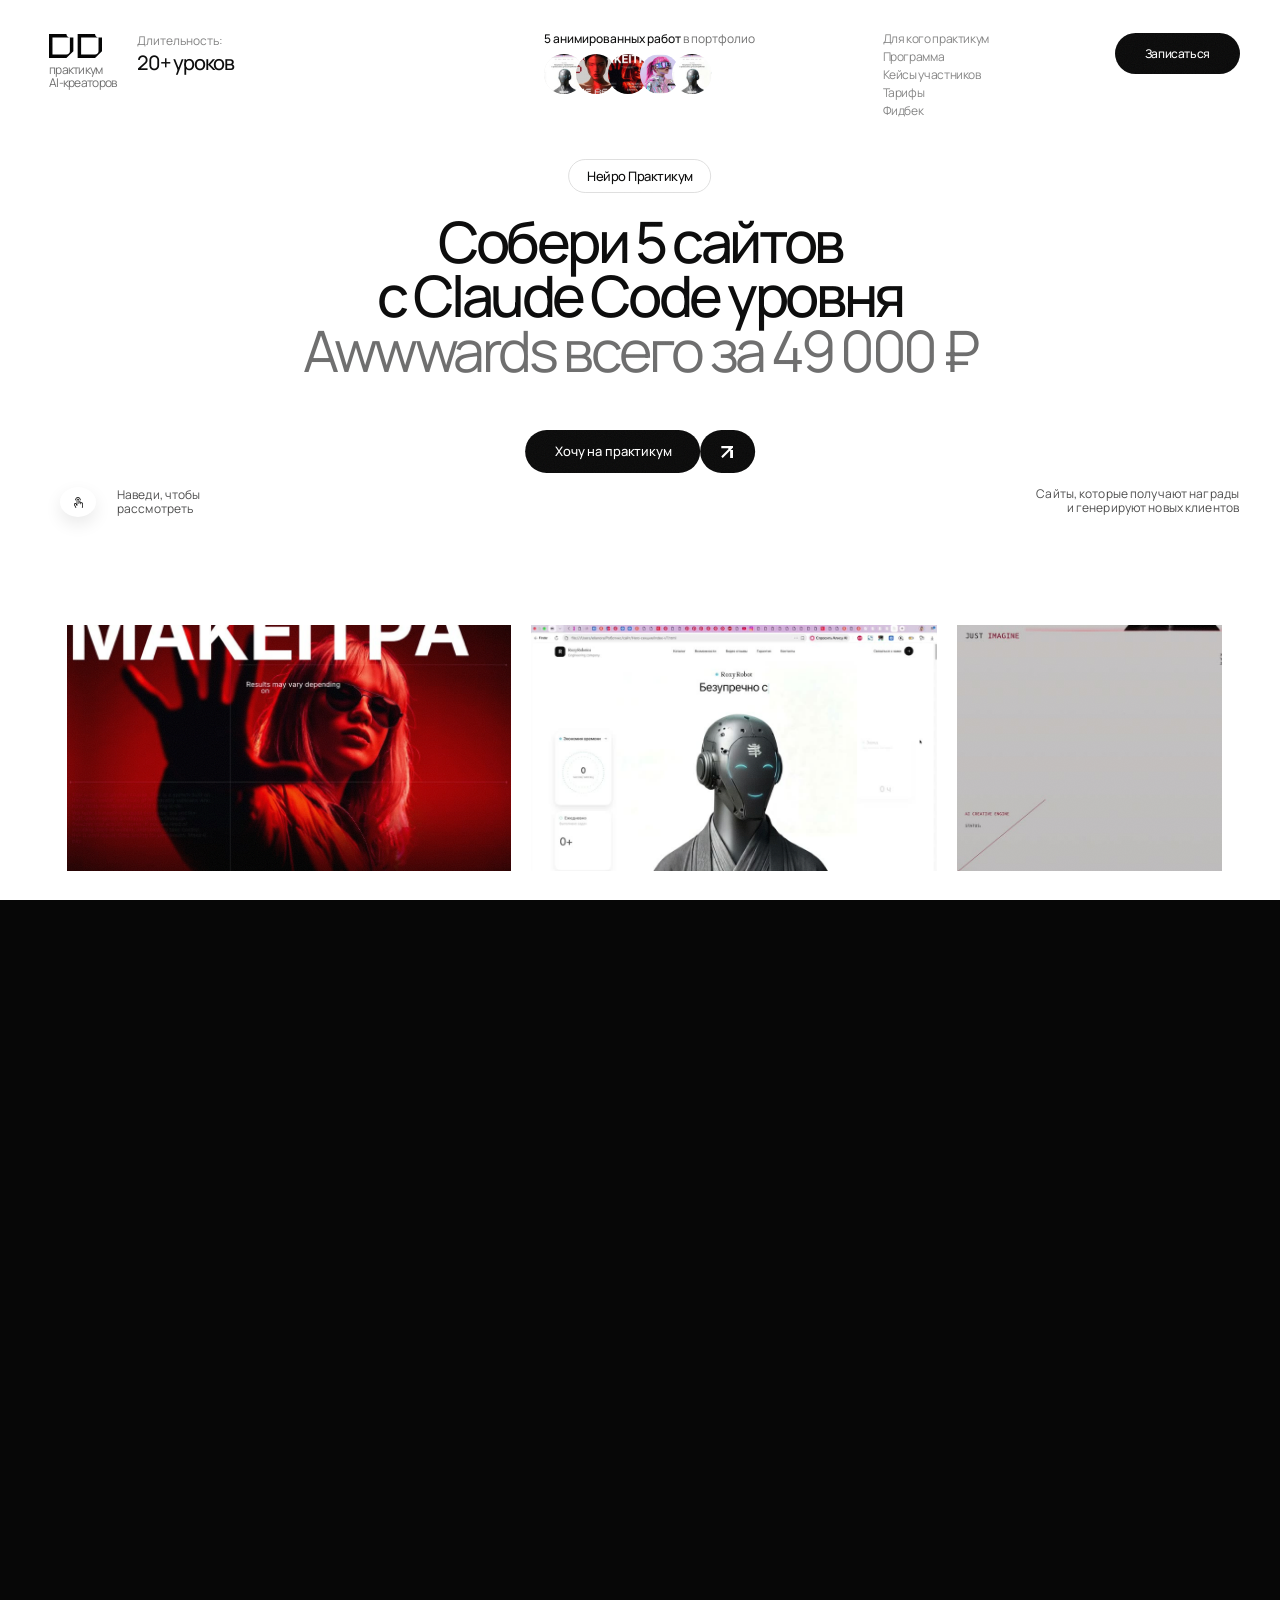
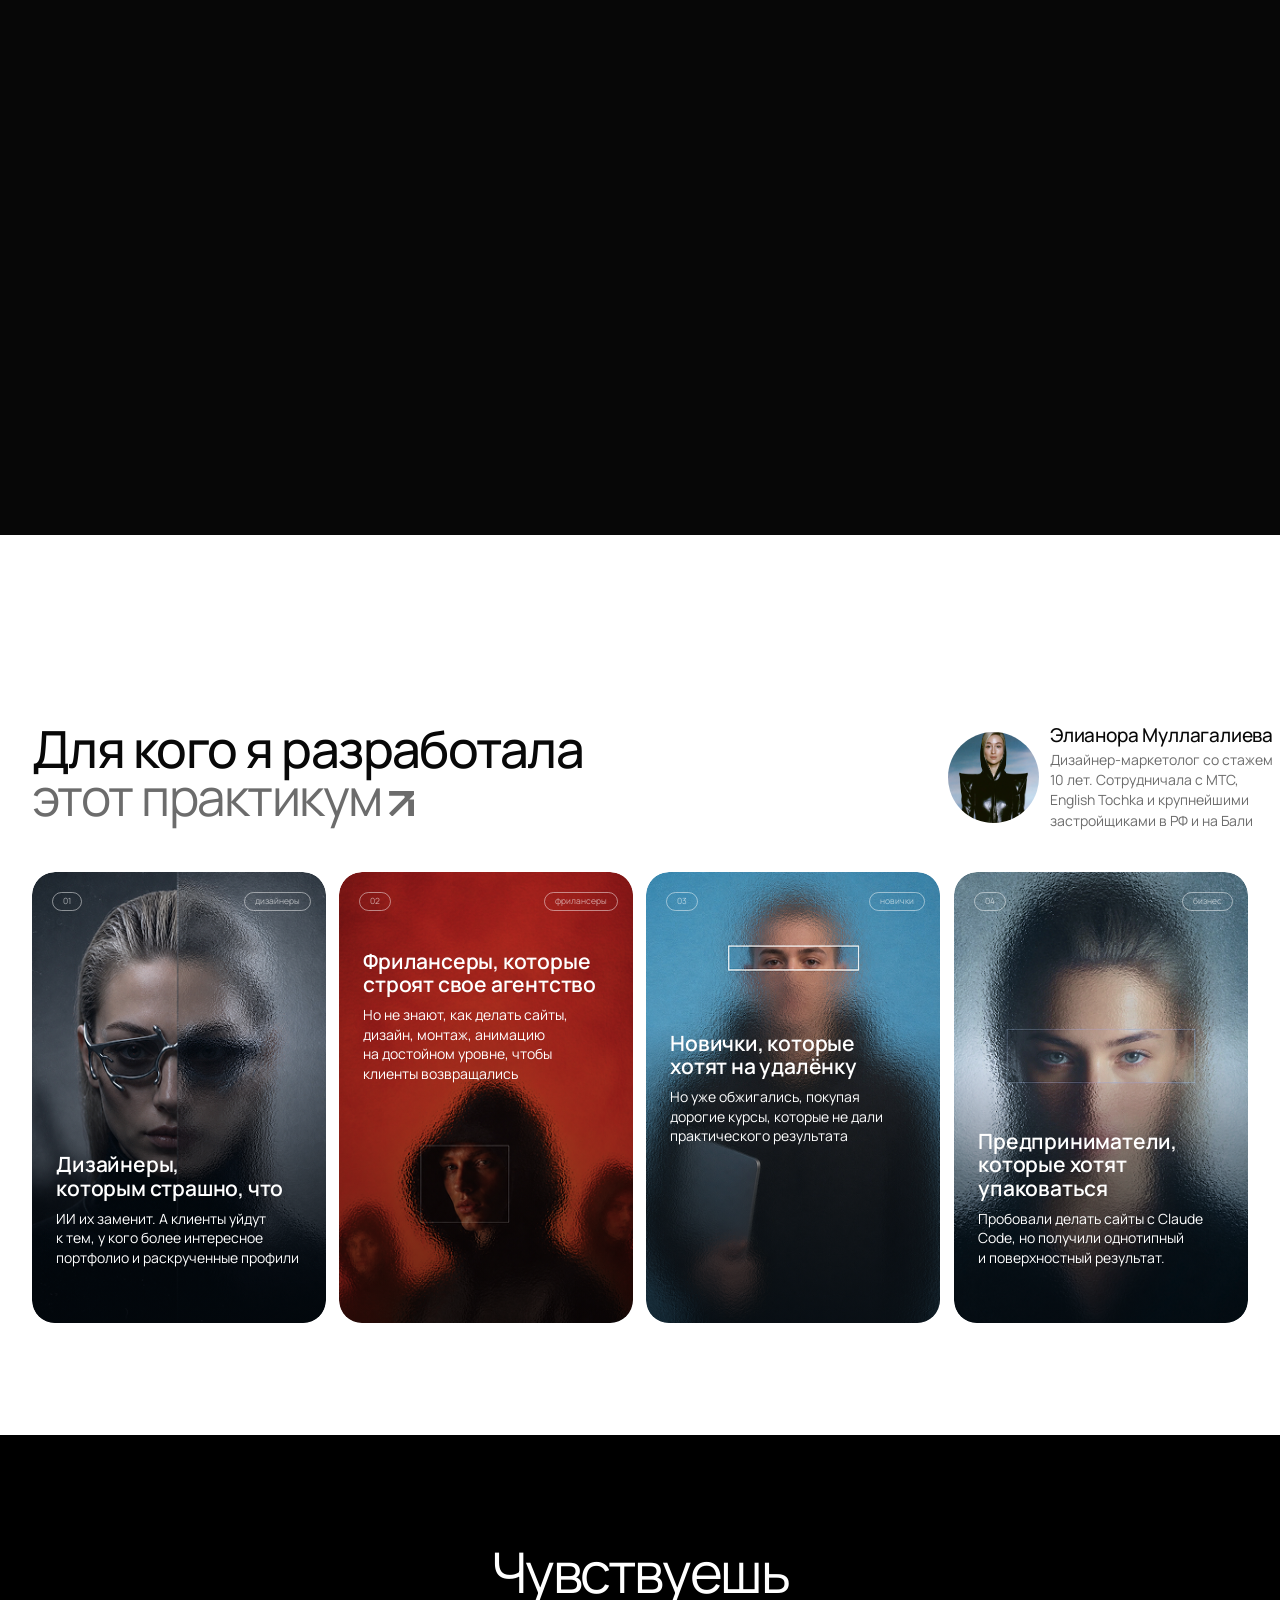
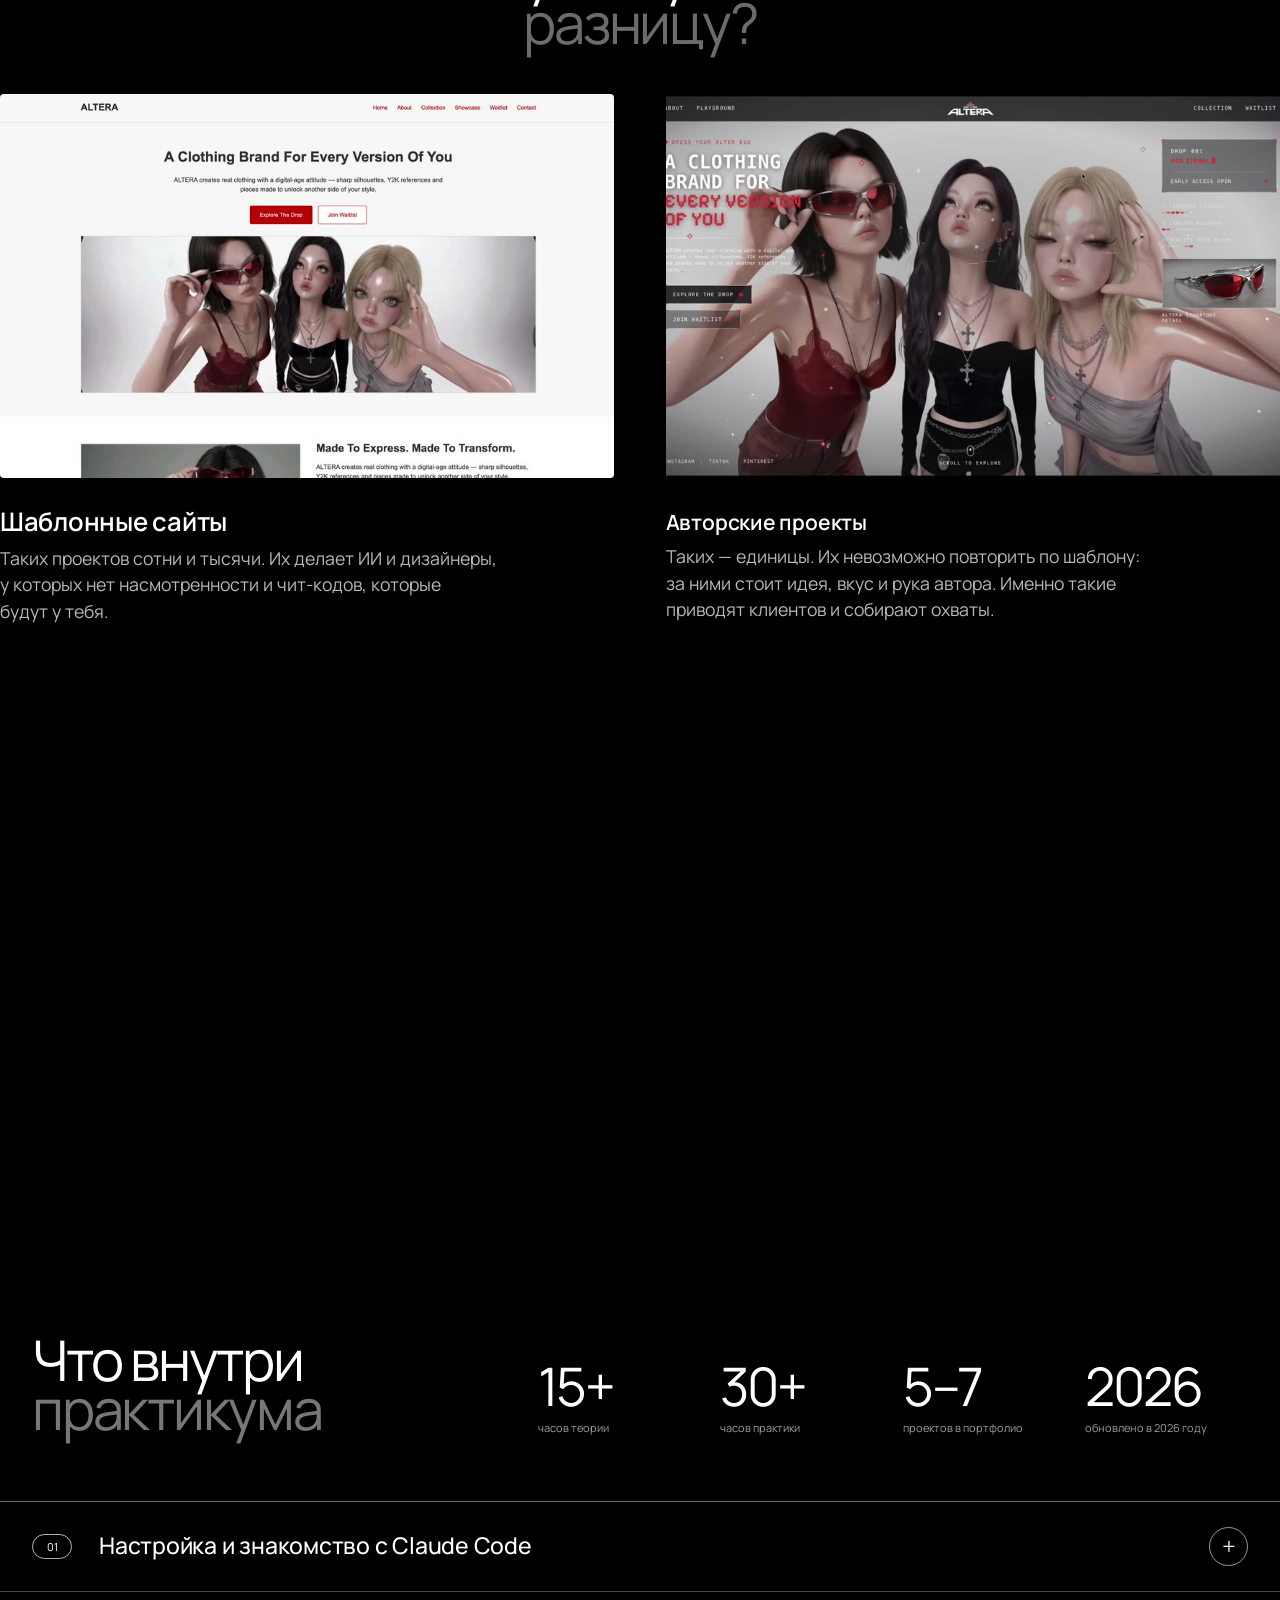
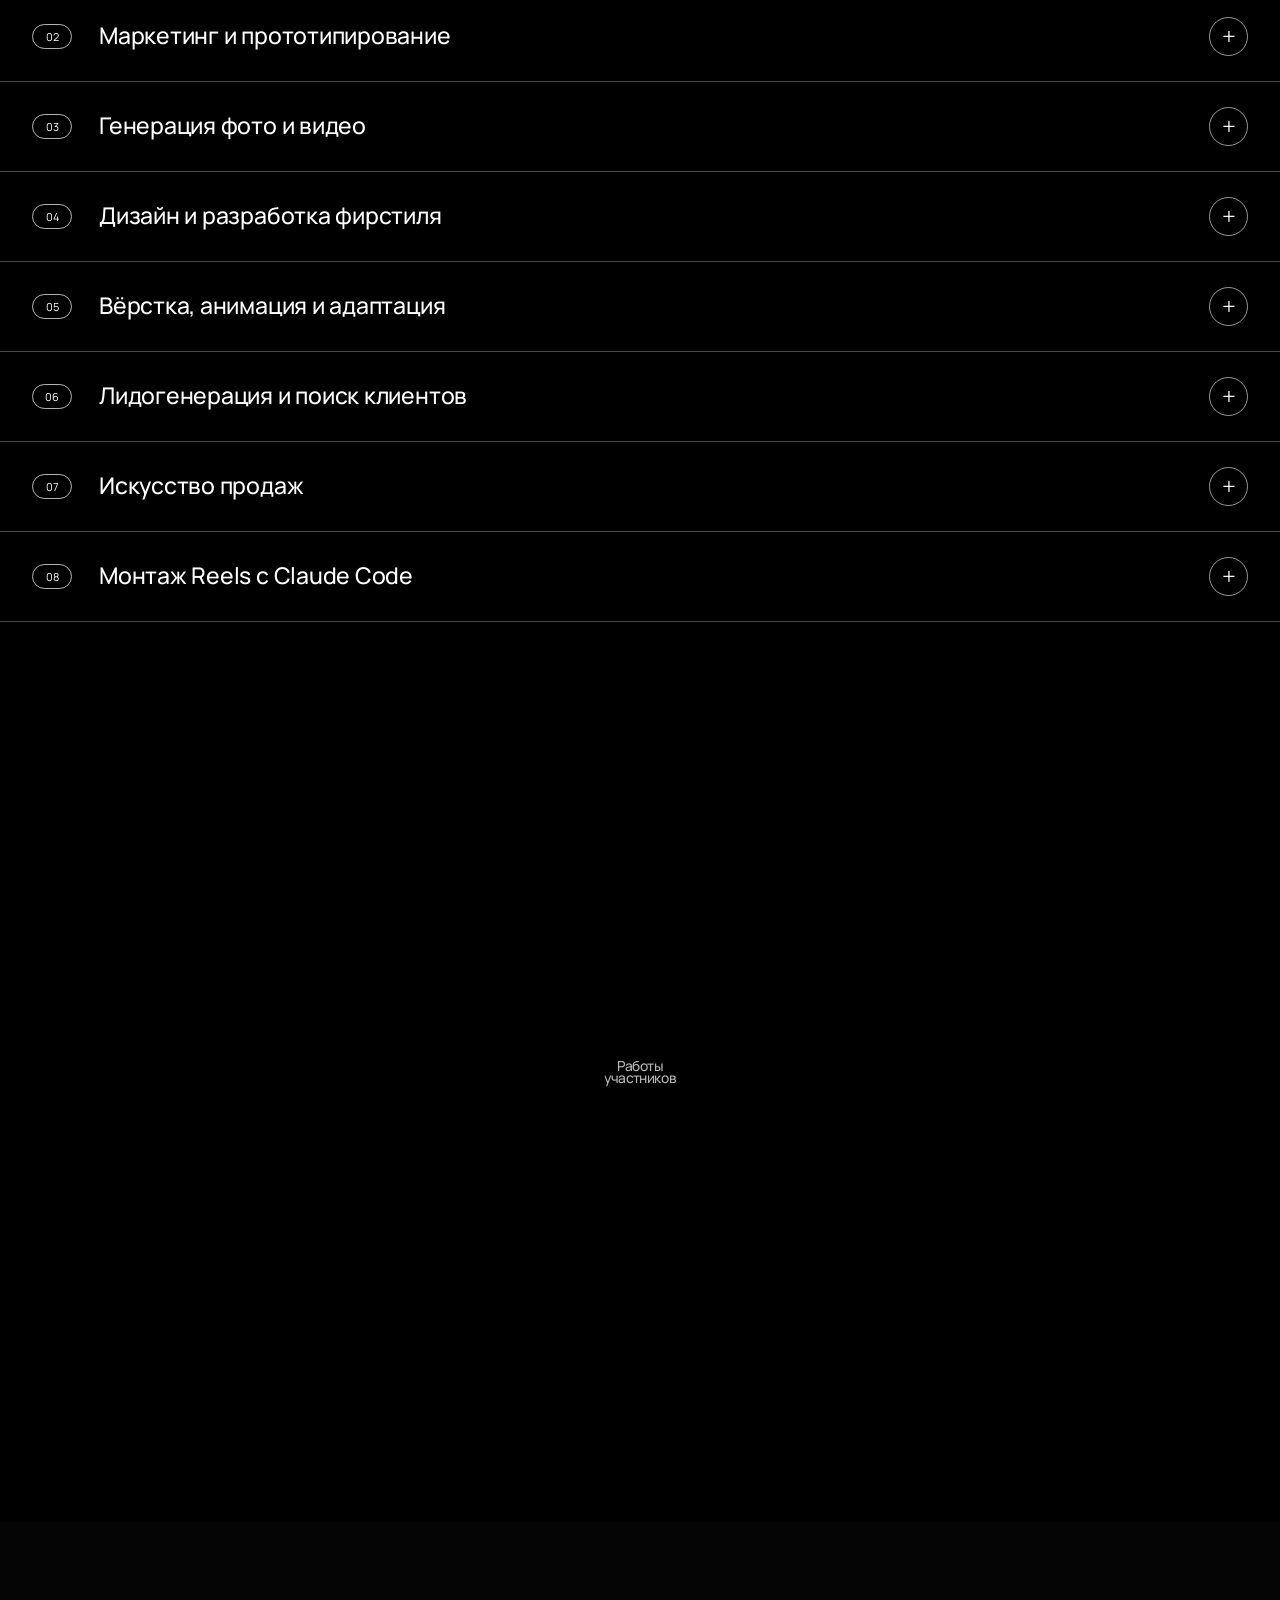
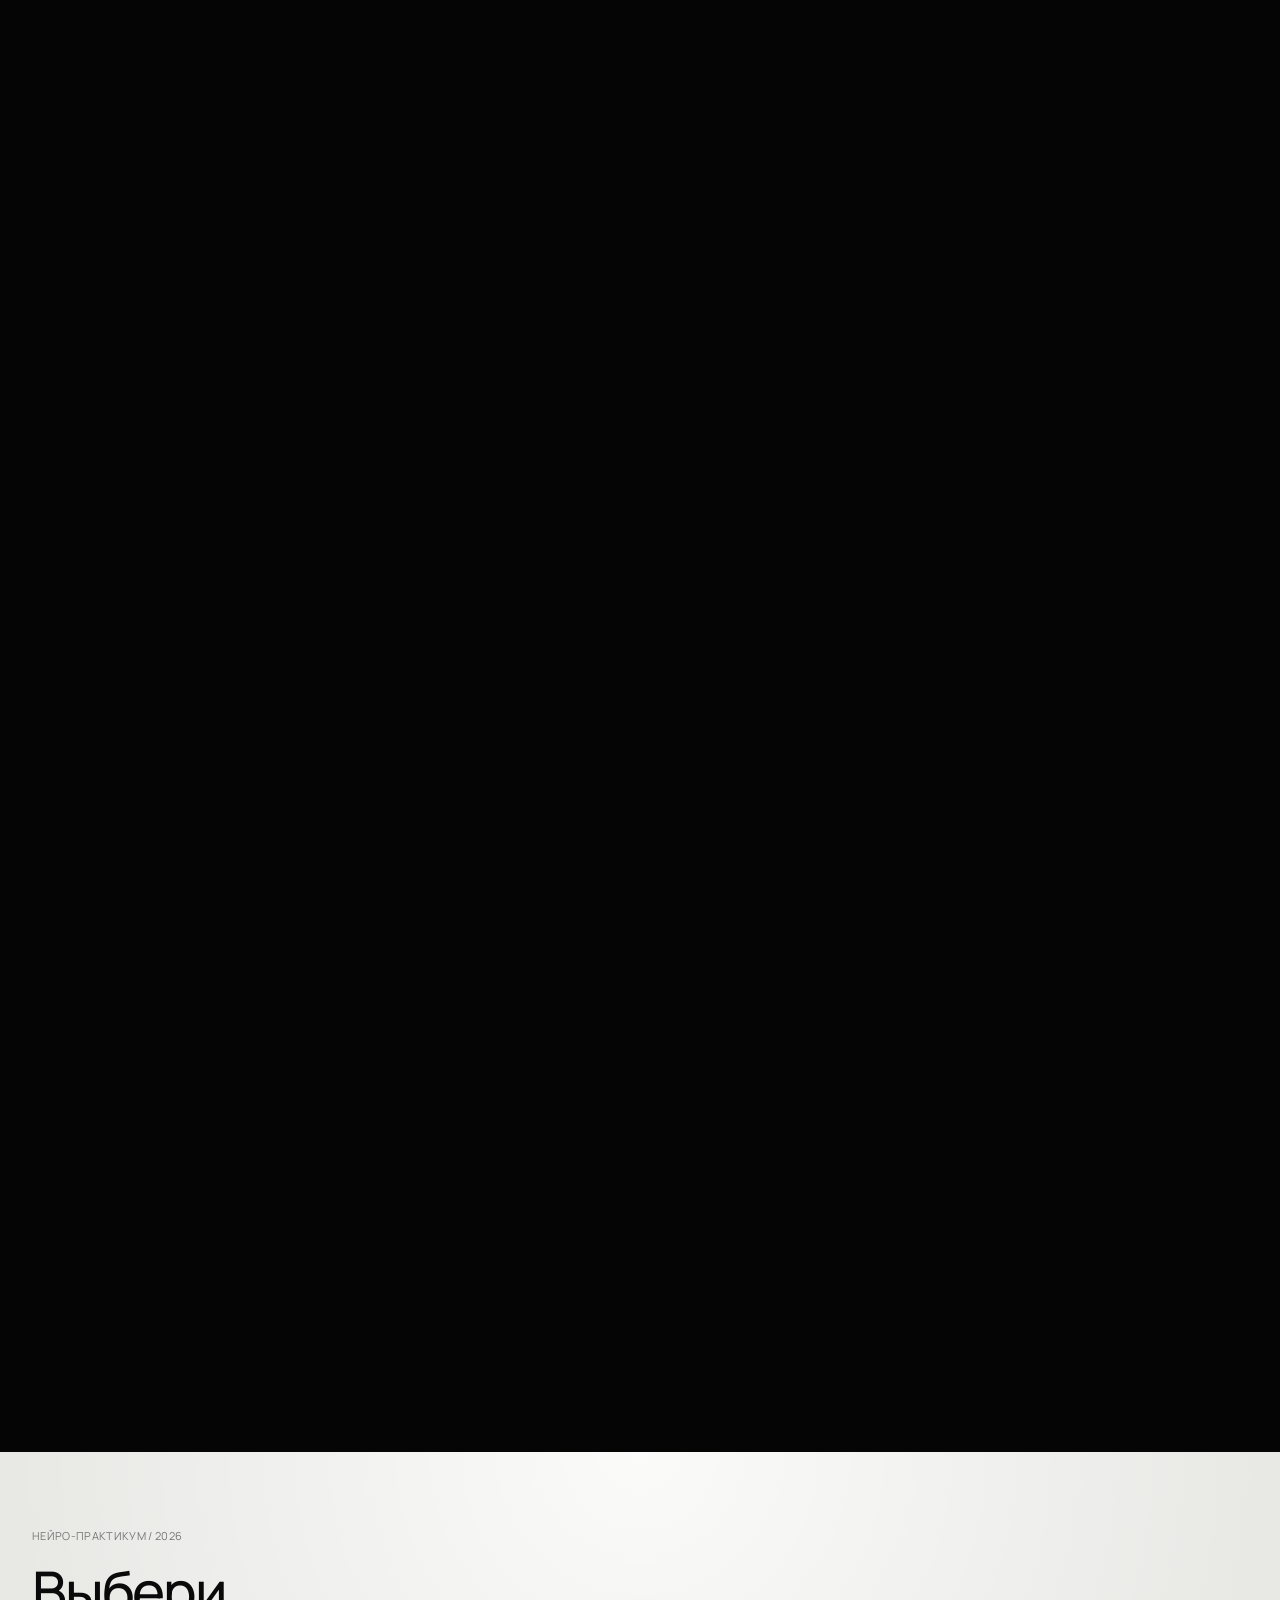
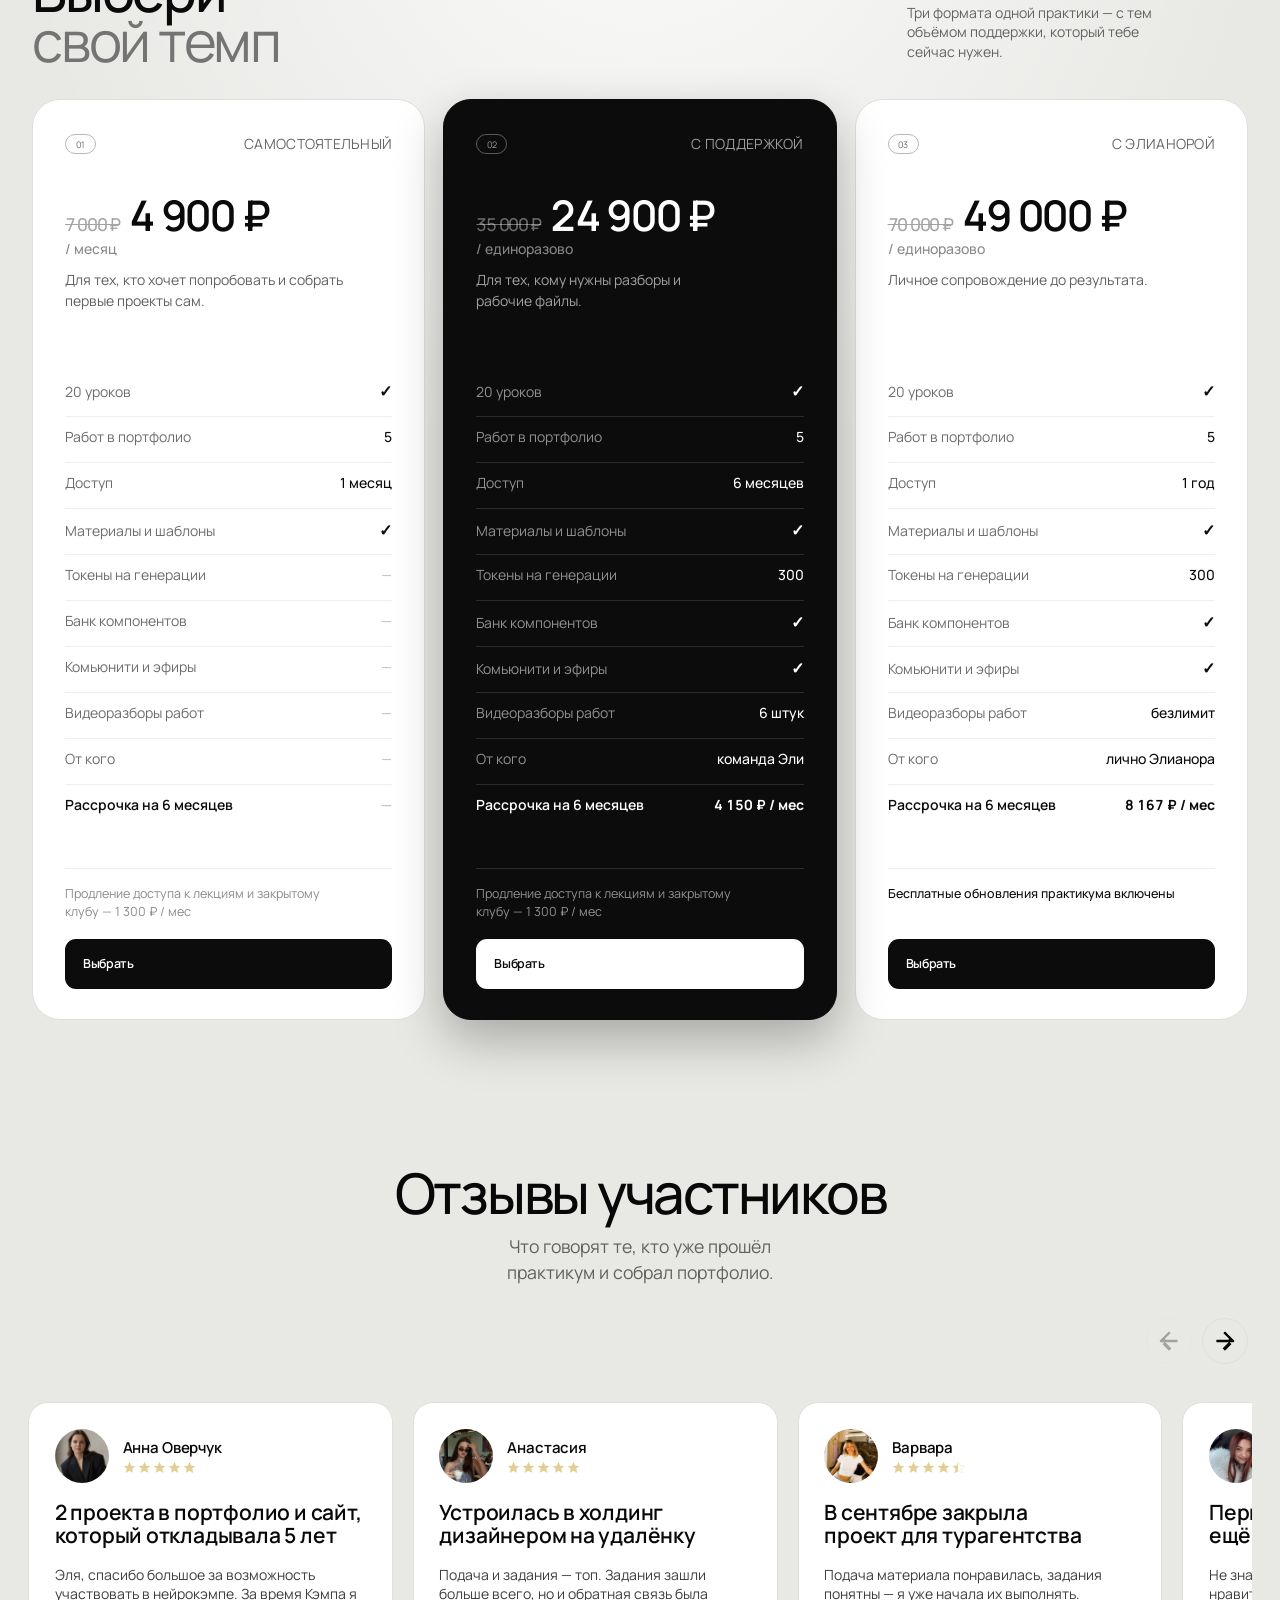
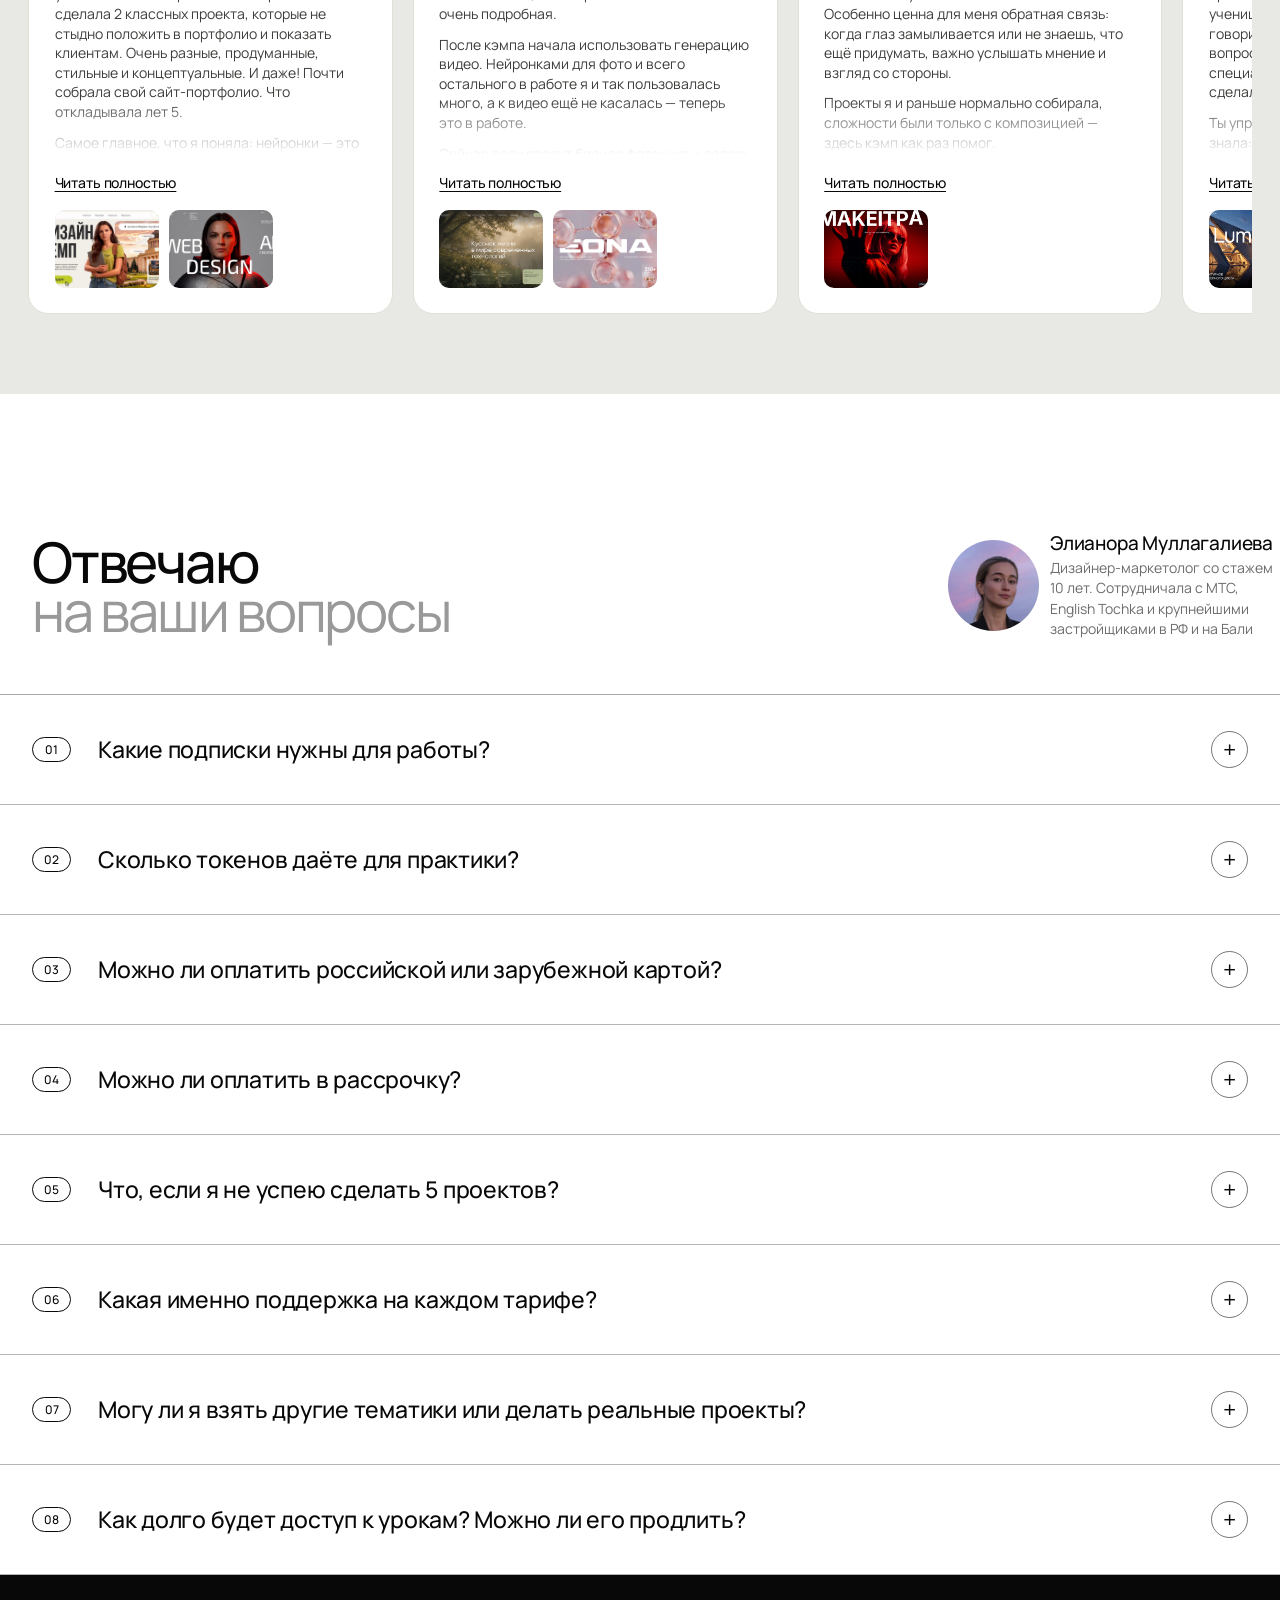
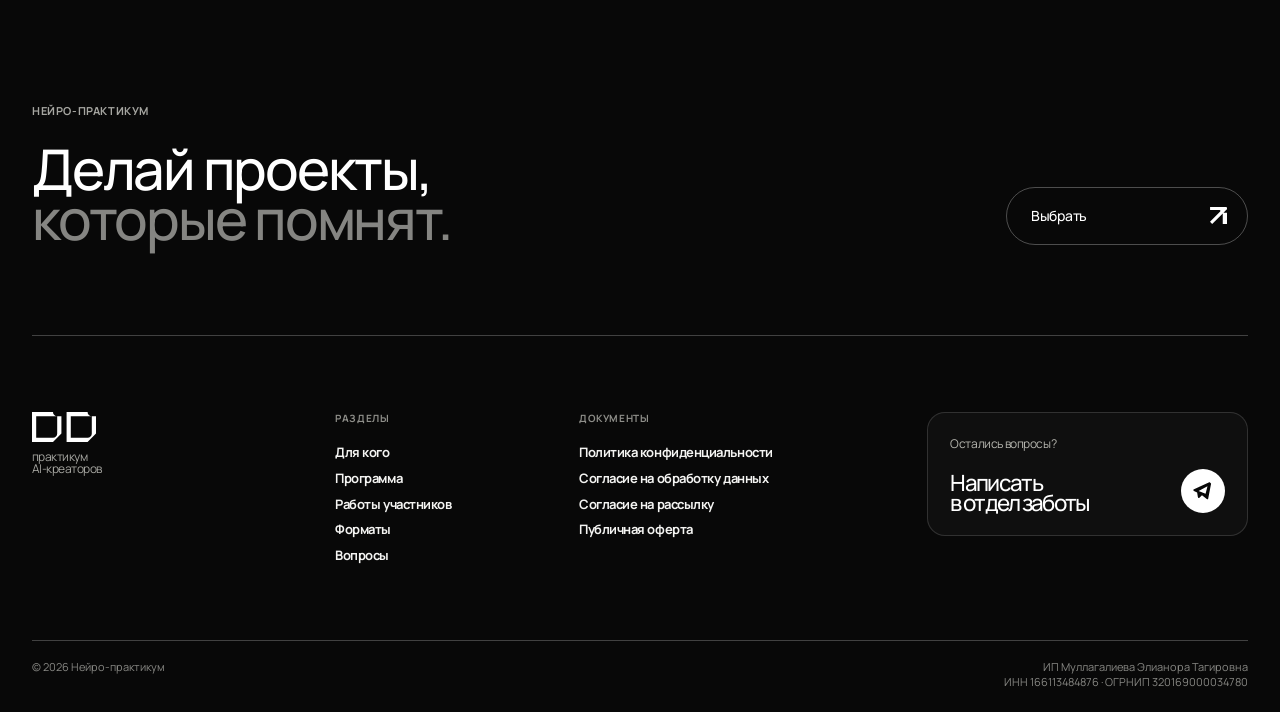
==== index.html @ 3f289370 "Тарифы: единый блок карточка-таблица + правки состава - Карточки и таблица объединены в одну констру" ====
<!doctype html>
<html lang="ru">
  <head>
    <meta charset="UTF-8" />
    <meta name="viewport" content="width=device-width, initial-scale=1.0" />
    <meta name="description" content="Нейро-практикум — маршрут от исследования ниши до готового сайта." />
    <title>Нейро-практикум — от исследования до сайта</title>
    <link rel="icon" href="data:," />
    <link rel="preconnect" href="https://fonts.googleapis.com" />
    <link rel="preconnect" href="https://fonts.gstatic.com" crossorigin />
    <!-- Шрифты грузятся НЕ блокируя отрисовку: раньше браузер ждал их
         1.2 с и всё это время держал пустой экран. Теперь текст появляется
         сразу системным шрифтом и мгновенно подменяется на Manrope. -->
    <link rel="preload" as="style" href="https://fonts.googleapis.com/css2?family=Anton&family=Manrope:wght@400;500;600;700;800&display=swap" />
    <link rel="stylesheet" href="https://fonts.googleapis.com/css2?family=Anton&family=Manrope:wght@400;500;600;700;800&display=swap" media="print" onload="this.media='all'" />
    <noscript><link rel="stylesheet" href="https://fonts.googleapis.com/css2?family=Anton&family=Manrope:wght@400;500;600;700;800&display=swap" /></noscript>
    <script>
      /* Страховка: если JS упал или anime.js не загрузился, маскировка
         первого экрана всё равно снимется и контент будет виден. */
      setTimeout(function () {
        var s = document.querySelector('.intro-stage');
        if (s) s.classList.add('is-ready');
      }, 1200);
    </script>
    <link rel="stylesheet" href="styles.css" />
    <link rel="stylesheet" href="cold.css" />
  </head>
  <body>
    <div class="cursor-dot" aria-hidden="true"></div>
    <header class="persistent-chrome" aria-label="Навигация по практикуму">
      <a class="persistent-brand" href="#top" aria-label="Дерзай в дизайн, наверх"><img src="assets/hero/dd-logo.svg" alt="" /><span>практикум<br />AI-креаторов</span></a>
      <p class="persistent-duration"><span>Длительность:</span><b>20+ уроков</b></p>
      <a class="persistent-cta" href="#programme">Записаться</a>
    </header>
    <main id="top">
      <div class="intro-shell">
        <div class="intro-stage">
        <header class="site-header container">
          <a class="brand" href="#top" aria-label="Дерзай в дизайн, наверх">
            <img src="assets/hero/dd-logo.svg" alt="Дерзай в дизайн" />
            <span>практикум<br />AI-креаторов</span>
          </a>
          <div class="header-duration"><span>Длительность:</span><strong>20+ уроков</strong></div>
          <nav id="primary-nav" aria-label="Главная навигация">
            <a href="#audience">Для кого практикум</a>
            <a href="#programme">Программа</a>
            <a href="#student-works">Кейсы участников</a>
            <a href="#pricing">Тарифы</a>
            <a href="#reviews">Фидбек</a>
          </nav>
          <div class="header-side">
            <a class="header-cta" href="#motion">Записаться <svg class="icon icon-arrow" viewBox="0 0 24 24" aria-hidden="true"><path d="M6.5 17.5 17.5 6.5M9 6.5h8.5V15" /></svg></a>
            <button class="menu-toggle" type="button" aria-label="Открыть навигацию" aria-expanded="false" aria-controls="primary-nav"><svg class="icon icon-menu" viewBox="0 0 24 24" aria-hidden="true"><path class="menu-line menu-line-one" d="M5 9h14" /><path class="menu-line menu-line-two" d="M5 15h14" /></svg></button>
          </div>
        </header>

        <aside class="mobile-hero-proof" aria-label="Результаты участников">
          <p class="mobile-duration"><span>Длительность:</span><strong>20+ уроков</strong></p>
          <div class="mobile-works-proof">
            <div class="mobile-proof-avatars" aria-hidden="true">
              <img src="assets/hero/av/figma-work-01-overlay.jpg" alt="" />
              <img src="assets/hero/av/figma-work-03.jpg" alt="" />
              <img src="assets/hero/av/figma-work-02.jpg" alt="" />
            </div>
            <p><strong>5 анимированных работ</strong><span>в портфолио</span></p>
          </div>
        </aside>

        <section class="hero container" aria-labelledby="hero-title">
          <div class="hero-copy reveal">
            <p class="hero-kicker">Нейро Практикум</p>
            <h1 id="hero-title">Собери 5 сайтов<br />с Claude Code уровня<br /><span>Awwwards всего <b><br class="mobile-only" />за 49 000 ₽</b></span></h1>
            <a class="hero-cta action-pair" href="#pricing"><span class="hero-cta-label action-pair__label">Хочу на практикум</span><span class="hero-cta-icon action-pair__icon" aria-hidden="true"><img class="action-pair__icon-image" src="assets/icons/arrow.svg" alt="" /></span></a>
          </div>

          <aside class="hero-proof" aria-label="Результаты участников">
            <p><strong>5 анимированных работ</strong><span>в портфолио</span></p>
            <div class="proof-avatars" aria-hidden="true">
              <img src="assets/hero/av/figma-work-01-overlay.jpg" alt="" />
              <img src="assets/hero/av/figma-work-03.jpg" alt="" />
              <img src="assets/hero/av/figma-work-02.jpg" alt="" />
              <img src="assets/hero/av/figma-work-01.jpg" alt="" />
              <img src="assets/hero/av/figma-work-01-overlay.jpg" alt="" />
            </div>
          </aside>

          <div class="hero-hint caption" aria-hidden="true"><span class="hero-hint-icon"><img src="assets/icons/finger.svg" alt="" /></span><span class="hero-hint-copy"><b>Наведи, чтобы</b><br />рассмотреть</span></div>
          <p class="hero-gallery-note caption">Сайты, которые получают награды<br />и генерируют новых клиентов</p>
        </section>

        <section class="showcase-marquee" aria-label="Примеры сайтов, созданных в рамках практикума">
          <div class="marquee-rail">
            <div class="marquee-group"><figure class="work-card work-card-robot"><video class="work-video" autoplay muted loop playsinline preload="metadata" poster="assets/video/varya.jpg" aria-label="Кейс участницы Вари"><source src="assets/video/varya@sm.mp4" media="(max-width:640px)" type="video/mp4" /><source src="assets/video/varya@2x.mp4" media="(min-width:1200px)" type="video/mp4" /><source src="assets/video/varya.mp4" type="video/mp4" /></video></figure><figure class="work-card work-card-makeitpay"><video class="work-video" autoplay muted loop playsinline preload="metadata" poster="assets/video/works.jpg" aria-label="Работы участников"><source src="assets/video/works@sm.mp4" media="(max-width:640px)" type="video/mp4" /><source src="assets/video/works@2x.mp4" media="(min-width:1200px)" type="video/mp4" /><source src="assets/video/works.mp4" type="video/mp4" /></video></figure><figure class="work-card work-card-oasis"><video class="work-video" autoplay muted loop playsinline preload="metadata" poster="assets/video/cleanshot-a.jpg" aria-label="Проект участника"><source src="assets/video/cleanshot-a@sm.mp4" media="(max-width:640px)" type="video/mp4" /><source src="assets/video/cleanshot-a@2x.mp4" media="(min-width:1200px)" type="video/mp4" /><source src="assets/video/cleanshot-a.mp4" type="video/mp4" /></video></figure></div>
            <div class="marquee-group" aria-hidden="true"><figure class="work-card work-card-robot" aria-hidden="true"><video class="work-video" autoplay muted loop playsinline preload="metadata" poster="assets/video/varya.jpg" aria-label=""><source src="assets/video/varya@sm.mp4" media="(max-width:640px)" type="video/mp4" /><source src="assets/video/varya@2x.mp4" media="(min-width:1200px)" type="video/mp4" /><source src="assets/video/varya.mp4" type="video/mp4" /></video></figure><figure class="work-card work-card-makeitpay" aria-hidden="true"><video class="work-video" autoplay muted loop playsinline preload="metadata" poster="assets/video/works.jpg" aria-label=""><source src="assets/video/works@sm.mp4" media="(max-width:640px)" type="video/mp4" /><source src="assets/video/works@2x.mp4" media="(min-width:1200px)" type="video/mp4" /><source src="assets/video/works.mp4" type="video/mp4" /></video></figure><figure class="work-card work-card-oasis" aria-hidden="true"><video class="work-video" autoplay muted loop playsinline preload="metadata" poster="assets/video/cleanshot-a.jpg" aria-label=""><source src="assets/video/cleanshot-a@sm.mp4" media="(max-width:640px)" type="video/mp4" /><source src="assets/video/cleanshot-a@2x.mp4" media="(min-width:1200px)" type="video/mp4" /><source src="assets/video/cleanshot-a.mp4" type="video/mp4" /></video></figure></div>
          </div>
        </section>
        <div class="mobile-project-meta" aria-hidden="true">
          <p><span class="mobile-project-icon"><img src="assets/icons/finger.svg" alt="" /></span><span>Проекты<br />участников</span></p>
          <p>70% участников<br />новички</p>
        </div>
        </div>
      </div>

      <section class="motion-sequence" id="motion" data-chrome="none" aria-labelledby="motion-title">
        <div class="motion-stage">
          <div class="motion-curtain" aria-hidden="true"></div>
          <div class="motion-chrome" aria-hidden="true">
            <div class="motion-brand"><img src="assets/hero/dd-logo.svg" alt="" /><span>практикум<br />AI-креаторов</span></div>
            <div class="motion-duration"><span>Длительность:</span><b>20+ уроков</b></div>
            <a href="#top"><span>Записаться</span><svg class="icon icon-arrow" viewBox="0 0 24 24" aria-hidden="true"><path d="M6.5 17.5 17.5 6.5M9 6.5h8.5V15" /></svg></a>
          </div>

          <h2 class="visually-hidden" id="motion-title">Нейропрактикум</h2>
          <svg class="motion-tunnel" viewBox="0 0 1400 814" preserveAspectRatio="xMidYMid meet" aria-hidden="true">
            <text class="motion-tunnel-text" x="700" y="442" text-anchor="middle">НейроПрактикум</text>
          </svg>

          <div class="motion-posters" aria-hidden="true">
            <figure class="motion-poster motion-poster-blue"><img src="assets/motion/poster-strategy.jpg" alt="" /></figure>
            <figure class="motion-poster motion-poster-red"><img src="assets/motion/poster-design.jpg" alt="" /></figure>
          </div>

          <div class="motion-words" aria-label="Ключевые навыки практикума">
            <span data-skill="strategy">Стратегия</span>
            <span data-skill="research">Исследование</span>
            <span data-skill="marketing">Маркетинг</span>
            <span data-skill="design">Дизайн</span>
            <span data-skill="content">Контент</span>
            <span data-skill="layout">Вёрстка</span>
            <span data-skill="animation">Анимация</span>
            <span data-skill="editing">Монтаж</span>
          </div>

          <div class="motion-destinations" aria-hidden="true">
            <span data-skill="research">Исследование</span>
            <span data-skill="strategy">Стратегия</span>
            <span data-skill="marketing">Маркетинг</span>
            <span data-skill="design">Дизайн</span>
            <span data-skill="content">Контент</span>
            <span data-skill="layout">Вёрстка</span>
            <span data-skill="animation">Анимация</span>
            <span data-skill="editing">Монтаж</span>
          </div>
          <div class="motion-flash" aria-hidden="true"><span></span></div>
          <p class="motion-result" aria-label="Твои навыки после практикума">
            <span><i>Твои навыки</i></span>
            <span><i>после практикума</i></span>
          </p>
          <div class="motion-system-targets" aria-hidden="true">
            <span data-skill="research">Исследование</span>
            <span data-skill="strategy">Стратегия</span>
            <span data-skill="marketing">Маркетинг</span>
            <span data-skill="design">Дизайн</span>
            <span data-skill="content">Контент</span>
            <span data-skill="layout">Вёрстка</span>
            <span data-skill="animation">Анимация</span>
            <span data-skill="editing">Монтаж</span>
          </div>
          <div class="motion-system" aria-hidden="true">
            <img class="motion-system-brace" src="assets/motion/skills-brace.svg" alt="" />
            <p class="motion-system-title">Твои навыки после<br />практикума</p>
          </div>
          <p class="motion-scroll-hint" aria-hidden="true">Листай — и путь собирается</p>
        </div>
      </section>

      <section class="audience-section" id="audience" data-chrome="light" aria-labelledby="audience-title">
        <div class="audience-stage">
        <div class="audience-content container">
          <div class="audience-intro">
            <h2 id="audience-title"><span class="audience-title-line"><span class="audience-title-effect">Для кого я разработала</span></span><span class="audience-title-line audience-title-replace"><span class="audience-title-effect">этот практикум</span><svg class="audience-title-arrow" viewBox="0 0 20 20" fill="none" aria-hidden="true"><path d="M18.9629 0C19.5354 0.000248588 19.9998 0.465312 20 1.03906V2.54004L18.7461 3.7959C18.7173 3.81763 18.6898 3.84138 18.6641 3.86719L15.8711 6.66602H19.998V20H14.998V7.54102L2.56641 20L0 17.4277L11.9893 5.41211C12.6421 4.75734 12.1795 3.63797 11.2559 3.6377H0.0859375V0H18.9629Z" fill="currentColor"/></svg></span></h2>
            <div class="audience-author">
              <img src="assets/audience/elianora.png" alt="Элианора Муллагалиева" />
              <p><b>Элианора Муллагалиева</b><span>Дизайнер-маркетолог со стажем 10 лет. Сотрудничала с МТС, English Tochka и крупнейшими застройщиками в РФ и на Бали</span></p>
            </div>
          </div>

          <div class="audience-grid">
            <article class="audience-card audience-card--designers">
              <div class="audience-card-inner">
                <div class="audience-card-face audience-card-front"><img src="assets/audience/audience-designer.jpg" alt="Портрет дизайнера за стеклом" /><div class="audience-card-tags"><span>01</span><span>дизайнеры</span></div><div class="audience-card-copy"><h3>Дизайнеры,<br />которым страшно, что</h3><p>ИИ их заменит. А клиенты уйдут к тем, у кого более интересное портфолио и раскрученные профили</p></div></div>
                <div class="audience-card-face audience-card-back"><img src="assets/audience/audience-designer.jpg" alt="" aria-hidden="true" /><div class="audience-card-tags"><span>01</span><span>дизайнеры</span></div><div class="audience-card-copy"><h3>Соберёте 5–7 проектов нового поколения</h3><p>Не картинки, а сайты с идеей, визуалом, кодом и motion — проекты, которые приводят клиентов и собирают охваты.</p></div></div>
              </div>
            </article>
            <article class="audience-card audience-card--freelancers">
              <div class="audience-card-inner">
                <div class="audience-card-face audience-card-front"><img src="assets/audience/audience-freelancer.jpg" alt="Фрилансер на красном фоне за стеклом" /><div class="audience-card-tags"><span>02</span><span>фрилансеры</span></div><div class="audience-card-copy"><h3>Фрилансеры, которые<br />строят свое агентство</h3><p>Но не знают, как делать сайты, дизайн, монтаж, анимацию на достойном уровне, чтобы клиенты возвращались</p></div></div>
                <div class="audience-card-face audience-card-back"><img src="assets/audience/audience-freelancer.jpg" alt="" aria-hidden="true" /><div class="audience-card-tags"><span>02</span><span>фрилансеры</span></div><div class="audience-card-copy"><h3>Сможете брать проекты уровня крутых агентств</h3><p>Научитесь собирать сайт под ключ: от стратегии до дизайна и motion. Сможете повышать чек и расширять команду.</p></div></div>
              </div>
            </article>
            <article class="audience-card audience-card--newcomers">
              <div class="audience-card-inner">
                <div class="audience-card-face audience-card-front"><img src="assets/audience/audience-newcomer.jpg" alt="Новичок с ноутбуком за стеклом" /><div class="audience-card-tags"><span>03</span><span>новички</span></div><div class="audience-card-copy"><h3>Новички, которые хотят на удалёнку</h3><p>Но уже обжигались, покупая дорогие курсы, которые не дали практического результата</p></div></div>
                <div class="audience-card-face audience-card-back"><img src="assets/audience/audience-newcomer.jpg" alt="" aria-hidden="true" /><div class="audience-card-tags"><span>03</span><span>новички</span></div><div class="audience-card-copy"><h3>На вопрос «а кейсы есть?» будет чем ответить</h3><p>Не один тренировочный экран, а 5–7 полноценных проектов с логикой, визуалом и живой реализацией.</p></div></div>
              </div>
            </article>
            <article class="audience-card audience-card--business">
              <div class="audience-card-inner">
                <div class="audience-card-face audience-card-front"><img src="assets/audience/audience-business.jpg" alt="Предпринимательница за стеклом" /><div class="audience-card-tags"><span>04</span><span>бизнес</span></div><div class="audience-card-copy"><h3>Предприниматели,<br />которые хотят упаковаться</h3><p>Пробовали делать сайты с Claude Code, но получили однотипный и поверхностный результат.</p></div></div>
                <div class="audience-card-face audience-card-back"><img src="assets/audience/audience-business.jpg" alt="" aria-hidden="true" /><div class="audience-card-tags"><span>04</span><span>бизнес</span></div><div class="audience-card-copy"><h3>Станете креативным директором своего бренда</h3><p>Вместо однотипного сайта — узнаваемая система, которую можно развивать вместе с командой.</p></div></div>
              </div>
            </article>
          </div>
        </div>
        </div>
      </section>

      <section class="difference-section" id="difference" data-difference-scene data-chrome="dark" aria-labelledby="difference-title">
        <div class="difference-sticky">
          <div class="difference-content container">
            <h2 class="difference-title" id="difference-title"><span>Чувствуешь</span><i>разницу?</i></h2>
            <div class="difference-grid">
              <article class="difference-card">
                <figure><video class="difference-video" autoplay muted loop playsinline preload="metadata" poster="assets/video/template-site.jpg" aria-label="Пример шаблонного сайта"><source src="assets/video/template-site@sm.mp4" media="(max-width:640px)" type="video/mp4" /><source src="assets/video/template-site@2x.mp4" media="(min-width:1200px)" type="video/mp4" /><source src="assets/video/template-site.mp4" type="video/mp4" /></video></figure>
                <div class="difference-copy">
                  <h3>Шаблонные сайты</h3>
                  <p>Таких проектов сотни и тысячи. Их делает ИИ и дизайнеры, у которых нет насмотренности и чит-кодов, которые будут у тебя.</p>
                </div>
              </article>
              <article class="difference-card">
                <figure><video class="difference-video" autoplay muted loop playsinline preload="metadata" poster="assets/video/alexandra.jpg" aria-label="Авторский проект — кейс Александры"><source src="assets/video/alexandra@sm.mp4" media="(max-width:640px)" type="video/mp4" /><source src="assets/video/alexandra@2x.mp4" media="(min-width:1200px)" type="video/mp4" /><source src="assets/video/alexandra.mp4" type="video/mp4" /></video></figure>
                <div class="difference-copy">
                  <h3>Авторские проекты</h3>
                  <p>Таких — единицы. Их невозможно повторить по шаблону: за ними стоит идея, вкус и рука автора. Именно такие приводят клиентов и собирают охваты.</p>
                </div>
              </article>
            </div>
          </div>
        </div>
      </section>

      <section class="programme-section" id="programme" data-chrome="dark" aria-labelledby="programme-title">
        <div class="programme-head container">
          <h2 id="programme-title">Что внутри<br /><span>практикума</span></h2>
          <dl class="programme-stats"><div><dt data-count="15" data-suffix="+">15+</dt><dd>часов теории</dd></div><div><dt data-count="30" data-suffix="+">30+</dt><dd>часов практики</dd></div><div><dt data-count="5" data-suffix="–7">5–7</dt><dd>проектов в портфолио</dd></div><div><dt data-count="2026">2026</dt><dd>обновлено в 2026 году</dd></div></dl>
        </div>

        <div class="programme-list" aria-label="Модули программы">
          <article class="programme-module">
            <button class="programme-trigger" type="button" aria-expanded="false"><span class="programme-number">01</span><span class="programme-name">Настройка и знакомство с Claude Code</span><span class="programme-plus" aria-hidden="true">+</span></button>
            <div class="programme-panel"><div class="programme-lessons">
              <div class="programme-lesson"><p class="programme-lesson-title"><span class="programme-lesson-num">Урок 1</span>Рабочая среда: установка Claude Code и первый проект</p><p class="programme-lesson-desc">Установка, базовая настройка, структура папок, как открыть и запустить первый проект без страха перед терминалом.</p></div>
              <div class="programme-lesson"><p class="programme-lesson-title"><span class="programme-lesson-num">Урок 2</span>Скиллы: как расширять возможности Claude Code</p><p class="programme-lesson-desc">Где брать скиллы, как их устанавливать, вызывать и адаптировать под себя. Собираем свою рабочую библиотеку для сайтов, визуала, анимации и контента.</p></div>
              <div class="programme-lesson"><p class="programme-lesson-title"><span class="programme-lesson-num">Урок 3</span>Как правильно ставить задачи AI</p><p class="programme-lesson-desc">Как давать контекст, работать с файлами, проверять результат, не терять версии и не получать от AI хаос вместо проекта.</p></div>
            </div></div>
          </article>
          <article class="programme-module">
            <button class="programme-trigger" type="button" aria-expanded="false"><span class="programme-number">02</span><span class="programme-name">Маркетинг и прототипирование</span><span class="programme-plus" aria-hidden="true">+</span></button>
            <div class="programme-panel"><div class="programme-lessons">
              <div class="programme-lesson"><p class="programme-lesson-title"><span class="programme-lesson-num">Урок 4</span>Каким должен быть продающий сайт</p><p class="programme-lesson-desc">Триггеры, логика принятия решения, пустые и убедительные формулировки, первостепенные и второстепенные критерии выбора.</p></div>
              <div class="programme-lesson"><p class="programme-lesson-title"><span class="programme-lesson-num">Урок 5</span>Добываем информацию о бизнесе</p><p class="programme-lesson-desc">Интервью с собственником, отделом продаж и клиентами. Бриф бизнеса, реальные материалы, карта критериев выбора, работа с AI без галлюцинаций.</p></div>
              <div class="programme-lesson"><p class="programme-lesson-title"><span class="programme-lesson-num">Урок 6</span>Анализируем нишу и конкурентов</p><p class="programme-lesson-desc">Каким обещаниям и условиям рынка привык клиент, что конкуренты уже сделали нормой, где рынок пустует и где бизнес может быть полезнее.</p></div>
              <div class="programme-lesson"><p class="programme-lesson-title"><span class="programme-lesson-num">Урок 7</span>Из исследований в продающий прототип</p><p class="programme-lesson-desc">Соединяем карту бизнеса и карту рынка. Выстраиваем порядок блоков, формулируем ответы на вопросы клиента, доказательства и CTA.</p></div>
            </div></div>
          </article>
          <article class="programme-module">
            <button class="programme-trigger" type="button" aria-expanded="false"><span class="programme-number">03</span><span class="programme-name">Генерация фото и видео</span><span class="programme-plus" aria-hidden="true">+</span></button>
            <div class="programme-panel"><div class="programme-lessons">
              <div class="programme-lesson"><p class="programme-lesson-title"><span class="programme-lesson-num">Урок 8</span>Генерация изображений: модели, задачи и промты</p><p class="programme-lesson-desc">GPT Image, Nano Banana, Seedream и другие модели: что для чего использовать, как генерировать концепты, сцены, предметку, интерьеры и рекламные визуалы.</p></div>
              <div class="programme-lesson"><p class="programme-lesson-title"><span class="programme-lesson-num">Урок 9</span>Реализм, контроль и единый визуальный мир</p><p class="programme-lesson-desc">Как получать изображения без ощущения «нейросеточности»: свет, материалы, ракурс, люди, архитектура, детали, референсы, консистентность серии.</p></div>
              <div class="programme-lesson"><p class="programme-lesson-title"><span class="programme-lesson-num">Урок 10</span>Генерация видео</p><p class="programme-lesson-desc">Kling, Seedance и другие инструменты: как выбрать модель, придумать сцену, задать камеру, движение, атмосферу и собрать видеоматериал для сайта или Reels.</p></div>
            </div></div>
          </article>
          <article class="programme-module">
            <button class="programme-trigger" type="button" aria-expanded="false"><span class="programme-number">04</span><span class="programme-name">Дизайн и разработка фирстиля</span><span class="programme-plus" aria-hidden="true">+</span></button>
            <div class="programme-panel"><div class="programme-lessons">
              <div class="programme-lesson"><p class="programme-lesson-title"><span class="programme-lesson-num">Урок 11</span>Арт-дирекшн и фирстиль для частной клиники</p><p class="programme-lesson-desc">Как собрать визуальный язык медицинского проекта: доверие, ясность, человечность, доказательность, работа с врачами, интерьером и медицинской темой без клише.</p></div>
              <div class="programme-lesson"><p class="programme-lesson-title"><span class="programme-lesson-num">Урок 12</span>Арт-дирекшн и фирстиль для ЖК</p><p class="programme-lesson-desc">Как строить мир девелоперского проекта: архитектура, среда, статус, сценарии жизни, рендеры, атмосфера и конкретика условий.</p></div>
            </div></div>
          </article>
          <article class="programme-module">
            <button class="programme-trigger" type="button" aria-expanded="false"><span class="programme-number">05</span><span class="programme-name">Вёрстка, анимация и адаптация</span><span class="programme-plus" aria-hidden="true">+</span></button>
            <div class="programme-panel"><div class="programme-lessons">
              <div class="programme-lesson"><p class="programme-lesson-title"><span class="programme-lesson-num">Урок 13</span>Сайт частной клиники: вёрстка, адаптация и движение</p><p class="programme-lesson-desc">Собираем сайт из прототипа: компоненты, страницы услуг, врачи, запись, доказательства, мобильная версия и аккуратная анимация.</p></div>
              <div class="programme-lesson"><p class="programme-lesson-title"><span class="programme-lesson-num">Урок 14</span>Сайт ЖК: вёрстка, адаптация и движение</p><p class="programme-lesson-desc">Собираем сложный продающий сайт недвижимости: первый экран, планировки, карта, инфраструктура, условия, атмосфера, мобильная версия и анимация.</p></div>
            </div></div>
          </article>
          <article class="programme-module">
            <button class="programme-trigger" type="button" aria-expanded="false"><span class="programme-number">06</span><span class="programme-name">Лидогенерация и поиск клиентов</span><span class="programme-plus" aria-hidden="true">+</span></button>
            <div class="programme-panel"><div class="programme-lessons">
              <div class="programme-lesson"><p class="programme-lesson-title"><span class="programme-lesson-num">Урок 15</span>Как находить клиентов на сайты</p><p class="programme-lesson-desc">Как выбирать ниши, искать бизнесы с плохой упаковкой, находить точки входа, предлагать мини-аудит и писать сообщения, на которые хочется ответить.</p></div>
            </div></div>
          </article>
          <article class="programme-module">
            <button class="programme-trigger" type="button" aria-expanded="false"><span class="programme-number">07</span><span class="programme-name">Искусство продаж</span><span class="programme-plus" aria-hidden="true">+</span></button>
            <div class="programme-panel"><div class="programme-lessons">
              <div class="programme-lesson"><p class="programme-lesson-title"><span class="programme-lesson-num">Урок 16</span>Подготовка к продажам</p><p class="programme-lesson-desc">Позиционирование, стоимость, пакеты услуг, портфолио, подготовка к возражениям и понимание, кому мы вообще нужны.</p></div>
              <div class="programme-lesson"><p class="programme-lesson-title"><span class="programme-lesson-num">Урок 17</span>Сильное КП, которое помогает купить</p><p class="programme-lesson-desc">Как собрать коммерческое предложение не в стиле «вот цена», а как понятный путь: задача, решение, объём, процесс, доказательства, сроки и следующий шаг.</p></div>
              <div class="programme-lesson"><p class="programme-lesson-title"><span class="programme-lesson-num">Урок 18</span>Продающие созвоны</p><p class="programme-lesson-desc">Как проводить созвон: выявлять задачу, не превращаться в бесплатного консультанта, объяснять ценность, говорить о деньгах и уверенно закрывать на следующий шаг.</p></div>
            </div></div>
          </article>
          <article class="programme-module">
            <button class="programme-trigger" type="button" aria-expanded="false"><span class="programme-number">08</span><span class="programme-name">Монтаж Reels с Claude Code</span><span class="programme-plus" aria-hidden="true">+</span></button>
            <div class="programme-panel"><div class="programme-lessons">
              <div class="programme-lesson"><p class="programme-lesson-title"><span class="programme-lesson-num">Урок 19</span>Reels, которые помогают продавать экспертность</p><p class="programme-lesson-desc">Как собирать ролики с помощью Claude Code: сценарий, визуальная подача, генеративная графика, монтаж, субтитры и упаковка экспертных мыслей.</p></div>
            </div></div>
          </article>
        </div>
      </section>

      <!-- Единая sticky-сцена: влетаем в туннель к слову «работы участников»,
           слово остаётся заголовком, под ним бесшовно раскрываются работы. -->
      <section class="works-scene" id="student-works" data-works-scene data-chrome="dark" aria-labelledby="works-scene-title">
        <div class="works-sticky">
          <div class="work-tunnel" data-work-tunnel aria-hidden="true">
            <canvas class="work-tunnel-canvas"></canvas>
            <div class="work-tunnel-fallback" aria-hidden="true"></div>
          </div>

          <div class="works-content">
            <div class="works-head">
              
              <h2 class="works-title" id="works-scene-title" data-works-title>Работы<br />участников</h2>
              <span class="participant-gallery-count" data-gallery-count aria-live="polite">01 / 10</span>
            </div>

            <div class="participant-gallery-stage" data-participant-gallery tabindex="0" role="region" aria-label="Слайдер работ участников">
              <div class="participant-gallery-track" data-gallery-track></div>
              <div class="participant-gallery-controls" aria-label="Управление слайдером">
                <button type="button" data-gallery-prev aria-label="Предыдущая работа"><svg class="brand-arrow" viewBox="0 0 20 20" fill="none" aria-hidden="true"><path d="M18.9629 0C19.5354 0.000248588 19.9998 0.465312 20 1.03906V2.54004L18.7461 3.7959C18.7173 3.81763 18.6898 3.84138 18.6641 3.86719L15.8711 6.66602H19.998V20H14.998V7.54102L2.56641 20L0 17.4277L11.9893 5.41211C12.6421 4.75734 12.1795 3.63797 11.2559 3.6377H0.0859375V0H18.9629Z" fill="currentColor"/></svg></button>
                <button type="button" data-gallery-next aria-label="Следующая работа"><svg class="brand-arrow" viewBox="0 0 20 20" fill="none" aria-hidden="true"><path d="M18.9629 0C19.5354 0.000248588 19.9998 0.465312 20 1.03906V2.54004L18.7461 3.7959C18.7173 3.81763 18.6898 3.84138 18.6641 3.86719L15.8711 6.66602H19.998V20H14.998V7.54102L2.56641 20L0 17.4277L11.9893 5.41211C12.6421 4.75734 12.1795 3.63797 11.2559 3.6377H0.0859375V0H18.9629Z" fill="currentColor"/></svg></button>
              </div>
            </div>
          </div>
        </div>
      </section>

      <section class="pricing-section" id="pricing" data-chrome="none" aria-labelledby="pricing-title">
        <div class="pricing-head container">
          <p class="pricing-kicker">Нейро-практикум / 2026</p>
          <h2 id="pricing-title">Выбери<br /><span>свой темп</span></h2>
          <p class="pricing-note">Три формата одной практики — с тем объёмом поддержки, который тебе сейчас нужен.</p>
        </div>
        <div class="plans container">
          <article class="plan" data-tariff="start">
            <div class="plan-head">
              <div class="pricing-card-top"><span>01</span><p>Самостоятельный</p></div>
              <p class="plan-price"><s class="plan-old">7 000 ₽</s>4 900 ₽<span class="pricing-per">/ месяц</span></p>
              <p class="plan-lead">Для тех, кто хочет попробовать и собрать первые проекты сам.</p>
            </div>
            <div class="plan-rows">
              <div class="plan-row"><span>20 уроков</span><b><span class="yes" aria-label="да">✓</span></b></div>
              <div class="plan-row"><span>Работ в портфолио</span><b>5</b></div>
              <div class="plan-row"><span>Доступ</span><b>1 месяц</b></div>
              <div class="plan-row"><span>Материалы и шаблоны</span><b><span class="yes" aria-label="да">✓</span></b></div>
              <div class="plan-row"><span>Токены на генерации</span><b><span class="no" aria-label="нет">—</span></b></div>
              <div class="plan-row"><span>Банк компонентов</span><b><span class="no" aria-label="нет">—</span></b></div>
              <div class="plan-row"><span>Комьюнити и эфиры</span><b><span class="no" aria-label="нет">—</span></b></div>
              <div class="plan-row"><span>Видеоразборы работ</span><b><span class="no" aria-label="нет">—</span></b></div>
              <div class="plan-row"><span>От кого</span><b><span class="no" aria-label="нет">—</span></b></div>
              <div class="plan-row plan-instal"><span>Рассрочка на 6 месяцев</span><b><span class="no" aria-label="нет">—</span></b></div>
            </div>
            <p class="plan-note">Продление доступа к лекциям и закрытому клубу — <span style="white-space:nowrap">1 300 ₽ / мес</span></p>
            <a class="pricing-button" href="https://payform.ru/37ct2e6/" target="_blank" rel="noopener noreferrer" data-choice="Старт">Выбрать</a>
          </article>
          <article class="plan plan--focus" data-tariff="practice-plus">
            <div class="plan-head">
              <div class="pricing-card-top"><span>02</span><p>С поддержкой</p></div>
              <p class="plan-price"><s class="plan-old">35 000 ₽</s>24 900 ₽<span class="pricing-per">/ единоразово</span></p>
              <p class="plan-lead">Для тех, кому нужны разборы и рабочие файлы.</p>
            </div>
            <div class="plan-rows">
              <div class="plan-row"><span>20 уроков</span><b><span class="yes" aria-label="да">✓</span></b></div>
              <div class="plan-row"><span>Работ в портфолио</span><b>5</b></div>
              <div class="plan-row"><span>Доступ</span><b>6 месяцев</b></div>
              <div class="plan-row"><span>Материалы и шаблоны</span><b><span class="yes" aria-label="да">✓</span></b></div>
              <div class="plan-row"><span>Токены на генерации</span><b>300</b></div>
              <div class="plan-row"><span>Банк компонентов</span><b><span class="yes" aria-label="да">✓</span></b></div>
              <div class="plan-row"><span>Комьюнити и эфиры</span><b><span class="yes" aria-label="да">✓</span></b></div>
              <div class="plan-row"><span>Видеоразборы работ</span><b>6 штук</b></div>
              <div class="plan-row"><span>От кого</span><b>команда Эли</b></div>
              <div class="plan-row plan-instal"><span>Рассрочка на 6 месяцев</span><b>4 150 ₽ / мес</b></div>
            </div>
            <p class="plan-note">Продление доступа к лекциям и закрытому клубу — <span style="white-space:nowrap">1 300 ₽ / мес</span></p>
            <a class="pricing-button" href="https://payform.ru/5jct2cD/" target="_blank" rel="noopener noreferrer" data-choice="Практика+">Выбрать</a>
          </article>
          <article class="plan" data-tariff="support">
            <div class="plan-head">
              <div class="pricing-card-top"><span>03</span><p>С Элианорой</p></div>
              <p class="plan-price"><s class="plan-old">70 000 ₽</s>49 000 ₽<span class="pricing-per">/ единоразово</span></p>
              <p class="plan-lead">Личное сопровождение до результата.</p>
            </div>
            <div class="plan-rows">
              <div class="plan-row"><span>20 уроков</span><b><span class="yes" aria-label="да">✓</span></b></div>
              <div class="plan-row"><span>Работ в портфолио</span><b>5</b></div>
              <div class="plan-row"><span>Доступ</span><b>1 год</b></div>
              <div class="plan-row"><span>Материалы и шаблоны</span><b><span class="yes" aria-label="да">✓</span></b></div>
              <div class="plan-row"><span>Токены на генерации</span><b>300</b></div>
              <div class="plan-row"><span>Банк компонентов</span><b><span class="yes" aria-label="да">✓</span></b></div>
              <div class="plan-row"><span>Комьюнити и эфиры</span><b><span class="yes" aria-label="да">✓</span></b></div>
              <div class="plan-row"><span>Видеоразборы работ</span><b>безлимит</b></div>
              <div class="plan-row"><span>От кого</span><b>лично Элианора</b></div>
              <div class="plan-row plan-instal"><span>Рассрочка на 6 месяцев</span><b>8 167 ₽ / мес</b></div>
            </div>
            <p class="plan-note plan-note--incl">Бесплатные обновления практикума включены</p>
            <a class="pricing-button" href="https://payform.ru/5vct2fy/" target="_blank" rel="noopener noreferrer" data-choice="С Элианорой">Выбрать</a>
          </article>
        </div>
      </section>


      <section class="reviews-section" id="reviews" data-chrome="light" aria-labelledby="reviews-title">
        <div class="reviews-content container">
          <header class="reviews-head">
            <h2 id="reviews-title">Отзывы участников</h2>
            <p class="reviews-note">Что говорят те, кто уже прошёл<br />практикум и собрал портфолио.</p>
            <p class="reviews-swipe" aria-hidden="true"><span class="reviews-swipe-icon"><img src="assets/icons/finger.svg" alt="" /></span><span>Листай вправо</span></p>
                      <div class="reviews-controls">
              <button type="button" data-reviews-prev aria-label="Предыдущий отзыв"><svg class="brand-arrow" viewBox="0 0 20 20" fill="none" aria-hidden="true"><path d="M18.9629 0C19.5354 0.000248588 19.9998 0.465312 20 1.03906V2.54004L18.7461 3.7959C18.7173 3.81763 18.6898 3.84138 18.6641 3.86719L15.8711 6.66602H19.998V20H14.998V7.54102L2.56641 20L0 17.4277L11.9893 5.41211C12.6421 4.75734 12.1795 3.63797 11.2559 3.6377H0.0859375V0H18.9629Z" fill="currentColor"/></svg></button>
              <button type="button" data-reviews-next aria-label="Следующий отзыв"><svg class="brand-arrow" viewBox="0 0 20 20" fill="none" aria-hidden="true"><path d="M18.9629 0C19.5354 0.000248588 19.9998 0.465312 20 1.03906V2.54004L18.7461 3.7959C18.7173 3.81763 18.6898 3.84138 18.6641 3.86719L15.8711 6.66602H19.998V20H14.998V7.54102L2.56641 20L0 17.4277L11.9893 5.41211C12.6421 4.75734 12.1795 3.63797 11.2559 3.6377H0.0859375V0H18.9629Z" fill="currentColor"/></svg></button>
            </div>
            </header>

          <div class="reviews-grid" tabindex="0" role="region" aria-label="Отзывы участников">
            <article class="review-card">
              <div class="review-top">
                <img class="review-avatar" src="assets/reviews/anna.jpg" alt="Анна Оверчук" loading="lazy" decoding="async" />
                <div class="review-who">
                  <b>Анна Оверчук</b>
                  <span class="review-stars" aria-label="Оценка 5 из 5"><svg viewBox="0 0 24 24" aria-hidden="true"><path d="M12 1.6l3.2 7.1 7.7.7-5.8 5.1 1.7 7.6-6.8-4-6.8 4 1.7-7.6-5.8-5.1 7.7-.7z"/></svg><svg viewBox="0 0 24 24" aria-hidden="true"><path d="M12 1.6l3.2 7.1 7.7.7-5.8 5.1 1.7 7.6-6.8-4-6.8 4 1.7-7.6-5.8-5.1 7.7-.7z"/></svg><svg viewBox="0 0 24 24" aria-hidden="true"><path d="M12 1.6l3.2 7.1 7.7.7-5.8 5.1 1.7 7.6-6.8-4-6.8 4 1.7-7.6-5.8-5.1 7.7-.7z"/></svg><svg viewBox="0 0 24 24" aria-hidden="true"><path d="M12 1.6l3.2 7.1 7.7.7-5.8 5.1 1.7 7.6-6.8-4-6.8 4 1.7-7.6-5.8-5.1 7.7-.7z"/></svg><svg viewBox="0 0 24 24" aria-hidden="true"><path d="M12 1.6l3.2 7.1 7.7.7-5.8 5.1 1.7 7.6-6.8-4-6.8 4 1.7-7.6-5.8-5.1 7.7-.7z"/></svg></span>
                </div>
              </div>
              <p class="review-quote">2 проекта в портфолио и сайт, который откладывала 5 лет</p>
              <div class="review-body" data-review-body>
                <p>Эля, спасибо большое за возможность участвовать в нейрокэмпе. За время Кэмпа я сделала 2 классных проекта, которые не стыдно положить в портфолио и показать клиентам. Очень разные, продуманные, стильные и концептуальные. И даже! Почти собрала свой сайт-портфолио. Что откладывала лет 5.</p>
                <p>Самое главное, что я поняла: нейронки — это не страшно))</p>
                <p>Все лекции понятны, плюс текстовые шпаргалки и подборки ресурсов — мне всегда текст проще воспринимать, за это отдельный жирный плюс. Круто, что видео от первого лица и в моменте: видно, что все иногда тупят, тормозят, не могут правильно сформулировать. И что даже при большом опыте ИИ не выдаёт классный результат с одного промта за 5 минут — как это сейчас выгодно преподносят.</p>
                <p>Обратная связь была полная, понятная и лично от тебя даже на минимальном тарифе. Это было выше ожиданий))</p>
                <p>Намного быстрее пошла работа с изображениями и фото — не нужно часами искать или просить фотосессию в определённом стиле. Но главное другое: раньше я даже не откликалась на задачи, где нужны нейронки. Сейчас пишу всем, что сделаю — без внутреннего конфликта. Даже если что-то не получится, в чате всегда найдётся, кто подскажет и поможет.</p>
                <p>С кодом пока сложно, дожимаю вёрстку. А вот для дизайна я теперь 100% буду использовать нейросети.</p>
              </div>
              <button type="button" class="review-more" data-review-more aria-expanded="false">Читать полностью</button>
              <div class="review-works">
                <button type="button" class="review-work" data-lightbox="assets/reviews/anna-work-1.jpg" aria-label="Открыть работу Анны — сайт Дизайн Кемп">
                  <img src="assets/reviews/anna-work-1.jpg" alt="Работа Анны Оверчук — сайт Дизайн Кемп" loading="lazy" decoding="async" />
                </button>
                <button type="button" class="review-work" data-lightbox="assets/reviews/anna-work-2.jpg" aria-label="Открыть работу Анны — сайт-портфолио">
                  <img src="assets/reviews/anna-work-2.jpg" alt="Работа Анны Оверчук — сайт-портфолио" loading="lazy" decoding="async" />
                </button>
              </div>
            </article>

            <article class="review-card">
              <div class="review-top">
                <img class="review-avatar" src="assets/reviews/anastasia.jpg" alt="Анастасия" loading="lazy" decoding="async" />
                <div class="review-who">
                  <b>Анастасия</b>
                  <span class="review-stars" aria-label="Оценка 5 из 5"><svg viewBox="0 0 24 24" aria-hidden="true"><path d="M12 1.6l3.2 7.1 7.7.7-5.8 5.1 1.7 7.6-6.8-4-6.8 4 1.7-7.6-5.8-5.1 7.7-.7z"/></svg><svg viewBox="0 0 24 24" aria-hidden="true"><path d="M12 1.6l3.2 7.1 7.7.7-5.8 5.1 1.7 7.6-6.8-4-6.8 4 1.7-7.6-5.8-5.1 7.7-.7z"/></svg><svg viewBox="0 0 24 24" aria-hidden="true"><path d="M12 1.6l3.2 7.1 7.7.7-5.8 5.1 1.7 7.6-6.8-4-6.8 4 1.7-7.6-5.8-5.1 7.7-.7z"/></svg><svg viewBox="0 0 24 24" aria-hidden="true"><path d="M12 1.6l3.2 7.1 7.7.7-5.8 5.1 1.7 7.6-6.8-4-6.8 4 1.7-7.6-5.8-5.1 7.7-.7z"/></svg><svg viewBox="0 0 24 24" aria-hidden="true"><path d="M12 1.6l3.2 7.1 7.7.7-5.8 5.1 1.7 7.6-6.8-4-6.8 4 1.7-7.6-5.8-5.1 7.7-.7z"/></svg></span>
                </div>
              </div>
              <p class="review-quote">Устроилась в холдинг дизайнером на удалёнку</p>
              <div class="review-body" data-review-body>
                <p>Подача и задания — топ. Задания зашли больше всего, но и обратная связь была очень подробная.</p>
                <p>После кэмпа начала использовать генерацию видео. Нейронками для фото и всего остального в работе я и так пользовалась много, а к видео ещё не касалась — теперь это в работе.</p>
                <p>Сейчас веду проект бренда фотокниг и делаю лендинг для салона керамогранита — посадочную под Яндекс.Рекламу.</p>
                <p>А ещё буквально неделю назад устроилась в холдинг дизайнером на удалёнку. Совершенно случайно 😁 но очень этому рада.</p>
              </div>
              <button type="button" class="review-more" data-review-more aria-expanded="false">Читать полностью</button>
              <div class="review-works">
                <button type="button" class="review-work" data-lightbox="assets/reviews/anastasia-work-1.jpg" aria-label="Открыть работу Анастасии — Ботанический сад">
                  <img src="assets/reviews/anastasia-work-1.jpg" alt="Работа Анастасии — Ботанический сад Петра Великого" loading="lazy" decoding="async" />
                </button>
                <button type="button" class="review-work" data-lightbox="assets/reviews/anastasia-work-2.jpg" aria-label="Открыть работу Анастасии — EONA">
                  <img src="assets/reviews/anastasia-work-2.jpg" alt="Работа Анастасии — косметика EONA" loading="lazy" decoding="async" />
                </button>
              </div>
            </article>

            <article class="review-card">
              <div class="review-top">
                <img class="review-avatar" src="assets/reviews/varvara.jpg" alt="Варвара" loading="lazy" decoding="async" />
                <div class="review-who">
                  <b>Варвара</b>
                  <span class="review-stars" aria-label="Оценка 4,5 из 5"><svg viewBox="0 0 24 24" aria-hidden="true"><path d="M12 1.6l3.2 7.1 7.7.7-5.8 5.1 1.7 7.6-6.8-4-6.8 4 1.7-7.6-5.8-5.1 7.7-.7z"/></svg><svg viewBox="0 0 24 24" aria-hidden="true"><path d="M12 1.6l3.2 7.1 7.7.7-5.8 5.1 1.7 7.6-6.8-4-6.8 4 1.7-7.6-5.8-5.1 7.7-.7z"/></svg><svg viewBox="0 0 24 24" aria-hidden="true"><path d="M12 1.6l3.2 7.1 7.7.7-5.8 5.1 1.7 7.6-6.8-4-6.8 4 1.7-7.6-5.8-5.1 7.7-.7z"/></svg><svg viewBox="0 0 24 24" aria-hidden="true"><path d="M12 1.6l3.2 7.1 7.7.7-5.8 5.1 1.7 7.6-6.8-4-6.8 4 1.7-7.6-5.8-5.1 7.7-.7z"/></svg><svg viewBox="0 0 24 24" aria-hidden="true" class="star-half"><defs><linearGradient id="halfStar"><stop offset="50%" stop-color="currentColor"/><stop offset="50%" stop-color="transparent"/></linearGradient></defs><path d="M12 1.6l3.2 7.1 7.7.7-5.8 5.1 1.7 7.6-6.8-4-6.8 4 1.7-7.6-5.8-5.1 7.7-.7z" fill="url(#halfStar)"/><path d="M12 1.6l3.2 7.1 7.7.7-5.8 5.1 1.7 7.6-6.8-4-6.8 4 1.7-7.6-5.8-5.1 7.7-.7z" fill="none" stroke="currentColor" stroke-width="1.4" opacity=".45"/></svg></span>
                </div>
              </div>
              <p class="review-quote">В сентябре закрыла проект для турагентства</p>
              <div class="review-body" data-review-body>
                <p>Подача материала понравилась, задания понятны — я уже начала их выполнять. Особенно ценна для меня обратная связь: когда глаз замыливается или не знаешь, что ещё придумать, важно услышать мнение и взгляд со стороны.</p>
                <p>Проекты я и раньше нормально собирала, сложности были только с композицией — здесь кэмп как раз помог.</p>
                <p>С клиентами пока не так хорошо, как хотелось бы, но в сентябре я закрыла проект для турагентства. Заказ пришёл через знакомую: её молодому человеку нужен был дизайнер, и я взяла проект. За работу — 10 000 рублей.</p>
              </div>
              <button type="button" class="review-more" data-review-more aria-expanded="false">Читать полностью</button>
              <div class="review-works">
                <button type="button" class="review-work" data-lightbox="assets/video/varya@2x.mp4" aria-label="Открыть работу Варвары">
                  <img src="assets/video/varya.jpg" alt="Работа Варвары" loading="lazy" decoding="async" />
                </button>
              </div>
            </article>

            <article class="review-card">
              <div class="review-top">
                <img class="review-avatar" src="assets/reviews/sofya.jpg" alt="Софья" loading="lazy" decoding="async" />
                <div class="review-who">
                  <b>Софья</b>
                  <span class="review-stars" aria-label="Оценка 5 из 5"><svg viewBox="0 0 24 24" aria-hidden="true"><path d="M12 1.6l3.2 7.1 7.7.7-5.8 5.1 1.7 7.6-6.8-4-6.8 4 1.7-7.6-5.8-5.1 7.7-.7z"/></svg><svg viewBox="0 0 24 24" aria-hidden="true"><path d="M12 1.6l3.2 7.1 7.7.7-5.8 5.1 1.7 7.6-6.8-4-6.8 4 1.7-7.6-5.8-5.1 7.7-.7z"/></svg><svg viewBox="0 0 24 24" aria-hidden="true"><path d="M12 1.6l3.2 7.1 7.7.7-5.8 5.1 1.7 7.6-6.8-4-6.8 4 1.7-7.6-5.8-5.1 7.7-.7z"/></svg><svg viewBox="0 0 24 24" aria-hidden="true"><path d="M12 1.6l3.2 7.1 7.7.7-5.8 5.1 1.7 7.6-6.8-4-6.8 4 1.7-7.6-5.8-5.1 7.7-.7z"/></svg><svg viewBox="0 0 24 24" aria-hidden="true"><path d="M12 1.6l3.2 7.1 7.7.7-5.8 5.1 1.7 7.6-6.8-4-6.8 4 1.7-7.6-5.8-5.1 7.7-.7z"/></svg></span>
                </div>
              </div>
              <p class="review-quote">Первый платный заказ — ещё во время практикума</p>
              <div class="review-body" data-review-body>
                <p>Не знаю, как общаются другие, но мне нравится наш формат: это не «педагог — ученица», а с дружеским уклоном. Можно говорить что хочешь, задавать любые вопросы — где-то ты помогаешь, где-то специально скидываешь, чтобы я сама сделала. Мне такое очень подходит.</p>
                <p>Ты упрощала мне работу там, где я просто не знала: где искать, где брать вдохновение, в какую сторону двигаться. И плавно направляла. Это было супер.</p>
                <p>Стала ли работа быстрее — однозначно, прям максимально. Раньше я писала тебе «я не понимаю, как начать». Сейчас у меня уже в голове есть структура: я понимаю, как двигаться, куда я хочу, как это будет примерно выглядеть. Раньше этого не было совершенно — я шла вслепую, максимально опираясь на референсы. Сейчас я смотрю на референс и думаю: «так, а я бы вот так сделала». И сами референсы стала находить гораздо быстрее.</p>
                <p>Отдельное — про нейронки. Раньше я вообще думала, что это что-то из другой вселенной и мне не подвластно. Сейчас с ними гораздо легче, работа движется быстрее. Плюс моменты в Фигме: там же есть нейронка, которая пишет текст — не приходится вручную набивать. Или автолэйаут — для меня это до сих пор тёмный лес, но я хотя бы понимаю, как с ним работать. Даже те же кнопки делать — вообще супер.</p>
                <p>И самое неожиданное: мне стало нравиться то, что я делаю. Это меня даже друзья не сразу поймут — мне не нравятся мои работы. Абсолютно всегда. И чужие тоже. Чтобы мне что-то понравилось — это прям редкость. А сейчас есть работы, которые мне нравятся. И референсы я выбираю те, которые действительно нравятся. Раньше такого не было совсем.</p>
                <p>И первый платный заказ пришёл ко мне ещё во время практикума — я даже не успела доделать портфолио. Раньше я шла вслепую, а теперь в голове есть структура: понимаю, как двигаться и что для этого нужно.</p>
              </div>
              <button type="button" class="review-more" data-review-more aria-expanded="false">Читать полностью</button>
              <div class="review-works">
                <button type="button" class="review-work" data-lightbox="assets/reviews/sofya-work-1.jpg" aria-label="Открыть работу Софьи — Lumen Arch">
                  <img src="assets/reviews/sofya-work-1.jpg" alt="Работа Софьи — архитектурное бюро Lumen Arch" loading="lazy" decoding="async" />
                </button>
              </div>
            </article>

            <article class="review-card">
              <div class="review-top">
                <span class="review-avatar review-avatar--empty" aria-hidden="true">Л</span>
                <div class="review-who">
                  <b>Людмила, 62&nbsp;года</b>
                  <span class="review-stars" aria-label="Оценка 5 из 5"><svg viewBox="0 0 24 24" aria-hidden="true"><path d="M12 1.6l3.2 7.1 7.7.7-5.8 5.1 1.7 7.6-6.8-4-6.8 4 1.7-7.6-5.8-5.1 7.7-.7z"/></svg><svg viewBox="0 0 24 24" aria-hidden="true"><path d="M12 1.6l3.2 7.1 7.7.7-5.8 5.1 1.7 7.6-6.8-4-6.8 4 1.7-7.6-5.8-5.1 7.7-.7z"/></svg><svg viewBox="0 0 24 24" aria-hidden="true"><path d="M12 1.6l3.2 7.1 7.7.7-5.8 5.1 1.7 7.6-6.8-4-6.8 4 1.7-7.6-5.8-5.1 7.7-.7z"/></svg><svg viewBox="0 0 24 24" aria-hidden="true"><path d="M12 1.6l3.2 7.1 7.7.7-5.8 5.1 1.7 7.6-6.8-4-6.8 4 1.7-7.6-5.8-5.1 7.7-.7z"/></svg><svg viewBox="0 0 24 24" aria-hidden="true"><path d="M12 1.6l3.2 7.1 7.7.7-5.8 5.1 1.7 7.6-6.8-4-6.8 4 1.7-7.6-5.8-5.1 7.7-.7z"/></svg></span>
                </div>
              </div>
              <p class="review-quote">«Бабушка, ты&nbsp;у&nbsp;меня крутая!»&nbsp;— и&nbsp;это дороже денег</p>
              <div class="review-body" data-review-body>
                <p>Кэмп оказался очень интересным и&nbsp;познавательным&nbsp;— столько новых открытий я&nbsp;сделала для себя. Сначала ощущала себя вообще ничего не&nbsp;понимающей, но&nbsp;с&nbsp;каждым новым шагом понимала: всё не&nbsp;так страшно.</p>
                <p>Самым сложным оказалось подключить программы и&nbsp;разобраться с&nbsp;оплатами&nbsp;— спасибо внуку. Со&nbsp;всеми лекциями и&nbsp;фидбеками вроде разобралась: не&nbsp;всё получалось и&nbsp;понималось с&nbsp;первого раза, но&nbsp;большое спасибо тебе, Эля, за&nbsp;терпение и&nbsp;объяснения.</p>
                <p>Дошла до&nbsp;конца и&nbsp;увидела результат&nbsp;— и&nbsp;даже не&nbsp;один: очень уж&nbsp;хотелось применить свои силы и&nbsp;знания самостоятельно. Осталась довольна.</p>
                <p>И&nbsp;результат не&nbsp;только в&nbsp;том, что научилась, а&nbsp;ещё и&nbsp;в&nbsp;том, что эти занятия сблизили меня с&nbsp;внуком. Я&nbsp;снова услышала от&nbsp;него: «Бабушка, ты&nbsp;у&nbsp;меня крутая!»&nbsp;— это выше всех похвал и&nbsp;дороже денег.</p>
              </div>
              <button type="button" class="review-more" data-review-more aria-expanded="false">Читать полностью</button>
            </article>
          </div>
        </div>
      </section>
      <section class="questions-section" id="questions" aria-labelledby="questions-title">
        <div class="questions-head container">
          <h2 id="questions-title">Отвечаю<br /><span>на ваши вопросы</span></h2>
          <div class="questions-author audience-author">
            <span class="questions-portrait"><img src="assets/questions/elianora.png" alt="Элианора Муллагалиева" /></span>
            <p><b>Элианора Муллагалиева</b><span>Дизайнер-маркетолог со стажем 10 лет. Сотрудничала с МТС, English Tochka и крупнейшими застройщиками в РФ и на Бали</span></p>
          </div>
        </div>

        <div class="questions-list" aria-label="Частые вопросы">
          <article class="questions-item">
            <button class="questions-trigger" type="button" aria-expanded="false"><span class="questions-number">01</span><h3>Какие подписки нужны для работы?</h3><span class="questions-plus" aria-hidden="true">+</span></button>
            <div class="questions-panel"><div class="questions-answer">
              <p>На тарифах «С коллегами» и «С поддержкой Эли» мы дарим до 300 000 AI-кредитов на генерацию фото и видео в сервисе Nali. Отдельно покупать генерации для практики не придётся.</p>
              <p>Для кода подойдёт Claude Code или Codex, но я рекомендую Claude Code: на нём построены уроки. Базовой подписки примерно за $19 в месяц тебе хватит, чтобы пройти практику и собрать проекты.</p>
            </div></div>
          </article>
          <article class="questions-item">
            <button class="questions-trigger" type="button" aria-expanded="false"><span class="questions-number">02</span><h3>Сколько токенов даёте для практики?</h3><span class="questions-plus" aria-hidden="true">+</span></button>
            <div class="questions-panel"><div class="questions-answer">
              <p>На тарифах «С коллегами» и «С поддержкой Эли» — до 300 000 AI-кредитов на фото и видео.</p>
              <p>Точное число генераций зависит от сервиса, модели и выбранного качества. Внутри будет урок о том, как не сливать кредиты на проходные попытки и получать сильный визуал меньшим количеством генераций.</p>
            </div></div>
          </article>
          <article class="questions-item">
            <button class="questions-trigger" type="button" aria-expanded="false"><span class="questions-number">03</span><h3>Можно ли оплатить российской или зарубежной картой?</h3><span class="questions-plus" aria-hidden="true">+</span></button>
            <div class="questions-panel"><div class="questions-answer">
              <p>Да, можно оплатить российской или зарубежной картой.</p>
              <p>Если что-то не проходит, напиши в отдел заботы — найдём другой способ оплаты без квеста на три дня.</p>
              <a class="questions-care" href="https://t.me/derzayvdesign_zabota" target="_blank" rel="noopener noreferrer">Написать в отдел заботы <svg class="brand-arrow" viewBox="0 0 20 20" fill="none" aria-hidden="true"><path d="M18.9629 0C19.5354 0.000248588 19.9998 0.465312 20 1.03906V2.54004L18.7461 3.7959C18.7173 3.81763 18.6898 3.84138 18.6641 3.86719L15.8711 6.66602H19.998V20H14.998V7.54102L2.56641 20L0 17.4277L11.9893 5.41211C12.6421 4.75734 12.1795 3.63797 11.2559 3.6377H0.0859375V0H18.9629Z" fill="currentColor"/></svg></a>
            </div></div>
          </article>
          <article class="questions-item">
            <button class="questions-trigger" type="button" aria-expanded="false"><span class="questions-number">04</span><h3>Можно ли оплатить в рассрочку?</h3><span class="questions-plus" aria-hidden="true">+</span></button>
            <div class="questions-panel"><div class="questions-answer">
              <p>Да. Можно выбрать рассрочку на 3, 4 или 6 месяцев.</p>
              <p>К сумме добавится небольшая комиссия: 3%, 4% или 6% соответственно. До оформления увидишь итоговую сумму и весь график платежей.</p>
            </div></div>
          </article>
          <article class="questions-item">
            <button class="questions-trigger" type="button" aria-expanded="false"><span class="questions-number">05</span><h3>Что, если я не успею сделать 5 проектов?</h3><span class="questions-plus" aria-hidden="true">+</span></button>
            <div class="questions-panel"><div class="questions-answer">
              <p>Не переживай. На тарифе с поддержкой Эли доступ к урокам остаётся на целый год.</p>
              <p>На тарифах «Самостоятельный» и «С коллегами» доступ даётся на месяц. Если этого времени не хватит, его можно продлить за 1 300 ₽ в месяц.</p>
              <p>И не надо гнаться за пятью работами ради цифры. Лучше собрать 2–3 сильных проекта, которые не стыдно показать клиенту, чем пять средних «лишь бы сдать».</p>
            </div></div>
          </article>
          <article class="questions-item">
            <button class="questions-trigger" type="button" aria-expanded="false"><span class="questions-number">06</span><h3>Какая именно поддержка на каждом тарифе?</h3><span class="questions-plus" aria-hidden="true">+</span></button>
            <div class="questions-panel"><div class="questions-answer">
              <div class="questions-sub"><p class="questions-sub-title">Самостоятельный</p><p>Ты проходишь уроки в своём темпе, собираешь проекты и пользуешься методичками. Без чата и обратной связи.</p></div>
              <div class="questions-sub"><p class="questions-sub-title">С коллегами</p><p>Получаешь закрытый чат на месяц. Можешь отправить работу, задать вопрос и получить короткий фидбэк от команды Эли. На живые разборы тоже можно приходить, но в качестве слушателя.</p></div>
              <div class="questions-sub"><p class="questions-sub-title">С поддержкой Эли</p><p>Формат для тех, кто хочет не просто пройти уроки, а собрать портфолио, с которым можно играть по-крупному. Внутри всё из тарифа «С коллегами», плюс приоритетные разборы на живых эфирах, развёрнутый фидбэк от Эли в личных сообщениях, работа один на один над проектом, портфолио и позиционированием. Поможем, если ты застряла на вёрстке или анимации. Можно попасть в совместный кейс с Эли, а самые сильные работы возьмём на продвижение в её соцсетях.</p></div>
            </div></div>
          </article>
          <article class="questions-item">
            <button class="questions-trigger" type="button" aria-expanded="false"><span class="questions-number">07</span><h3>Могу ли я взять другие тематики или делать реальные проекты?</h3><span class="questions-plus" aria-hidden="true">+</span></button>
            <div class="questions-panel"><div class="questions-answer">
              <p>Да. Можно взять свой бренд, проект друга, текущего клиента или любую тему, которая тебе реально интересна.</p>
              <p>Внутри будут готовые брифы, чтобы ты не зависла на этапе «а что вообще делать». Реальный проект можно адаптировать под программу и собрать на нём полноценный кейс.</p>
              <p>Только не бери срочный заказ с дедлайном «надо завтра» как единственную практику. Здесь важно не просто сдать страницу, а пройти весь путь и понять, как повторить его в следующем проекте.</p>
            </div></div>
          </article>
          <article class="questions-item">
            <button class="questions-trigger" type="button" aria-expanded="false"><span class="questions-number">08</span><h3>Как долго будет доступ к урокам? Можно ли его продлить?</h3><span class="questions-plus" aria-hidden="true">+</span></button>
            <div class="questions-panel"><div class="questions-answer">
              <p>На тарифе с поддержкой Эли доступ к урокам даётся на целый год.</p>
              <p>На тарифах «Самостоятельный» и «С коллегами» — на один месяц. Продлить доступ к урокам, чату и комьюнити можно за 1 300 ₽ в месяц.</p>
              <p>После продления ты остаёшься в комьюнити, ходишь на живые эфиры, получаешь разборы, обновления уроков и поддержку по своим проектам. Отменить продление можно в любой момент.</p>
            </div></div>
          </article>
        </div>
      </section>
    </main>

    <footer class="site-footer" data-chrome="dark" aria-label="Подвал сайта">
      <div class="site-footer__top container">
        <p class="site-footer__eyebrow">Нейро-практикум</p>
        <div class="site-footer__lead">
          <h2>Делай проекты,<br /><span>которые помнят.</span></h2>
          <a class="site-footer__cta" href="#programme">Выбрать <span class="btn-arrow" aria-hidden="true"><svg class="brand-arrow" viewBox="0 0 20 20" fill="none" aria-hidden="true"><path d="M18.9629 0C19.5354 0.000248588 19.9998 0.465312 20 1.03906V2.54004L18.7461 3.7959C18.7173 3.81763 18.6898 3.84138 18.6641 3.86719L15.8711 6.66602H19.998V20H14.998V7.54102L2.56641 20L0 17.4277L11.9893 5.41211C12.6421 4.75734 12.1795 3.63797 11.2559 3.6377H0.0859375V0H18.9629Z" fill="currentColor"/></svg></span></a>
        </div>
      </div>

      <div class="site-footer__grid container">
        <div class="site-footer__brand">
          <a href="#top" aria-label="Наверх"><img src="assets/hero/dd-logo.svg" alt="Дерзай в дизайн" /></a>
          <p>практикум<br />AI-креаторов</p>
        </div>

        <nav class="site-footer__links" aria-label="Разделы сайта">
          <p>Разделы</p>
          <a href="#audience">Для кого</a>
          <a href="#programme">Программа</a>
          <a href="#student-works">Работы участников</a>
          <a href="#pricing">Форматы</a>
          <a href="#questions">Вопросы</a>
        </nav>

        <nav class="site-footer__links" aria-label="Документы">
          <p>Документы</p>
          <a href="https://derzayvdesign.com/politicaprivacy" target="_blank" rel="noopener noreferrer">Политика конфиденциальности</a>
          <a href="https://derzayvdesign.com/soglasienaobraborku" target="_blank" rel="noopener noreferrer">Согласие на обработку данных</a>
          <a href="https://derzayvdesign.com/soglasierassilka" target="_blank" rel="noopener noreferrer">Согласие на рассылку</a>
          <a href="/oferta.html">Публичная оферта</a>
        </nav>

        <aside class="site-footer__care" aria-label="Отдел заботы">
          <p>Остались вопросы?</p>
          <a href="https://t.me/derzayvdesign_zabota" target="_blank" rel="noopener noreferrer">
            <span>Написать<br />в отдел заботы</span>
            <svg viewBox="0 0 24 24" aria-hidden="true"><path d="m21 3-3.3 17.1a1 1 0 0 1-1.6.6l-5.2-4.1-2.8 2.7a1 1 0 0 1-1.7-.7l-.8-5.1L2.1 12a1 1 0 0 1 .1-1.9L20 2a1 1 0 0 1 1 1ZM7.2 12.1l7.6 2.8 2.1-8.2-9.7 5.4Z" /></svg>
          </a>
        </aside>
      </div>

      <div class="site-footer__bottom container">
        <p>© 2026 Нейро-практикум</p>
        <p>ИП Муллагалиева Элианора Тагировна<br />ИНН 166113484876 · ОГРНИП 320169000034780</p>
      </div>
    </footer>

    <script src="assets/vendor/anime.min.js"></script>
    <script src="assets/tunnel/gallery-manifest.js"></script>
    <script src="assets/cases/cases-manifest.js"></script>
    <div class="lightbox" data-lightbox-root hidden>
      <button type="button" class="lightbox-close" data-lightbox-close aria-label="Закрыть">&times;</button>
      <img class="lightbox-image" data-lightbox-image src="" alt="" />
      <video class="lightbox-video" data-lightbox-video controls autoplay loop playsinline hidden></video>
    </div>
    <script src="script.js"></script>
  </body>
</html>
---- styles.css ----
:root { --shell:1440px; --up:1; --ink:#070707; --lime:#c6f33a; --line:rgba(255,255,255,.3); --muted:#b9b9b4; --dark:#111; --font-display:"Anton", Impact, sans-serif; --font-body:"Manrope", sans-serif; }
* { box-sizing:border-box; }
html { scroll-behavior:smooth; background:var(--ink); overflow-x:hidden; }
body { margin:0; background:var(--ink); color:#fff; font-family:var(--font-body); }
body::before { content:""; position:fixed; inset:0; pointer-events:none; opacity:.19; z-index:10; background-image:url("data:image/svg+xml,%3Csvg width='160' height='160' viewBox='0 0 160 160' xmlns='http://www.w3.org/2000/svg'%3E%3Cfilter id='n'%3E%3CfeTurbulence type='fractalNoise' baseFrequency='.9' numOctaves='3' stitchTiles='stitch'/%3E%3C/filter%3E%3Crect width='100%25' height='100%25' filter='url(%23n)' opacity='.28'/%3E%3C/svg%3E"); background-repeat:repeat; background-size:160px 160px; mix-blend-mode:screen; }
a { color:inherit; text-decoration:none; }
button { font:inherit; cursor:pointer; }
.icon { display:block; width:1em; height:1em; fill:none; stroke:currentColor; stroke-width:1.8; stroke-linecap:round; stroke-linejoin:round; }
.container { width:min(var(--shell), calc(100vw - 64px)); margin-inline:auto; }
.site-header { display:grid; grid-template-columns:1fr auto 1fr; align-items:center; padding:26px 0; border-bottom:1px solid var(--line); position:relative; z-index:2; }
.brand { font:800 18px/.87 var(--font-body); letter-spacing:-.08em; text-transform:uppercase; width:max-content; }
.brand span { color:var(--lime); margin-left:4px; }
nav { display:flex; gap:28px; font-size:13px; font-weight:700; }
nav a { transition:color .2s; } nav a:hover,.text-link:hover { color:var(--lime); }
.header-cta { justify-self:end; font-size:12px; font-weight:800; text-transform:uppercase; letter-spacing:.03em; } .header-cta span { color:var(--lime); font-size:18px; }
.hero { min-height:calc(100vh - 93px); padding:clamp(34px,5vw,82px) 0 42px; display:grid; grid-template-columns:minmax(0, .93fr) minmax(440px, .87fr); gap:clamp(36px,6vw,100px); align-items:center; position:relative; }
.hero::before,.hero::after { content:""; position:absolute; width:28px; height:28px; background:linear-gradient(#fff,#fff) 50%/1px 100% no-repeat,linear-gradient(90deg,#fff,#fff) 50%/100% 1px no-repeat; opacity:.75; } .hero::before{top:7%;left:-17px}.hero::after{right:-17px;bottom:7%}
.eyebrow { margin:0 0 19px; color:var(--muted); font-size:11px; line-height:1.3; font-weight:800; letter-spacing:.075em; text-transform:uppercase; }
.hero h1 { margin:0; font-family:var(--font-body); font-weight:800; letter-spacing:-.065em; text-transform:none; }
.hero h1 { font-size:clamp(64px, 7.4vw, 116px); line-height:.88; max-width:650px; }
em { color:var(--lime); font-style:normal; }

.hero-actions { display:flex; align-items:center; gap:28px; flex-wrap:wrap; }
.button { border:1px solid transparent; min-height:58px; padding:14px 19px; display:inline-flex; align-items:center; justify-content:space-between; gap:45px; font-size:14px; line-height:1; font-weight:800; } .button span{font-size:23px;font-weight:400}
.button-primary { background:var(--lime); color:#070707; } .button-outline{background:transparent;border-color:#fff;color:#fff}.text-link{font-size:13px;font-weight:800;border-bottom:1px solid currentColor;padding-bottom:4px}.text-link span{color:var(--lime);font-size:18px}
.source-note { max-width:370px; margin:20px 0 0; color:#999; font-size:11px; line-height:1.55; }
@media (min-width:900px){.cursor-dot{display:block}}
@media (max-width:820px){.container{width:min(calc(100vw - 36px),var(--shell))}.site-header{grid-template-columns:1fr auto;padding:18px 0}.site-header nav{display:none}.header-cta{font-size:10px}.hero{min-height:auto;grid-template-columns:1fr;padding-top:65px;gap:40px}.hero h1{font-size:clamp(60px,16vw,86px);line-height:.9}}
@media (max-width:440px){.button{width:100%}}
@media (prefers-reduced-motion:reduce){*,*::before,*::after{animation-duration:.01ms!important;transition-duration:.01ms!important;scroll-behavior:auto!important}.reveal{opacity:1;transform:none}}

/* First screen — Figma node 87:3106. The marquee accepts either img or video. */
.cursor-dot { display:none !important; }
.intro-shell { position:relative; z-index:1; height:100svh; min-height:0; }
.intro-stage { position:fixed; z-index:1; inset:0; width:100%; height:100svh; min-height:0; background:#fff; color:#080808; overflow:hidden; transition:opacity .18s linear; }
.intro-stage.is-complete { visibility:hidden; opacity:0; pointer-events:none; }
.mobile-hero-proof, .mobile-project-meta { display:none; }
.visually-hidden { position:absolute; width:1px; height:1px; padding:0; margin:-1px; overflow:hidden; clip:rect(0 0 0 0); white-space:nowrap; border:0; }
.intro-stage .site-header { min-height:108px; display:grid; grid-template-columns:1fr auto 1fr; gap:34px; padding:27px 0 24px; border-bottom:0; color:#080808; }
.intro-stage .brand { display:flex; flex-direction:column; gap:6px; font:400 12px/.9 var(--font-body); letter-spacing:-.06em; text-transform:none; }
.intro-stage .brand img { display:block; width:55px; height:auto; }
.intro-stage .brand > span { margin:0; color:#6c6c6c; }
.mobile-brand-break, .mobile-only, .mobile-project-meta { display:none; }
.intro-stage nav { display:flex; align-items:center; gap:23px; font-size:11px; font-weight:400; letter-spacing:-.03em; }
.intro-stage nav a, .intro-stage nav span { opacity:.55; transition:opacity .2s ease, transform .2s ease; }
.intro-stage nav a:hover, .intro-stage nav a:focus-visible { color:#080808; opacity:1; transform:translateY(-1px); }
.header-side { justify-self:end; display:flex; align-items:center; gap:12px; }
.intro-stage .header-cta { display:inline-flex; align-items:center; gap:24px; min-height:41px; padding:0 20px 0 22px; border-radius:999px; background:#080808; color:#fff; font-size:12px; font-weight:500; letter-spacing:-.03em; text-transform:none; transition:transform .25s cubic-bezier(.22,1,.36,1), background .25s ease; }
.intro-stage .header-cta .icon { width:16px; height:16px; color:#fff; }
.intro-stage .header-cta:hover { background:#353535; transform:translateY(-2px); }
.menu-toggle { display:none; width:48px; height:48px; padding:0; border:0; border-radius:50%; background:#080808; color:#fff; place-content:center; gap:6px; }
.menu-toggle .icon { width:18px; height:18px; }
.menu-toggle .menu-line { transform-box:fill-box; transform-origin:center; transition:transform .2s ease; }
.menu-toggle[aria-expanded="true"] .menu-line-one { transform:translateY(3px) rotate(45deg); }
.menu-toggle[aria-expanded="true"] .menu-line-two { transform:translateY(-3px) rotate(-45deg); }

.intro-stage .hero { min-height:520px; display:grid; grid-template-columns:minmax(0,1fr) minmax(180px, .28fr); gap:48px; align-items:start; padding:clamp(70px,9vw,120px) 0 44px; color:#080808; }
.intro-stage .hero::before, .intro-stage .hero::after { display:none; }
.intro-stage .hero-copy { grid-column:1 / -1; justify-self:center; max-width:1060px; text-align:center; }
.hero-kicker { margin:0 0 18px; font-size:16px; font-weight:500; letter-spacing:-.04em; }
.intro-stage .hero h1 { margin:0; font:500 clamp(48px,4.3vw,60px)/.95 var(--font-body); letter-spacing:-.075em; }
.intro-stage .hero h1 span { color:#6c6c6c; font-weight:400; }
.intro-stage .hero h1 b { white-space:nowrap; font-weight:400; }
.action-pair { --action-height:43px; --action-label-width:175px; --action-icon-width:55px; --action-gap:0px; display:inline-flex; align-items:center; gap:var(--action-gap); color:#fff; font-size:13px; font-weight:500; letter-spacing:-.01em; line-height:1; }
.action-pair__label { display:grid; width:var(--action-label-width); height:var(--action-height); padding:0 30px; place-items:center; border-radius:68.75px; background:#080808; white-space:nowrap; }
.action-pair__icon { display:grid; width:var(--action-icon-width); height:var(--action-height); flex:none; place-items:center; border-radius:110px; background:#080808; }
.action-pair__icon-image { display:block; width:12px; height:12px; }
.hero-cta { margin-top:34px; transition:transform .25s cubic-bezier(.22,1,.36,1), opacity .25s ease; }
.hero-meta { display:flex; justify-content:space-between; gap:25px; width:min(100%,670px); margin:54px auto 0; text-align:left; }
.hero-meta div { min-width:0; }
.hero-meta div:last-child { text-align:right; }
.hero-meta dt { margin-bottom:7px; color:#6c6c6c; font-size:12px; line-height:1; }
.hero-meta dd { margin:0; font-size:20px; font-weight:500; letter-spacing:-.06em; }
.hero-proof { position:absolute; top:32px; left:50%; transform:translateX(-50%); display:flex; align-items:center; gap:16px; }
.hero-proof p { display:flex; flex-direction:column; gap:1px; margin:0; font-size:12px; line-height:1.1; letter-spacing:-.03em; white-space:nowrap; }
.hero-proof p span { color:#6c6c6c; }
.proof-avatars { display:flex; padding-left:9px; }
.proof-avatars img { width:42px; height:42px; margin-left:-9px; border:2px solid #fff; border-radius:50%; object-fit:cover; object-position:center; background:#e8e8e5; }
.proof-avatars img:first-child { object-position:56% center; }
.hero-hint { position:absolute; bottom:26px; left:calc((100% - min(var(--shell), calc(100vw - 64px))) / 2); display:flex; align-items:center; gap:10px; color:#6c6c6c; font-size:11px; }
.hero-hint-icon { display:grid; width:25px; height:25px; place-items:center; border-radius:50%; background:#fff; box-shadow:0 7px 17px rgba(0,0,0,.09); }
.hero-hint-icon img { display:block; width:9px; height:11px; }
.caption,
.hero-hint.caption,
.hero-gallery-note.caption { color:#4a4a4a; letter-spacing:.01em; }

.showcase-marquee { overflow:hidden; margin-inline:18px; padding:0 0 clamp(32px,4vw,56px); background:#fff; }
.marquee-rail { display:flex; width:max-content; will-change:transform; animation:marquee-left 34s linear infinite; }
.marquee-group { display:flex; flex:none; gap:20px; padding-right:20px; }
.work-card { flex:none; width:clamp(310px,31vw,500px); height:clamp(180px,18.2vw,290px); margin:0; overflow:hidden; background:#e8e8e5; }
.work-card > img, .work-card > video { display:block; width:100%; height:100%; object-fit:cover; }
.work-card-vivid > img { object-position:center 44%; }
.work-card-lavilla > img { object-position:center center; }
.work-card-neo > img { object-position:57% 31%; }
.showcase-marquee:hover .marquee-rail, .showcase-marquee:focus-within .marquee-rail { animation-play-state:paused; }
@keyframes marquee-left { to { transform:translateX(-50%); } }

@media (max-width:900px) {
  .intro-stage .site-header { min-height:87px; grid-template-columns:1fr auto; padding:18px 0; }
  .intro-stage .brand img { width:48px; }
  .intro-stage nav { display:none; }
  .intro-stage nav.is-open { position:absolute; z-index:20; top:75px; left:0; right:0; display:grid; gap:0; padding:12px 18px 18px; border-top:1px solid #e4e4e4; background:#fff; box-shadow:0 15px 22px rgba(0,0,0,.08); }
  .intro-stage nav.is-open a { padding:13px 0; border-bottom:1px solid #ececec; opacity:1; font-size:14px; }
  .intro-stage .header-cta { display:none; }
  .menu-toggle { display:grid; }
  .intro-stage .hero { min-height:0; padding:82px 0 31px; }
  .hero-proof { top:21px; }
  .intro-stage .hero h1 { font-size:clamp(44px,8.2vw,66px); }
  .hero-hint { left:18px; bottom:18px; }
}

@media (max-width:560px) {
  .intro-stage .site-header { padding:17px 0 14px; }
  .intro-stage .brand > span { font-size:10px; }
  .menu-toggle { width:48px; height:48px; }
  .intro-stage .hero { display:block; padding:94px 0 29px; }
  .intro-stage .hero-copy { max-width:none; }
  .hero-kicker { margin-bottom:15px; font-size:14px; }
  .intro-stage .hero h1 { font-size:clamp(39px,10.6vw,51px); line-height:.96; letter-spacing:-.078em; }
  .hero-cta { width:100%; justify-content:space-between; margin-top:29px; padding-left:23px; font-size:14px; }
  .hero-meta { margin-top:41px; }
  .hero-meta dd { font-size:18px; }
  .hero-proof { top:20px; }
  .hero-proof p { font-size:11px; }
  .proof-avatars img { width:35px; height:35px; }
  .hero-hint { position:static; justify-content:center; margin-top:35px; font-size:10px; }
  .showcase-marquee { padding-bottom:36px; }
  .marquee-group { gap:12px; padding-right:12px; }
  .work-card { width:80vw; height:50vw; max-height:220px; }
  .marquee-rail { animation-duration:27s; }
}

/* Exact desktop composition from Figma 87:3106 (1400 × 814).
   Desktop coordinates deliberately stay in px; responsive layouts start below 900px. */
@media (min-width:901px) {
  .intro-shell { height:100svh; min-height:0; overflow:hidden; }

  .intro-stage .site-header.container {
    position:absolute;
    z-index:5;
    inset:0;
    width:100%;
    max-width:none;
    height:132px;
    min-height:0;
    margin:0;
    padding:0;
    display:block;
  }

  .intro-stage .brand { position:absolute; left:49px; top:34px; gap:6px; }
  .intro-stage .brand img { width:53px; }
  .intro-stage .brand > span { font-size:12px; line-height:1.08; }

  .header-duration {
    position:absolute;
    left:137px;
    top:35px;
    display:grid;
    gap:7px;
    color:#080808;
  }
  .header-duration span { color:rgba(0,0,0,.5); font-size:12px; line-height:1; }
  .header-duration strong { font-size:20px; font-weight:500; letter-spacing:-.06em; line-height:.9; white-space:nowrap; }

  .intro-stage nav {
    position:absolute;
    left:calc(75% - 77.5px);
    top:30px;
    display:grid;
    gap:1px;
    align-items:start;
    font-size:12px;
    line-height:normal;
  }
  .intro-stage nav a { opacity:.5; white-space:nowrap; }

  .header-side { position:absolute; right:40px; top:33px; }
  .intro-stage .header-cta {
    min-height:41px;
    padding:0 30px;
    gap:0;
    font-size:12px;
  }
  .intro-stage .header-cta .icon { display:none; }

  .intro-stage .hero.container {
    position:absolute;
    inset:0;
    width:100%;
    max-width:none;
    min-height:0;
    margin:0;
    padding:0;
    display:block;
  }
  .intro-stage .hero-copy {
    position:absolute;
    top:clamp(159px, 11.357vw, 198px);
    left:50%;
    width:clamp(760px, 63.571vw, 1095px);
    max-width:none;
    transform:translateX(-50%);
    text-align:center;
  }
  .hero-kicker {
    display:inline-grid;
    min-height:clamp(34px, 2.429vw, 42px);
    margin:0 0 clamp(21px, 1.5vw, 26px);
    padding:0 clamp(18px, 1.286vw, 22px);
    place-items:center;
    border:1px solid #dedede;
    border-radius:999px;
    font-size:clamp(13px, .929vw, 16px);
    line-height:1;
  }
  .intro-stage .hero h1 {
    width:clamp(760px, 63.571vw, 1095px);
    max-width:none;
    margin:0;
    /* rem в средней части — чтобы заголовок реагировал на увеличение
       страницы и крупный системный шрифт. На 1440px размер тот же (61.7px). */
    font-size:clamp(3rem, 1.25rem + 2.9vw, 4.625rem);
    font-weight:500;
    line-height:.95;
    letter-spacing:-.06em;
  }
  .intro-stage .hero h1 span { font-weight:400; }
  .intro-stage .hero h1 b { font-weight:400; }
  .hero-cta {
    position:absolute;
    --action-gap:0px;
    top:clamp(271px, 19.357vw, 332px);
    left:50%;
    transform:translateX(-50%);
    width:auto;
    margin:0;
    padding:0;
  }
  .intro-stage .hero .hero-cta .hero-cta-label {
    display:grid;
    width:clamp(175px, 12.5vw, 214px);
    min-width:0;
    height:clamp(43px, 3.071vw, 53px);
    padding:0 clamp(30px, 2.143vw, 37px);
    place-items:center;
    border-radius:68.75px;
    background:#080808;
    color:#fff;
    font-size:clamp(13px, .929vw, 16px);
    line-height:1;
    white-space:nowrap;
  }
  .intro-stage .hero .hero-cta .hero-cta-icon {
    display:grid !important;
    width:clamp(55px, 3.929vw, 67px) !important;
    height:clamp(43px, 3.071vw, 53px) !important;
    margin-left:0;
    place-items:center;
    border:0;
    border-radius:110px !important;
    background:#080808 !important;
    color:#fff !important;
    line-height:1 !important;
  }
  .intro-stage .hero .hero-cta .hero-cta-icon .action-pair__icon-image { width:clamp(12px, .857vw, 15px); height:clamp(12px, .857vw, 15px); }

  .hero-proof {
    position:absolute;
    z-index:6;
    top:30px;
    left:42.5%;
    display:block;
    transform:translateX(-50%);
    text-align:left;
  }
  .hero-proof p { display:block; margin:0; font-size:12px; line-height:normal; letter-spacing:0; }
  .hero-proof p strong { font-weight:500; }
  .hero-proof p span::before { content:" "; }
  .proof-avatars { justify-content:flex-start; padding:0; margin-top:7px; }
  .proof-avatars img { width:40px; height:40px; margin-left:-8px; border:0; }
  .proof-avatars img:first-child { margin-left:0; }

  .hero-hint {
    position:absolute;
    left:clamp(60px, 4.286vw, 73px);
    top:clamp(487px, 34.786vw, 595px);
    bottom:auto;
    display:grid;
    grid-template-columns:clamp(36px, 2.571vw, 44px) clamp(115px, 8.214vw, 141px);
    column-gap:clamp(21px, 1.5vw, 26px);
    align-items:center;
    color:#4a4a4a;
    font-size:clamp(12px, .857vw, 15px);
    line-height:1.2;
  }
  .hero-hint-icon {
    width:clamp(36px, 2.571vw, 44px);
    height:clamp(30px, 2.143vw, 37px);
  }
  .hero-hint-copy { display:block; line-height:1.2; }
  .hero-hint-copy b { font-weight:400; }
  .hero-gallery-note {
    position:absolute;
    right:clamp(41px, 2.929vw, 50px);
    top:clamp(487px, 34.786vw, 595px);
    bottom:auto;
    width:clamp(206px, 14.714vw, 252px);
    margin:0;
    color:#4a4a4a;
    font-size:clamp(12px, .857vw, 15px);
    font-weight:400;
    line-height:1.2;
    text-align:right;
  }

  .showcase-marquee {
    position:absolute;
    right:clamp(40px, 2.857vw, 49px);
    bottom:clamp(29px, 2.071vw, 35px);
    left:clamp(49px, 3.5vw, 60px);
    width:auto;
    height:min(clamp(246px, 17.571vw, 302px), 30svh);
    padding:0;
    overflow:hidden;
  }
  .marquee-rail { height:100%; animation-duration:42s; }
  .marquee-group {
    --showcase-gap:clamp(20px, 1.429vw, 24px);
    display:grid;
    grid-template-columns:clamp(444px, 31.714vw, 546px) clamp(406px, 29vw, 499px) clamp(430px, 30.714vw, 529px);
    gap:var(--showcase-gap);
    width:max-content;
    min-width:max-content;
    padding-right:var(--showcase-gap);
  }
  .work-card { width:auto; height:100%; }
  .work-card-robot { grid-column:1; }
  .work-card-makeitpay { grid-column:2; }
  .work-card-oasis { grid-column:3; }
  .work-card > img { object-fit:cover; }
  .work-card-robot > img { object-position:center 40%; }
  .work-card-makeitpay > img { object-position:center 42%; }
  .work-card-oasis > img { object-position:center center; }
}

@media (max-width:900px) {
  .header-duration { display:none; }
  .intro-stage .hero h1 br { display:block; }
  .hero-cta { --action-height:63px; --action-icon-width:calc(var(--action-height) * 1.279); --action-gap:0; width:100%; padding:0; }
  .intro-stage .hero .hero-cta .hero-cta-label { display:grid; flex:1; width:auto; min-width:0; height:var(--action-height); min-height:var(--action-height); padding:0 23px; place-items:center start; border-radius:999px; background:#080808 !important; color:#fff !important; font-size:14px; }
  .intro-stage .hero .hero-cta .hero-cta-icon { display:grid !important; flex:none; width:var(--action-icon-width) !important; height:var(--action-height) !important; margin-left:0; place-items:center; border:0; border-radius:110px !important; background:#080808 !important; color:#fff !important; }
  .intro-stage .hero .hero-cta .hero-cta-icon .action-pair__icon-image { width:16px; height:16px; }
  .hero-gallery-note { display:none; }
}

/* Mobile hero — Figma node 166:8964. Its proportions flex with the viewport,
   while the reading order stays fixed: header, proof, offer, project. */
@media (max-width:600px), (hover:none) and (pointer:coarse) and (max-width:1200px) {
  .container { width:calc(100vw - 32px); }
  .intro-shell, .intro-stage { height:100dvh; min-height:0; }
  .intro-stage { overflow:hidden; --hero-breath:clamp(12px, 3dvh, 28px); }
  .header-duration, .intro-stage nav { display:none; }
  .intro-stage .site-header {
    position:relative;
    z-index:5;
    inset:auto;
    width:calc(100vw - 32px);
    margin:0 auto;
    min-height:0;
    height:76px;
    padding:20px 0 0;
    align-items:start;
  }
  .header-side { position:static; justify-self:end; }
  .intro-stage .brand { flex-direction:row; align-items:center; gap:8px; font-size:12px; line-height:.97; letter-spacing:-.04em; }
  .intro-stage .brand img { width:44px; }
  .intro-stage .brand > span, .intro-stage .mobile-brand-break { color:#6c6c6c; }
  .mobile-brand-break { display:inline; }
  .intro-stage .header-cta { display:inline-flex; min-height:40px; padding:0 17px; font-size:12px; }
  .intro-stage .header-cta .icon, .menu-toggle { display:none; }
  .mobile-hero-proof {
    position:absolute;
    z-index:2;
    top:76px;
    right:16px;
    left:16px;
    display:flex;
    min-height:61px;
    padding:12px 16px;
    align-items:center;
    justify-content:space-between;
    gap:10px;
    background:#f5f5f7;
  }
  .mobile-duration { display:grid; gap:2px; margin:0; line-height:1; white-space:nowrap; }
  .mobile-duration span { color:#6c6c6c; font-size:11px; }
  .mobile-duration strong { font-size:15px; font-weight:600; letter-spacing:-.05em; }
  .mobile-works-proof { display:flex; min-width:0; align-items:center; gap:10px; }
  .mobile-proof-avatars { display:flex; flex:none; padding-left:7px; }
  .mobile-proof-avatars img { width:29px; height:29px; margin-left:-7px; border-radius:50%; object-fit:cover; }
  .mobile-proof-avatars img:first-child { margin-left:0; }
  .mobile-works-proof p { display:grid; gap:2px; min-width:0; margin:0; font-size:11px; line-height:1.05; letter-spacing:-.035em; white-space:nowrap; }
  .mobile-works-proof strong { font-weight:500; }
  .mobile-works-proof span { color:#6c6c6c; }
  .intro-stage .hero { position:relative; inset:auto; display:block; width:calc(100vw - 32px); min-height:0; margin:0 auto; padding:95px 0 0; }
  .intro-stage .hero-copy { position:relative; top:auto; left:auto; width:100%; max-width:none; transform:none; }
  .hero-kicker { display:inline-flex; margin:0 0 16px; padding:8px 18px; border:1px solid #e5e5ea; border-radius:999px; font-size:13px; line-height:1; }
  .intro-stage .hero h1 { width:auto; max-width:none; font-size:clamp(28px, 7.7vw, 34px); line-height:1.1; letter-spacing:-.055em; }
  .intro-stage .hero h1 b { display:inline; font-weight:400; }
  .mobile-only { display:block; }
  .hero-cta { position:relative; top:auto; left:auto; transform:none; --action-height:40px; --action-label-width:164px; --action-icon-width:50px; width:auto; margin-top:16px; padding:0; }
  .intro-stage .hero .hero-cta .hero-cta-label { display:grid; flex:none; width:var(--action-label-width); height:var(--action-height); min-height:0; padding:0; place-items:center; font-size:12px; }
  .intro-stage .hero .hero-cta .hero-cta-icon { width:var(--action-icon-width) !important; height:var(--action-height) !important; }
  .intro-stage .hero .hero-cta .hero-cta-icon .action-pair__icon-image { width:12px; height:12px; }
  .hero-proof { display:none; }
  .hero-gallery-note.caption {
    position:absolute;
    top:calc(400px + var(--hero-breath));
    right:16px;
    left:16px;
    display:block;
    margin:0;
    color:#080808;
    font-size:12px;
    font-weight:500;
    line-height:1.29;
    text-align:center;
  }
  .showcase-marquee { position:absolute; top:calc(558px + var(--hero-breath)); right:clamp(12px, 4.6vw, 18px); left:clamp(12px, 4.6vw, 18px); aspect-ratio:16 / 9; height:auto; margin:0; padding:0; overflow:hidden; }
  .marquee-rail { width:max-content; animation:marquee-left 24s linear infinite; }
  .marquee-group { display:flex; width:max-content; gap:16px; padding-right:16px; }
  .marquee-group[aria-hidden="true"] { display:flex; }
  .work-card { display:block !important; width:calc(100vw - 36px); height:100%; max-height:none; aspect-ratio:16 / 9; }
  .work-card-robot { order:1; }
  .work-card-makeitpay { order:0; }
  .work-card-oasis { order:2; }
  .work-card-makeitpay > img { object-position:center; }
  .hero-hint { display:none; }
  .mobile-project-meta {
    position:absolute;
    top:calc(562px + 56.25vw + var(--hero-breath));
    right:clamp(12px, 4.6vw, 18px);
    left:clamp(12px, 4.6vw, 18px);
    display:flex;
    align-items:start;
    justify-content:space-between;
    color:#080808;
    font-size:12px;
    line-height:1.13;
  }
  .mobile-project-meta p { margin:0; }
  .mobile-project-meta p:first-child { display:flex; align-items:start; gap:10px; }
  .mobile-project-meta p:last-child { width:93px; }
  .mobile-project-icon { display:grid; flex:none; width:25px; height:25px; place-items:center; border-radius:50%; background:#fff; box-shadow:0 6px 18px rgba(0,0,0,.12); }
  .mobile-project-icon img { width:9px; height:11px; }
}

@media (max-width:360px) {
  .mobile-hero-proof { padding-right:12px; padding-left:12px; }
  .mobile-works-proof { gap:6px; }
  .mobile-proof-avatars { padding-left:6px; }
  .mobile-proof-avatars img { width:22px; height:22px; margin-left:-6px; }
  .intro-stage .hero h1 { font-size:clamp(27px, 8.1vw, 30px); }
  .showcase-marquee { top:calc(100dvh - 276px); aspect-ratio:16 / 9; height:auto; }
  .work-card { height:100%; }
  .mobile-project-meta { top:calc(100dvh - 69px); }
}

@media (max-width:600px) and (max-height:760px) {
  .intro-stage { --hero-breath:0px; }
  .intro-stage .site-header { height:60px; padding-top:14px; }
  .intro-stage .header-cta { min-height:35px; padding:0 15px; }
  .mobile-hero-proof { top:60px; min-height:56px; padding-top:10px; padding-bottom:10px; }
  .intro-stage .hero { padding-top:75px; }
  .hero-cta { margin-top:12px; }
  .hero-gallery-note.caption { top:330px; }
  .showcase-marquee { top:445px; aspect-ratio:16 / 9; height:auto; }
  .work-card { height:100%; }
  .mobile-project-meta { top:calc(450px + 56.25vw); }
}

/* One restrained interaction language for every actionable button. */
.button,
.final-button,
.menu-toggle,
.motion-chrome a {
  transition:transform .25s cubic-bezier(.22,1,.36,1), background .25s ease, filter .25s ease, color .25s ease;
}
.button:hover,
.final-button:hover,
.menu-toggle:hover,
.motion-chrome a:hover,
.button-outline:hover { background:rgba(255,255,255,.12); color:#fff; }
.hero-cta { transition:transform .25s cubic-bezier(.22,1,.36,1), filter .25s ease; }
.hero-cta:hover { opacity:1; filter:brightness(1.13); }
@media (min-width:901px) {
  .intro-stage .hero .hero-cta:hover { transform:translateX(-50%) translateY(-2px); }
}

/* Scroll-driven transition: scattered skills become one programme sequence. */
.motion-sequence { position:relative; z-index:0; height:480svh; margin-top:-100svh; background:transparent; color:#fff; }
.motion-sequence.is-active { z-index:8; }
.motion-stage { position:absolute; inset:0 0 auto; height:100vh; min-height:680px; overflow:hidden; background:transparent; isolation:isolate; }
.motion-stage.is-pinned { position:fixed; z-index:8; top:0; right:0; bottom:auto; left:0; width:100%; }
.motion-stage.is-ended { position:absolute; top:auto; right:0; bottom:0; left:0; width:100%; }
.motion-stage::before { content:""; position:absolute; z-index:0; inset:0; background:radial-gradient(circle at 18% 78%, rgba(255,65,28,.13), transparent 20%), radial-gradient(circle at 78% 18%, rgba(255,255,255,.07), transparent 24%); opacity:0; }
.motion-stage::after { content:""; position:absolute; z-index:3; inset:0; background:#efefed; opacity:var(--result-exit, 0); pointer-events:none; }
.motion-sequence.is-active + .audience-section { visibility:hidden; pointer-events:none; }
.audience-section.is-below { visibility:hidden; pointer-events:none; }
.motion-curtain { position:absolute; z-index:1; inset:0; background:#050505; transform:translateY(100%); will-change:transform,opacity; }
[data-transition="black"] .motion-stage::before { opacity:0; }
[data-transition="fade"] .motion-stage { background:transparent; }
.motion-chrome { position:absolute; z-index:5; inset:0; pointer-events:none; font-size:12px; }
.motion-brand { position:absolute; top:34px; left:49px; display:grid; justify-items:start; gap:6px; color:#8b8b8b; line-height:.9; }
.motion-brand img { width:53px; height:auto; filter:invert(1); }
.motion-brand span { font-size:14px; text-align:center; white-space:nowrap; }
.motion-duration { position:absolute; top:35px; left:137px; display:grid; gap:7px; }
.motion-duration span { color:rgba(255,255,255,.5); line-height:1; }
.motion-duration b { font-size:20px; font-weight:500; line-height:.9; letter-spacing:-.06em; }
.motion-chrome > a { position:absolute; top:33px; right:40px; display:grid; width:128px; height:41px; place-items:center; border-radius:999px; background:#fff; color:#080808; pointer-events:auto; font-size:12px; }
.motion-chrome > a .icon { display:none; }
.motion-tunnel { position:absolute; z-index:3; inset:0; display:block; width:100%; height:100%; overflow:hidden; pointer-events:none; will-change:opacity; }
.motion-tunnel-text { fill:#fff; font-family:var(--font-body); font-size:90px; font-weight:500; letter-spacing:-.07em; }
.motion-caption { position:absolute; z-index:3; top:calc(50% + 48px); right:0; left:0; margin:0; color:rgba(255,255,255,.42); font-size:13px; text-align:center; white-space:nowrap; }
.motion-words, .motion-destinations { position:absolute; inset:0; font-size:36px; font-weight:500; line-height:1.29; letter-spacing:-.04em; }
.motion-words { z-index:3; will-change:transform; }
.motion-words span { position:absolute; z-index:3; opacity:0; white-space:nowrap; will-change:transform, opacity, filter; }
.motion-words span:nth-child(1) { left:30%; top:21.7%; }
.motion-words span:nth-child(2) { left:56.1%; top:13.2%; }
.motion-words span:nth-child(3) { left:19.5%; top:34.5%; }
.motion-words span:nth-child(4) { left:60.8%; top:39.3%; }
.motion-words span:nth-child(5) { left:21.4%; top:50.5%; }
.motion-words span:nth-child(6) { left:46.9%; top:59.7%; }
.motion-words span:nth-child(7) { left:53.3%; top:72.3%; }
.motion-words span:nth-child(8) { left:74.9%; top:84.5%; }
.motion-destinations { z-index:1; display:grid; align-content:center; justify-items:center; gap:0; opacity:0; pointer-events:none; font-size:60px; line-height:1.05; }
.motion-destinations span { display:block; min-height:1.05em; color:transparent; white-space:nowrap; }
.motion-flash { position:absolute; z-index:4; inset:0; display:grid; place-items:center; pointer-events:none; }
.motion-flash span { display:block; width:min(36vw, 500px); aspect-ratio:1; border-radius:50%; background:radial-gradient(circle, #fff 0 4%, rgba(255,255,255,.92) 8%, rgba(255,255,255,.44) 22%, rgba(255,255,255,.1) 43%, transparent 70%); opacity:0; transform:scale(.08); will-change:transform,opacity; }
.motion-result { position:absolute; z-index:4; top:50%; right:18px; left:18px; display:grid; gap:.04em; margin:0; color:#fff; font-size:clamp(48px, 5.7vw, 80px); font-weight:500; line-height:.95; letter-spacing:-.04em; text-align:center; opacity:calc(1 - var(--result-exit, 0)); filter:blur(calc(var(--result-exit, 0) * 10px)); transform:translateY(-50%) scale(calc(1 - var(--result-exit, 0) * .02)); visibility:hidden; pointer-events:none; will-change:transform,opacity,filter; }
.motion-result span { display:block; overflow:visible; white-space:nowrap; }
.motion-result i { display:block; font-style:normal; transform:translateY(-110%); transition:transform .34s cubic-bezier(.16,1,.3,1); will-change:transform; }
.motion-result span:nth-child(2) { visibility:hidden; }
.motion-sequence.is-hand-off .motion-words { visibility:hidden; }
.motion-sequence.is-result-visible .motion-result { visibility:visible; }
.motion-sequence.is-result-line-one .motion-result span:first-child i,
.motion-sequence.is-result-line-two .motion-result span:nth-child(2) i { transform:translateY(0); }
.motion-sequence.is-result-line-two .motion-result span:nth-child(2) { visibility:visible; }
.motion-system-targets { position:absolute; z-index:1; inset:0; opacity:0; pointer-events:none; font-size:21px; font-weight:500; line-height:1.29; letter-spacing:-.01em; }
.motion-system-targets span { position:absolute; display:block; color:transparent; text-align:center; white-space:nowrap; transform:translateX(-50%); }
.motion-system-targets span:nth-child(1) { left:60.8%; top:13.2%; }
.motion-system-targets span:nth-child(2) { left:38.3%; top:17.2%; }
.motion-system-targets span:nth-child(3) { left:62.5%; top:27.2%; }
.motion-system-targets span:nth-child(4) { left:48.9%; top:22.9%; }
.motion-system-targets span:nth-child(5) { left:37.3%; top:29.6%; }
.motion-system-targets span:nth-child(6) { left:33.3%; top:39.2%; }
.motion-system-targets span:nth-child(7) { left:50%; top:34.8%; }
.motion-system-targets span:nth-child(8) { left:62.6%; top:40.8%; }
.motion-system { display:none; }
.motion-system-brace { display:block; width:min(62.4vw, 873px); height:auto; transform-origin:50% 0; will-change:transform,opacity; }
.motion-system-title { margin:18px 0 0; color:#fff; font-size:clamp(40px,4.286vw,60px); font-weight:400; line-height:.95; letter-spacing:-.05em; text-align:center; will-change:transform,opacity; }
.motion-system-line { display:block; white-space:nowrap; }
.motion-title-glyph { display:inline-block; will-change:transform,opacity; }
.motion-trails { position:absolute; z-index:2; inset:0; overflow:hidden; pointer-events:none; }
.motion-trails span { position:absolute; top:43%; left:var(--trail-x); display:block; width:1.25em; color:#fff; font-size:15px; font-weight:400; line-height:1.08; letter-spacing:.06em; opacity:0; text-orientation:mixed; transform-origin:50% 0; white-space:pre-line; writing-mode:vertical-rl; will-change:transform,opacity; }
.motion-posters { position:absolute; inset:0; z-index:4; pointer-events:none; }
.motion-poster { position:absolute; margin:0; overflow:hidden; opacity:0; background:#1a1a1a; box-shadow:0 25px 80px rgba(0,0,0,.45); will-change:transform, opacity; }
.motion-poster img { display:block; width:100%; height:100%; object-fit:cover; }
.motion-poster-blue { bottom:7%; left:3.5%; width:151px; height:190px; }
.motion-poster-blue img { object-position:55% center; }
.motion-poster-red { top:16.7%; right:2.9%; width:206px; height:295px; }
.motion-scroll-hint { display:none; }

@media (max-width:900px) {
  .motion-sequence { height:440svh; margin-top:-100svh; }
  .motion-stage { min-height:620px; }
  .motion-brand { top:40px; left:20px; }
  .motion-brand img { width:52px; }
  .motion-brand span { font-size:11px; }
  .motion-duration { display:none; }
  .motion-chrome > a { top:40px; right:20px; width:44px; height:44px; font-size:0; }
  .motion-chrome > a span { display:none; }
  .motion-chrome > a .icon { display:block; width:22px; height:22px; }
  .motion-caption { top:calc(44% + 52px); right:50%; left:auto; width:240px; margin-right:-120px; white-space:normal; line-height:1.4; }
  .motion-words { font-size:clamp(28px, 7.7vw, 32px); }
  .motion-destinations { font-size:clamp(44px, 8vw, 62px); }
  .motion-result { right:12px; left:12px; font-size:clamp(40px, 10.4vw, 62px); line-height:.92; }
  .motion-flash span { width:min(76vw, 400px); }
  .motion-system-targets { font-size:clamp(15px, 3.2vw, 21px); }
  .motion-system-targets span:nth-child(1) { left:67%; top:17%; }
  .motion-system-targets span:nth-child(2) { left:35%; top:22%; }
  .motion-system-targets span:nth-child(3) { left:67%; top:33%; }
  .motion-system-targets span:nth-child(4) { left:52%; top:28%; }
  .motion-system-targets span:nth-child(5) { left:34%; top:36%; }
  .motion-system-targets span:nth-child(6) { left:31%; top:47%; }
  .motion-system-targets span:nth-child(7) { left:52%; top:42%; }
  .motion-system-targets span:nth-child(8) { left:68%; top:49%; }
  .motion-system { top:51%; }
  .motion-system-brace { width:88vw; }
  .motion-system-title { margin-top:13px; font-size:clamp(34px,8vw,52px); }
  .motion-trails span { top:44%; font-size:11px; }
  .motion-words span:nth-child(1) { left:8.2%; top:27.7%; }
  .motion-words span:nth-child(2) { right:34.6%; left:auto; top:16.7%; }
  .motion-words span:nth-child(3) { left:14.6%; top:39.7%; }
  .motion-words span:nth-child(4) { right:13.6%; left:auto; top:46.7%; }
  .motion-words span:nth-child(5) { left:6.2%; top:53.4%; }
  .motion-words span:nth-child(6) { right:6.9%; left:auto; top:61.1%; }
  .motion-words span:nth-child(7) { left:15.4%; top:68%; }
  .motion-words span:nth-child(8) { right:19.5%; left:auto; top:80.6%; }
  .motion-poster-blue { bottom:7.2%; left:-10px; width:112px; height:141px; }
  .motion-poster-red { top:14.8%; right:-5%; width:128px; height:183px; }
  .motion-scroll-hint { bottom:20px; font-size:9px; }
}

@media (max-width:600px) {
  .motion-sequence { height:440dvh; margin-top:-100dvh; }
  .motion-stage { height:100dvh; }
}

/* Figma nodes 111:8092 / 178:9224 — audience section. */
.audience-section { position:relative; z-index:9; height:260svh; min-height:0; margin-top:-100svh; overflow:visible; background:transparent; color:#080808; --audience-exit:0; }
.audience-stage { position:absolute; z-index:1; inset:0 0 auto; height:100svh; }
.audience-stage.is-pinned { position:fixed; z-index:9; top:0; right:0; bottom:auto; left:0; width:100%; }
.audience-stage.is-ended { position:absolute; top:auto; right:0; bottom:0; left:0; width:100%; }
.persistent-chrome { position:fixed; z-index:40; top:0; left:0; display:grid; width:100%; box-sizing:border-box; grid-template-columns:max-content 1fr auto; column-gap:22px; align-items:start; transform:translateY(-120%); padding-top:33px; padding-left:49px; padding-right:40px; color:#080808; opacity:0; pointer-events:none; transition:color .28s ease, opacity .3s ease, transform .45s cubic-bezier(.22,1,.36,1); }
.persistent-chrome.is-visible { opacity:1; transform:translateY(0); pointer-events:auto; }
/* Ширина была жёстко 57px, а подпись «практикум / AI-креаторов» шире —
   она вылезала на «20+ уроков» и буквы читались друг сквозь друга.
   Отдаём блоку столько, сколько занимает текст. */
.persistent-brand { display:grid; justify-items:start; gap:6px; width:max-content; color:#6c6c6c; font-size:14px; line-height:.89; }
.persistent-brand img { display:block; width:53px; height:auto; }
.persistent-duration { display:grid; gap:6px; margin:2px 0 0; line-height:1; }
.persistent-duration span { color:rgba(8,8,8,.5); font-size:12px; }
.persistent-duration b { font-size:18px; font-weight:500; letter-spacing:-.06em; }
.persistent-cta { display:grid; width:128px; height:41px; place-items:center; border-radius:999px; background:#080808; color:#fff; font-size:12px; }
.persistent-chrome.is-dark { color:#fff; }
.persistent-chrome.is-dark .persistent-brand { color:#8b8b8b; }
.persistent-chrome.is-dark .persistent-brand img { filter:invert(1); }
.persistent-chrome.is-dark .persistent-duration span { color:rgba(255,255,255,.5); }
.persistent-chrome.is-dark .persistent-cta { background:#fff; color:#080808; }
.audience-content.container { position:relative; box-sizing:border-box; width:100%; height:100svh; margin:0; padding-top:126px; padding-right:32px; padding-bottom:clamp(48px,5.4vh,88px); padding-left:32px; background:#fff; opacity:calc(1 - var(--audience-exit)); filter:blur(calc(var(--audience-exit) * 9px)); transform:scale(calc(1 - var(--audience-exit) * .012)); transform-origin:50% 48%; transition:filter .08s linear; will-change:opacity,filter,transform; }
.audience-content::after { content:""; position:absolute; z-index:4; inset:0; background:radial-gradient(120% 90% at 50% 46%, rgba(5,5,5,.65), #050505 78%); opacity:var(--audience-exit); pointer-events:none; }
.audience-intro, .audience-grid { position:relative; z-index:1; }
.audience-intro { display:grid; grid-template-columns:minmax(0,1fr) minmax(300px,.31fr); gap:40px; align-items:start; }
.audience-intro h2 { max-width:680px; margin:0; font-size:clamp(40px,4vw,56px); font-weight:500; line-height:.95; letter-spacing:-.03em; }
.audience-title-replace { color:#6c6c6c; font-weight:400; }
.audience-title-arrow { display:inline-block; width:.5em; height:.5em; margin-left:.14em; vertical-align:baseline; fill:#6c6c6c; }
.audience-title-line { display:block; }
.audience-title-effect { display:inline; }
.audience-title-word { display:inline-block; white-space:nowrap; }
.audience-author { display:flex; gap:11px; align-items:center; padding-top:1px; }
.audience-author img { width:91px; height:91px; flex:none; border-radius:50%; object-fit:cover; object-position:center 27%; }
.audience-author p { display:grid; gap:4px; max-width:260px; margin:0; letter-spacing:0; }
.audience-author b { font-size:19px; font-weight:500; line-height:1.12; letter-spacing:-.01em; white-space:nowrap; }
.audience-author p span { font-size:14px; line-height:1.45; letter-spacing:0; color:#6c6c6c; text-wrap:pretty; }
.audience-grid { display:grid; grid-template-columns:repeat(4,minmax(0,1fr)); gap:clamp(12px,1vw,15px); margin-top:clamp(40px,4.5vh,58px); }
.audience-card { position:relative; min-width:0; aspect-ratio:315 / 483; border-radius:clamp(18px,1.79vw,25px); overflow:hidden; background:transparent; color:#fff; perspective:1500px; }
.audience-card-inner { position:relative; width:100%; height:100%; }
.audience-card-face { position:absolute; inset:0; overflow:hidden; border-radius:clamp(18px,1.79vw,25px); -webkit-backface-visibility:hidden; backface-visibility:hidden; -webkit-transform:rotateY(0deg); transform:rotateY(0deg); transition:transform .62s cubic-bezier(.22,1,.36,1), opacity .22s ease; will-change:transform,opacity; }
.audience-card-face > img { position:absolute; z-index:-3; inset:0; width:100%; height:100%; object-fit:cover; border-radius:inherit; }
.audience-card-face::before { content:""; position:absolute; z-index:-2; pointer-events:none; }
.audience-card-back { opacity:0; pointer-events:none; -webkit-transform:rotateY(-90deg); transform:rotateY(-90deg); }
.audience-card-back > img { filter:blur(20px) saturate(.8) brightness(.75); transform:scale(1.1); }
.audience-card-back::after { content:""; position:absolute; z-index:-1; inset:0; background:linear-gradient(180deg, rgba(5,7,8,.1), rgba(5,7,8,.58) 58%, rgba(5,7,8,.82)); pointer-events:none; }
/* The supplied exports already contain their glass treatment. These gradients
   only hold the copy and never blur the photograph a second time. */
.audience-card--designers .audience-card-front::before { top:38%; right:0; left:0; height:62%; background:linear-gradient(180deg, rgba(3,8,13,0), rgba(3,8,13,.42) 45%, rgba(3,8,13,.78) 100%); }
.audience-card--freelancers .audience-card-front::before { inset:0; background:linear-gradient(180deg, rgba(42,0,0,.02), rgba(28,0,0,.28) 55%, rgba(10,0,0,.52) 100%); }
.audience-card--newcomers .audience-card-front::before { top:34%; right:0; left:0; height:66%; background:linear-gradient(180deg, rgba(2,10,16,0), rgba(2,10,16,.38) 42%, rgba(2,10,16,.72) 100%); }
.audience-card--business .audience-card-front::before { top:42%; right:0; left:0; height:58%; background:linear-gradient(180deg, rgba(2,8,13,0), rgba(2,8,13,.4) 44%, rgba(2,8,13,.76) 100%); }
.audience-card-tags { position:absolute; top:20px; right:15px; left:20px; display:flex; align-items:center; justify-content:space-between; gap:8px; color:rgba(255,255,255,.6); font-size:8.5px; line-height:1; }
.audience-card-tags span { padding:4px 10px; border:1px solid rgba(255,255,255,.48); border-radius:999px; }
.audience-card-copy { position:absolute; right:clamp(22px,1.9vw,28px); left:clamp(22px,1.9vw,28px); display:grid; gap:9px; }
.audience-card-copy h3 { margin:0; font-size:clamp(21px,1.6vw,24px); font-weight:600; line-height:1.1; letter-spacing:-.01em; text-wrap:balance; }
.audience-card-copy p { margin:0; font-size:clamp(14px,1.05vw,15px); line-height:1.4; letter-spacing:0; text-wrap:balance; }
.audience-card--designers .audience-card-copy, .audience-card--business .audience-card-copy { bottom:56px; }
.audience-card--freelancers .audience-card-copy { top:78px; }
.audience-card--newcomers .audience-card-copy { top:160px; }

@media (min-width:901px) {
  .audience-content { display:flex; flex-direction:column; justify-content:center; row-gap:clamp(30px,4.6vh,54px); }
  .audience-grid { width:100%; margin-top:0; }
}

/* Four cards stay readable on compact desktop screens before the mobile grid takes over. */
@media (min-width:901px) and (max-width:1180px) {
  .audience-content { padding-top:88px; padding-bottom:42px; }
  .audience-intro { grid-template-columns:minmax(0,1fr) minmax(220px,.34fr); gap:24px; }
  .audience-intro h2 { max-width:610px; font-size:clamp(38px,4.15vw,48px); line-height:.9; }
  .audience-author { gap:11px; }
  .audience-author img { width:68px; height:68px; }
  .audience-author b { font-size:clamp(14px,1.55vw,17px); }
  .audience-author span { font-size:clamp(10px,1.08vw,12px); line-height:1.14; }
  .audience-grid { gap:12px; margin-top:38px; }
  .audience-card-copy { right:clamp(15px,1.8vw,22px); left:clamp(15px,1.8vw,22px); gap:7px; }
  .audience-card-copy h3 { font-size:clamp(15px,1.45vw,17px); line-height:1.04; text-wrap:balance; }
  .audience-card-copy p { font-size:clamp(10px,1.06vw,12px); line-height:1.22; }
  .audience-card-copy br { display:none; }
  .audience-card--designers .audience-card-copy, .audience-card--business .audience-card-copy { bottom:clamp(28px,4.4vw,45px); }
  .audience-card--freelancers .audience-card-copy { top:clamp(52px,6.2vw,72px); }
  .audience-card--newcomers .audience-card-copy { top:clamp(104px,13vw,142px); }
}
@media (hover:hover) and (pointer:fine) {
  .audience-card:hover .audience-card-front { opacity:0; -webkit-transform:rotateY(90deg); transform:rotateY(90deg); }
  .audience-card:hover .audience-card-back { opacity:1; pointer-events:auto; -webkit-transform:rotateY(0); transform:rotateY(0); }
}

/* Figma node 212:9761 — contrast between template and authored work. */
.difference-section { position:relative; z-index:2; height:150vh; margin-top:-100svh; background:#000; color:#fff; }
.difference-sticky { position:sticky; top:0; height:100vh; overflow:hidden; display:flex; }
.difference-content { display:flex; width:100%; min-height:100vh; box-sizing:border-box; flex-direction:column; justify-content:center; padding-top:clamp(60px,9vh,110px); padding-bottom:clamp(60px,9vh,110px); }
.difference-title { display:grid; justify-items:center; margin:0; font-size:clamp(48px,5.7vw,80px); font-weight:400; line-height:.92; letter-spacing:-.04em; }
.difference-title span { transform:translateX(-42px); }
.difference-title i { color:#6c6c6c; font-style:normal; transform:translateX(85px); }
.difference-grid { display:grid; grid-template-columns:repeat(2,minmax(0,1fr)); gap:clamp(30px,4vw,64px); width:min(1320px,100%); margin:clamp(36px,5vh,64px) auto 0; }
.difference-card { display:grid; gap:clamp(22px,2.4vw,38px); padding:0; }
.difference-card figure { aspect-ratio:16 / 10; margin:0; overflow:hidden; background:#141414; border-radius:4px; }
.difference-card figure img { display:block; width:100%; height:100%; object-fit:cover; }
.difference-card:first-child figure img { width:101.14%; height:110.43%; margin-top:-8.53%; object-position:left top; }
.difference-card:last-child figure img { object-position:center 38%; }
.difference-copy { display:grid; gap:9px; }
.difference-copy h3 { margin:0; font-size:clamp(22px,2vw,28px); font-weight:600; line-height:1.05; letter-spacing:-.01em; }
.difference-card:last-child .difference-copy h3 { font-size:21px; }
.difference-copy p { margin:0; max-width:520px; font-size:clamp(14px,1.05vw,16px); line-height:1.5; letter-spacing:0; color:rgba(255,255,255,.72); }

/* Figma node 112:8566 — programme list. */
.programme-section { position:relative; z-index:2; background:#000; color:#fff; transform-origin:50% 50%; will-change:transform,filter,opacity; }
.programme-head { display:grid; grid-template-columns:minmax(320px,.8fr) 1.2fr; gap:32px; align-items:end; padding-top:150px; padding-bottom:67px; }
.programme-head h2 { margin:0; font-size:clamp(48px,5.7vw,80px); font-weight:400; line-height:.88; letter-spacing:-.04em; }
.programme-head h2 span { color:#777; }
.programme-stats { display:grid; grid-template-columns:repeat(4,1fr); gap:20px; margin:0; }
.programme-stats div { min-width:0; }
.programme-stats dt { font-size:clamp(46px,4.15vw,58px); font-weight:400; line-height:1; letter-spacing:-.04em; }
.programme-stats dd { margin:8px 0 0; color:#9c9c9c; font-size:11px; line-height:1.2; letter-spacing:0; white-space:nowrap; }
.programme-list { border-top:1px solid rgba(255,255,255,.4); }
.programme-module { border-bottom:1px solid rgba(255,255,255,.28); }
.programme-trigger { width:100%; min-height:89px; padding:0 max(32px, calc((100vw - var(--shell)) / 2)); border:0; display:grid; grid-template-columns:47px minmax(0,1fr) 39px; align-items:center; gap:20px; background:transparent; color:#fff; text-align:left; }
.programme-number { display:grid; width:40px; height:25px; place-items:center; border:1px solid rgba(255,255,255,.7); border-radius:999px; font-size:11px; }
.programme-name { font-size:23px; font-weight:500; line-height:1.12; letter-spacing:-.01em; }
.programme-plus { display:grid; width:39px; height:39px; place-items:center; border:1px solid rgba(255,255,255,.58); border-radius:50%; font-size:24px; font-weight:300; line-height:1; transition:transform .28s cubic-bezier(.22,1,.36,1), background .2s ease; }
.programme-trigger:hover .programme-plus { background:#fff; color:#080808; }
.programme-module.is-open .programme-plus { transform:rotate(45deg); }
.programme-panel { display:grid; grid-template-rows:0fr; padding:0 max(32px, calc((100vw - var(--shell)) / 2)); transition:grid-template-rows .52s cubic-bezier(.22,1,.36,1); }
.programme-panel > div { min-height:0; overflow:hidden; margin-left:67px; opacity:0; transform:translateY(-7px); transition:opacity .24s ease, transform .4s cubic-bezier(.22,1,.36,1); }
.programme-lessons { display:grid; grid-template-columns:repeat(2,minmax(0,1fr)); gap:26px 48px; }
.programme-lesson { display:grid; gap:7px; align-content:start; }
.programme-lesson-title { margin:0; max-width:46ch; color:#fff; font-size:17px; font-weight:500; line-height:1.3; letter-spacing:-.01em; }
.programme-lesson-num { display:block; margin-bottom:5px; color:#8a8a8a; font-size:11px; font-weight:600; letter-spacing:.02em; text-transform:uppercase; }
.programme-lesson-desc { margin:0; max-width:46ch; color:#9c9c9c; font-size:15px; line-height:1.5; letter-spacing:0; }
.programme-module.is-open .programme-panel { grid-template-rows:1fr; }
.programme-module.is-open .programme-panel > div { padding:0 0 28px; }
.programme-module.is-open .programme-panel > div { opacity:1; transform:translateY(0); transition-delay:.08s; }

/* Participant works — a true grid on all six faces of the WebGL tunnel. */
/* ============ WORKS SCENE (туннель → работы, единая sticky-сцена) ============
   Обёртка задаёт длину прокрутки, .works-sticky замирает во весь экран.
   Фазы прогресса ведёт JS (data-works-scene): влёт в центр → слово-заголовок
   остаётся, под ним раскрываются работы. Тёмная сцена, воздух по краям. */
.works-scene { position:relative; z-index:3; height:270vh; background:#050505; color:#fff; }
.works-sticky { position:sticky; top:0; height:100vh; overflow:hidden; isolation:isolate; }

.work-tunnel { position:absolute; inset:0; width:100%; height:100%; overflow:hidden; isolation:isolate; background:#000; opacity:0; will-change:opacity; }
.work-tunnel::before { content:""; position:absolute; inset:0; z-index:1; pointer-events:none; background:linear-gradient(180deg, #000 0%, rgba(0,0,0,0) 18%, rgba(0,0,0,0) 82%, #000 100%); }
.work-tunnel-canvas { display:block; width:100%; height:100%; transform-origin:50% 50%; will-change:transform; }
.work-tunnel-fallback { position:absolute; inset:0; overflow:hidden; perspective:900px; opacity:1; transition:opacity .2s ease; }
.work-tunnel.has-webgl .work-tunnel-fallback { opacity:0; }
.work-tunnel-fallback img { position:absolute; width:min(22vw,310px); height:auto; max-height:29vh; object-fit:contain; box-shadow:0 0 0 1px rgba(255,255,255,.12); transform-style:preserve-3d; }
.work-tunnel-fallback img:nth-child(1) { top:7%; left:3%; transform:rotateY(54deg) rotateZ(-3deg); }
.work-tunnel-fallback img:nth-child(2) { top:8%; right:3%; transform:rotateY(-54deg) rotateZ(3deg); }
.work-tunnel-fallback img:nth-child(3) { bottom:5%; left:5%; transform:rotateY(50deg) rotateZ(3deg); }
.work-tunnel-fallback img:nth-child(4) { right:4%; bottom:6%; transform:rotateY(-50deg) rotateZ(-3deg); }
.work-tunnel-fallback img:nth-child(5) { top:12%; left:38%; width:min(14vw,195px); transform:rotateX(54deg); }
.work-tunnel-fallback img:nth-child(6) { bottom:9%; left:43%; width:min(15vw,210px); transform:rotateX(-54deg); }

/* Контент поверх туннеля: слово-заголовок + слайдер. Центрирован, с воздухом. */
.works-content { position:absolute; inset:0; z-index:3; display:grid; grid-template-rows:17vh 1fr; align-content:stretch; justify-items:center; width:min(var(--shell), calc(100vw - 64px)); margin:0 auto; padding:0; box-sizing:border-box; text-align:center; pointer-events:none; }
.works-head { align-self:start; padding-top:5vh; }
.works-head { display:grid; justify-items:center; gap:14px; }
.works-kicker { margin:0; color:rgba(255,255,255,.5); font-size:12px; letter-spacing:.04em; text-transform:uppercase; opacity:0; will-change:opacity,transform; }
.works-title { position:absolute; left:50%; top:50%; margin:0; font-size:clamp(52px,7vw,106px); font-weight:500; line-height:.9; letter-spacing:-.04em; color:#fff; white-space:nowrap; transform-origin:50% 50%; will-change:transform,opacity; z-index:4; }
.works-title-big { }
.works-title-big span { color:#888; font-weight:400; }
.participant-gallery-count { position:absolute; right:0; top:8px; color:rgba(255,255,255,.42); font-size:13px; letter-spacing:-.03em; opacity:0; }

.participant-gallery-stage { position:relative; display:grid; align-self:center; width:100%; height:44vh; margin-top:2vh; place-items:center; perspective:1600px; overflow:visible; touch-action:pan-y; outline:0; opacity:0; will-change:opacity,transform; pointer-events:auto; }
.participant-gallery-track { position:relative; width:min(55vw,720px); height:min(38vw,440px); transform-style:preserve-3d; }
.participant-gallery-card { position:absolute; top:50%; left:50%; padding:0; overflow:hidden; border:0; border-radius:2px; background:transparent; backface-visibility:hidden; transform-style:preserve-3d; transition:transform .68s cubic-bezier(.22,1,.36,1), opacity .5s ease, filter .5s ease; will-change:transform,opacity,filter; cursor:pointer; }
.participant-gallery-card:focus-visible { outline:2px solid #fff; outline-offset:5px; }
.participant-gallery-card img { position:absolute; inset:0; display:block; width:100%; height:100%; object-fit:contain; box-shadow:0 30px 80px rgba(0,0,0,.55); user-select:none; -webkit-user-drag:none; }
.participant-gallery-controls { position:absolute; z-index:7; left:50%; transform:translateX(-50%); bottom:-120px; display:flex; gap:14px; pointer-events:auto; }
/* Фирменные стрелки: круг с тонкой обводкой, SVG-стрелка, дорогой hover. */
.participant-gallery-controls button { display:grid; width:54px; height:54px; place-items:center; border:1px solid rgba(255,255,255,.24); border-radius:50%; background:rgba(255,255,255,.04); color:#fff; backdrop-filter:blur(8px); cursor:pointer; transition:background .3s cubic-bezier(.22,1,.36,1), border-color .3s ease, transform .35s cubic-bezier(.22,1,.36,1); }
/* Фирменная стрелка вместо шевронов: заливная, не контурная.
   Левая — зеркальное отражение правой. */
.participant-gallery-controls button svg { width:16px; height:16px; fill:currentColor; stroke:none; transition:transform .3s cubic-bezier(.22,1,.36,1); }
/* Фирменная стрелка смотрит вверх-вправо под 45°. Для листания
   доворачиваем её ближе к горизонтали: вправо и влево. */
.participant-gallery-controls [data-gallery-next] svg { transform:rotate(35deg); }
.participant-gallery-controls [data-gallery-prev] svg { transform:scaleX(-1) rotate(35deg); }
.participant-gallery-controls [data-gallery-next]:hover svg { transform:rotate(35deg) translate(2px,-2px); }
.participant-gallery-controls [data-gallery-prev]:hover svg { transform:scaleX(-1) rotate(35deg) translate(2px,-2px); }
.participant-gallery-controls button:hover { background:#fff; border-color:#fff; color:#080808; }
.participant-gallery-controls button:hover[data-gallery-prev] svg { transform:translateX(-3px); }
.participant-gallery-controls button:hover[data-gallery-next] svg { transform:translateX(3px); }
.participant-gallery-controls button:focus-visible { outline:2px solid #fff; outline-offset:4px; }

/* Figma node 215:9790 — the final questions block. */
.questions-section { position:relative; z-index:2; background:#fff; color:#080808; }
.questions-head { display:grid; grid-template-columns:minmax(0,1fr) minmax(295px,.31fr); gap:40px; align-items:center; min-height:300px; padding-top:130px; padding-bottom:47px; }
.questions-head h2 { margin:0; font-size:clamp(48px,5.7vw,80px); font-weight:500; line-height:.88; letter-spacing:-.04em; }
.questions-head h2 span { color:#999; font-weight:400; }
.questions-author { justify-self:end; width:300px; padding-top:0; }
.questions-portrait { position:relative; display:block; width:91px; height:91px; flex:none; overflow:hidden; border-radius:50%; }
.questions-portrait img { position:absolute; top:-65px; left:-51px; display:block; width:258px; height:344px; max-width:none; border-radius:0; object-fit:cover; }
.questions-author p { max-width:260px; }
.questions-author b { font-size:19px; }
.questions-list { border-top:1px solid rgba(8,8,8,.35); }
.questions-item { border-bottom:1px solid rgba(8,8,8,.3); }
.questions-trigger { width:100%; min-height:109px; padding:0 max(32px, calc((100vw - var(--shell)) / 2)); display:grid; grid-template-columns:39px minmax(0,1fr) 37px; align-items:center; gap:27px; border:0; background:transparent; color:#080808; text-align:left; cursor:pointer; }
.questions-number { display:grid; width:39px; height:25px; place-items:center; border:1px solid #080808; border-radius:999px; font-size:12px; font-weight:500; line-height:.85; }
.questions-item h3 { margin:0; font-size:23px; font-weight:500; line-height:1.1; letter-spacing:-.01em; }
.questions-plus { display:grid; width:37px; height:37px; place-items:center; border:1px solid rgba(8,8,8,.55); border-radius:50%; font-size:23px; font-weight:400; line-height:1; transition:transform .28s cubic-bezier(.22,1,.36,1), background .2s ease; }
.questions-trigger:hover .questions-plus { background:#080808; color:#fff; }
.questions-item.is-open .questions-plus { transform:rotate(45deg); }
.questions-panel { display:grid; grid-template-rows:0fr; padding:0 max(32px, calc((100vw - var(--shell)) / 2)); transition:grid-template-rows .5s cubic-bezier(.22,1,.36,1); }
.questions-panel > div { min-height:0; overflow:hidden; margin-left:66px; max-width:820px; opacity:0; transform:translateY(-6px); transition:opacity .24s ease, transform .4s cubic-bezier(.22,1,.36,1); }
.questions-item.is-open .questions-panel { grid-template-rows:1fr; }
.questions-item.is-open .questions-panel > div { padding:0 0 34px; opacity:1; transform:translateY(0); transition-delay:.08s; }
.questions-answer p { margin:0 0 12px; color:#4a4a4a; font-size:15px; line-height:1.5; letter-spacing:0; }
.questions-answer p:last-child { margin-bottom:0; }
.questions-sub { margin:0 0 16px; }
.questions-sub-title { margin:0 0 4px !important; color:#080808 !important; font-weight:600; }
.questions-care { display:inline-flex; align-items:center; gap:6px; margin-top:8px; color:#080808; font-size:14px; font-weight:500; border-bottom:1px solid rgba(8,8,8,.35); padding-bottom:2px; transition:opacity .2s ease; }
.questions-care:hover { opacity:.6; }

@media (max-width:900px) {
  /* Края шапки должны совпадать с первым блоком (эталон сетки): 16px по бокам. */
  .persistent-chrome { display:grid; width:100%; grid-template-columns:48px minmax(0,1fr) auto; padding-top:17px; padding-left:16px; padding-right:16px; }
  .persistent-brand { gap:3px; width:44px; font-size:10px; }
  .persistent-brand img { width:42px; }
  .persistent-duration { gap:3px; margin-top:1px; }
  .persistent-duration span { font-size:9px; }
  .persistent-duration b { font-size:14px; }
  .persistent-cta { width:102px; height:36px; font-size:11px; }
  .audience-content.container { padding:112px 16px 48px; }
  .audience-intro { display:block; }
  .audience-intro h2 { max-width:360px; font-size:clamp(29px,8.2vw,34px); line-height:.93; }
  .audience-author { margin-top:22px; gap:12px; }
  .audience-author img { width:70px; height:70px; object-position:center 30%; }
  .audience-author p { gap:4px; max-width:255px; }
  .audience-author b { font-size:16px; letter-spacing:-.05em; white-space:normal; }
  .audience-author span { font-size:11px; line-height:1.2; }
  .audience-grid { grid-template-columns:repeat(2,minmax(0,1fr)); gap:10px; margin-top:16px; }
  .audience-card { aspect-ratio:174 / 269; border-radius:15px; }
  .audience-card-tags { top:9px; right:7px; left:9px; font-size:5.5px; }
  .audience-card-tags span { padding:3px 7px; }
  .audience-card-copy { right:10px; left:10px; gap:5px; }
  .audience-card-copy h3 { font-size:clamp(14px,4vw,16px); line-height:1.02; }
  .audience-card-copy p { font-size:clamp(9px,2.6vw,10.5px); line-height:1.18; }
  .audience-card--designers .audience-card-copy, .audience-card--business .audience-card-copy { bottom:24px; }
  .audience-card--freelancers .audience-card-copy { top:37px; }
  .audience-card--newcomers .audience-card-copy { top:84px; }
  .difference-content { padding-top:79px; padding-bottom:74px; }
  .difference-title { font-size:clamp(46px,13vw,64px); line-height:.94; }
  .difference-title span { transform:translateX(-15px); }
  .difference-title i { transform:translateX(28px); }
  .difference-grid { grid-template-columns:1fr; gap:40px; margin-top:30px; }
  .difference-card { gap:21px; padding:0; }
  .difference-card figure { aspect-ratio:467 / 276; }
  .difference-copy { gap:7px; }
  .difference-copy h3, .difference-card:last-child .difference-copy h3 { font-size:20px; line-height:1.02; }
  .difference-copy p { font-size:13px; line-height:1.33; }
  .difference-copy p br { display:none; }
  .difference-title { margin-bottom:24px; }
  .programme-head { display:block; padding-top:100px; padding-bottom:44px; }
  .programme-head h2 { font-size:clamp(48px,13vw,58px); }
  .programme-stats { grid-template-columns:repeat(2,1fr); gap:25px 18px; margin-top:46px; }
  .programme-stats dt { font-size:clamp(42px,12vw,50px); }
  .programme-stats dd { margin-top:5px; font-size:10px; white-space:normal; }
  .programme-trigger { min-height:78px; padding-right:18px; padding-left:18px; grid-template-columns:37px minmax(0,1fr) 34px; gap:10px; }
  .programme-number { width:32px; height:22px; font-size:9px; }
  .programme-name { font-size:clamp(16px,4.7vw,19px); line-height:1.08; }
  .programme-plus { width:34px; height:34px; font-size:21px; }
  .programme-panel { padding-right:18px; padding-left:18px; }
  .programme-panel > div { grid-template-columns:1fr 1fr; gap:8px; margin-left:47px; }
  .programme-panel p { font-size:13px; }
  .programme-module.is-open .programme-panel > div { padding-bottom:22px; }
  .works-scene { height:300vh; }
  .works-sticky { height:100svh; }
  .works-content { width:calc(100vw - 40px); grid-template-rows:15vh 1fr; gap:clamp(20px,5vh,40px); padding:clamp(28px,5vh,60px) 0; }
  .works-head { padding-top:9vh; }
  .works-title-big { font-size:clamp(46px,15vw,72px); }
  .participant-gallery-count { top:0; }
  .participant-gallery-stage { height:var(--gallery-art-height, 42vh); }
  .participant-gallery-track { width:calc(100vw - 46px); height:calc((100vw - 46px) * .66); }
  .participant-gallery-controls { left:50%; right:auto; transform:translateX(-50%); bottom:-64px; }
  .participant-gallery-controls button { width:46px; height:46px; }
  .participant-gallery-controls button svg { width:18px; height:18px; }
  .questions-head { display:block; min-height:0; padding-top:80px; padding-bottom:53px; }
  .questions-head h2 { font-size:clamp(47px,13vw,58px); line-height:.86; }
  .questions-author { width:auto; margin-top:31px; }
  .questions-portrait { width:70px; height:70px; }
  .questions-portrait img { top:-50px; left:-40px; width:199px; height:266px; }
  .questions-author p { max-width:250px; }
  .questions-item { min-height:82px; padding:0 18px; grid-template-columns:33px minmax(0,1fr) 32px; gap:13px; }
  .questions-number { width:33px; height:22px; font-size:9px; }
  .questions-item h3 { font-size:clamp(16px,4.6vw,19px); line-height:1.07; }
  .questions-plus { width:32px; height:32px; font-size:20px; }
}

/* Tablet: the two-column audience grid has room for reading-size type. */
@media (min-width:601px) and (max-width:900px) {
  .audience-content.container { padding:64px 28px 36px; }
  .audience-intro h2 { max-width:620px; font-size:clamp(36px,5.1vw,44px); line-height:.91; }
  .audience-author { margin-top:20px; }
  .audience-author img { width:76px; height:76px; }
  .audience-author b { font-size:17px; }
  .audience-author span { font-size:12px; }
  .audience-grid { gap:14px; margin-top:30px; }
  .audience-card { border-radius:18px; }
  .audience-card-tags { top:14px; right:11px; left:14px; font-size:7px; }
  .audience-card-tags span { padding:4px 8px; }
  .audience-card-copy { right:18px; left:18px; gap:7px; }
  .audience-card-copy h3 { font-size:clamp(17px,2.2vw,20px); line-height:1.04; letter-spacing:-.05em; text-wrap:balance; }
  .audience-card-copy p { font-size:clamp(11.5px,1.45vw,13px); line-height:1.23; }
  .audience-card--designers .audience-card-copy, .audience-card--business .audience-card-copy { bottom:34px; }
  .audience-card--freelancers .audience-card-copy { top:58px; }
  .audience-card--newcomers .audience-card-copy { top:122px; }
}

@media (min-width:901px) {
  .site-header, .motion-chrome { display:none!important; }
  /* The first screen owns this expanded header.  Keep its higher-specificity
     instance visible while the generic desktop headers remain suppressed. */
  .intro-stage .site-header.container { display:block!important; visibility:visible; opacity:1; }
}

/* Pricing: a quiet white system, with the middle format clearly selected. */
.pricing-section { position:relative; z-index:2; padding:clamp(54px,6vw,92px) 0; overflow:hidden; background:#e8e8e5; color:#0a0a0a; }
.pricing-section::before { content:""; position:absolute; inset:0; background:radial-gradient(circle at 50% 0%, rgba(255,255,255,.82), transparent 45%); pointer-events:none; }
.pricing-head, .pricing-grid { width:min(calc(100% - 64px), 1240px); margin-right:auto; margin-left:auto; }
.pricing-head { position:relative; display:grid; grid-template-columns:minmax(0,1fr) minmax(230px,.42fr); gap:23px 64px; align-items:end; margin-bottom:34px; }
.pricing-kicker { grid-column:1 / -1; margin:0; color:#777; font-size:11px; letter-spacing:.03em; text-transform:uppercase; }
.pricing-head h2 { margin:0; font-size:clamp(48px,5.7vw,80px); font-weight:500; line-height:.88; letter-spacing:-.04em; }
.pricing-head h2 span { color:#747474; font-weight:400; }
.pricing-note { max-width:270px; margin:0 0 3px; color:#636363; font-size:14px; line-height:1.42; letter-spacing:0; }
.pricing-grid { position:relative; display:grid; grid-template-columns:repeat(3,minmax(0,1fr)); align-items:stretch; gap:8px; }
.pricing-card { position:relative; display:flex; flex-direction:column; min-height:530px; padding:26px 24px 23px; overflow:hidden; border:1px solid #dededb; border-radius:21px; background:#fff; color:#0a0a0a; }
.pricing-card::before { content:none; }
.pricing-card[data-tariff="colleagues"] { z-index:1; border-color:#0c0c0c; background:#0c0c0c; color:#fff; box-shadow:0 20px 50px rgba(0,0,0,.28); }
.pricing-card[data-tariff="colleagues"] .pricing-card-top { color:rgba(255,255,255,.6); }
.pricing-card[data-tariff="colleagues"] .pricing-card-top span { border-color:rgba(255,255,255,.32); }
.pricing-card[data-tariff="colleagues"] .pricing-lead { color:rgba(255,255,255,.62); }
.pricing-card[data-tariff="colleagues"] .pricing-per { color:rgba(255,255,255,.5); }
.pricing-card[data-tariff="colleagues"] .pricing-renew { color:rgba(255,255,255,.5); border-top-color:rgba(255,255,255,.16); }
.pricing-card[data-tariff="colleagues"] li::before { background:#fff; }
.pricing-card[data-tariff="colleagues"] .pricing-button { background:#fff; color:#0c0c0c; }
.pricing-card[data-tariff="colleagues"] .pricing-button:hover { background:#e8e8e5; color:#0c0c0c; }
.pricing-card--focus { background:#fff; color:#0a0a0a; }
.pricing-card-top { display:flex; align-items:center; justify-content:space-between; gap:10px; color:#676767; font-size:11px; line-height:1; text-transform:uppercase; }
.pricing-card-top span { display:grid; width:31px; height:20px; place-items:center; border:1px solid #b7b7b4; border-radius:999px; font-size:9px; }
.pricing-card-top p { margin:0; }
.pricing-price { margin:38px 0 14px; font-size:clamp(34px,3.2vw,48px); font-weight:600; line-height:.9; letter-spacing:-.02em; }
.pricing-per { margin-left:7px; font-size:14px; font-weight:500; letter-spacing:0; color:#8a8a88; }
.pricing-renew { margin:16px 0 18px; padding-top:15px; border-top:1px solid #dededb; color:#8a8a88; font-size:12px; line-height:1.35; letter-spacing:0; }
.pricing-renew--included { color:#2e7d32; }
/* В третьем тарифе список длиннее, свободного места под строкой почти нет —
   без этого отступа текст «Бесплатные обновления» прилипал к кнопке. */
.pricing-card:last-child .pricing-renew { margin-bottom:27px; }
.pricing-lead { min-height:57px; max-width:260px; margin:0; color:#60605e; font-size:13px; line-height:1.42; letter-spacing:0; }
.pricing-card--focus .pricing-lead { color:#60605e; }
.pricing-card ul { display:grid; gap:9px; margin:28px 0 25px; padding:0; border:0; list-style:none; }
.pricing-card li { display:grid; grid-template-columns:6px minmax(0,1fr); gap:11px; font-size:13px; line-height:1.32; letter-spacing:0; }
.pricing-card li::before { content:""; width:6px; height:6px; margin-top:5px; border-radius:50%; background:#0c0c0c; }

.pricing-button { display:flex; align-items:center; justify-content:space-between; gap:14px; width:100%; min-height:50px; margin-top:auto; padding:0 18px; border:0; border-radius:11px; background:#0c0c0c; color:#fff; font-size:12.5px; font-weight:600; letter-spacing:-.03em; text-align:left; transition:transform .28s cubic-bezier(.16,1,.3,1), background .2s ease; }
.pricing-button span { font-size:19px; line-height:1; }
.pricing-card--focus .pricing-button { background:#0c0c0c; color:#fff; }
.pricing-button:hover { transform:translateY(-2px); background:#c82525; color:#fff; }

@media (max-width:900px) {
  .pricing-section { padding:72px 0 82px; }
  .pricing-head, .pricing-grid { width:min(calc(100% - 32px), 560px); }
  .pricing-head { display:block; margin-bottom:35px; }
  .pricing-kicker { margin-bottom:25px; }
  .pricing-head h2 { font-size:clamp(54px,15vw,72px); }
  .pricing-note { margin-top:26px; }
  .pricing-grid { grid-template-columns:1fr; gap:10px; }
  .pricing-card { min-height:0; padding:21px; border-radius:17px; }
  .pricing-price { margin-top:34px; font-size:42px; }
  .pricing-lead { min-height:0; }
  .pricing-card ul { margin:25px 0; padding:19px 0; }
}

/* Footer: the final calm, practical point of the page. */
.site-footer { --footer-accent:#e73b23; position:relative; z-index:2; overflow:hidden; background:#080808; color:#fff; }
.site-footer::before { content:none; }
.site-footer__top { position:relative; padding-top:clamp(76px,10vw,144px); padding-bottom:clamp(54px,7vw,94px); border-bottom:1px solid rgba(255,255,255,.23); }
.site-footer__eyebrow { margin:0 0 clamp(16px,2vw,26px); color:#a6a6a1; font-size:11px; font-weight:700; letter-spacing:.055em; text-transform:uppercase; }
.site-footer__lead { display:flex; align-items:end; justify-content:space-between; gap:40px; }
.site-footer__lead h2 { max-width:890px; margin:0; font-size:clamp(48px,5.7vw,80px); font-weight:500; line-height:.9; letter-spacing:-.04em; }
.site-footer__lead h2 span { color:#858582; }
.site-footer__cta { display:inline-flex; align-items:center; justify-content:space-between; gap:31px; min-width:242px; min-height:58px; padding:0 20px 0 24px; border-radius:999px; border:1px solid rgba(255,255,255,.28); background:transparent; color:#fff; font-size:14px; font-weight:500; letter-spacing:-.02em; transition:transform .25s cubic-bezier(.16,1,.3,1), background .2s ease, color .2s ease; }
.site-footer__cta span { font-size:25px; line-height:1; }
.site-footer__cta:hover { background:#fff; color:#080808; transform:translateY(-3px); }
.site-footer__grid { position:relative; display:grid; grid-template-columns:1.05fr .8fr 1.24fr 1.35fr; gap:clamp(25px,4.2vw,70px); padding-top:clamp(48px,6vw,84px); padding-bottom:clamp(52px,6vw,84px); }
.site-footer__brand img { display:block; width:64px; height:auto; filter:brightness(0) invert(1); }
.site-footer__brand p { margin:9px 0 0; color:#a6a6a1; font-size:12px; line-height:1.06; letter-spacing:-.045em; }
.site-footer__links { display:grid; align-content:start; gap:10px; font-size:13px; line-height:1.2; letter-spacing:-.035em; }
.site-footer__links p { margin:0 0 11px; color:#8e8e89; font-size:10px; font-weight:700; letter-spacing:.06em; text-transform:uppercase; }
.site-footer__links a { width:max-content; max-width:100%; color:#f4f4f2; transition:color .2s ease, transform .2s ease; }
.site-footer__links a:hover { color:#fff; transform:translateX(3px); }
.site-footer__care { align-self:start; padding:22px; border:1px solid rgba(255,255,255,.14); border-radius:18px; background:rgba(255,255,255,.03); }
.site-footer__care > p { margin:0 0 17px; color:#b7b7b0; font-size:12px; letter-spacing:-.035em; }
.site-footer__care a { display:flex; align-items:end; justify-content:space-between; gap:20px; font-size:clamp(19px,1.75vw,27px); font-weight:500; line-height:.9; letter-spacing:-.075em; }
.site-footer__care svg { width:22px; height:22px; flex:none; padding:11px; box-sizing:content-box; border-radius:50%; background:#fff; fill:#080808; stroke:none; transition:transform .25s cubic-bezier(.16,1,.3,1); }
.site-footer__care a:hover { color:#fff; }
.site-footer__care a:hover svg { transform:scale(1.06); }
.site-footer__bottom { position:relative; display:flex; justify-content:space-between; gap:30px; padding-top:19px; padding-bottom:22px; border-top:1px solid rgba(255,255,255,.23); color:#878783; font-size:11px; line-height:1.35; letter-spacing:0; }
.site-footer__bottom p { margin:0; }
.site-footer__bottom p:last-child { text-align:right; }

@media (max-width:900px) {
  .site-footer__top { padding-top:74px; padding-bottom:45px; }
  .site-footer__lead { display:block; }
  .site-footer__lead h2 { font-size:clamp(52px,14vw,74px); }
  .site-footer__cta { width:100%; margin-top:36px; }
  .site-footer__grid { grid-template-columns:1fr 1fr; gap:42px 22px; padding-top:46px; padding-bottom:48px; }
  .site-footer__brand { grid-column:1 / -1; display:flex; align-items:end; gap:12px; }
  .site-footer__brand p { margin:0; }
  .site-footer__care { grid-column:1 / -1; padding:19px; }
  .site-footer__bottom { display:grid; gap:10px; padding-top:17px; padding-bottom:20px; }
  .site-footer__bottom p:last-child { text-align:left; }
}

@media (prefers-reduced-motion:reduce) {
  .motion-sequence { height:auto; }
  .motion-stage { position:relative; height:auto; min-height:0; padding:130px 18px 64px; }
  .motion-curtain, .motion-chrome, .motion-tunnel, .motion-posters, .motion-system, .motion-trails, .motion-scroll-hint, .motion-flash { display:none; }
  .motion-words { position:relative; display:grid; gap:5px; font-size:clamp(32px, 7vw, 60px); text-align:center; }
  .motion-words span { position:relative; inset:auto; opacity:1; transform:none!important; }
  .motion-destinations, .motion-system-targets { display:none; }
  .motion-result { position:relative; top:auto; right:auto; left:auto; margin:42px 0 0; transform:none; clip-path:none; font-size:clamp(40px,10vw,62px); }
  .motion-result i { transform:none!important; }
  .works-scene { height:auto; }
  .works-sticky { position:relative; height:auto; min-height:100svh; padding:80px 0; }
  .work-tunnel { position:absolute; opacity:.5; }
  .work-tunnel-canvas { transform:none !important; }
}

/* ===== ПРОИЗВОДИТЕЛЬНОСТЬ НА МОБИЛКЕ =====
   22 постоянных will-change переполняют GPU телефона и вызывают рывки при
   скролле (особенно обратном). Оставляем слои только там, где идёт активная
   анимация кадр-в-кадр: motion-слова, туннель, карточки коверфлоу. */
@media (max-width:900px) {
  .marquee-rail,
  .motion-curtain, .motion-tunnel, .motion-flash span, .motion-result, .motion-result i,
  .motion-system-brace, .motion-system-title, .motion-title-glyph, .motion-trails span,
  .motion-poster,
  .audience-content.container, .audience-card-face,
  .programme-section,
  .works-kicker, .works-title,
  .participant-gallery-stage { will-change:auto; }
}

/* ===== МОБИЛЬНЫЕ ПРАВКИ ПО ФИДБЕКУ ===== */
@media (max-width:900px) {
  /* 1. Слова motion на 15% меньше — влезают свободнее */
  .motion-words span { font-size:.85em; }

  /* 2. Тарифы: воздух между списком, «Продление» и кнопкой */
  .pricing-renew { margin-top:22px; padding-top:18px; margin-bottom:20px; }
  .pricing-button { margin-top:0; min-height:56px; }

  /* 3. «Чувствуешь разницу»: одинаковые отступы по краям, не прижимать к краю */
  .difference-content { padding-left:16px; padding-right:16px; box-sizing:border-box; }
  .difference-grid { width:100%; }

  /* 4. Самый мелкий текст — чуть крупнее (читаемость на мелких экранах) */
  .pricing-renew, .pricing-per { font-size:13px; }
  .works-kicker, .participant-gallery-count { font-size:12px; }
  .programme-lesson-desc { font-size:14px; }
  .questions-answer p { font-size:15px; }

  /* 5. Единый край контента на всех секциях = 16px (как шапка и первый блок) */
  .programme-trigger, .programme-panel,
  .questions-trigger, .questions-panel { padding-left:16px; padding-right:16px; }
  .pricing-head, .pricing-grid { width:calc(100% - 32px); }
}

/* Фирменная стрелка вместо юникод-символа ↗ — единый дизайнерский элемент. */
.brand-arrow { display:inline-block; width:1em; height:1em; vertical-align:-.08em; fill:currentColor; }
.btn-arrow { display:inline-flex; align-items:center; justify-content:center; font-size:15px; line-height:1; }
.pricing-button .btn-arrow { font-size:16px; }
.site-footer__cta .btn-arrow { font-size:17px; }
.questions-care .brand-arrow { width:.75em; height:.75em; margin-left:2px; }

/* works на мобилке: контент по центру, клиренс под шапку, без дыры */
@media (max-width:900px) {
  .works-content { grid-template-rows:auto 1fr; align-content:center; row-gap:18px; padding-top:96px; }
  .works-head { align-self:center; padding-top:0; gap:10px; }
  .participant-gallery-stage { margin-top:0; }
  .participant-gallery-count { top:74px; right:16px; }
}

/* ===== АДАПТАЦИЯ ПОД ВЫСОТУ ЭКРАНА =====
   Первый экран был свёрстан только по ширине (top в vw), поэтому на низких
   ноутбуках (640–780px) кнопка наезжала на ленту работ, а шапка — на заголовок.
   Ниже контент пропорционально ужимается по высоте вместо наслаивания. */

/* Ноутбуки ~700–800px высоты */
@media (min-width:901px) and (max-height:800px) {
  .intro-stage .hero-copy { top:clamp(128px, 18vh, 158px); width:clamp(700px, 60vw, 980px); }
  .intro-stage .hero h1 { width:clamp(700px, 60vw, 980px); font-size:clamp(40px, 5.4vh, 60px); }
  .hero-kicker { min-height:clamp(28px, 3.6vh, 36px); margin-bottom:clamp(14px, 1.9vh, 20px); font-size:clamp(12px, 1.7vh, 14px); }
  .hero-cta { top:clamp(216px, 30vh, 278px); }
  .showcase-marquee { padding-bottom:clamp(20px, 3vh, 36px); }
}

/* Низкие ноутбуки ~600–700px (случай ученицы: 1280x640) */
@media (min-width:901px) and (max-height:700px) {
  .intro-stage .site-header { min-height:76px; padding:14px 0 12px; }
  .intro-stage .hero-copy { top:clamp(132px, 20vh, 148px); width:clamp(640px, 56vw, 900px); }
  .intro-stage .hero h1 { width:clamp(640px, 56vw, 900px); font-size:clamp(34px, 5.2vh, 48px); line-height:.98; }
  .hero-kicker { min-height:26px; margin-bottom:12px; font-size:12px; }
  .hero-cta { top:clamp(210px, 31vh, 242px); }
  .hero-hint, .hero-gallery-note { font-size:12px; }
  .showcase-marquee { padding-bottom:16px; }
  .work-card { max-height:38vh; }
}

/* Очень низкие экраны (<620px) — минимальная компоновка */
@media (min-width:901px) and (max-height:620px) {
  .intro-stage .hero-copy { top:104px; }
  .intro-stage .hero h1 { font-size:clamp(30px, 5vh, 40px); }
  .hero-cta { top:180px; }
  .hero-hint { display:none; }
}

/* Блок «Для кого»: заголовок не должен наезжать на шапку при низком экране */
@media (min-width:901px) and (max-height:800px) {
  .audience-content.container { justify-content:flex-start; padding-top:110px; }
  .audience-intro h2 { font-size:clamp(32px, 4.4vh, 44px); }
  .audience-author img { width:72px; height:72px; }
  .audience-grid { margin-top:clamp(24px, 3.4vh, 40px); }
}
@media (min-width:901px) and (max-height:700px) {
  .audience-content.container { justify-content:flex-start; padding-top:100px; }
  .audience-intro h2 { font-size:clamp(28px, 4.2vh, 38px); }
  .audience-author img { width:62px; height:62px; }
  .audience-author p span { font-size:12px; }
}

/* Кнопка тарифа — всегда у нижнего края карточки (карточки разной высоты). */
.pricing-card { justify-content:flex-start; }
.pricing-card .pricing-renew { margin-top:auto; }
a.pricing-button { text-decoration:none; }

/* ═══ ФИКСЫ ПО ФИНАЛЬНОМУ АУДИТУ ═══ */

/* 1. КРИТИЧНО (мобилка): заголовок «Чувствуешь разницу?» наезжал на шапку.
      difference-content центрировался по вертикали, при нехватке высоты
      первая строка уходила под фиксированную шапку. */
@media (max-width:900px) {
  .difference-content { justify-content:flex-start; padding-top:124px; }
}

/* 2. КРИТИЧНО (низкие ноутбуки): карточки тарифов обрезались на ~91px,
      кнопки покупки не были видны без доп. скролла. */
@media (min-width:901px) and (max-height:820px) {
  .pricing-section { padding-top:40px; padding-bottom:40px; }
  .pricing-head { margin-bottom:22px; }
  .pricing-head h2 { font-size:clamp(38px,5vh,52px); }
  .pricing-card { min-height:0; padding:20px 20px 18px; }
  .pricing-price { margin:20px 0 10px; font-size:clamp(28px,3.6vh,38px); }
  .pricing-lead { min-height:0; margin-bottom:4px; }
  .pricing-card ul { gap:6px; margin:14px 0 12px; }
  .pricing-card li { font-size:12.5px; line-height:1.28; }
  .pricing-renew { margin-top:10px; padding-top:10px; }
  .pricing-button { min-height:44px; }
}

/* 3. Секция «Для кого» выпадала из общей сетки (на 1920 — почти 200px).
      Приводим к тем же полям, что у остальных секций. */
@media (min-width:901px) {
  .audience-content.container {
    padding-left:max(32px, calc((100vw - var(--shell)) / 2));
    padding-right:max(32px, calc((100vw - var(--shell)) / 2));
  }
}

/* 4. Мобилка: аккордеон «Вопросы» стоял на 34px вместо 16px —
      18px паддинга на обёртке .questions-item суммировались с 16px триггера. */
@media (max-width:900px) {
  .questions-item { padding-left:0; padding-right:0; }
}

/* ============================================================
   ШИРОКИЕ ЭКРАНЫ (1600px+, вплоть до 4K/5K)
   Эталон вёрстки — 1440px. На больших мониторах сайт не должен
   «висеть узкой колонкой в пустоте»: оболочка и типографика
   растут ПРОПОРЦИОНАЛЬНО, сохраняя те же соотношения.
   --shell — ширина контентной оболочки, --up — множитель размеров.
   ============================================================ */
@media (min-width:1600px) {
  :root { --shell:1560px; --up:1.06; }
}
@media (min-width:1920px) {
  :root { --shell:1760px; --up:1.18; }
}
@media (min-width:2400px) {
  :root { --shell:2100px; --up:1.42; }
}
@media (min-width:3000px) {
  :root { --shell:2500px; --up:1.7; }
}
@media (min-width:3600px) {
  :root { --shell:2900px; --up:2; }
}

@media (min-width:1600px) {
  /* --- Крупные заголовки: снимаем потолок clamp(), масштабируем --- */
  .hero h1                { font-size:calc(116px * var(--up)); }
  .intro-stage .hero h1   { font-size:calc(60px * var(--up)); }
  .motion-result          { font-size:calc(80px * var(--up)); }
  .motion-system-title    { font-size:calc(60px * var(--up)); }
  .audience-intro h2      { max-width:calc(680px * var(--up)); font-size:calc(56px * var(--up)); }
  .difference-title       { font-size:calc(80px * var(--up)); }
  .programme-head h2      { font-size:calc(80px * var(--up)); }
  .programme-stats dt     { font-size:calc(58px * var(--up)); }
  .questions-head h2      { font-size:calc(80px * var(--up)); }
  .pricing-head h2        { font-size:calc(80px * var(--up)); }
  .site-footer__lead h2   { max-width:calc(890px * var(--up)); font-size:calc(80px * var(--up)); }
  .works-title            { font-size:calc(106px * var(--up)); }

  /* --- Основной текст и подписи --- */
  body                    { font-size:calc(16px * var(--up)); }
  .eyebrow                { font-size:calc(11px * var(--up)); margin-bottom:calc(19px * var(--up)); }
  .source-note            { max-width:calc(370px * var(--up)); font-size:calc(11px * var(--up)); }
  .difference-copy p      { max-width:calc(520px * var(--up)); font-size:calc(16px * var(--up)); }
  .programme-lesson-title { max-width:46ch; font-size:calc(17px * var(--up)); }
  .programme-lesson-desc  { max-width:46ch; font-size:calc(15px * var(--up)); }
  .pricing-note           { max-width:calc(270px * var(--up)); font-size:calc(14px * var(--up)); }
  .pricing-lead           { max-width:calc(260px * var(--up)); font-size:calc(13px * var(--up)); min-height:calc(57px * var(--up)); }
  .audience-author p,
  .questions-author p     { max-width:calc(260px * var(--up)); }

  /* --- Шапка --- */
  .brand                  { font-size:calc(18px * var(--up)); }
  nav                     { font-size:calc(13px * var(--up)); gap:calc(28px * var(--up)); }
  .header-cta             { font-size:calc(12px * var(--up)); }
  .header-cta span        { font-size:calc(18px * var(--up)); }
  .site-header            { padding:calc(26px * var(--up)) 0; }

  /* --- Кнопки --- */
  .button                 { min-height:calc(58px * var(--up)); padding:calc(14px * var(--up)) calc(19px * var(--up)); gap:calc(45px * var(--up)); font-size:calc(14px * var(--up)); }
  .button span            { font-size:calc(23px * var(--up)); }
  .text-link              { font-size:calc(13px * var(--up)); }
  .text-link span         { font-size:calc(18px * var(--up)); }

  /* --- Аккордеоны: строки не должны быть тонкой полоской --- */
  .programme-trigger      { min-height:calc(89px * var(--up)); grid-template-columns:calc(47px * var(--up)) minmax(0,1fr) calc(39px * var(--up)); gap:calc(20px * var(--up)); }
  .questions-trigger      { min-height:calc(109px * var(--up)); grid-template-columns:calc(39px * var(--up)) minmax(0,1fr) calc(37px * var(--up)); gap:calc(27px * var(--up)); }
  .hero-hint              { font-size:calc(11px * var(--up)); bottom:calc(26px * var(--up)); }
}

/* ============================================================
   ПЕРВЫЙ ЭКРАН НА ШИРОКИХ МОНИТОРАХ
   Композиция первого экрана абсолютная и считается от vw, но все
   значения упирались в потолок clamp() на 1440px. Из-за этого на 4K
   заголовок и шапка оставались размером «как на ноутбуке», а вокруг
   зияла пустота. Здесь потолки сняты: композиция продолжает расти
   от ширины экрана, сохраняя те же пропорции, что и на 1440px.
   Коэффициенты подобраны так, чтобы 4K не выглядел раздутым.
   ============================================================ */
@media (min-width:1600px) {
  /* Заголовок и копия. top задан в svh: композиция опускается вместе
     с ростом высоты экрана, поэтому дыры между кнопкой и лентой нет. */
  /* Свободная зона = экран минус шапка (7.8vw) минус лента (26svh) минус
     полоса подписей. Группа «кикер + заголовок + кнопка» центрируется в ней. */
  /* --wide-band должен совпадать с реальной высотой ленты (см. .showcase-marquee),
     иначе подписи и заголовок считают свободную зону неверно и лента уезжает
     за нижнюю границу экрана. */
  .intro-stage { --wide-top:7.8vw; --wide-band:min(302px, 30svh); --wide-free:calc(100svh - var(--wide-top) - var(--wide-band)); }
  .intro-stage .hero-copy { top:calc(var(--wide-top) + var(--wide-free) * .40); transform:translate(-50%,-50%); width:52.5vw; }
  .intro-stage .hero h1   { width:52.5vw; font-size:3.55vw; }
  .hero-kicker            { min-height:2.0vw; margin-bottom:1.24vw; padding:0 1.06vw; font-size:.77vw; }

  /* Кнопка — привязана к той же сетке, поэтому не наезжает на заголовок */
  /* Кнопка идёт сразу под копией — в потоке внутри неё, а не абсолютом,
     иначе она разъезжается с заголовком при смене пропорций экрана. */
  .intro-stage .hero-copy .hero-cta { position:static; transform:none; display:inline-flex; margin-top:2.1vw; }
  .intro-stage .hero .hero-cta .hero-cta-label { width:10.35vw; height:2.54vw; padding:0 1.77vw; font-size:.77vw; }
  .intro-stage .hero .hero-cta .hero-cta-icon  { width:3.25vw !important; height:2.54vw !important; }
  .intro-stage .hero .hero-cta .hero-cta-icon .action-pair__icon-image { width:.71vw; height:.71vw; }

  /* Подписи слева/справа */
  .hero-hint { left:3.55vw; top:auto; bottom:calc(var(--wide-band) + 3.1vw); grid-template-columns:2.13vw 6.8vw; column-gap:1.24vw; font-size:.71vw; align-items:center; }
  .hero-hint-icon { width:2.13vw; height:1.77vw; }
  .hero-gallery-note { right:2.42vw; top:auto; bottom:calc(var(--wide-band) + 3.1vw); width:12.2vw; font-size:.71vw; }

  /* Шапка первого экрана — вся сетка переводится в vw, чтобы логотип,
     «20+ уроков», меню и кнопка держали те же интервалы, что на 1440px. */
  .intro-stage .site-header.container { height:7.8vw; }
  .intro-stage .brand { left:2.9vw; top:2.0vw; gap:.35vw; }
  .intro-stage .brand img { width:3.13vw; }
  .intro-stage .brand > span { font-size:.83vw; }
  .header-duration { left:8.1vw; top:2.07vw; gap:.41vw; }
  .header-duration span { font-size:.71vw; }
  .header-duration strong { font-size:1.18vw; }
  .intro-stage nav { left:calc(75% - 4.58vw); top:1.77vw; gap:.06vw; font-size:.71vw; }
  .header-side { right:2.36vw; top:1.95vw; }
  .intro-stage .header-cta { min-height:2.42vw; padding:0 1.77vw; font-size:.71vw; }

  /* Плашка соцдоказательства сверху */
  .hero-proof { top:1.77vw; }
  .hero-proof p { font-size:.71vw; }
  .proof-avatars img { width:2.36vw; height:2.36vw; margin-left:-.47vw; }

  /* Лента снизу масштабируется своей grid-раскладкой — трогаем только высоту,
     чтобы на низком 4K (16:9) она не съедала композицию. */
  /* Ширина колонок упирается в потолок (546/499/529px), поэтому и высота
     ленты должна остановиться на той же отметке — иначе слоты становятся
     квадратными и широкие работы режет по бокам. 302px держит пропорцию
     ~1.65, при которой картинки входят целиком, как на эталонных 1440px. */
  .showcase-marquee { height:min(302px, 30svh); }
}

/* ============================================================
   БЛОК СЛОВ-НАВЫКОВ И ЛЕТЯЩИХ ОБЛОЖЕК НА ШИРОКИХ ЭКРАНАХ
   Слова и постеры были прибиты к пикселям (36px / 151px), поэтому
   на 4K превращались в мелкие крошки посреди пустоты. Позиции
   заданы в процентах, так что достаточно масштабировать размеры.
   ============================================================ */
@media (min-width:1600px) {
  .motion-words        { font-size:calc(36px * var(--up)); }
  .motion-destinations { font-size:calc(60px * var(--up)); }
  .motion-poster-blue  { width:calc(151px * var(--up)); height:calc(190px * var(--up)); }
  .motion-poster-red   { width:calc(206px * var(--up)); height:calc(295px * var(--up)); }
}

/* Остальные блоки, где ширина или размеры были прибиты к пикселям. */
@media (min-width:1600px) {
  .difference-grid          { width:min(calc(1320px * var(--up)), 100%); }
  .difference-copy h3       { font-size:calc(28px * var(--up)); }
  .difference-card:last-child .difference-copy h3 { font-size:calc(21px * var(--up)); }
  .programme-head           { grid-template-columns:minmax(calc(320px * var(--up)), .8fr) 1.2fr; padding-top:calc(150px * var(--up)); padding-bottom:calc(67px * var(--up)); }
  .programme-stats dd       { font-size:calc(13px * var(--up)); }
}

/* Слайдер работ, тарифы, вопросы и футер на широких экранах. */
@media (min-width:1600px) {
  .participant-gallery-track { width:min(55vw, calc(720px * var(--up))); height:min(38vw, calc(440px * var(--up))); }
  .pricing-head, .pricing-grid { width:min(calc(100% - 64px), calc(1240px * var(--up))); }
  .pricing-head { grid-template-columns:minmax(0,1fr) minmax(calc(230px * var(--up)), .42fr); gap:calc(23px * var(--up)) calc(64px * var(--up)); margin-bottom:calc(34px * var(--up)); }
  .pricing-card  { min-height:calc(530px * var(--up)); padding:calc(26px * var(--up)) calc(24px * var(--up)) calc(23px * var(--up)); border-radius:calc(21px * var(--up)); }
  .pricing-price { margin:calc(38px * var(--up)) 0 calc(14px * var(--up)); font-size:calc(48px * var(--up)); }
  .pricing-grid  { gap:calc(8px * var(--up)); }
  .questions-portrait img { width:calc(258px * var(--up)); height:calc(344px * var(--up)); top:calc(-65px * var(--up)); left:calc(-51px * var(--up)); }
  .questions-panel > div  { margin-left:calc(66px * var(--up)); max-width:calc(820px * var(--up)); }
}

/* Внутренности карточек тарифов и мелкие подписи — тоже были в пикселях. */
@media (min-width:1600px) {
  .pricing-kicker  { font-size:calc(11px * var(--up)); }
  .pricing-card ul { gap:calc(9px * var(--up)); margin:calc(28px * var(--up)) 0 calc(25px * var(--up)); }
  .pricing-card li { grid-template-columns:calc(6px * var(--up)) minmax(0,1fr); gap:calc(11px * var(--up)); font-size:calc(13px * var(--up)); }
  .pricing-card li::before { width:calc(6px * var(--up)); height:calc(6px * var(--up)); margin-top:calc(5px * var(--up)); }
  .pricing-renew   { margin-top:calc(16px * var(--up)); padding-top:calc(15px * var(--up)); font-size:calc(12px * var(--up)); }
  .pricing-button  { min-height:calc(50px * var(--up)); padding:0 calc(18px * var(--up)); gap:calc(14px * var(--up)); border-radius:calc(11px * var(--up)); font-size:calc(12.5px * var(--up)); }
  .pricing-button span { font-size:calc(19px * var(--up)); }
}

/* Аккордеоны, блок автора и подписи тарифов — последние пиксельные размеры. */
@media (min-width:1600px) {
  .programme-number  { width:calc(40px * var(--up)); height:calc(25px * var(--up)); font-size:calc(11px * var(--up)); }
  .programme-name    { font-size:calc(23px * var(--up)); }
  .programme-plus    { width:calc(39px * var(--up)); height:calc(39px * var(--up)); font-size:calc(24px * var(--up)); }
  .programme-panel > div { margin-left:calc(67px * var(--up)); }
  .programme-lessons { gap:calc(26px * var(--up)) calc(48px * var(--up)); }
  .programme-lesson  { gap:calc(7px * var(--up)); }
  .questions-number  { width:calc(39px * var(--up)); height:calc(25px * var(--up)); font-size:calc(12px * var(--up)); }
  .questions-item h3 { font-size:calc(23px * var(--up)); }
  .questions-plus    { width:calc(37px * var(--up)); height:calc(37px * var(--up)); font-size:calc(23px * var(--up)); }
  .questions-author  { width:calc(300px * var(--up)); }
  .questions-portrait { width:calc(91px * var(--up)); height:calc(91px * var(--up)); }
  .questions-author b { font-size:calc(19px * var(--up)); }
}

/* Кнопка первого экрана на широких экранах стоит в потоке (не абсолютом),
   поэтому hover'у не нужен translateX(-50%) — из-за него кнопка «убегала»
   вбок на пол-своей ширины. И размер держим не меньше эталонного 1440px. */
@media (min-width:1600px) {
  .intro-stage .hero .hero-cta:hover { transform:translateY(-2px); }
  .intro-stage .hero .hero-cta .hero-cta-label { width:max(214px, 10.35vw); height:max(53px, 2.54vw); padding:0 max(37px, 1.77vw); font-size:max(16px, .77vw); }
  .intro-stage .hero .hero-cta .hero-cta-icon  { width:max(67px, 3.25vw) !important; height:max(53px, 2.54vw) !important; }
  .intro-stage .hero .hero-cta .hero-cta-icon .action-pair__icon-image { width:max(15px, .71vw); height:max(15px, .71vw); }
}

/* ============================================================
   МОБИЛКА: ПЛОСКАЯ РАСКЛАДКА ПОСЛЕ БЛОКА «ДЛЯ КОГО»
   ------------------------------------------------------------
   До «Для кого» (первый экран, motion, audience) всё остаётся
   как было — там хореография работает.

   Дальше четыре секции подряд наезжали друг на друга через
   margin-top:-100svh, и у каждой внутри был свой sticky. Телефон
   пересчитывал эту стопку на каждом кадре — отсюда «шатание»
   между тарифами и туннелем и дёрганье при обратном скролле.
   Плюс svh на iOS плавает вместе с адресной строкой Safari,
   из-за чего высоты скакали прямо во время скролла.

   Здесь секции difference / programme / works / pricing идут
   обычным потоком, друг за другом. Анимации внутри остаются.
   ============================================================ */
@media (max-width:900px) {
  /* 1. «Чувствуешь разницу» — обычный блок, без наезда и sticky. */
  .difference-section { height:auto; margin-top:0; }
  .difference-sticky  { position:static; height:auto; display:block; }
  .difference-content { min-height:0; padding-top:72px; padding-bottom:72px; }

  /* 2. Туннель работ. 180vh оказалось слишком мало: сцена пролетала
        рывком, а при скролле ВВЕРХ не успевала отрабатывать кадры и
        лагала. 260vh дают спокойный ход в обе стороны, оставаясь
        заметно короче исходных 300vh. */
  .works-scene  { height:260vh; }
  .works-sticky { height:100dvh; }

  /* 3. Тарифы — гарантированно в потоке, ничем не перекрыты. */
  .pricing-section { position:relative; z-index:4; margin-top:0; }
}

/* iOS Safari: svh меняется вместе с показом/скрытием адресной строки,
   из-за чего высота секций скачет прямо во время скролла. Для секций
   после «Для кого» фиксируем высоту в dvh — она стабильна. */
@media (max-width:900px) {
  .works-sticky, .participant-gallery-stage { height:100dvh; }
  .participant-gallery-stage { height:var(--gallery-art-height, 42dvh); }
}

/* ============================================================
   «ДЛЯ КОГО» НА МОБИЛКЕ: БОЛЬШЕ ПУТИ ПРОКРУТКИ
   ------------------------------------------------------------
   Секция 260svh при наезде -100svh давала всего ~1350px чистого
   пути, а один свайп пальцем — ~717px. Блок проходился за два
   свайпа: первый — стоит, второй — уже растворился, промежутка
   не было вовсе. Колесо мыши на десктопе двигает меньше, поэтому
   там та же высота работала, а на телефоне — нет.
   380svh дают ~2500px: свайп 1 — блок встал и читается,
   свайп 2 — карточки растворяются, свайп 3 — уходим дальше.
   ============================================================ */
@media (max-width:900px) {
  /* «Для кого» на мобилке — обычный блок в потоке, без шторы и наезда.
     Раньше секция была высотой 380svh с margin-top:-100svh и sticky-сценой
     внутри: контент жил в контейнере height:100svh и не помещался
     (переполнение 15-27px на разных айфонах, а в Safari ещё и панель
     браузера съедала низ). Плюс после растворения оставался пустой
     чёрный экран — «дыра» на остаток высоты секции. */
  .audience-section { height:auto; min-height:0; margin-top:0; }
  /* JS вешает на сцену is-pinned/is-ended — эти классы перебивали static
     и уводили блок за экран (секция схлопывалась в высоту 0, оставалась
     чёрная дыра). Гасим все три состояния. */
  .audience-stage,
  .audience-stage.is-pinned,
  .audience-stage.is-ended {
    position:static; inset:auto; width:auto; height:auto; z-index:auto;
  }
  .audience-content.container {
    height:auto; min-height:0;
    padding:96px 16px 72px;
    /* Шторы больше нет: блок не растворяется, а просто уходит вверх. */
    opacity:1; filter:none; transform:none;
  }
  .audience-grid { margin-top:20px; }
}

/* ============================================================
   SAFARI: ЛЕНТА РАБОТ НА ПЕРВОМ ЭКРАНЕ
   ------------------------------------------------------------
   Лента и подпись под ней были прибиты к фиксированным 558/562px
   ОТ ВЕРХА экрана. В Safari нижняя панель браузера съедает часть
   вьюпорта, и низ ленты вместе с подписью уходил за границу —
   работы обрезались. На iPhone Pro Max подпись вылезала на 37px,
   на iPhone 14 стояла впритык без запаса.

   Привязываем блок к НИЗУ: сначала подпись, над ней лента.
   Тогда что бы ни делала панель браузера, низ всегда виден.
   ============================================================ */
@media (max-width:900px) {
  .mobile-project-meta {
    top:auto;
    bottom:max(14px, env(safe-area-inset-bottom, 0px));
  }
  .showcase-marquee {
    top:auto;
    /* над подписью: её высота ~30px + отступ */
    bottom:calc(max(14px, env(safe-area-inset-bottom, 0px)) + 46px);
  }
}

/* Низкие экраны: существующие правила (max-height:760px) уже поджимают
   верхнюю группу. Здесь только подстраховываем низ, чтобы лента с
   подписью не упирались в край на совсем коротких экранах. */
@media (max-width:900px) and (max-height:680px) {
  .showcase-marquee   { bottom:calc(max(10px, env(safe-area-inset-bottom, 0px)) + 40px); }
  .mobile-project-meta { bottom:max(10px, env(safe-area-inset-bottom, 0px)); font-size:11px; }
}

/* ============================================================
   ПЕРВЫЙ ЭКРАН: БЕЗ ДВОЙНОЙ ЗАГРУЗКИ
   ------------------------------------------------------------
   Раньше браузер успевал отрисовать контент, и только потом
   скрипт ставил opacity:0 и запускал анимацию — получалось
   «показался, пропал, поехал». Прячем элементы сразу в CSS,
   до первой отрисовки. Класс is-ready снимает маскировку,
   когда скрипт готов; если JS не отработал — через 1.2s
   срабатывает страховка на самой странице.
   ============================================================ */
.intro-stage:not(.is-ready) .site-header .brand,
.intro-stage:not(.is-ready) .site-header .header-duration,
.intro-stage:not(.is-ready) .site-header nav,
.intro-stage:not(.is-ready) .site-header .header-side,
.intro-stage:not(.is-ready) .mobile-hero-proof,
.intro-stage:not(.is-ready) .hero-kicker,
.intro-stage:not(.is-ready) #hero-title,
.intro-stage:not(.is-ready) .hero-cta,
.intro-stage:not(.is-ready) .hero-proof,
.intro-stage:not(.is-ready) .hero-hint,
.intro-stage:not(.is-ready) .hero-gallery-note,
.intro-stage:not(.is-ready) .mobile-project-meta,
.intro-stage:not(.is-ready) .showcase-marquee { opacity:0; }

@media (prefers-reduced-motion:reduce) {
  .intro-stage:not(.is-ready) * { opacity:1 !important; }
}

/* ============================================================
   ДЕСКТОП: ВЫХОД ИЗ «ДЛЯ КОГО» — БЕЗ ШТОРКИ
   ------------------------------------------------------------
   ВХОД в блок не трогаем: наезд -100svh на motion и sticky-сцена
   остаются как были — переход «Твои навыки» → «Для кого» работал.
   Меняем только ВЫХОД: раньше блок держался экран, а потом
   растворялся через blur и чёрный градиент, и на этой растяжке
   читалась пустая «дыра». Теперь высота ровно под контент,
   растворения нет — блок просто уходит вверх, а следующая
   секция идёт сразу за ним.
   ============================================================ */
@media (min-width:901px) {
  /* Наезд на motion сохраняем — иначе перед блоком появляется дыра.
     Высота 135svh — золотая середина: при 100svh блок улетал с первого
     же скролла, при 175svh требовалось три. Теперь один скролл держит
     блок на экране, второй уводит дальше. */
  .audience-section { height:135svh; min-height:0; }
  .audience-content.container {
    /* Шторки нет: без blur, затемнения и масштабирования. */
    opacity:1; filter:none; transform:none;
  }
  .audience-content::after { display:none; }

  /* Следующая секция идёт СРАЗУ за «Для кого». Её наезд -100svh был
     рассчитан на растянутый выход со шторкой; без шторки он съедал
     весь блок целиком. */
  .difference-section { margin-top:0; }
}

/* Скидка: старая цена зачёркнута, стоит перед текущей. */
.pricing-old {
  display:block;
  margin-bottom:2px;
  color:#a3a3a0;
  font-size:.42em;
  font-weight:500;
  letter-spacing:0;
  text-decoration:line-through;
  text-decoration-thickness:1px;
}
.pricing-card[data-tariff="colleagues"] .pricing-old { color:rgba(255,255,255,.45); }
@media (min-width:1600px) {
  .pricing-old { font-size:.42em; }
}

/* ============================================================
   ВИДЕО-КЕЙСЫ
   Слайдер после туннеля и лента первого экрана показывают видео.
   Ведут себя как картинки: те же пропорции, тот же кадр.
   ============================================================ */
.participant-gallery-video {
  position:absolute; inset:0;
  display:block; width:100%; height:100%;
  object-fit:contain;
  box-shadow:0 30px 80px rgba(0,0,0,.55);
  user-select:none; -webkit-user-drag:none;
  background:#0a0a0a;
}
/* Лента первого экрана: видео заполняет карточку как фото. */
.work-card > .work-video { display:block; width:100%; height:100%; object-fit:cover; }

/* ============================================================
   ТИПОГРАФИКА НА CLAMP С REM — ПО ОПОРНЫМ ТОЧКАМ
   ------------------------------------------------------------
   Раньше все clamp были на чистом vw: clamp(64px, 7.4vw, 116px).
   Такие размеры не реагируют на увеличение страницы (Cmd +) и
   на крупный системный шрифт — это ломает доступность.
   Теперь в средней части формулы есть rem, поэтому масштаб
   браузера работает.

   Опорные точки (375 / 1440 / максимум):
     заголовок     34 / 60 / 85
     подзаголовок  20 / 28 / 36
     текст         16 / 18 / 20
   ============================================================ */
:root {
  --fs-h1:  clamp(2.125rem, 1.553rem + 2.44vw,  5.3125rem);
  --fs-h2:  clamp(1.75rem,  1.33rem  + 1.79vw,  4rem);
  --fs-sub: clamp(1.25rem,  1.074rem + 0.751vw, 2.25rem);
  --fs-body:clamp(1rem,     0.956rem + 0.188vw, 1.25rem);
}

/* Крупные заголовки секций */
.difference-title,
.programme-head h2,
.questions-head h2,
.pricing-head h2,
.site-footer__lead h2 { font-size:var(--fs-h1); }

/* .audience-intro h2 не трогаем: у него 7 тонко подогнанных правил
   под разные высоты экрана (см. выше), общий размер их ломает. */
.motion-system-title { font-size:var(--fs-h2); }

/* Основной текст */
.difference-copy p,
.programme-lesson-desc,
.questions-panel > div p { font-size:var(--fs-body); }

/* Кейс Александры в блоке «Чувствуешь разницу» — видео вместо картинки. */
.difference-card figure .difference-video {
  display:block; width:100%; height:100%;
  object-fit:cover; background:#141414;
}

/* ============================================================
   ТИПОГРАФИКА: БЕЗ ВИСЯЧИХ СЛОВ И ПРЕДЛОГОВ
   ------------------------------------------------------------
   Два правила браузера, ноль веса и ноль скриптов:

   balance — выравнивает строки заголовка по длине, чтобы не
             получалось «длинная строка + одно слово снизу».
             Работает для блоков до ~6 строк, то есть ровно
             для заголовков.

   pretty  — следит, чтобы в последней строке абзаца не
             оставалось одинокого слова.

   Неразрывные пробелы после предлогов расставлены в разметке —
   они не дают «в», «на», «и» повиснуть в конце строки.
   ============================================================ */
h1, h2, h3, h4,
.hero-kicker,
.works-title,
.difference-title,
.difference-copy h3,
.audience-card-copy h3,
.programme-name,
.programme-lesson-title,
.questions-item h3,
.pricing-card h3,
.motion-result,
.motion-system-title,
.site-footer__lead h2 { text-wrap:balance; }

p, li,
.difference-copy p,
.audience-card-copy p,
.programme-lesson-desc,
.pricing-lead,
.pricing-note,
.questions-panel > div p,
.source-note { text-wrap:pretty; }

/* ============================================================
   ОТЗЫВЫ ПЕРВОГО ПОТОКА
   Карточка: аватар, имя, звёзды, текст, превью работ.
   Работы открываются в лайтбоксе по клику.
   ============================================================ */
/* Тот же серый, что у блока тарифов. */
.reviews-section { position:relative; z-index:2; background:#e8e8e5; color:#080808; }
.reviews-content { padding:clamp(72px,8vh,120px) 0 clamp(72px,8vh,120px); }

.reviews-head { display:grid; gap:14px; justify-items:center; margin-bottom:clamp(32px,4vh,56px); text-align:center; }
.reviews-head h2 { margin:0; font-size:var(--fs-h1); font-weight:500; line-height:.9; letter-spacing:-.04em; }
/* Заголовок отзывов — целиком тёмный, без светлой половины. */
.reviews-note { margin:0; max-width:46ch; color:#60605e; font-size:var(--fs-body); line-height:1.5; }

/* auto-fit растягивал единственную карточку на всю ширину — строка
   выходила в 1400px, читать неудобно. Колонки фиксированной ширины
   с выравниванием влево: карточки набираются рядами по мере появления. */
/* auto-fill создаёт пустые колонки и прижимает единственную карточку
   влево. Флекс с переносом центрирует любое их количество. */
/* Сетка с центрированным содержимым: ряды заполняются слева направо,
   а весь блок карточек стоит по центру секции. При нечётном числе
   последняя карточка не повисает одна посреди ряда. */
.reviews-grid { display:grid; grid-template-columns:repeat(auto-fit,minmax(320px,1fr)); gap:clamp(16px,2vw,28px); align-items:start; max-width:1320px; margin-inline:auto; }
/* При чётном числе отзывов раскладываем 2x2 — иначе последняя карточка
   висит одна во втором ряду. */
.reviews-grid:has(.review-card:nth-child(4):last-child) { grid-template-columns:repeat(2,minmax(320px,1fr)); max-width:900px; }
.review-card { max-width:none; }

.review-card { display:grid; gap:18px; padding:clamp(22px,2vw,30px); border:1px solid #e2dfd6; border-radius:20px; background:#fff; }
.review-top { display:flex; align-items:center; gap:14px; }
.review-avatar { width:54px; height:54px; flex:none; border-radius:50%; object-fit:cover; background:#e8e8e5; }
.review-who { display:grid; gap:3px; min-width:0; }
.review-who b { font-size:clamp(15px,1.15vw,17px); font-weight:600; letter-spacing:-.01em; }
/* Звёзды — SVG вместо символа ★: широкие лучи и светлый песочный
   оттенок вместо насыщенно-жёлтого. */
.review-stars { display:inline-flex; gap:2px; align-items:center; line-height:1; }
.review-stars svg { width:13px; height:13px; display:block; fill:#e3cf94; }
/* Половина звезды: заливка по половине ширины плюс тонкий контур
   у пустой части — оценка читается как 4,5 без лишних элементов. */
.review-stars .star-half { color:#e3cf94; fill:none; }

.review-body { display:grid; gap:11px; }
.review-body p { margin:0; color:#3d3d3b; font-size:clamp(14px,1.05vw,15px); line-height:1.4; letter-spacing:0; }

.review-works { display:flex; flex-wrap:wrap; gap:10px; }
.review-work { display:block; flex:none; width:104px; height:78px; padding:0; overflow:hidden; border:0; border-radius:10px; background:#e8e8e5; cursor:zoom-in; transition:transform .25s cubic-bezier(.22,1,.36,1), box-shadow .25s ease; }
/* height:100% на картинке не работает, когда пропорции заданы
   через aspect-ratio у кнопки — растягиваем через inset. */
.review-work { position:relative; }
.review-work img { position:absolute; inset:0; display:block; width:100%; height:100%; object-fit:cover; }
.review-work:hover { transform:translateY(-2px); box-shadow:0 10px 24px rgba(0,0,0,.14); }
.review-work:focus-visible { outline:2px solid #080808; outline-offset:3px; }

/* Лайтбокс. display:grid перебивает атрибут hidden, поэтому скрытый
   слой продолжал перехватывать клики по превью — гасим явно. */
.lightbox[hidden] { display:none !important; }
.lightbox { position:fixed; z-index:200; inset:0; display:grid; place-items:center; padding:clamp(20px,4vw,56px); background:rgba(6,6,6,.92); cursor:zoom-out; }
.lightbox-image { max-width:100%; max-height:100%; border-radius:6px; box-shadow:0 30px 90px rgba(0,0,0,.6); }
.lightbox-close { position:absolute; top:clamp(14px,2vw,26px); right:clamp(14px,2vw,26px); width:44px; height:44px; display:grid; place-items:center; border:0; border-radius:50%; background:rgba(255,255,255,.12); color:#fff; font-size:28px; line-height:1; cursor:pointer; transition:background .2s ease; }
.lightbox-close:hover { background:rgba(255,255,255,.22); }

@media (max-width:900px) {
  .reviews-grid { grid-template-columns:1fr; }
  .review-card { padding:20px; border-radius:16px; }
  .review-avatar { width:46px; height:46px; }
  .review-who b { font-size:15px; }
  .review-body p { font-size:14px; line-height:1.4; }
  .review-work { width:92px; height:69px; }
}

/* Длинный отзыв сворачивается: видно начало, остальное по кнопке.
   Так карточки в ряду остаются одной высоты и блок не растягивается. */
.review-body { position:relative; max-height:190px; overflow:hidden; transition:max-height .45s cubic-bezier(.22,1,.36,1); }
.review-body::after { content:""; position:absolute; right:0; bottom:0; left:0; height:56px; background:linear-gradient(rgba(255,255,255,0), #fff); pointer-events:none; transition:opacity .3s ease; }
.review-card.is-open .review-body { max-height:none; }
.review-card.is-open .review-body::after { opacity:0; }
.review-more { justify-self:start; padding:0; border:0; background:transparent; color:#080808; font-size:14px; font-weight:500; letter-spacing:-.01em; text-decoration:underline; text-underline-offset:3px; cursor:pointer; }
.review-more:hover { color:#8c1d1a; }

/* Ключевая фраза отзыва — вынесена крупно, стиль как у .difference-copy h3. */
/* Те же размеры, что на карточках «Для кого» (.audience-card-copy). */
.review-quote {
  margin:0;
  font-size:clamp(21px,1.6vw,24px);
  font-weight:600;
  line-height:1.1;
  letter-spacing:-.01em;
  text-wrap:balance;
}
/* Аватарка-буква для тех, кто не прислал фото. */
.review-avatar--letter {
  display:grid; place-items:center;
  color:#6c6c6c; font-size:22px; font-weight:500; line-height:1;
}
@media (max-width:900px) {
  .review-quote { font-size:clamp(18px,4.8vw,21px); }
  .review-avatar--letter { font-size:19px; }
}

/* Лайтбокс умеет показывать и видео — превью при этом остаётся картинкой. */
.lightbox-video { max-width:100%; max-height:100%; border-radius:6px; box-shadow:0 30px 90px rgba(0,0,0,.6); background:#000; }
.lightbox-video[hidden], .lightbox-image[hidden] { display:none !important; }

/* У левого видео белый фон, он сливается с чёрным фоном секции — граница
   карточки не читается, и кажется, что она выше соседней. Тонкая рамка
   обозначает край; замер показывает, что высоты давно идентичны (395px). */
.difference-card figure {
  box-shadow:inset 0 0 0 1px rgba(255,255,255,.12);
}

/* Левое видео визуально выше правого: у него светлый фон с полями,
   верхний край читается выше, нижний ниже. Опускаем ролик на 3px
   внутри рамки и столько же подрезаем снизу — края встают вровень.
   Двигаем само видео, а не figure: у неё высота от aspect-ratio,
   и max-height на ней не работает. */
.difference-card:first-child figure video {
  position:relative;
  top:3px;
  height:calc(100% - 3px);
}
@media (max-width:900px) {
  .difference-card:first-child figure video { top:0; height:100%; }
}
}

/* ============================================================
   ПРОИЗВОДИТЕЛЬНОСТЬ НА МОБИЛКЕ И ПЛАНШЕТЕ
   ------------------------------------------------------------
   Замер показал: 6 видео ленты декодировались одновременно,
   включая уехавшие за экран. Плюс блюры и тени — каждый
   заставляет телефон перерисовывать слой на каждом кадре.
   Скрипт гасит видео вне экрана, здесь убираем дорогие эффекты.
   ============================================================ */
@media (max-width:1200px) {
  /* Тени под видео и карточками — самый дорогой эффект при прокрутке. */
  .participant-gallery-video,
  .participant-gallery-card img { box-shadow:none; }

  /* backdrop-filter на телефоне перерисовывает всё под собой. */
  .persistent-chrome { backdrop-filter:none; }

  /* Зернистая плёнка поверх всей страницы: на слабом железе
     добавляет лишний композитный слой на каждый кадр. */
  body::before { display:none; }
}

@media (max-width:900px) {
  /* Слои под анимацию держим только там, где она реально идёт. */
  .work-card, .review-card, .pricing-card,
  .difference-card, .audience-card { will-change:auto; }

  /* Скругление у .work-card НЕ трогаем: на мобилке оно участвует
     в раскладке ленты, без него карточки разъезжаются по ширине. */
}

/* Содержимое обоих видео в блоке «Чувствуешь разницу» на 2% крупнее —
   плотнее заполняет рамку, поля по краям не читаются как пустота. */
.difference-card figure .difference-video { transform:scale(1.02); }

/* ============================================================
   МОБИЛКА: ЗАПРЕТ ГОРИЗОНТАЛЬНОГО УХОДА
   ------------------------------------------------------------
   Лента работ (.marquee-rail) шире экрана по своей природе —
   она бесконечно едет. Но без явного запрета страница уезжала
   вбок, и справа открывался пустой чёрный экран.
   ============================================================ */
@media (max-width:900px) {
  html, body { max-width:100%; overflow-x:clip; }
  .intro-stage, .showcase-marquee { overflow-x:clip; }
}

/* Логотип в шапке разъезжался на три строки: контейнер сжимался
   до 50px и ломал слова. Даём строкам не переноситься. */
@media (max-width:900px) {
  .brand > span,
  .persistent-brand span,
  .motion-brand span { white-space:nowrap; }
  .brand > span br,
  .persistent-brand span br { display:inline; }
}

/* На мобилке «Для кого» — обычный блок в потоке, без шторы-растворения.
   Тёмный градиент поверх него оставался включённым и накрывал карточки
   чёрной пеленой при скролле. Гасим, как и на десктопе. */
@media (max-width:900px) {
  .audience-content::after { display:none; }
  .audience-content.container { opacity:1 !important; filter:none !important; transform:none !important; }
}

/* Подпись под логотипом выравнивается по левому краю знака,
   а не по центру — иначе строки «плавают» относительно него. */
.brand, .persistent-brand, .motion-brand { justify-items:start; text-align:left; }
.brand > span, .persistent-brand span, .motion-brand span { text-align:left; }

/* ============================================================
   ОТЗЫВЫ НА МОБИЛКЕ: ГОРИЗОНТАЛЬНАЯ ЛЕНТА
   Карточки шли в столбик — блок растягивался на четыре экрана.
   Теперь листаются вбок, следующая выглядывает краем, под
   заголовком подсказка с пальчиком.
   ============================================================ */
.reviews-swipe { display:none; }

@media (max-width:900px) {
  .reviews-swipe {
    display:flex; align-items:center; gap:9px;
    margin:14px 0 0; color:#6c6c6c; font-size:12px;
  }
  .reviews-swipe-icon {
    display:grid; width:25px; height:25px; flex:none; place-items:center;
    border-radius:50%; background:#fff; box-shadow:0 7px 17px rgba(0,0,0,.09);
  }
  .reviews-swipe-icon img { display:block; width:9px; height:11px; }

  .reviews-grid {
    display:flex; gap:12px;
    /* Выходим за поля секции, чтобы лента шла от края до края. */
    margin-inline:-16px; padding:2px 16px 14px;
    max-width:none;
    overflow-x:auto; scroll-snap-type:x mandatory;
    -webkit-overflow-scrolling:touch;
    scrollbar-width:none;
  }
  .reviews-grid::-webkit-scrollbar { display:none; }

  .review-card {
    flex:0 0 86%;            /* следующая карточка выглядывает краем */
    scroll-snap-align:center;
  }
}

/* ============================================================
   ПЛАВАЮЩАЯ ШАПКА: ЧИТАЕМОСТЬ НА СВЕТЛЫХ БЛОКАХ
   Шапка прозрачная, и на «Для кого» и заголовке «Работы
   участников» её текст ложился прямо на контент. Подложка
   в цвет секции решает это, не закрывая композицию.
   ============================================================ */
.persistent-chrome::before {
  content:"";
  position:absolute; inset:0;
  background:linear-gradient(rgba(255,255,255,.92), rgba(255,255,255,0));
  opacity:0; pointer-events:none;
  transition:opacity .3s ease;
  z-index:-1;
}
.persistent-chrome:not(.is-dark)::before { opacity:1; }
.persistent-chrome.is-dark::before {
  background:linear-gradient(rgba(8,8,8,.88), rgba(8,8,8,0));
  opacity:1;
}

/* Метки в карточках «Для кого» — декоративный элемент, не текст для
   чтения. Держим мелкими: 6px, чуть крупнее исходных 5.5. */
@media (max-width:900px) {
  .audience-card-tags { font-size:6px; }
}

/* Стрелки карусели: 35° читались как диагональ. Доворачиваем
   почти до горизонтали — жест «влево/вправо» должен быть однозначным. */
.participant-gallery-controls [data-gallery-next] svg { transform:rotate(45deg); }
.participant-gallery-controls [data-gallery-prev] svg { transform:scaleX(-1) rotate(45deg); }
.participant-gallery-controls [data-gallery-next]:hover svg { transform:rotate(45deg) translate(2px,-2px); }
.participant-gallery-controls [data-gallery-prev]:hover svg { transform:scaleX(-1) rotate(45deg) translate(2px,-2px); }
---- cold.css ----
/* ============================================================
   ХОЛОДНАЯ СТРАНИЦА — отличия от основной
   Подключается ПОСЛЕ styles.css и только дополняет её.
   ============================================================ */

/* Тёмный акцент на выделенном тарифе. В основном файле он привязан
   к data-tariff="colleagues"; здесь выделяем по классу, чтобы можно
   было подсветить любой тариф. */
.pricing-card.pricing-card--focus {
  z-index:1;
  border-color:#0c0c0c; background:#0c0c0c; color:#fff;
  box-shadow:0 20px 50px rgba(0,0,0,.28);
}
.pricing-card--focus .pricing-card-top { color:rgba(255,255,255,.6); }
.pricing-card--focus .pricing-card-top span { border-color:rgba(255,255,255,.32); }
.pricing-card--focus .pricing-lead { color:rgba(255,255,255,.62); }
.pricing-card--focus .pricing-per  { color:rgba(255,255,255,.5); }
.pricing-card--focus .pricing-renew {
  color:rgba(255,255,255,.5); border-top-color:rgba(255,255,255,.16);
}
.pricing-card--focus li::before { background:#fff; }
.pricing-card--focus .pricing-button { background:#fff; color:#0c0c0c; }
.pricing-card--focus .pricing-button:hover { background:#e8e8e5; color:#0c0c0c; }

/* ============================================================
   ТАБЛИЦА СРАВНЕНИЯ ТАРИФОВ
   Под карточками: что входит в каждый формат построчно.
   Средний столбец выделен — он же выделен в карточках.
   ============================================================ */
.compare { margin-top:clamp(40px,5vh,72px); }
.compare-note {
  margin:0 0 16px;
  color:#8a8a88;
  font-size:11px; font-weight:600;
  letter-spacing:.08em; text-transform:uppercase;
}
.compare-wrap {
  overflow-x:auto;
  border:1px solid #dededb; border-radius:18px;
  background:#fff;
  -webkit-overflow-scrolling:touch;
}
.compare-table {
  width:100%; border-collapse:collapse;
  font-size:15px; line-height:1.35;
}
.compare-table th,
.compare-table td {
  padding:14px 18px;
  text-align:center;
  border-bottom:1px solid #eeecE8;
  vertical-align:middle;
}
.compare-table thead th {
  padding-top:18px; padding-bottom:18px;
  font-size:14px; font-weight:600;
  letter-spacing:-.01em;
  white-space:nowrap;
}
/* Первый столбец — названия строк, прижат влево */
.compare-table th[scope="row"] {
  text-align:left;
  font-weight:400;
  color:#3d3d3b;
  white-space:normal;
  min-width:180px;
}
.compare-table tbody tr:last-child th,
.compare-table tbody tr:last-child td { border-bottom:0; }

/* Выделенный столбец — тот же тариф, что подсвечен в карточках */
.compare-table .is-focus { background:#f6f5f2; }
.compare-table thead .is-focus { background:#0c0c0c; color:#fff; border-radius:12px 12px 0 0; }

/* Строка со стоимостью — крупнее остальных */
.compare-price th,
.compare-price td {
  padding-top:16px; padding-bottom:16px;
  font-size:19px; font-weight:600;
  letter-spacing:-.02em;
  font-variant-numeric:tabular-nums;
}
.compare-price th[scope="row"] { font-size:15px; font-weight:400; }

.compare-table .yes { color:#2f6b4a; font-size:17px; font-weight:600; }
.compare-table .no  { color:#c4c2bd; }
.compare-table b { font-weight:600; }

.visually-hidden {
  position:absolute; width:1px; height:1px;
  overflow:hidden; clip:rect(0 0 0 0); white-space:nowrap;
}

@media (max-width:900px) {
  .compare-wrap { border-radius:14px; }
  .compare-table { font-size:14px; }
  .compare-table th, .compare-table td { padding:11px 13px; }
  .compare-table th[scope="row"] { min-width:150px; }
  .compare-price th, .compare-price td { font-size:17px; }
}

/* Первый столбец уже — названия строк короткие, место нужно тарифам. */
.compare-table th[scope="row"] { min-width:0; width:1%; white-space:nowrap; padding-right:26px; }

/* Разделители между тарифами — чтобы столбцы читались как отдельные. */
.compare-table thead th:not(:first-child) { border-left:1px solid #eeece8; }
.compare-table tbody td { border-left:1px solid #f4f2ef; }
.compare-table thead .is-focus { border-left-color:#0c0c0c; }

/* Зачёркнутая цена в таблице — мелко, как в карточках. */
.compare-price s {
  display:block; margin-bottom:2px;
  color:#a3a3a0; font-size:.58em; font-weight:500;
  text-decoration:line-through; text-decoration-thickness:1px;
}

/* ── МОБИЛКА: вместо таблицы — карточки по тарифам ──────────
   Раньше таблица ломалась построчно, и было непонятно, какая
   цифра к какому тарифу. Теперь одна карточка = один тариф
   со всеми своими строками. */
.compare-cards { display:none; }

@media (max-width:760px) {
  .compare-wrap { display:none; }
  .compare-cards { display:grid; gap:14px; }

  .cmp-card {
    padding:22px 20px 18px;
    border:1px solid #dededb; border-radius:20px; background:#fff;
  }
  .cmp-card.is-focus {
    border-color:#0c0c0c; background:#0c0c0c; color:#fff;
  }

  .cmp-name {
    margin:0 0 6px;
    font-size:12px; font-weight:600;
    letter-spacing:.07em; text-transform:uppercase;
    color:#8a8a88;
  }
  .cmp-card.is-focus .cmp-name { color:rgba(255,255,255,.55); }

  .cmp-price {
    margin:0 0 16px;
    font-size:28px; font-weight:600; line-height:1;
    letter-spacing:-.03em;
    font-variant-numeric:tabular-nums;
  }
  .cmp-price s {
    display:block; margin-bottom:4px;
    color:#a3a3a0; font-size:.46em; font-weight:500;
    text-decoration:line-through; text-decoration-thickness:1px;
  }
  .cmp-card.is-focus .cmp-price s { color:rgba(255,255,255,.4); }

  .cmp-row {
    display:flex; align-items:baseline; justify-content:space-between;
    gap:16px; padding:9px 0;
    border-top:1px solid #f0eeea;
    font-size:14px; line-height:1.3;
  }
  .cmp-card.is-focus .cmp-row { border-top-color:rgba(255,255,255,.12); }
  .cmp-row span { color:#6c6c6c; }
  .cmp-card.is-focus .cmp-row span { color:rgba(255,255,255,.55); }
  .cmp-row b { font-weight:500; text-align:right; }
  .cmp-row .yes { color:#2f6b4a; }
  .cmp-card.is-focus .cmp-row .yes { color:#6fbf92; }
  .cmp-row .no { color:#c4c2bd; }
  .cmp-card.is-focus .cmp-row .no { color:rgba(255,255,255,.3); }
}

/* ============================================================
   ОТЗЫВЫ: КАРУСЕЛЬ ВМЕСТО СЕТКИ
   На десктопе была сетка 2×2 — блок растягивался на два экрана,
   а сравнивать отзывы приходилось прокруткой страницы. Теперь
   лента со стрелками: карточки одной высоты, следующая
   выглядывает краем.
   ============================================================ */
.reviews-head { position: relative; }

.reviews-controls {
  display: flex; gap: 10px;
  justify-content: flex-end;
  width: 100%;
  margin-top: 18px;
}
/* Листать нечего — прячем кнопки целиком, а не показываем
   два серых нерабочих кружка. */
.reviews-controls[hidden] { display: none; }
.reviews-controls button {
  display: grid; width: 46px; height: 46px; place-items: center;
  border: 1px solid #dededb; border-radius: 50%;
  background: transparent; color: #080808;
  cursor: pointer;
  transition: background .22s ease, border-color .22s ease, color .22s ease;
}
.reviews-controls button:hover { background: #080808; border-color: #080808; color: #fff; }
.reviews-controls button:disabled { opacity: .3; cursor: default; }
.reviews-controls button:disabled:hover { background: transparent; border-color: #dededb; color: #080808; }
.reviews-controls svg { width: 14px; height: 14px; fill: currentColor; transition: transform .25s cubic-bezier(.22,1,.36,1); }
.reviews-controls [data-reviews-next] svg { transform: rotate(45deg); }
.reviews-controls [data-reviews-prev] svg { transform: scaleX(-1) rotate(45deg); }
.reviews-controls [data-reviews-next]:hover svg { transform: rotate(45deg) translate(2px,-2px); }
.reviews-controls [data-reviews-prev]:hover svg { transform: scaleX(-1) rotate(45deg) translate(2px,-2px); }
.reviews-controls button:focus-visible { outline: 2px solid #080808; outline-offset: 3px; }

@media (min-width: 901px) {
  .reviews-grid,
  .reviews-grid:has(.review-card:nth-child(4):last-child) {
    display: flex; gap: 20px;
    grid-template-columns: none;
    max-width: none;
    overflow-x: auto;
    scroll-snap-type: x mandatory;
    scroll-behavior: smooth;
    scrollbar-width: none;
    /* Поля по краям — чтобы крайние карточки не липли к границам */
    margin-inline: -4px;
    padding: 2px 4px 8px;
  }
  .reviews-grid:focus-visible { outline: 2px solid #080808; outline-offset: 4px; }
  .reviews-grid::-webkit-scrollbar { display: none; }
  .review-card {
    flex: 0 0 clamp(340px, 30%, 420px);
    scroll-snap-align: start;
  }
}

/* На мобилке стрелок нет: там свайп и подсказка «Листай вправо».
   Лента для ≤900px приходит из styles.css — здесь ничего не нужно. */
@media (max-width: 900px) {
  .reviews-controls { display: none !important; }
}

/* Аватарка-заглушка: пока нет фото, кружок держит инициал,
   чтобы шапка карточки не разъезжалась. */
.review-avatar--empty {
  display: grid; place-items: center;
  background: #eceae5; color: #6b6a66;
  font-size: 18px; font-weight: 600;
  letter-spacing: .01em;
}

/* Аватарка-заглушка: пока нет фото, кружок держит инициал,
   чтобы шапка карточки не разъезжалась. */
.review-avatar--empty {
  display: grid; place-items: center;
  background: #eceae5; color: #6b6a66;
  font-size: 18px; font-weight: 600;
  letter-spacing: .01em;
}

/* ============================================================
   ТАБЛИЦА СРАВНЕНИЯ — ПОД ВИД КАРТОЧЕК
   Раньше это была обычная таблица в рамке: столбцы сливались,
   зелёные галочки выбивались из чёрно-белой палитры сайта,
   а первый столбец липнул к краю.
   Теперь столбцы тарифов читаются как продолжение карточек
   сверху — со скруглением, своим фоном и общей рамкой.
   ============================================================ */

/* Рамку снимаем с таблицы: её теперь держат сами столбцы. */
.compare-wrap {
  border: 0;
  background: transparent;
  border-radius: 0;
  padding-top: 4px;
}
.compare-table { border-spacing: 10px 0; border-collapse: separate; }
.compare-table th,
.compare-table td { border-bottom: 0; }

/* Столбцы тарифов — карточки: свой фон, скругление, рамка. */
.compare-table thead th:not(:first-child) {
  background: #fff;
  border: 1px solid #dededb; border-bottom: 0;
  border-radius: 18px 18px 0 0;
  border-left: 1px solid #dededb;
  padding-top: 22px; padding-bottom: 18px;
  font-size: 15px;
}
.compare-table tbody td {
  background: #fff;
  border-left: 1px solid #dededb;
  border-right: 1px solid #dededb;
}
.compare-table tbody tr:last-child td {
  border-bottom: 1px solid #dededb;
  border-radius: 0 0 18px 18px;
  padding-bottom: 20px;
}
/* Разделители строк — внутри карточки, светлее рамки. */
.compare-table tbody tr:not(:last-child) td { box-shadow: inset 0 -1px 0 #f0eeea; }

/* Выделенный тариф — тёмный, как карточка сверху. */
.compare-table thead .is-focus {
  background: #0c0c0c; color: #fff;
  border-color: #0c0c0c;
  border-radius: 18px 18px 0 0;
}
.compare-table tbody .is-focus {
  background: #0c0c0c; color: #fff;
  border-color: #0c0c0c;
}
.compare-table tbody tr:not(:last-child) .is-focus { box-shadow: inset 0 -1px 0 #232323; }
.compare-table tbody .is-focus b { color: #fff; }

/* Первый столбец — шире и с воздухом, чтобы не липнул к краю. */
.compare-table th[scope="row"] {
  width: auto; min-width: clamp(150px, 14rem, 220px);
  white-space: normal;
  padding-left: 0; padding-right: clamp(16px, 1.5rem, 28px);
  color: #55534f;
}

/* Галочки — в цвете текста, без зелёного. */
.compare-table .yes { color: #0c0c0c; font-size: 16px; font-weight: 600; }
.compare-table .is-focus .yes { color: #fff; }
.compare-table .no { color: #c4c2bd; }

/* Рассрочка — главная строка для решения, читается заметнее. */
.compare-table .compare-instal th[scope="row"] { color: #0c0c0c; font-weight: 600; }
.compare-table .compare-instal td {
  font-size: clamp(15px, 1.05rem, 19px); font-weight: 700;
  font-variant-numeric: tabular-nums;
}

/* Цена в шапке таблицы — на тёмном фоне остаётся белой. */
.compare-price .is-focus { color: #fff; }
.compare-price .is-focus s { color: #8e8e8a; }

@media (max-width: 900px) {
  .compare-table { border-spacing: 6px 0; }
  .compare-table thead th:not(:first-child),
  .compare-table tbody tr:last-child td { border-radius: 14px 14px 0 0; }
  .compare-table tbody tr:last-child td { border-radius: 0 0 14px 14px; }
}

/* Шапка выделенного столбца: название тарифа белым по тёмному.
   Из-за border-spacing шапка и тело разошлись, и белый текст
   оказывался на белом фоне — название пропадало. */
.compare-table thead th.is-focus {
  background: #0c0c0c !important;
  color: #fff !important;
  border-color: #0c0c0c !important;
}

/* Зелёная строка в карточке тарифа — в общую палитру. */
.pricing-renew--included { color: #55534f; }

/* ============================================================
   ЕДИНЫЙ БЛОК ТАРИФОВ «.plans» — КАРТОЧКА = ТАБЛИЦА
   Раньше в секции шли ДВЕ сущности: карточки .pricing-grid
   (верх с ценой) и отдельная таблица сравнения .compare —
   цена и названия дублировались. Теперь одна конструкция:
   три колонки-карточки, у каждой сверху шапка (номер, название,
   цена, лид), в середине — строки «что входит» как таблица,
   снизу — кнопка. Строки выровнены по горизонтали между тремя
   карточками за счёт одинаковой минимальной высоты строки и
   одинаковой минимальной высоты шапки (лид бывает в 1–2 строки).
   ============================================================ */
.plans {
  display:grid;
  grid-template-columns:repeat(3, minmax(0,1fr));
  align-items:stretch;
  gap:18px;
  width:min(calc(100% - 64px), 1320px);
  margin-inline:auto;
}

/* Карточка тарифа: флекс-колонка, чтобы кнопка легла вниз. */
.plan {
  position:relative;
  display:flex; flex-direction:column;
  padding:34px 32px 30px;
  border:1px solid #dededb; border-radius:28px;
  background:#fff; color:#0a0a0a;
}

/* Выделенный (средний) тариф — тёмный, как в макете заказчицы. */
.plan--focus {
  z-index:1;
  border-color:#0c0c0c; background:#0c0c0c; color:#fff;
  box-shadow:0 20px 50px rgba(0,0,0,.28);
}
.plan--focus .pricing-card-top { color:rgba(255,255,255,.6); }
.plan--focus .pricing-card-top span { border-color:rgba(255,255,255,.32); }
.plan--focus .pricing-per { color:rgba(255,255,255,.5); }
.plan--focus .plan-lead { color:rgba(255,255,255,.62); }
.plan--focus .plan-old  { color:rgba(255,255,255,.4); }

/* Шапка карточки: номер/название, цена, лид. Одинаковая
   минимальная высота — чтобы строки-таблицы во всех трёх
   карточках стартовали с одной линии, даже если лид разной длины. */
.plan-head { min-height:210px; }

/* Название тарифа чуть крупнее прежнего (было 11px). */
.plan-head .pricing-card-top { font-size:12px; }
.plan-head .pricing-card-top p { font-size:14px; letter-spacing:.02em; }

/* Цена: мелкая зачёркнутая старая + крупная новая + период.
   Пятизначные цены («24 900 ₽») широкие — уменьшаем кегль на
   выделенной карточке и разрешаем период уходить на свою строку,
   но саму цену с «₽» держим вместе через nowrap-обёртку в HTML. */
.plan-price {
  margin:40px 0 14px;
  font-size:clamp(38px,3.3vw,52px); font-weight:600; line-height:1;
  letter-spacing:-.03em; font-variant-numeric:tabular-nums;
}
.plan-old {
  margin-right:9px;
  color:#a3a3a0; font-size:.42em; font-weight:500;
  text-decoration:line-through; text-decoration-thickness:1px;
}
/* Период — всегда своей строкой под ценой: одинаково на всех
   карточках, без «плавающего» переноса у длинных цен. */
.plan-price .pricing-per {
  display:block; margin:6px 0 0; font-size:14px; font-weight:500;
}
.plan-lead {
  max-width:280px; margin:0;
  color:#60605e; font-size:14px; line-height:1.45; letter-spacing:0;
}

/* Середина — таблица: строки «подпись — значение». Фиксированная
   минимальная высота строки держит их на одной линии между
   карточками. */
.plan-rows { margin:26px 0 24px; }
.plan-row {
  display:flex; align-items:baseline; justify-content:space-between;
  gap:16px;
  min-height:46px; padding:11px 0;
  border-top:1px solid #f0eeea;
  font-size:14px; line-height:1.3;
}
.plan-row:first-child { border-top:0; }
.plan-row span { color:#6c6c6c; }
.plan-row b { font-weight:500; text-align:right; }

/* Галочки и прочерки — в цвете текста, без зелёного. */
.plan-row .yes { color:#0c0c0c; font-size:16px; font-weight:600; }
.plan-row .no  { color:#c4c2bd; }

/* Сноска над кнопкой (продление / обновления) — как в прежних
   карточках: приглушённый текст на одном уровне у всех тарифов. */
.plan-note {
  margin:14px 0 18px;
  padding-top:16px;
  border-top:1px solid #f0eeea;
  color:#8a8a88; font-size:12.5px; line-height:1.42;
}
.plan-note--incl { color:#0c0c0c; font-weight:500; }
.plan--focus .plan-note { border-top-color:rgba(255,255,255,.12); color:rgba(255,255,255,.55); }
.plan--focus .plan-note--incl { color:#fff; }

/* Строка рассрочки — главная для решения, читается заметнее. */
.plan-instal span { color:#0c0c0c; font-weight:600; }
.plan-instal b {
  font-weight:700; font-variant-numeric:tabular-nums;
}

/* Тёмная карточка: свои цвета разделителей, подписей, галочек. */
.plan--focus .plan-row { border-top-color:rgba(255,255,255,.12); }
.plan--focus .plan-row span { color:rgba(255,255,255,.55); }
.plan--focus .plan-row b { color:#fff; }
.plan--focus .plan-row .yes { color:#fff; }
.plan--focus .plan-row .no { color:rgba(255,255,255,.3); }
.plan--focus .plan-instal span { color:#fff; }

/* Кнопка «Выбрать» прижата вниз (margin-top:auto из styles.css). */
.plan--focus .pricing-button { background:#fff; color:#0c0c0c; }
.plan--focus .pricing-button:hover { background:#c82525; color:#fff; }

/* ── Мобилка: карточки в столбик, каждая — полноценная ── */
@media (max-width:760px) {
  .plans { grid-template-columns:1fr; gap:12px; width:min(calc(100% - 32px), 560px); }
  .plan { padding:22px 20px 20px; border-radius:18px; }
  .plan-head { min-height:0; }
  .plan-price { margin-top:26px; font-size:40px; }
  .plan-rows { margin:18px 0; }
  .plan-row { min-height:0; }
}
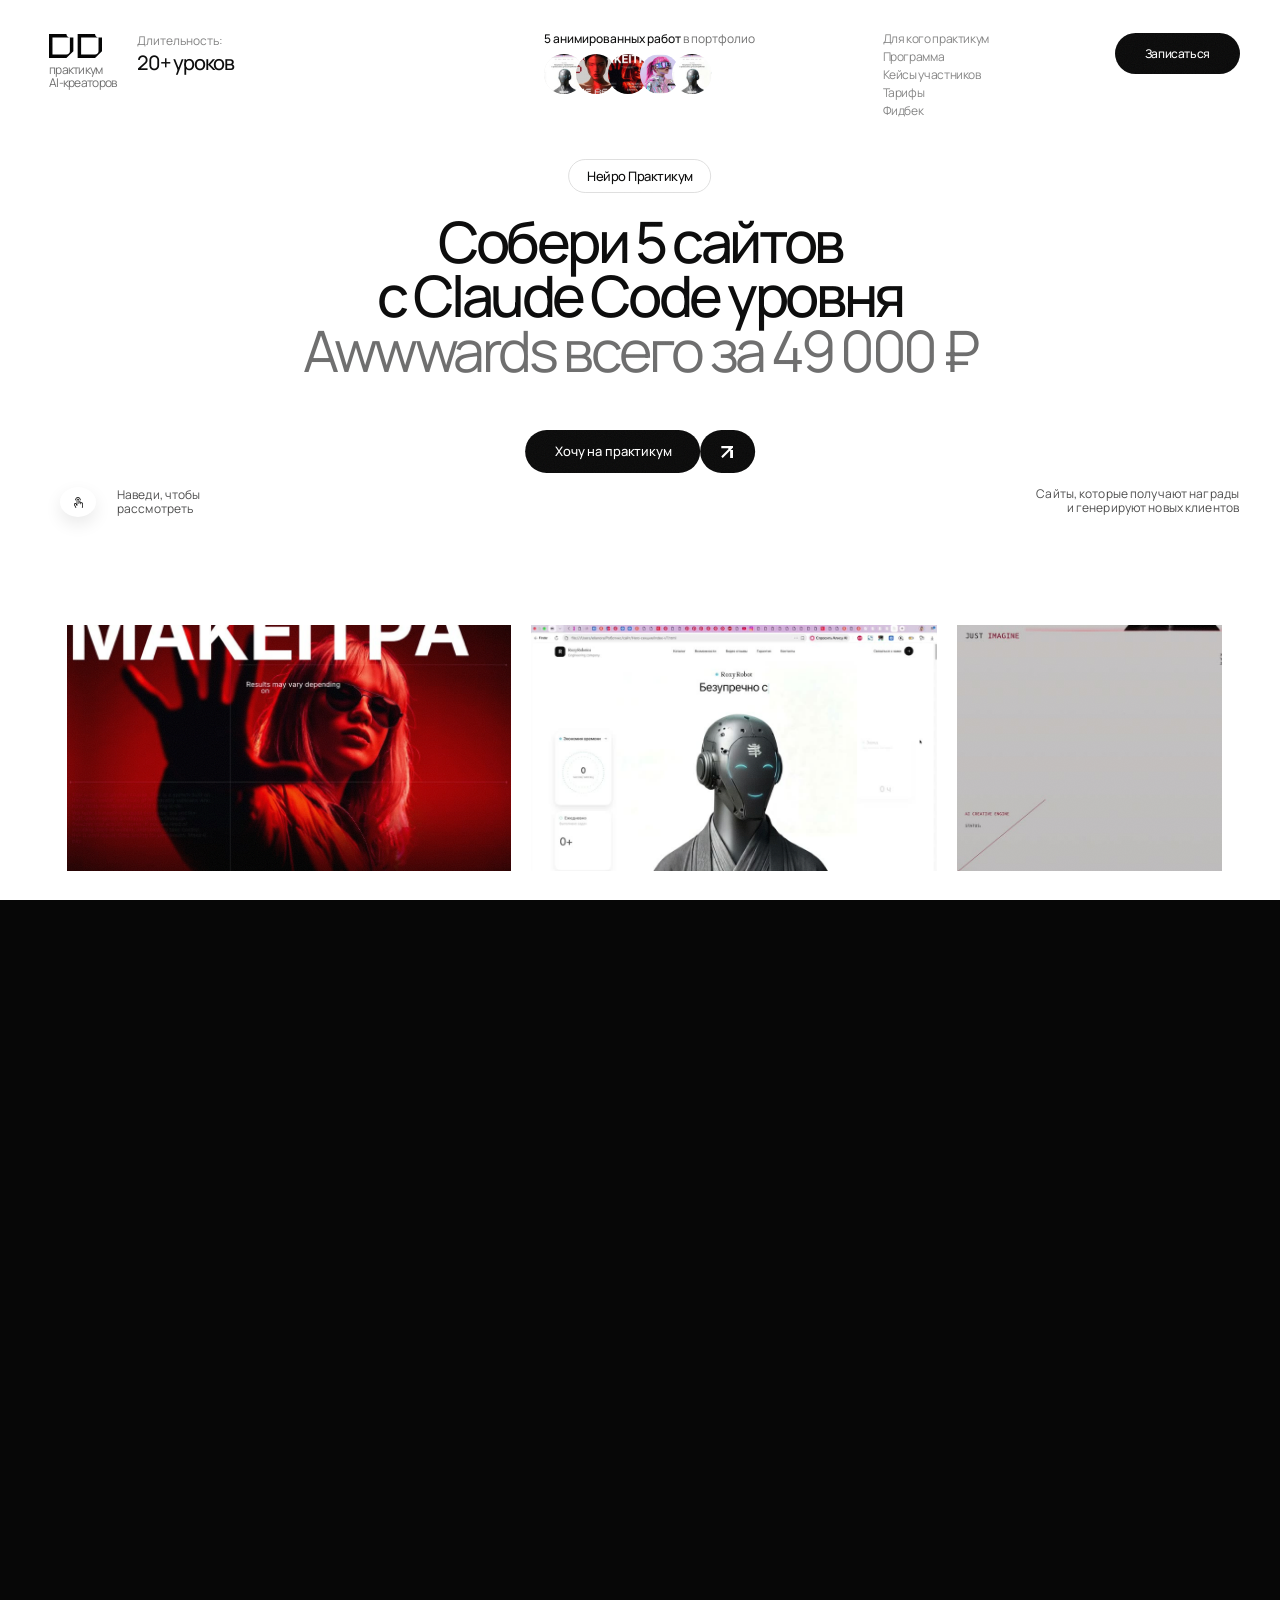
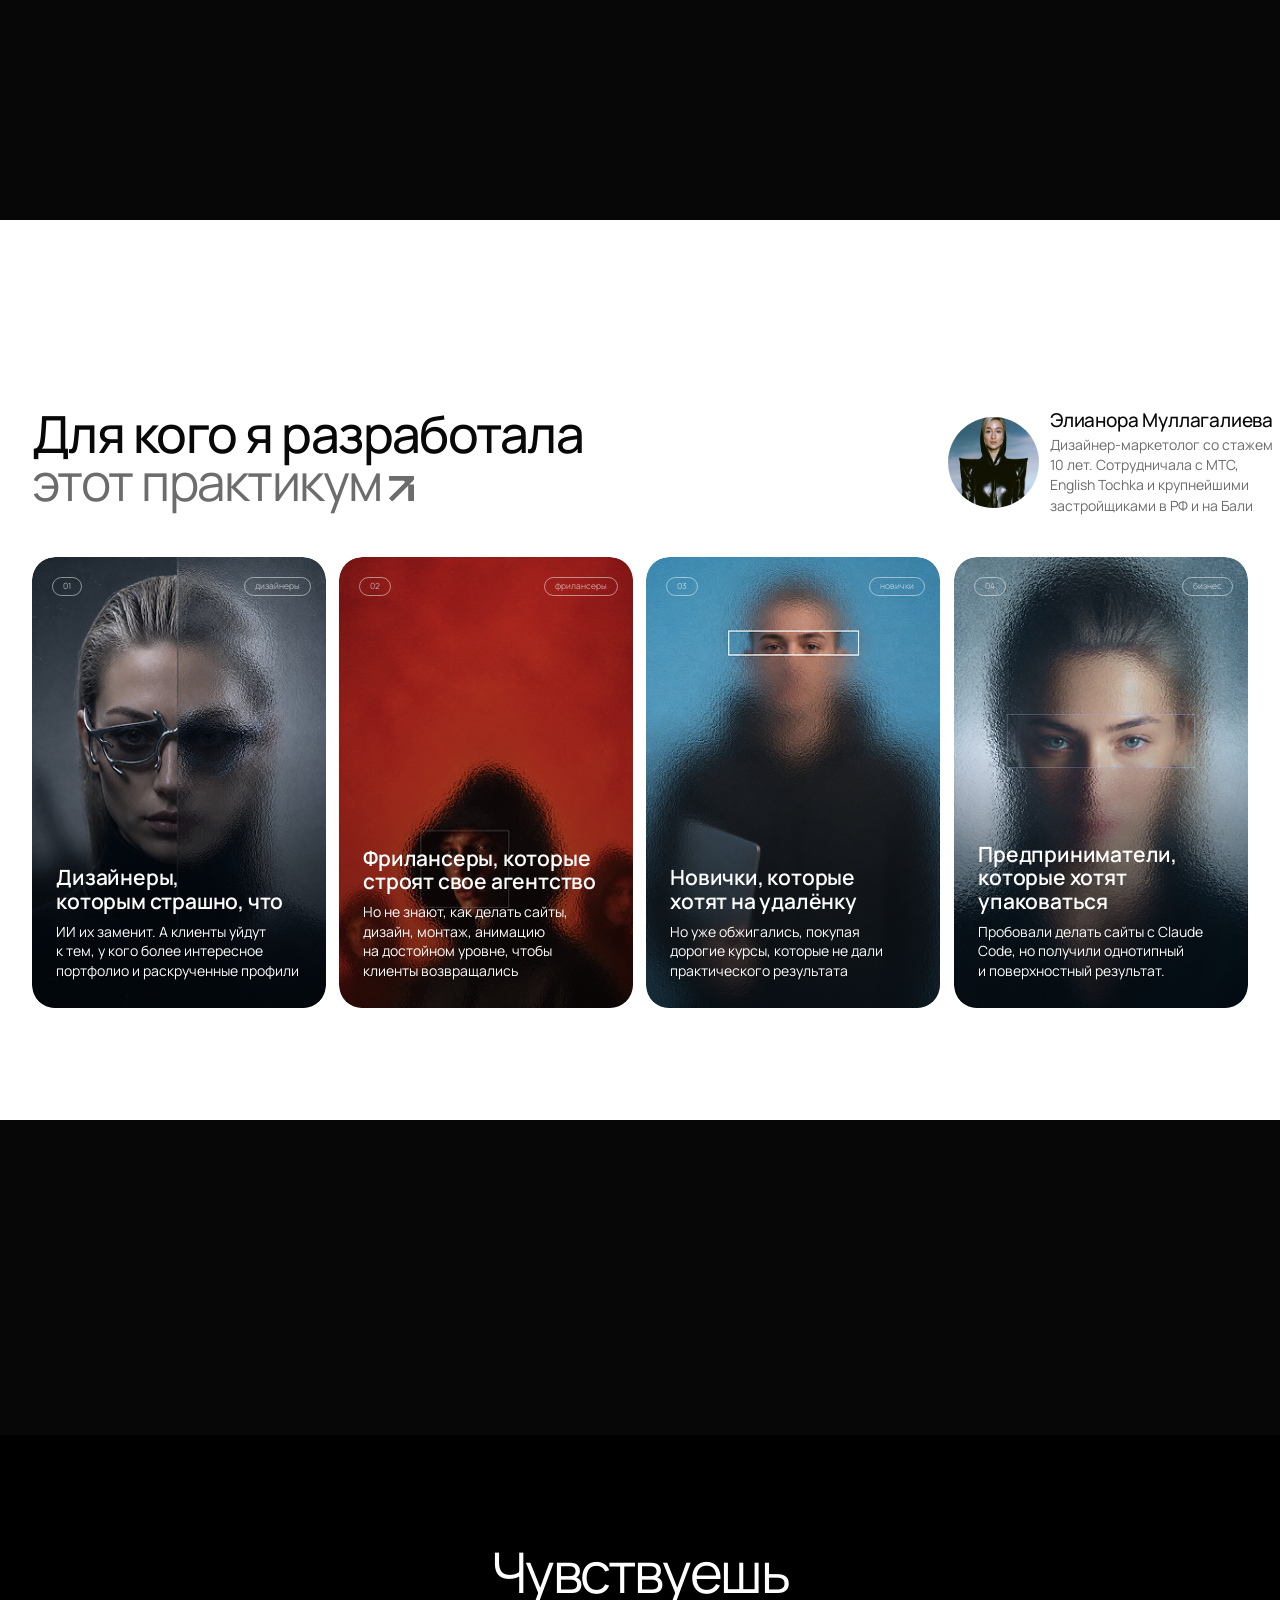
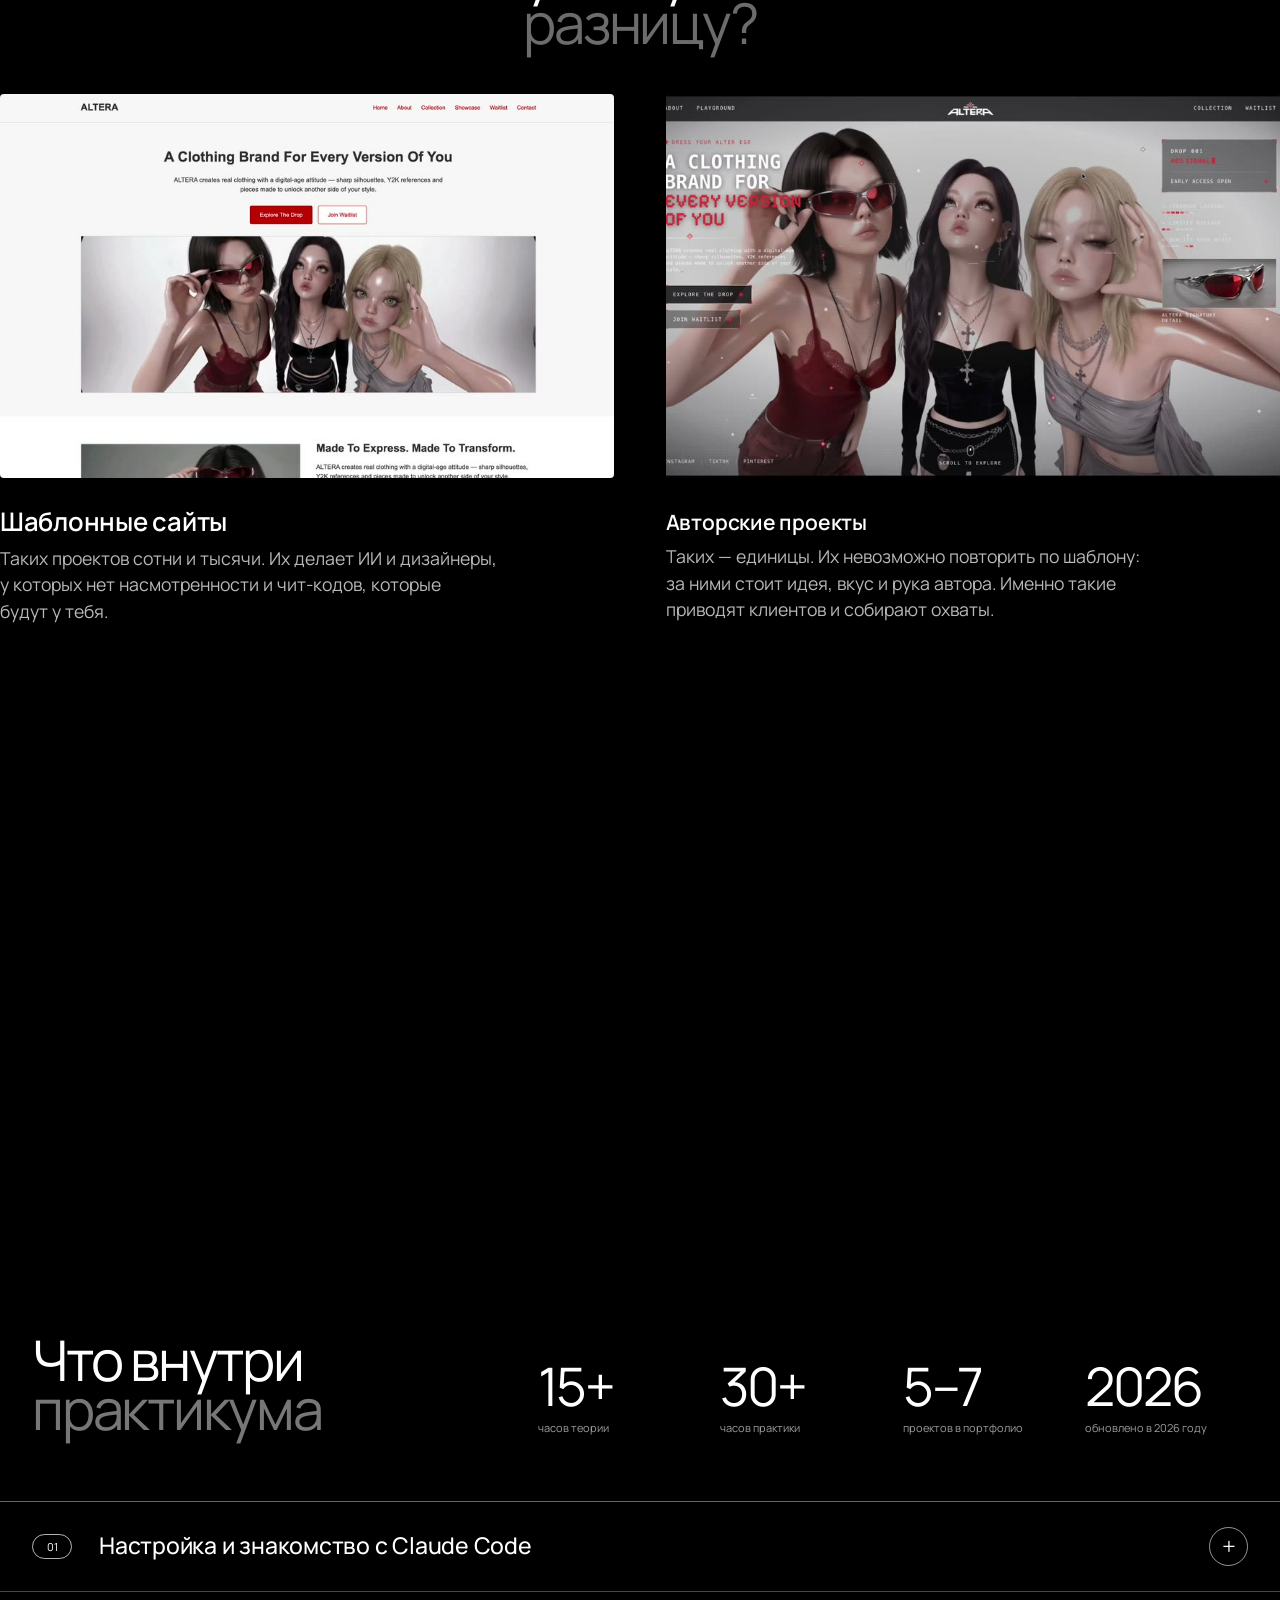
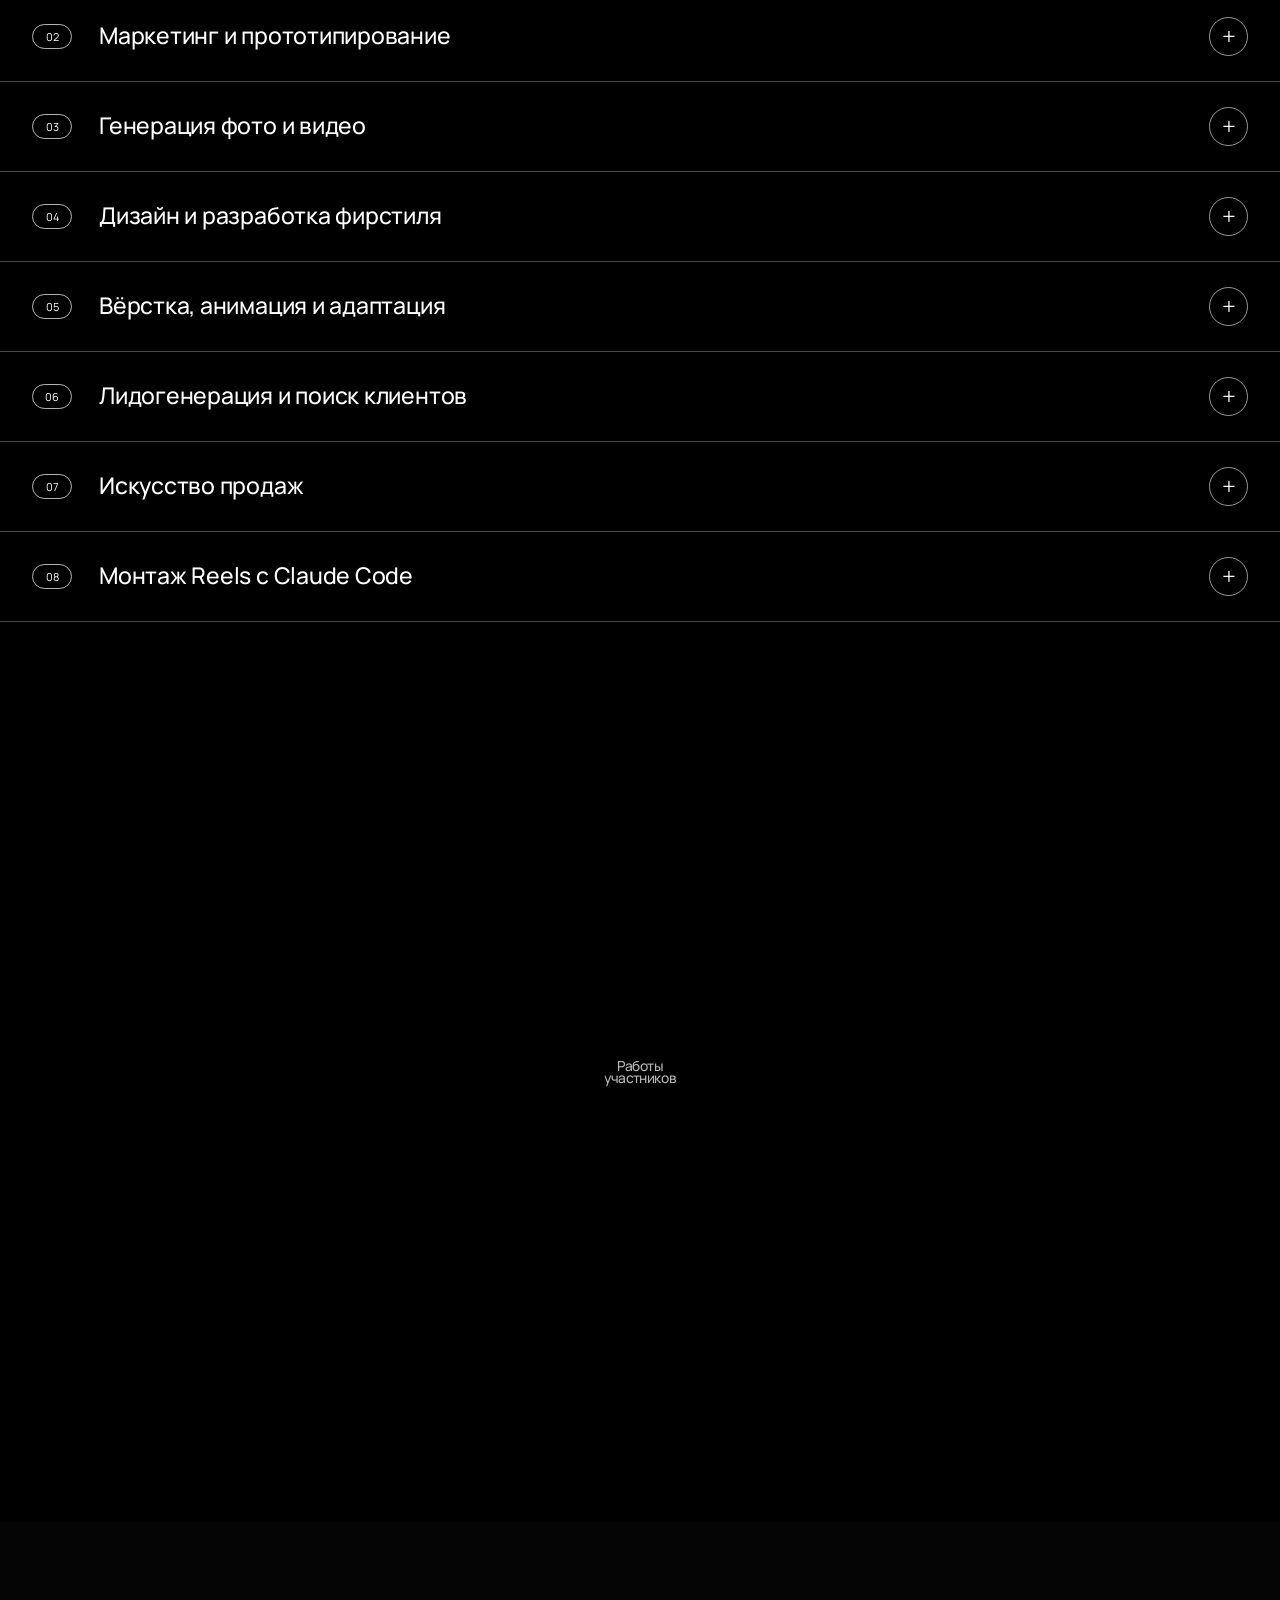
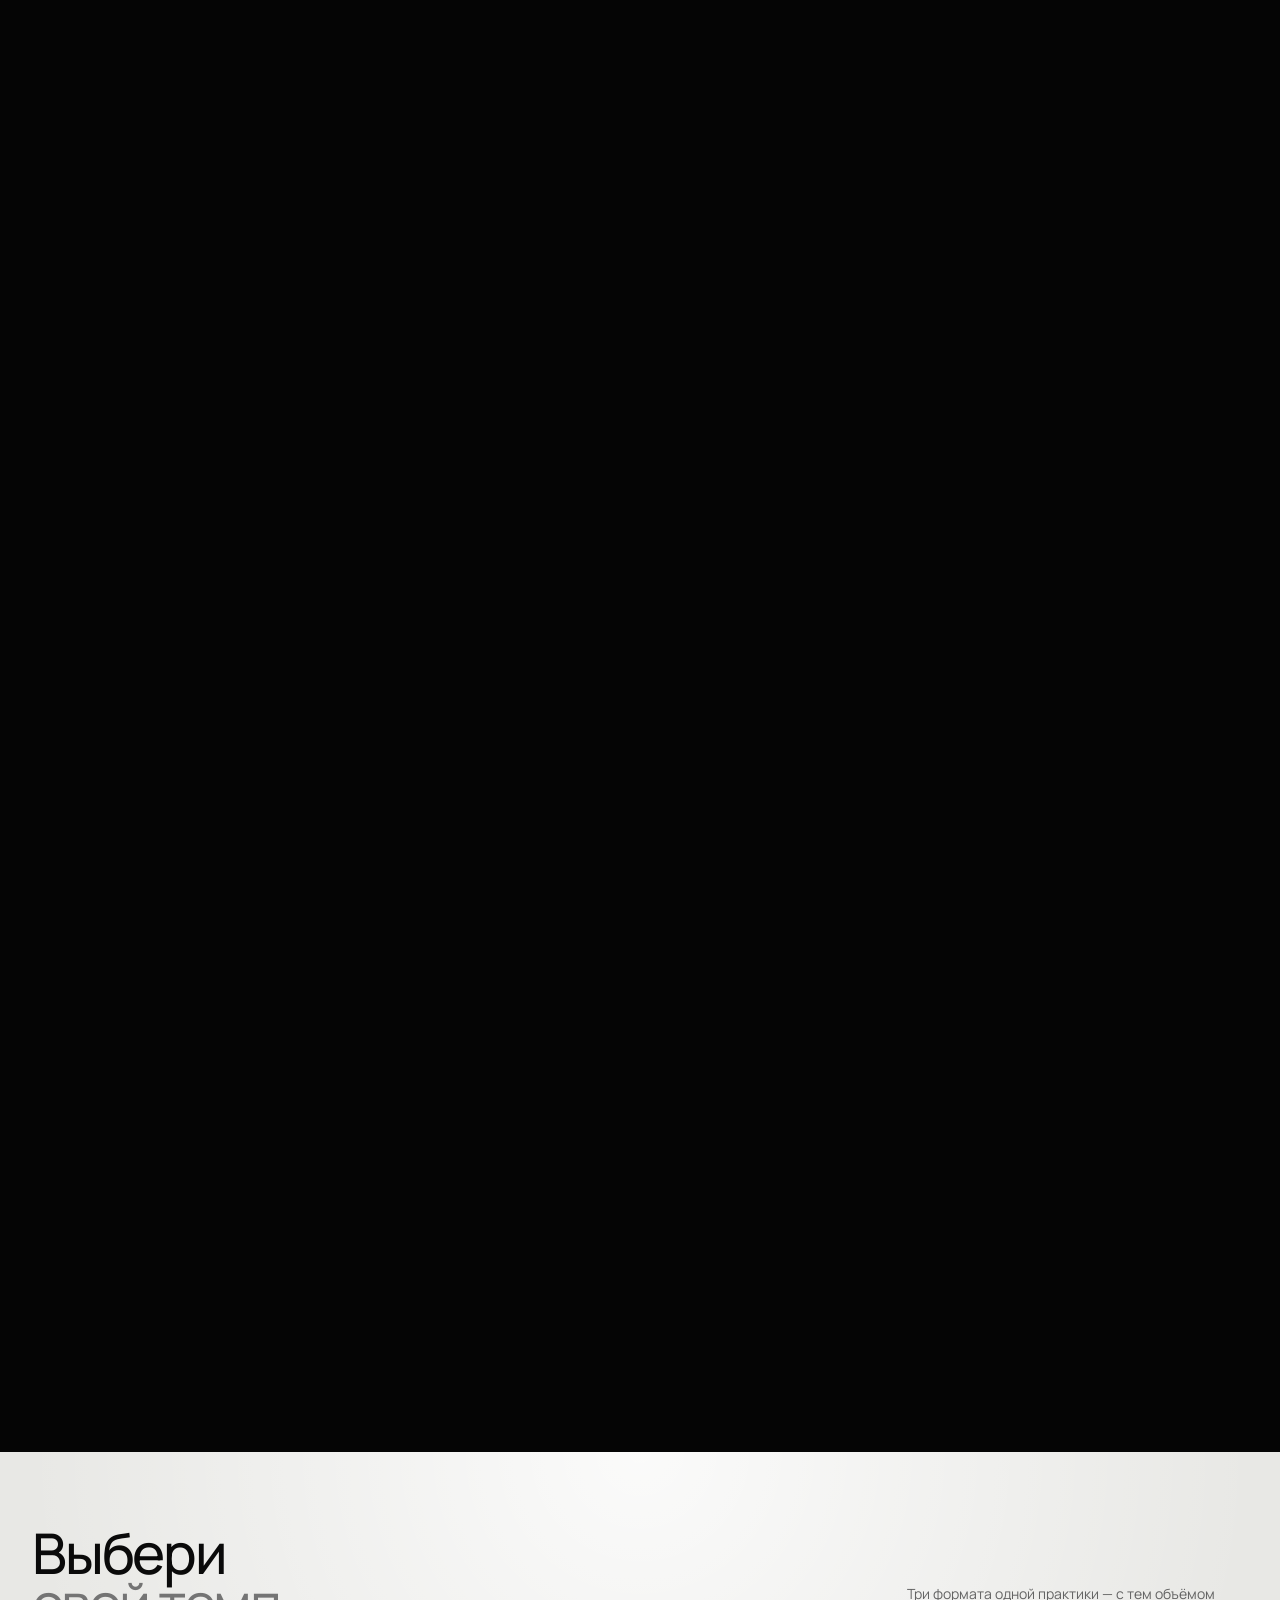
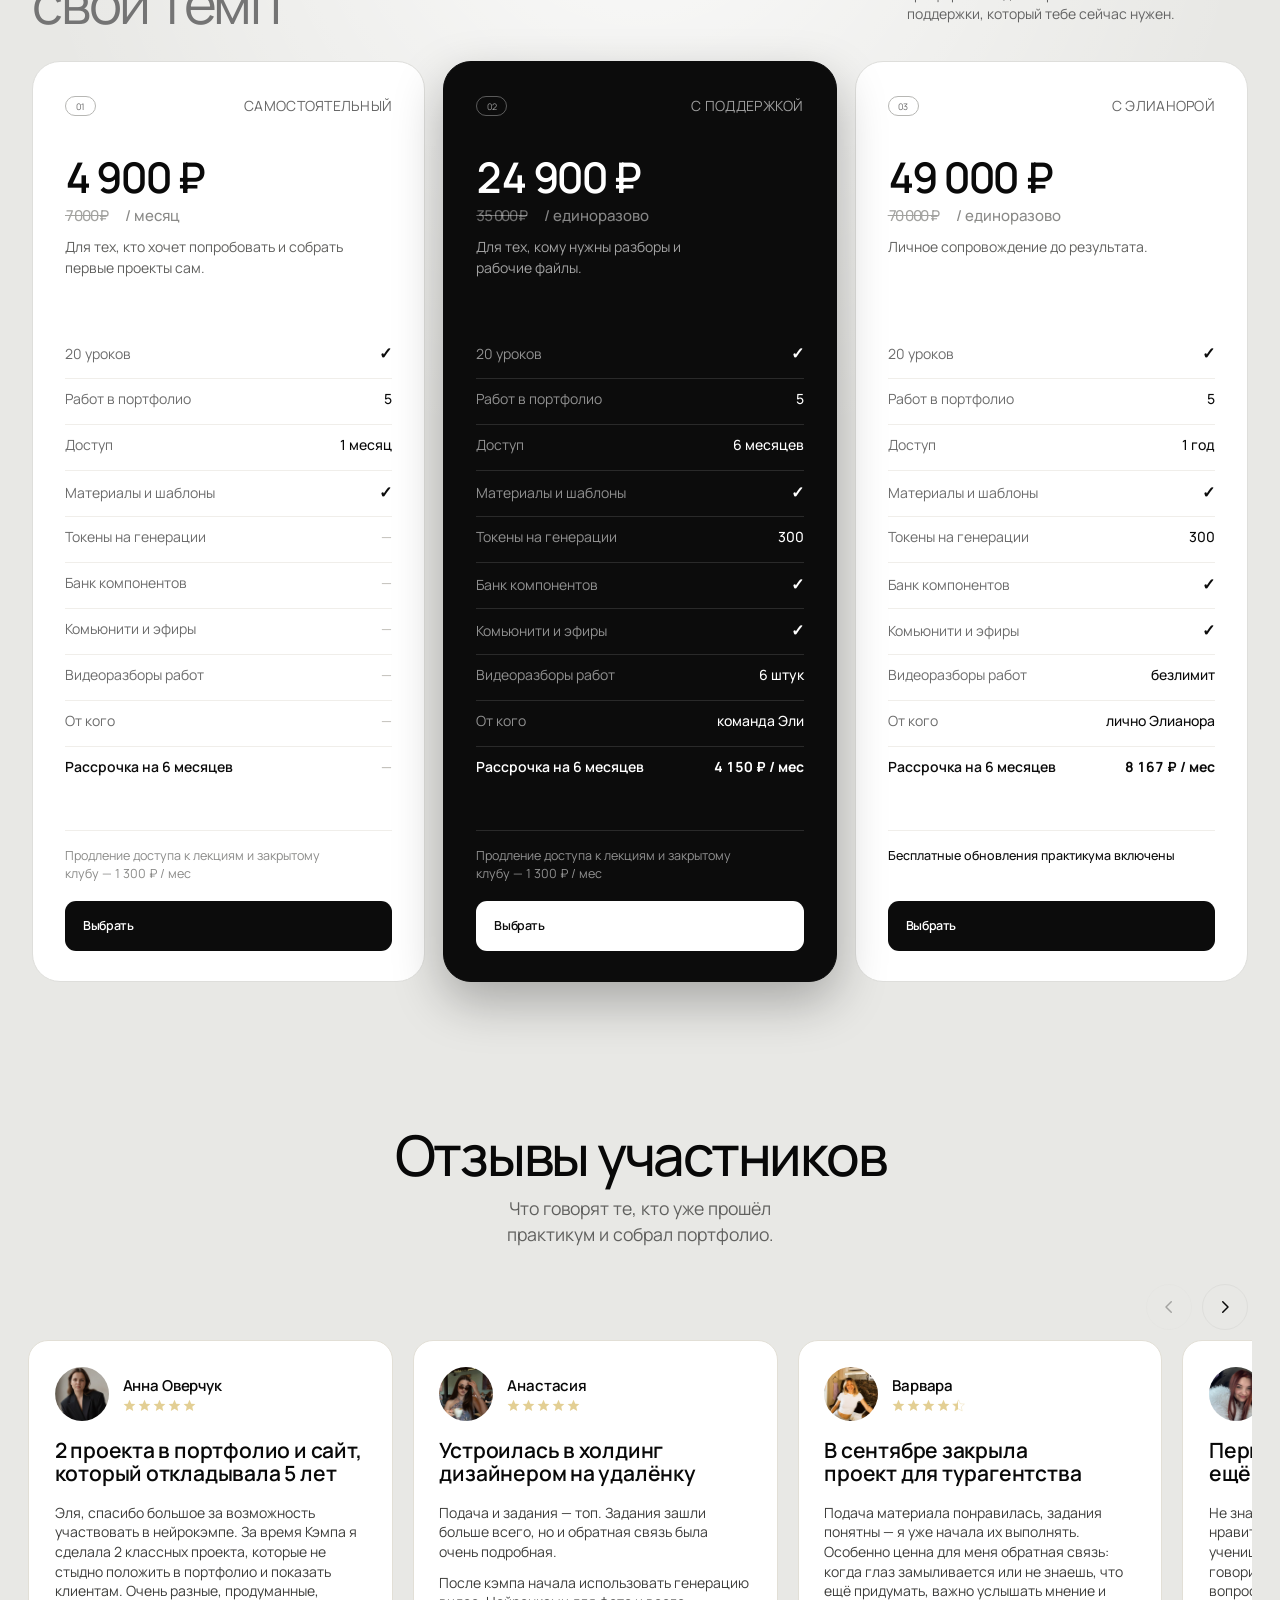
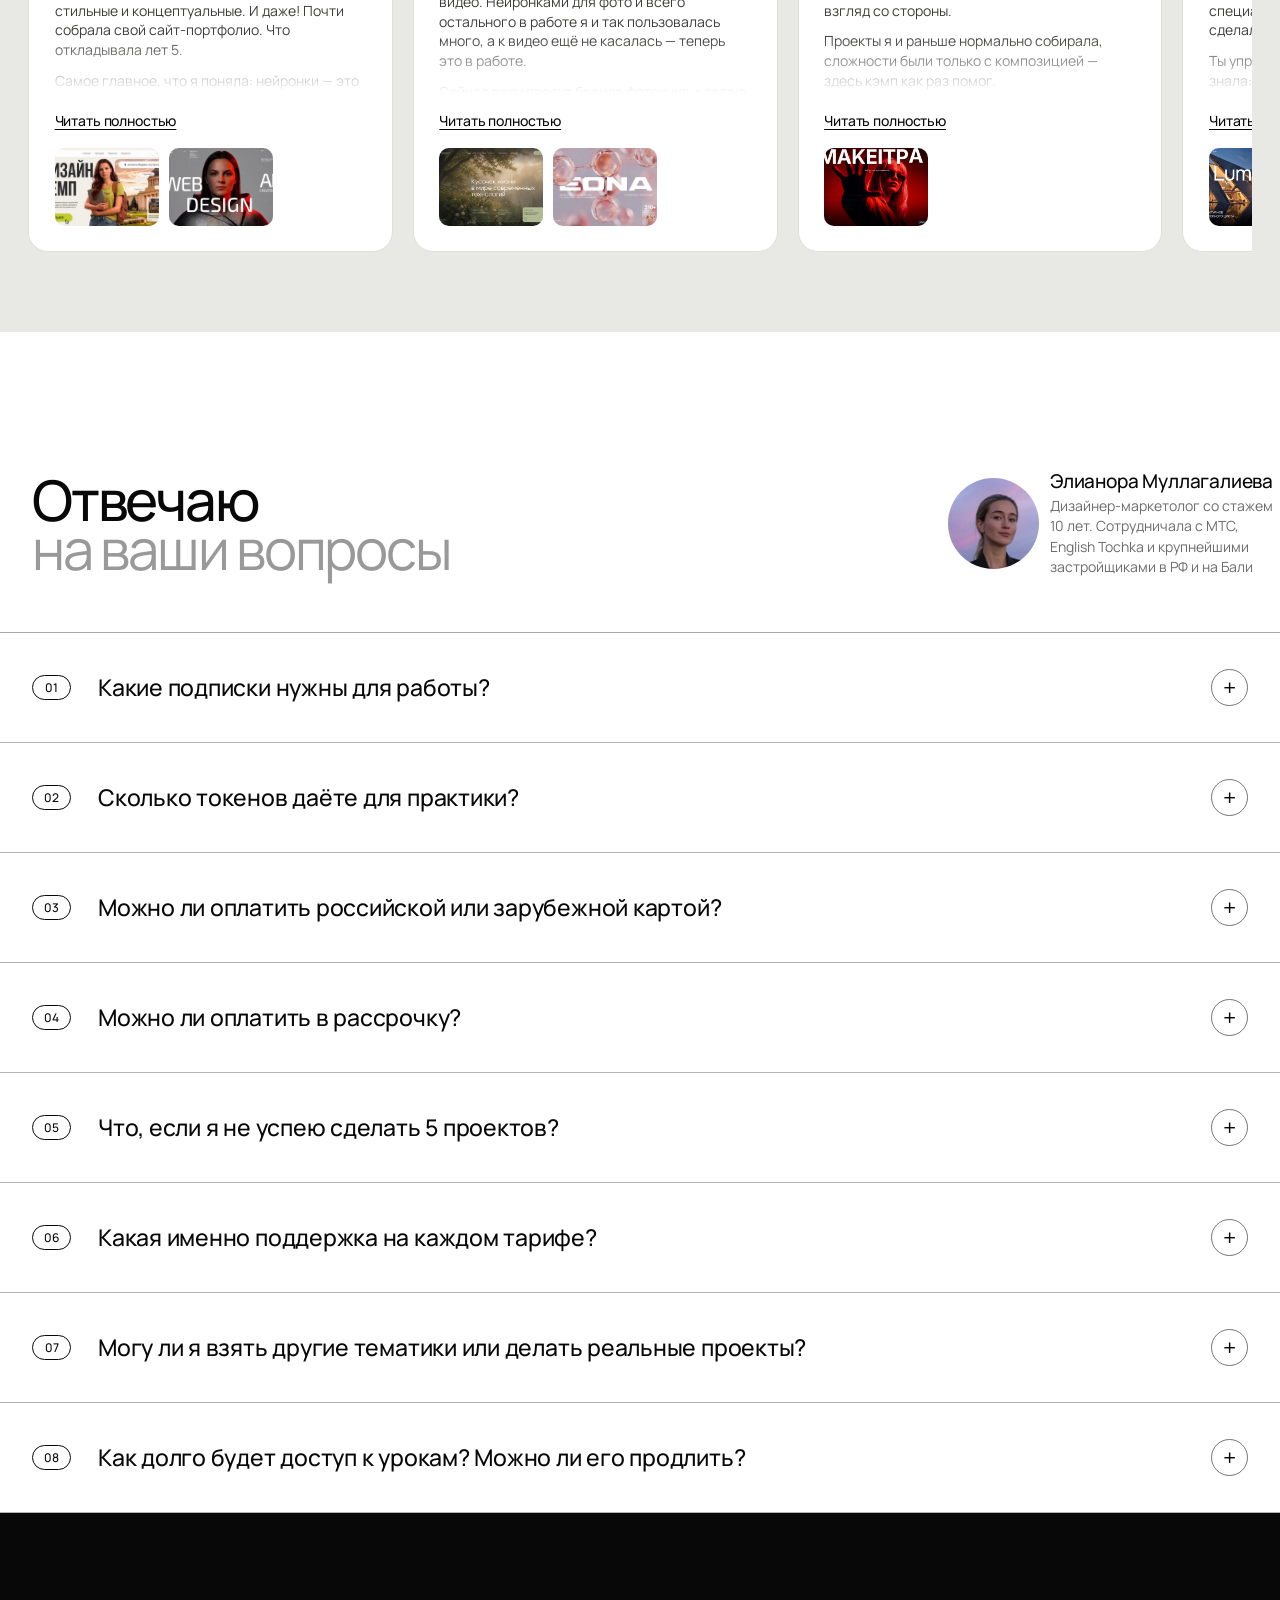
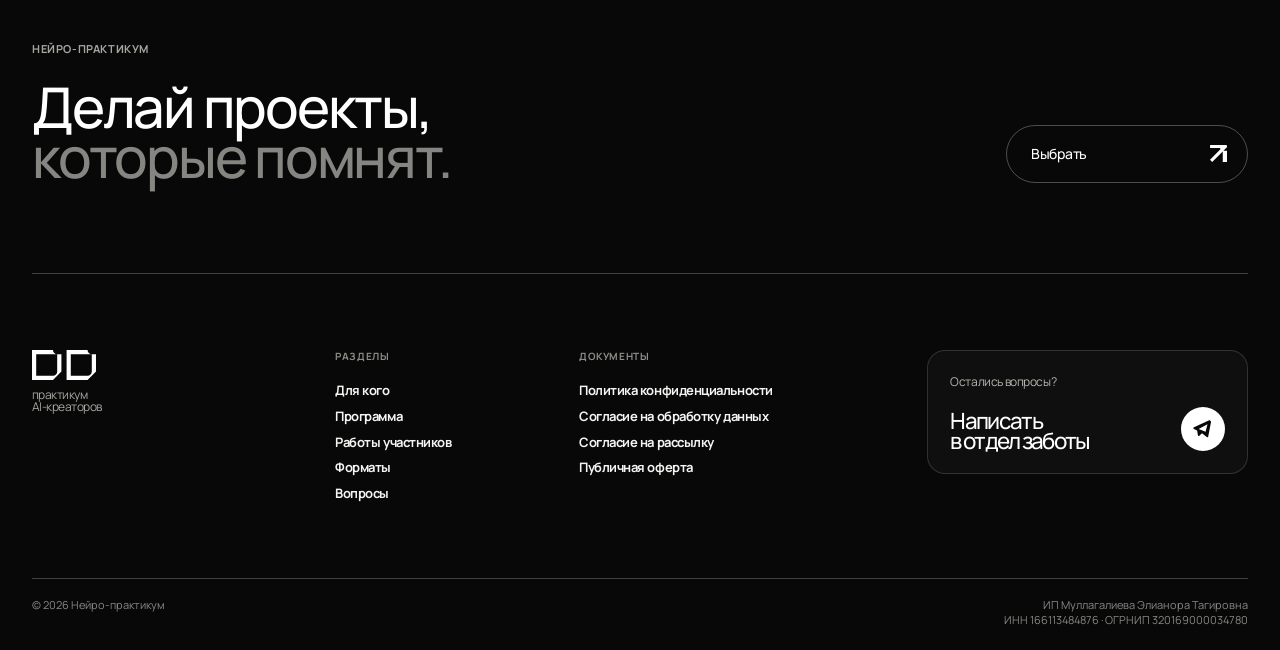
==== commit 39915baf: "Тарифы и правки: цена в строку, шеврон, дыра отзывов, 4K-карточки - Цена: зачёркнутая старая + перио" ====
--- a/index.html
+++ b/index.html
@@ -327,7 +327,6 @@
 
       <section class="pricing-section" id="pricing" data-chrome="none" aria-labelledby="pricing-title">
         <div class="pricing-head container">
-          <p class="pricing-kicker">Нейро-практикум / 2026</p>
           <h2 id="pricing-title">Выбери<br /><span>свой темп</span></h2>
           <p class="pricing-note">Три формата одной практики — с тем объёмом поддержки, который тебе сейчас нужен.</p>
         </div>
@@ -335,7 +334,7 @@
           <article class="plan" data-tariff="start">
             <div class="plan-head">
               <div class="pricing-card-top"><span>01</span><p>Самостоятельный</p></div>
-              <p class="plan-price"><s class="plan-old">7 000 ₽</s>4 900 ₽<span class="pricing-per">/ месяц</span></p>
+              <p class="plan-price">4 900 ₽<span class="plan-sub"><s class="plan-old">7 000 ₽</s><span class="pricing-per">/ месяц</span></span></p>
               <p class="plan-lead">Для тех, кто хочет попробовать и собрать первые проекты сам.</p>
             </div>
             <div class="plan-rows">
@@ -356,7 +355,7 @@
           <article class="plan plan--focus" data-tariff="practice-plus">
             <div class="plan-head">
               <div class="pricing-card-top"><span>02</span><p>С поддержкой</p></div>
-              <p class="plan-price"><s class="plan-old">35 000 ₽</s>24 900 ₽<span class="pricing-per">/ единоразово</span></p>
+              <p class="plan-price">24 900 ₽<span class="plan-sub"><s class="plan-old">35 000 ₽</s><span class="pricing-per">/ единоразово</span></span></p>
               <p class="plan-lead">Для тех, кому нужны разборы и рабочие файлы.</p>
             </div>
             <div class="plan-rows">
@@ -377,7 +376,7 @@
           <article class="plan" data-tariff="support">
             <div class="plan-head">
               <div class="pricing-card-top"><span>03</span><p>С Элианорой</p></div>
-              <p class="plan-price"><s class="plan-old">70 000 ₽</s>49 000 ₽<span class="pricing-per">/ единоразово</span></p>
+              <p class="plan-price">49 000 ₽<span class="plan-sub"><s class="plan-old">70 000 ₽</s><span class="pricing-per">/ единоразово</span></span></p>
               <p class="plan-lead">Личное сопровождение до результата.</p>
             </div>
             <div class="plan-rows">
@@ -406,8 +405,8 @@
             <p class="reviews-note">Что говорят те, кто уже прошёл<br />практикум и собрал портфолио.</p>
             <p class="reviews-swipe" aria-hidden="true"><span class="reviews-swipe-icon"><img src="assets/icons/finger.svg" alt="" /></span><span>Листай вправо</span></p>
                       <div class="reviews-controls">
-              <button type="button" data-reviews-prev aria-label="Предыдущий отзыв"><svg class="brand-arrow" viewBox="0 0 20 20" fill="none" aria-hidden="true"><path d="M18.9629 0C19.5354 0.000248588 19.9998 0.465312 20 1.03906V2.54004L18.7461 3.7959C18.7173 3.81763 18.6898 3.84138 18.6641 3.86719L15.8711 6.66602H19.998V20H14.998V7.54102L2.56641 20L0 17.4277L11.9893 5.41211C12.6421 4.75734 12.1795 3.63797 11.2559 3.6377H0.0859375V0H18.9629Z" fill="currentColor"/></svg></button>
-              <button type="button" data-reviews-next aria-label="Следующий отзыв"><svg class="brand-arrow" viewBox="0 0 20 20" fill="none" aria-hidden="true"><path d="M18.9629 0C19.5354 0.000248588 19.9998 0.465312 20 1.03906V2.54004L18.7461 3.7959C18.7173 3.81763 18.6898 3.84138 18.6641 3.86719L15.8711 6.66602H19.998V20H14.998V7.54102L2.56641 20L0 17.4277L11.9893 5.41211C12.6421 4.75734 12.1795 3.63797 11.2559 3.6377H0.0859375V0H18.9629Z" fill="currentColor"/></svg></button>
+              <button type="button" data-reviews-prev aria-label="Предыдущий отзыв"><svg class="rev-arrow" viewBox="0 0 24 24" fill="none" aria-hidden="true"><path d="M9 5l7 7-7 7" stroke="currentColor" stroke-width="2" stroke-linecap="round" stroke-linejoin="round"/></svg></button>
+              <button type="button" data-reviews-next aria-label="Следующий отзыв"><svg class="rev-arrow" viewBox="0 0 24 24" fill="none" aria-hidden="true"><path d="M9 5l7 7-7 7" stroke="currentColor" stroke-width="2" stroke-linecap="round" stroke-linejoin="round"/></svg></button>
             </div>
             </header>
 
--- a/styles.css
+++ b/styles.css
@@ -674,9 +674,9 @@
 .audience-card-copy { position:absolute; right:clamp(22px,1.9vw,28px); left:clamp(22px,1.9vw,28px); display:grid; gap:9px; }
 .audience-card-copy h3 { margin:0; font-size:clamp(21px,1.6vw,24px); font-weight:600; line-height:1.1; letter-spacing:-.01em; text-wrap:balance; }
 .audience-card-copy p { margin:0; font-size:clamp(14px,1.05vw,15px); line-height:1.4; letter-spacing:0; text-wrap:balance; }
-.audience-card--designers .audience-card-copy, .audience-card--business .audience-card-copy { bottom:56px; }
-.audience-card--freelancers .audience-card-copy { top:78px; }
-.audience-card--newcomers .audience-card-copy { top:160px; }
+/* Текст карточек всегда у низа — так он не наезжает на лицо
+   на высоких карточках больших экранов (4K). */
+.audience-card-copy { bottom:clamp(28px,3vh,56px); top:auto; }
 
 @media (min-width:901px) {
   .audience-content { display:flex; flex-direction:column; justify-content:center; row-gap:clamp(30px,4.6vh,54px); }
@@ -944,7 +944,7 @@
 .pricing-kicker { grid-column:1 / -1; margin:0; color:#777; font-size:11px; letter-spacing:.03em; text-transform:uppercase; }
 .pricing-head h2 { margin:0; font-size:clamp(48px,5.7vw,80px); font-weight:500; line-height:.88; letter-spacing:-.04em; }
 .pricing-head h2 span { color:#747474; font-weight:400; }
-.pricing-note { max-width:270px; margin:0 0 3px; color:#636363; font-size:14px; line-height:1.42; letter-spacing:0; }
+.pricing-note { max-width:none; margin:0 0 3px; color:#636363; font-size:14px; line-height:1.42; letter-spacing:0; }
 .pricing-grid { position:relative; display:grid; grid-template-columns:repeat(3,minmax(0,1fr)); align-items:stretch; gap:8px; }
 .pricing-card { position:relative; display:flex; flex-direction:column; min-height:530px; padding:26px 24px 23px; overflow:hidden; border:1px solid #dededb; border-radius:21px; background:#fff; color:#0a0a0a; }
 .pricing-card::before { content:none; }
@@ -1241,7 +1241,7 @@
   .difference-copy p      { max-width:calc(520px * var(--up)); font-size:calc(16px * var(--up)); }
   .programme-lesson-title { max-width:46ch; font-size:calc(17px * var(--up)); }
   .programme-lesson-desc  { max-width:46ch; font-size:calc(15px * var(--up)); }
-  .pricing-note           { max-width:calc(270px * var(--up)); font-size:calc(14px * var(--up)); }
+  .pricing-note           { max-width:none; font-size:calc(14px * var(--up)); }
   .pricing-lead           { max-width:calc(260px * var(--up)); font-size:calc(13px * var(--up)); min-height:calc(57px * var(--up)); }
   .audience-author p,
   .questions-author p     { max-width:calc(260px * var(--up)); }
--- a/cold.css
+++ b/cold.css
@@ -197,12 +197,21 @@
 .reviews-controls button:hover { background: #080808; border-color: #080808; color: #fff; }
 .reviews-controls button:disabled { opacity: .3; cursor: default; }
 .reviews-controls button:disabled:hover { background: transparent; border-color: #dededb; color: #080808; }
-.reviews-controls svg { width: 14px; height: 14px; fill: currentColor; transition: transform .25s cubic-bezier(.22,1,.36,1); }
-.reviews-controls [data-reviews-next] svg { transform: rotate(45deg); }
-.reviews-controls [data-reviews-prev] svg { transform: scaleX(-1) rotate(45deg); }
-.reviews-controls [data-reviews-next]:hover svg { transform: rotate(45deg) translate(2px,-2px); }
-.reviews-controls [data-reviews-prev]:hover svg { transform: scaleX(-1) rotate(45deg) translate(2px,-2px); }
+/* Простой шеврон-стрелка: next смотрит вправо, prev — влево. */
+.reviews-controls svg { width: 18px; height: 18px; transition: transform .22s ease; }
+.reviews-controls [data-reviews-prev] svg { transform: scaleX(-1); }
+.reviews-controls [data-reviews-next]:hover svg { transform: translateX(2px); }
+.reviews-controls [data-reviews-prev]:hover svg { transform: scaleX(-1) translateX(2px); }
 .reviews-controls button:focus-visible { outline: 2px solid #080808; outline-offset: 3px; }
+
+
+/* Дыра между подзаголовком отзывов и лентой: у шапки был крупный
+   margin-bottom, а снизу ещё добавились стрелки со своим отступом.
+   На десктопе гасим нижний отступ шапки — расстояние держат стрелки. */
+@media (min-width: 901px) {
+  .reviews-head { margin-bottom: 8px; }
+  .reviews-controls { margin-top: 22px; }
+}
 
 @media (min-width: 901px) {
   .reviews-grid,
@@ -407,16 +416,18 @@
   font-size:clamp(38px,3.3vw,52px); font-weight:600; line-height:1;
   letter-spacing:-.03em; font-variant-numeric:tabular-nums;
 }
+/* Под крупной ценой — одна строка: зачёркнутая старая цена и
+   период на одном уровне (7 000 ₽  ·  / месяц). */
+.plan-sub {
+  display:flex; align-items:baseline; gap:10px;
+  margin-top:10px;
+}
 .plan-old {
-  margin-right:9px;
-  color:#a3a3a0; font-size:.42em; font-weight:500;
+  color:#a3a3a0; font-size:15px; font-weight:500;
   text-decoration:line-through; text-decoration-thickness:1px;
 }
-/* Период — всегда своей строкой под ценой: одинаково на всех
-   карточках, без «плавающего» переноса у длинных цен. */
-.plan-price .pricing-per {
-  display:block; margin:6px 0 0; font-size:14px; font-weight:500;
-}
+.plan-sub .pricing-per { font-size:15px; font-weight:500; color:#8a8a88; }
+.plan--focus .plan-sub .pricing-per { color:rgba(255,255,255,.5); }
 .plan-lead {
   max-width:280px; margin:0;
   color:#60605e; font-size:14px; line-height:1.45; letter-spacing:0;
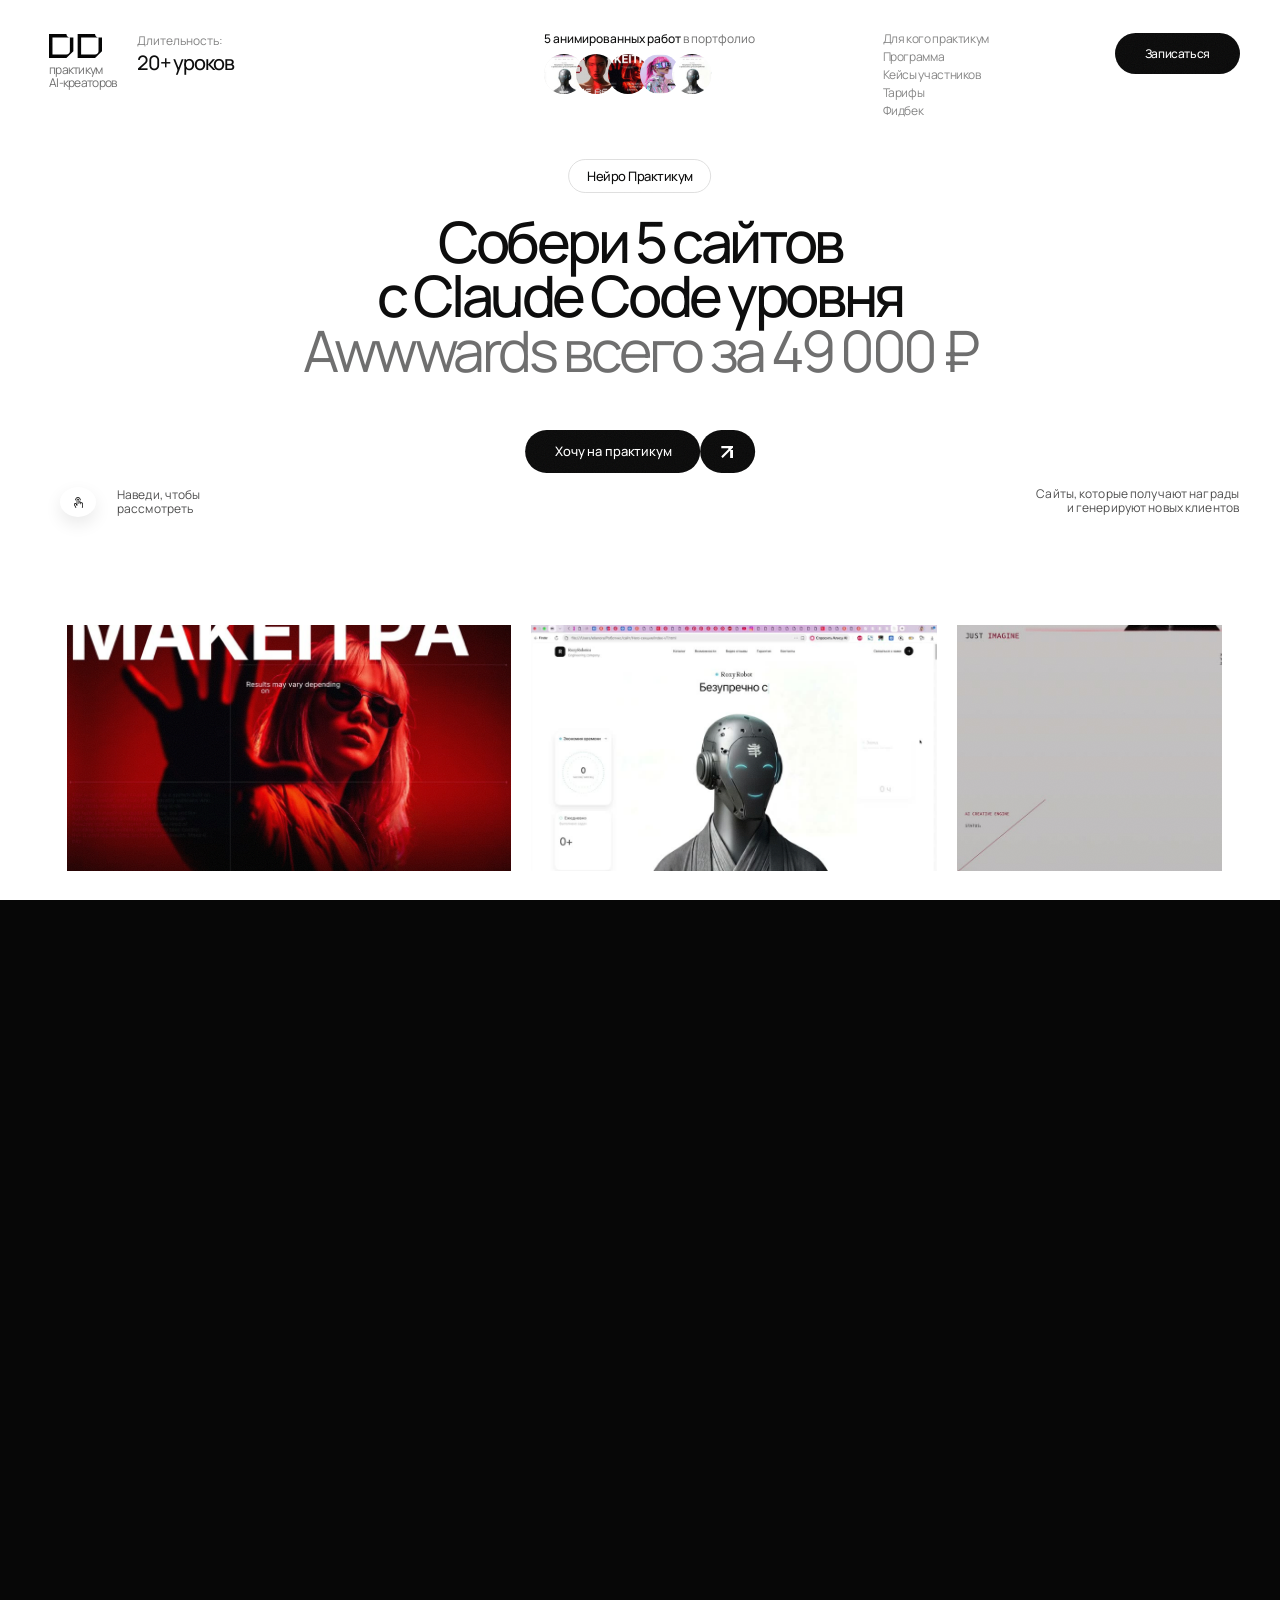
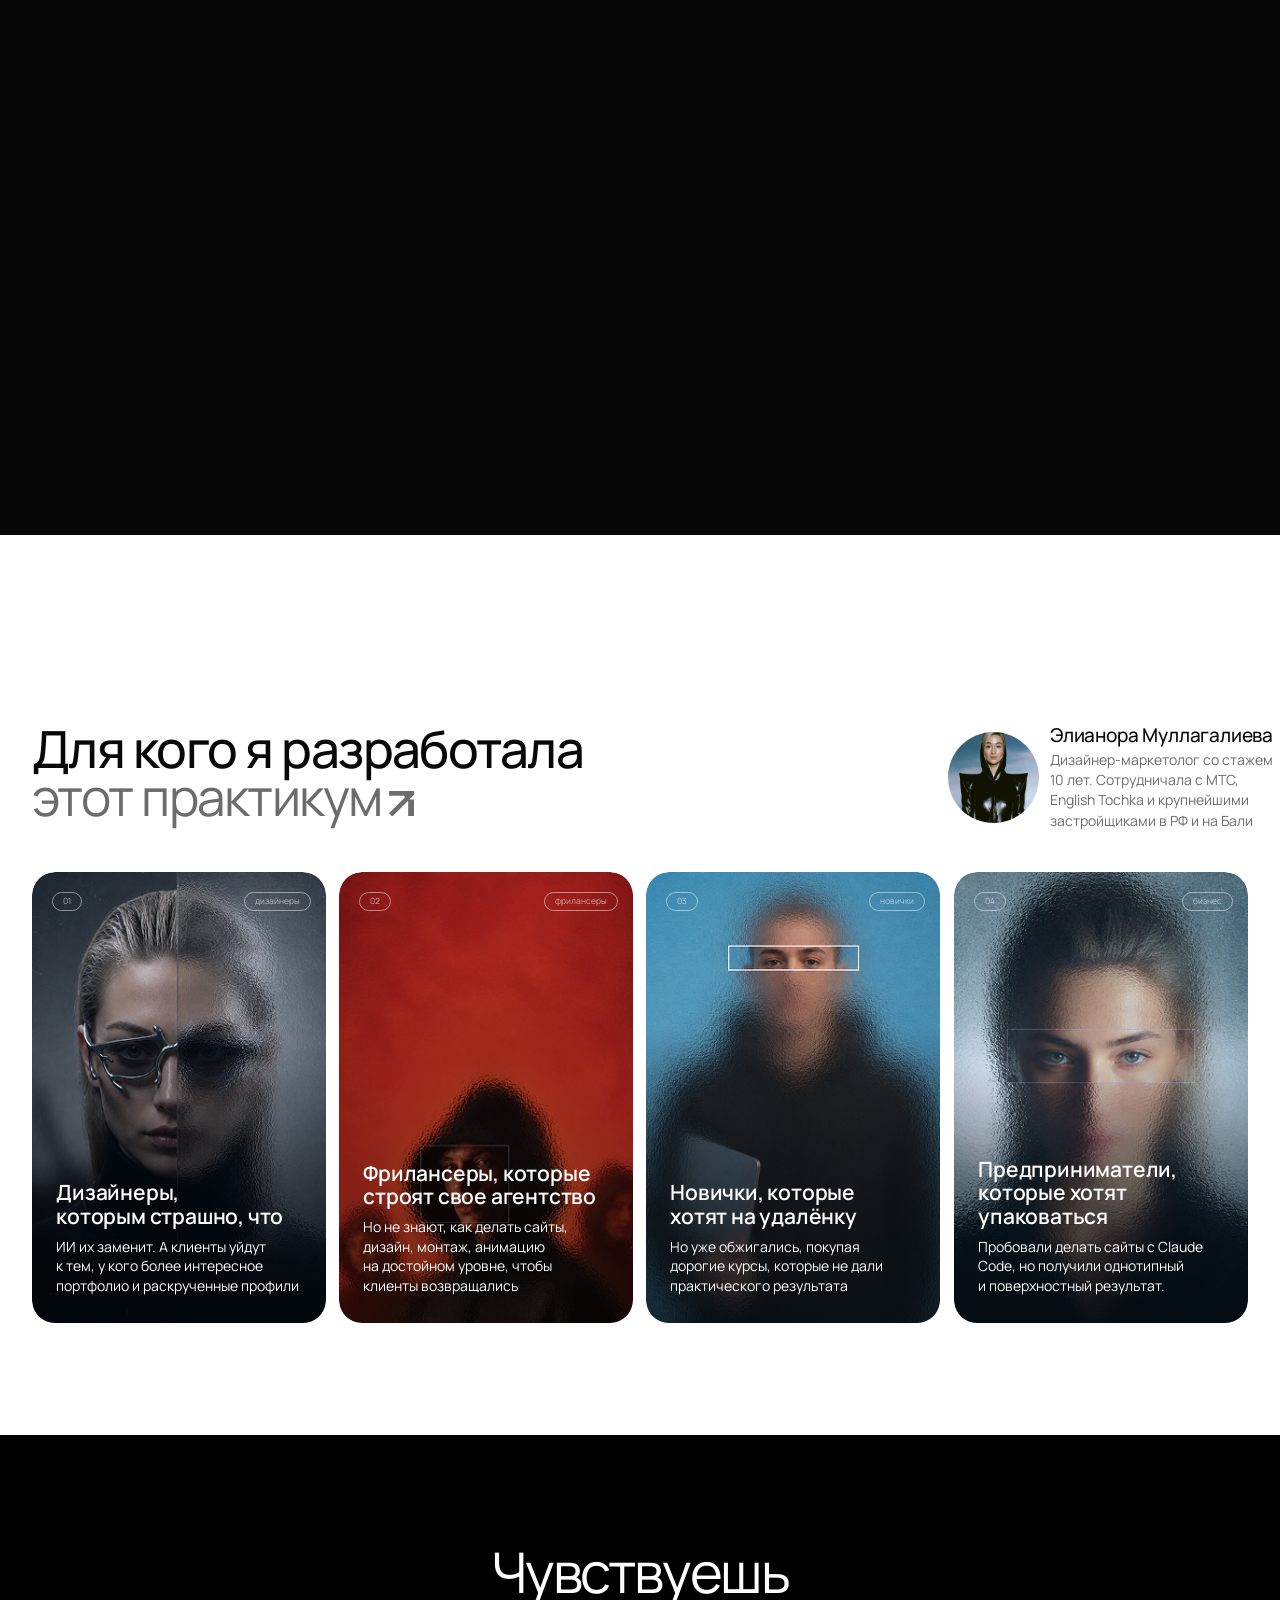
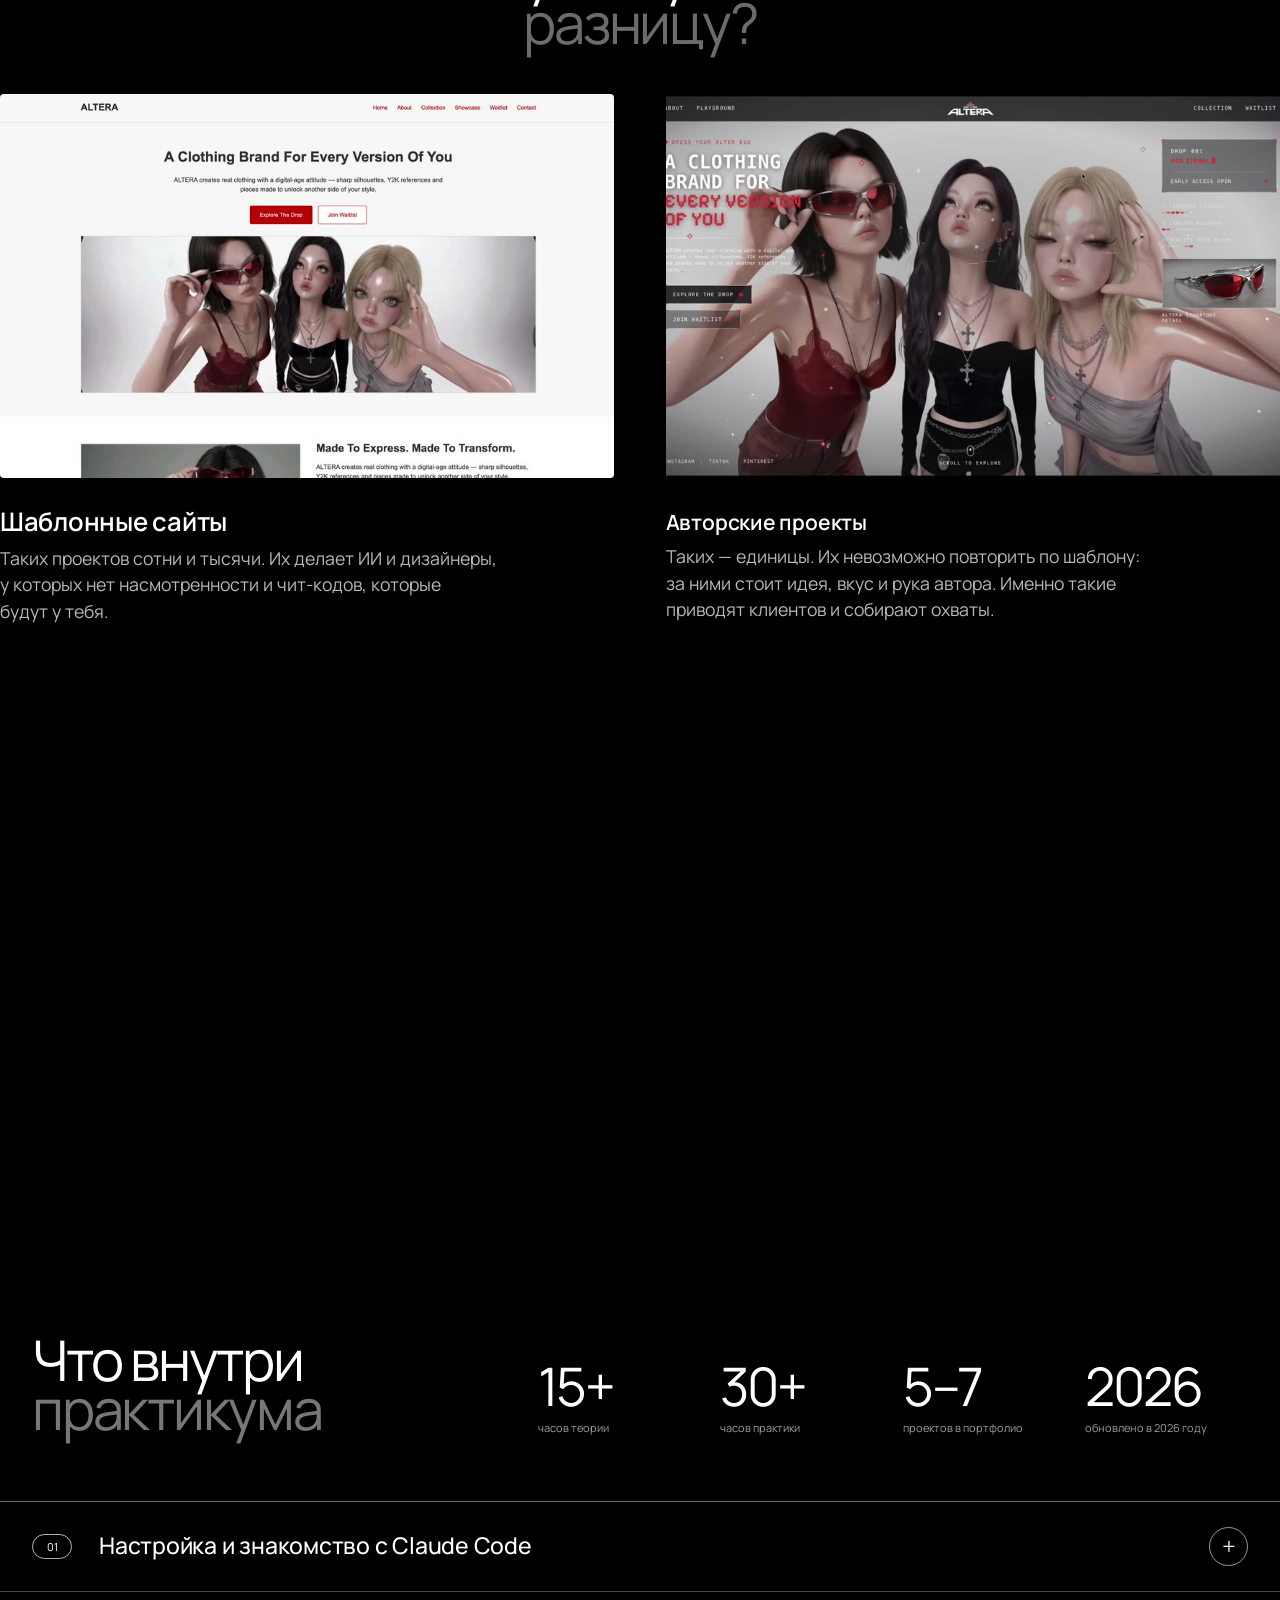
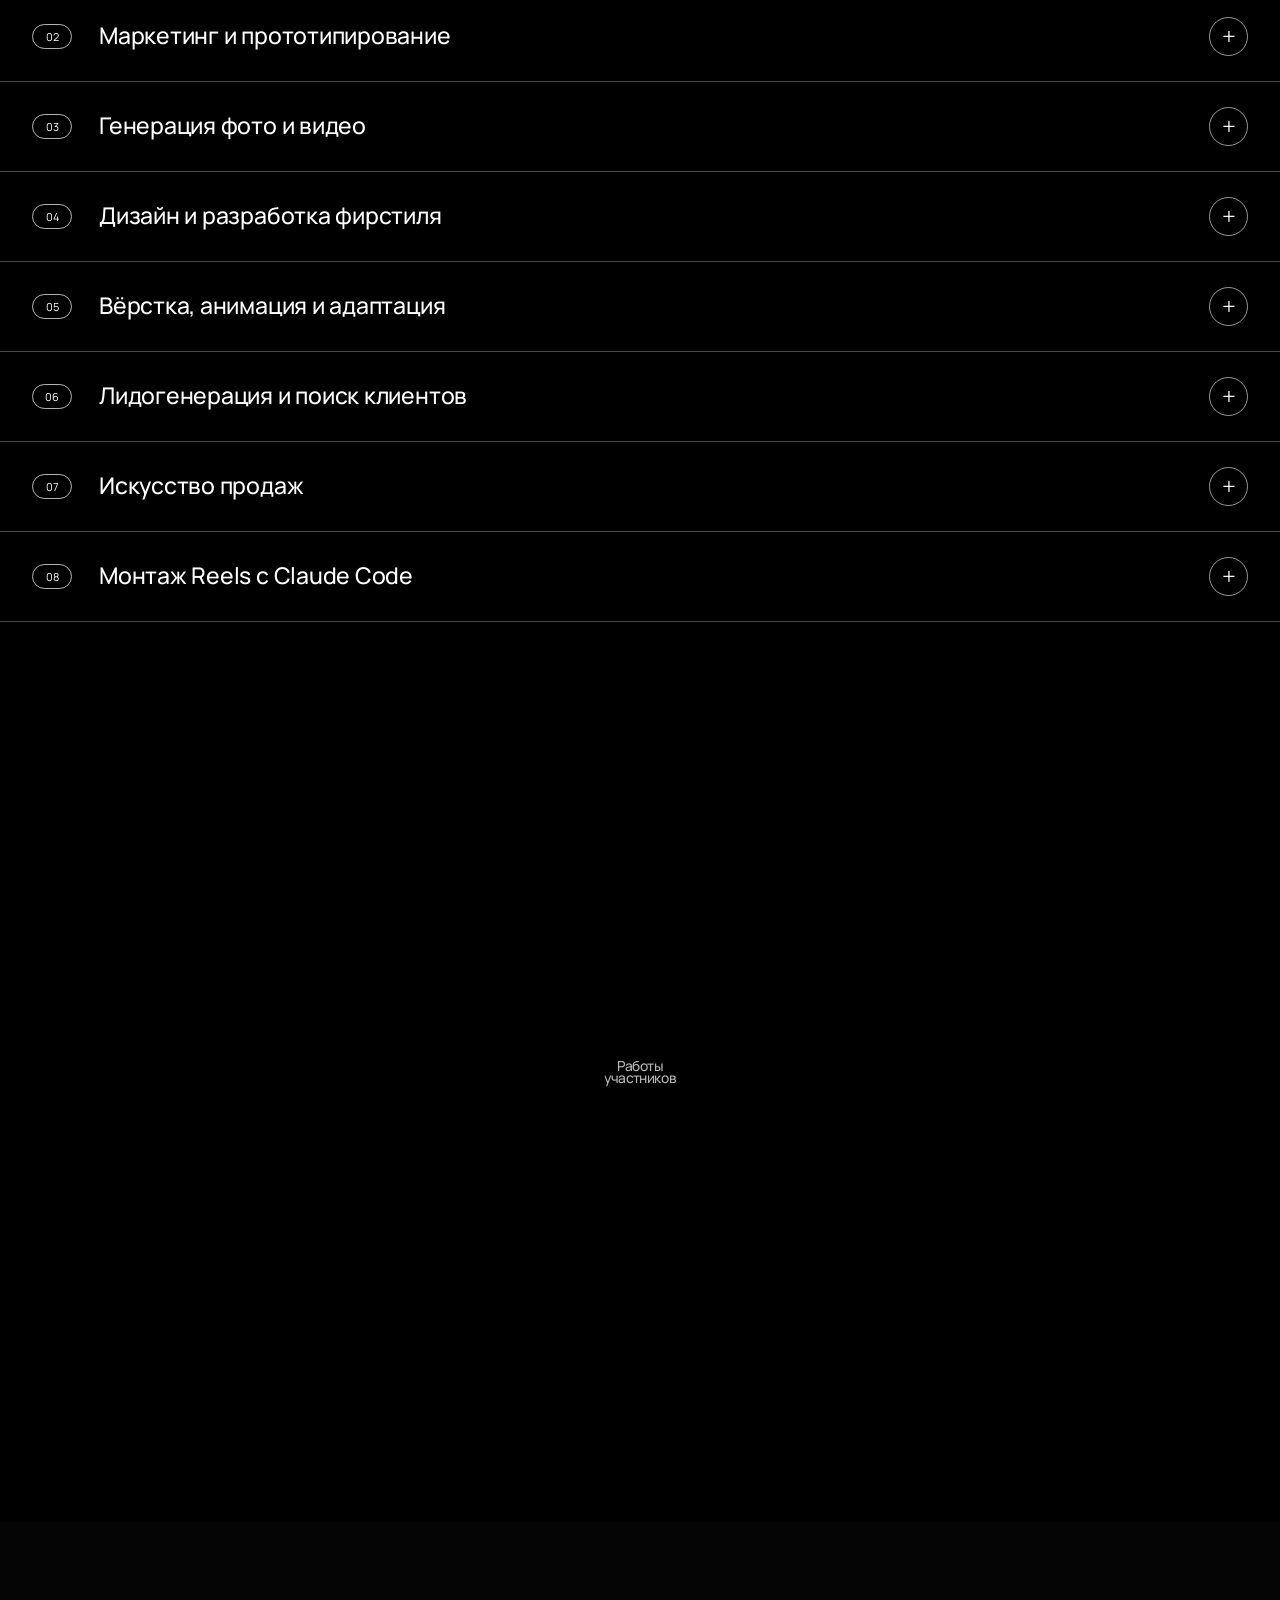
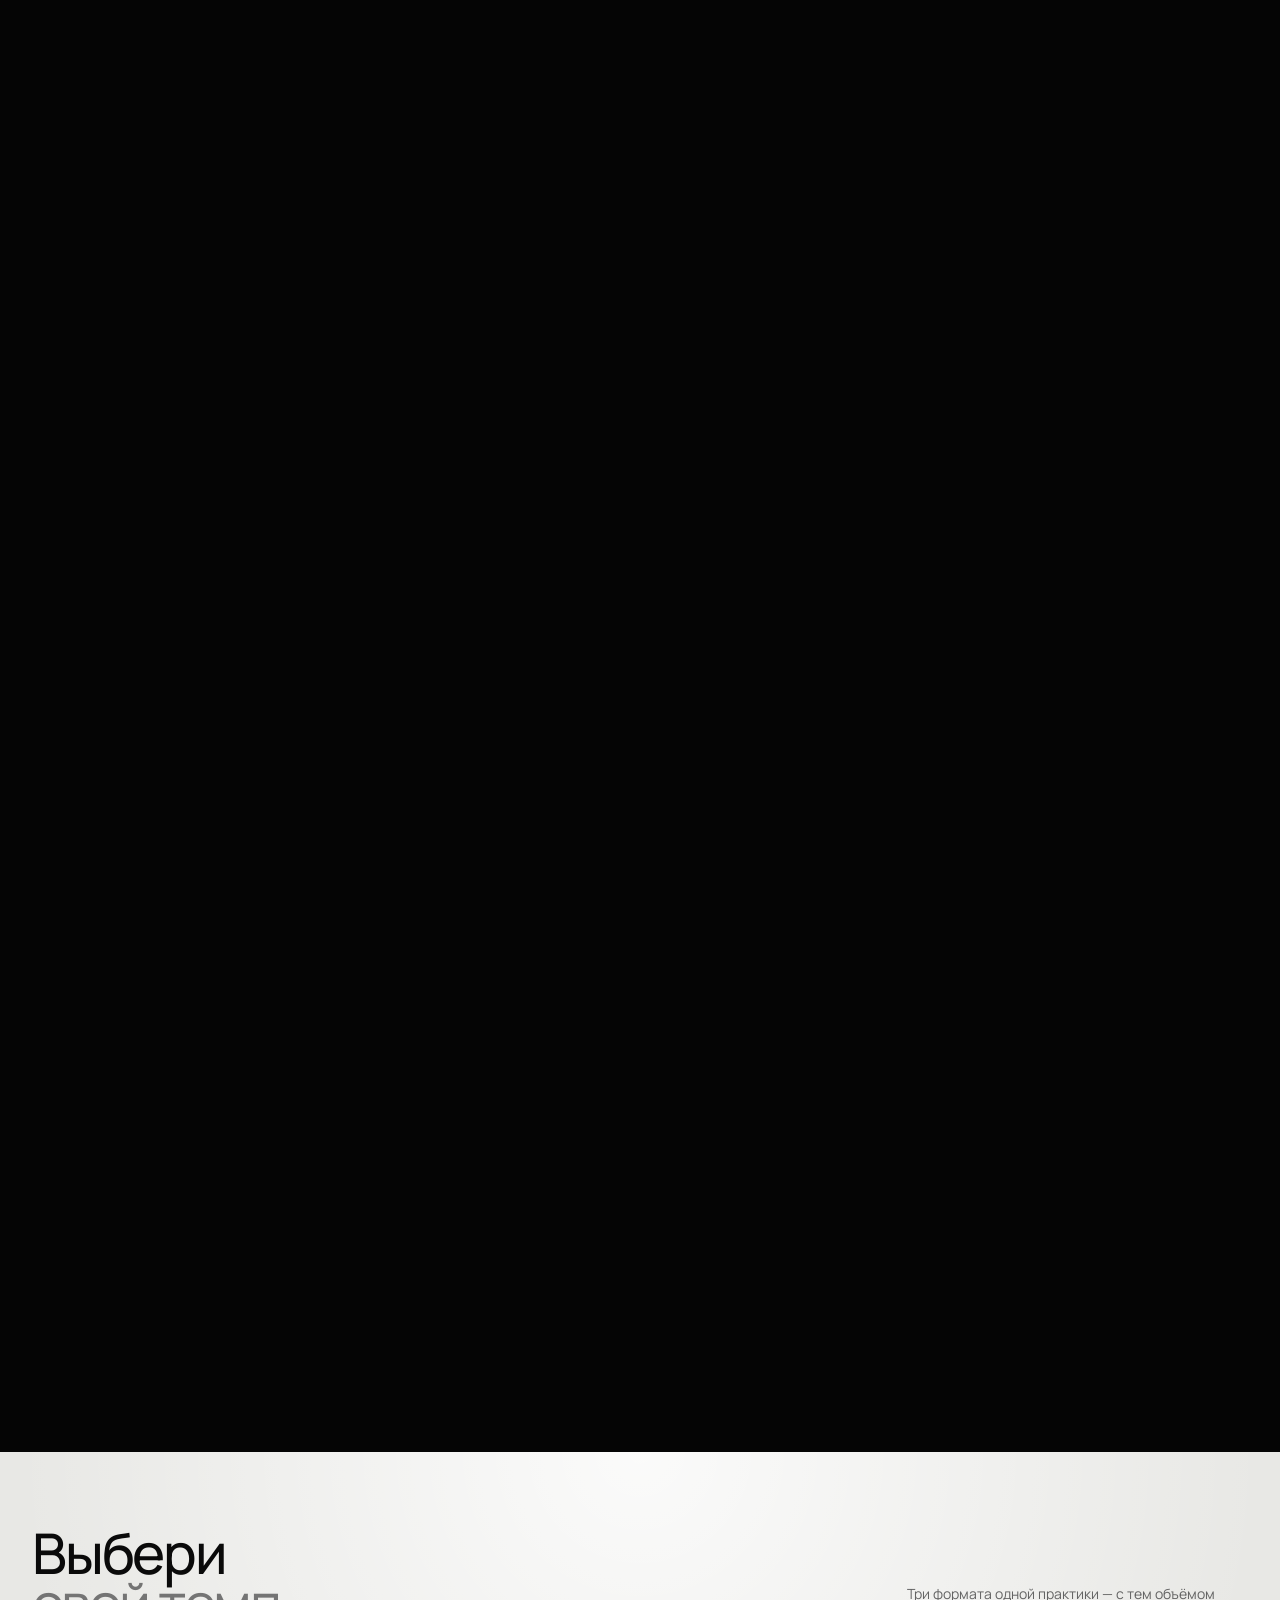
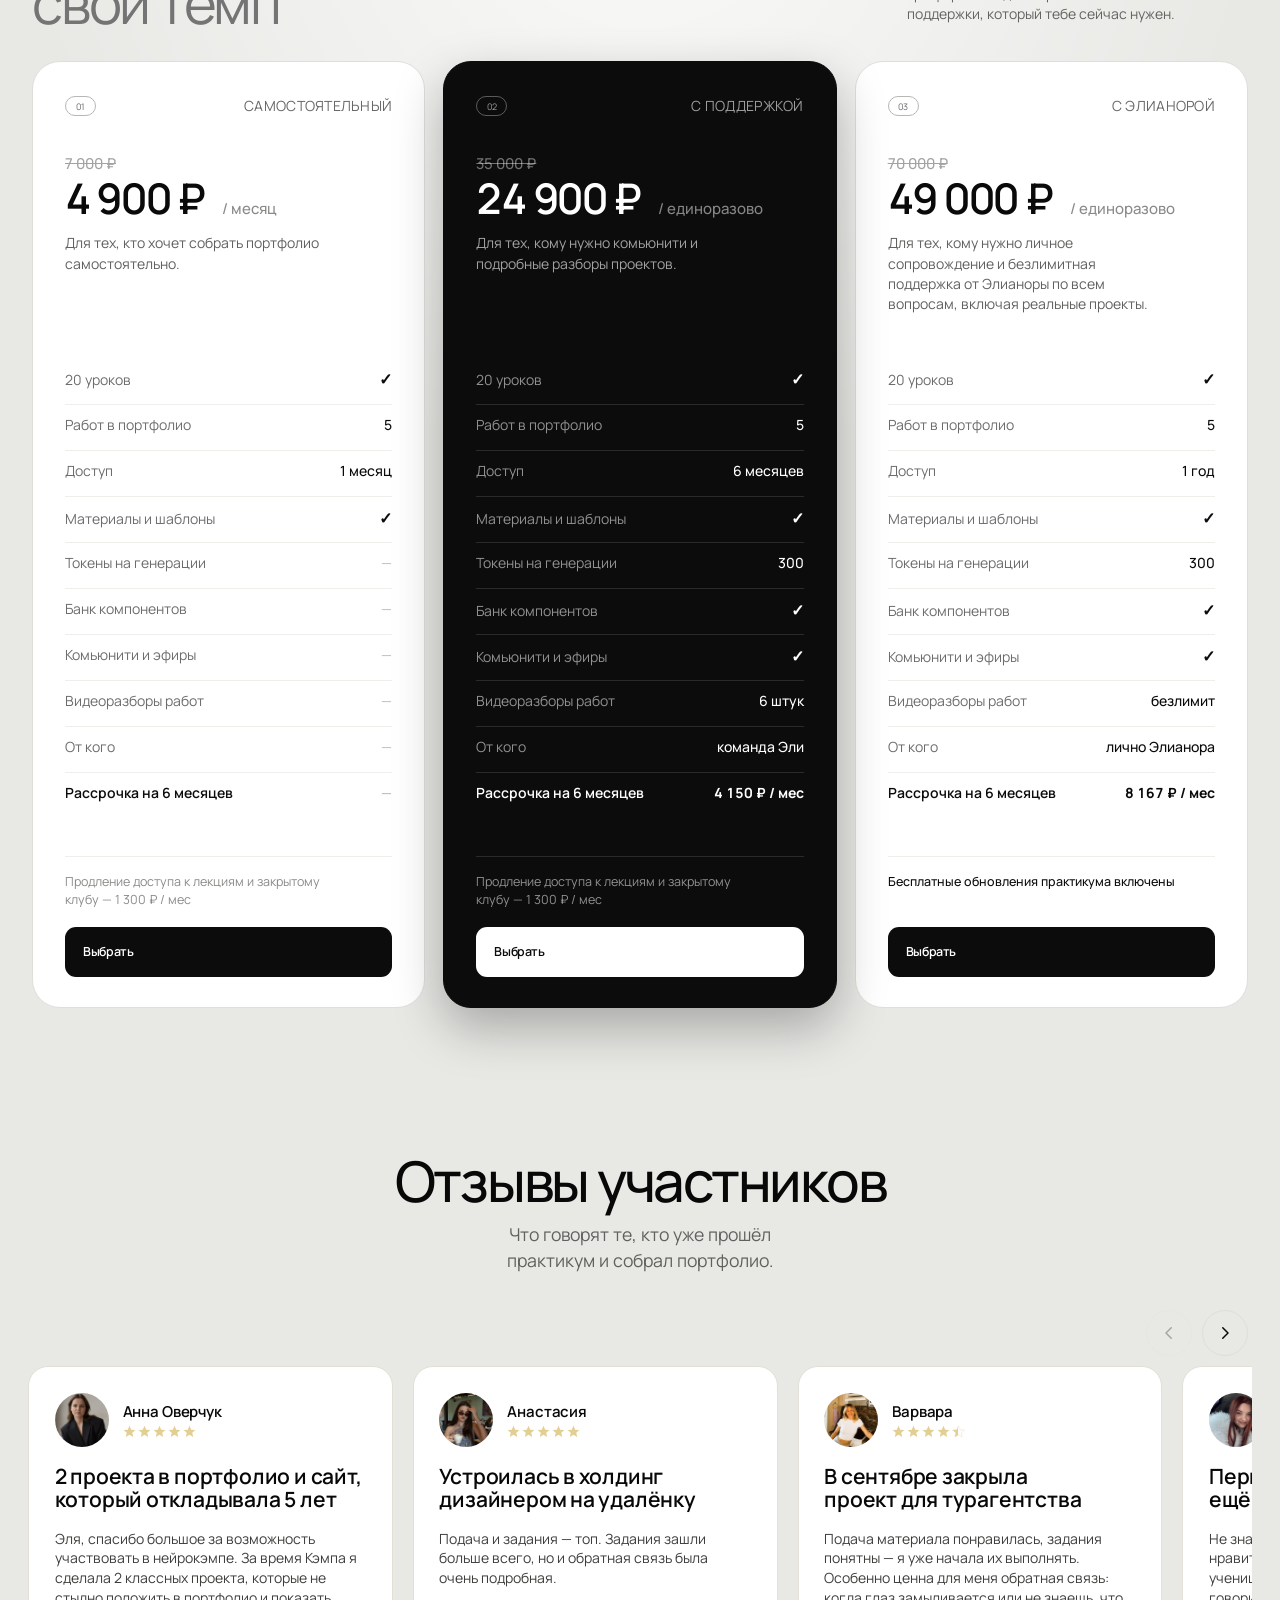
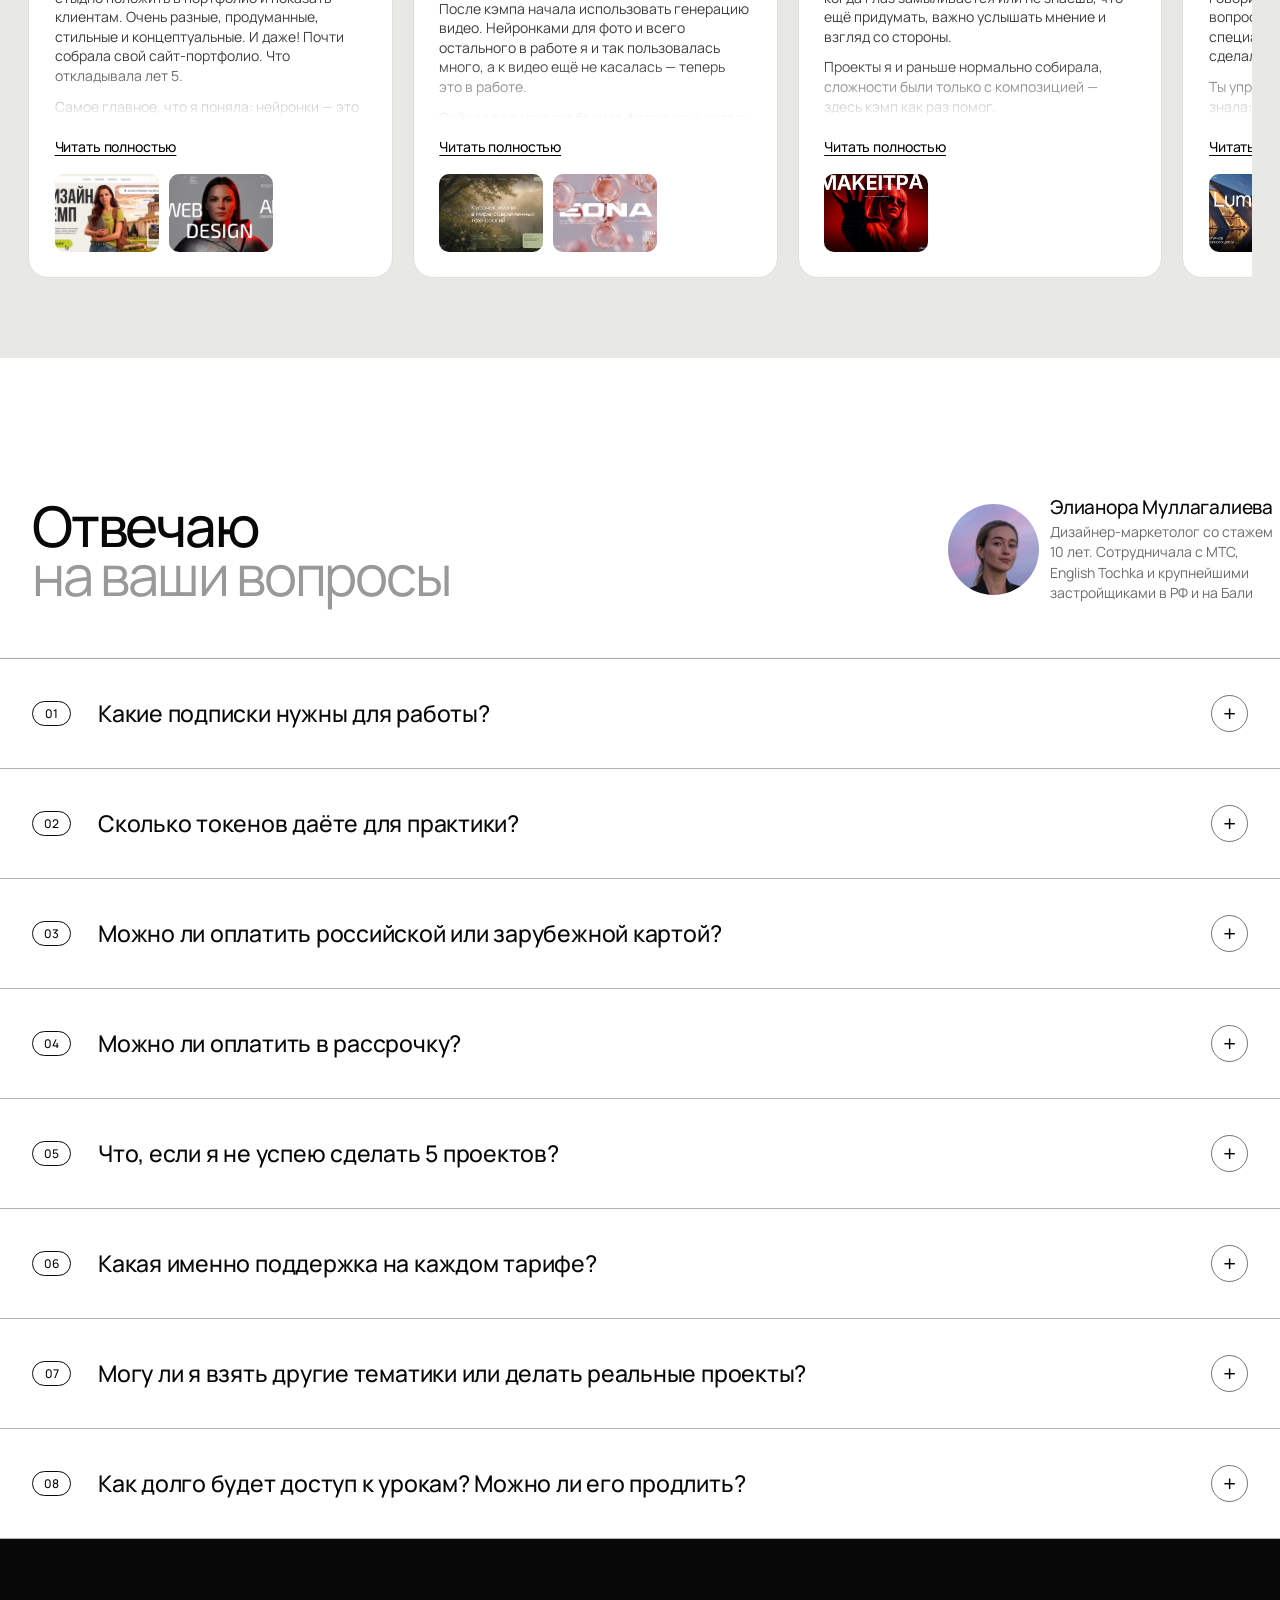
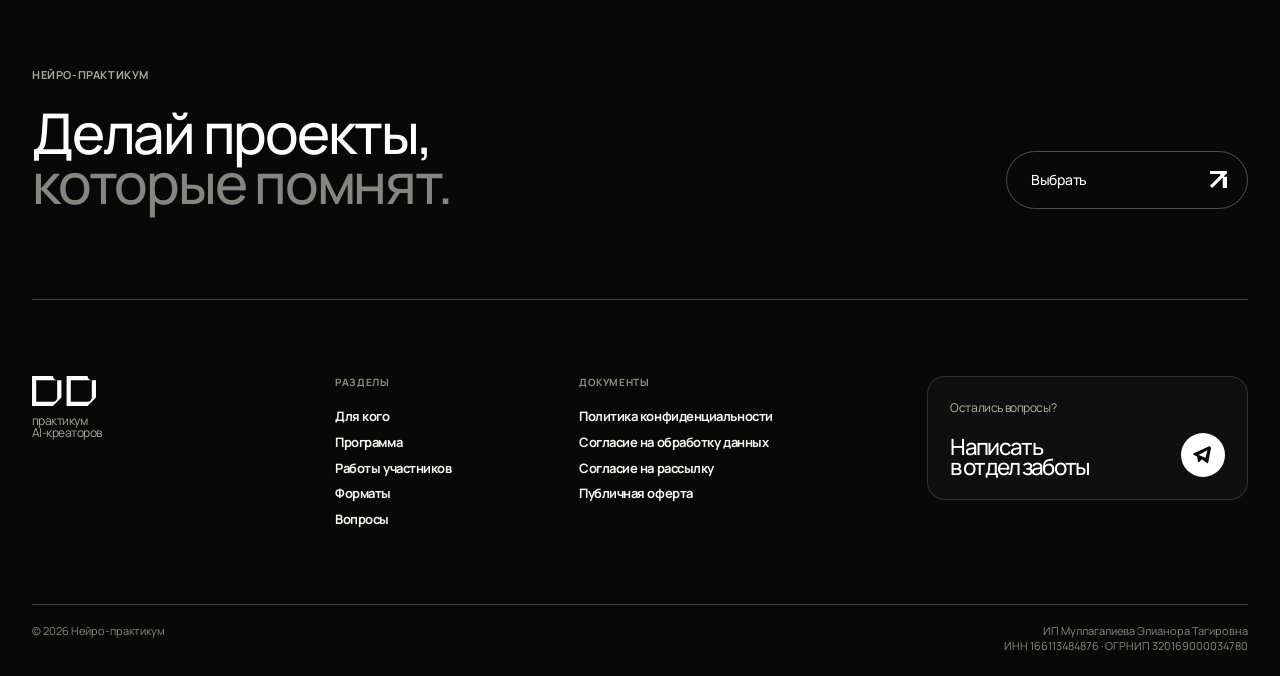
==== commit 197ea18f: "Цена: зачёркнутая над крупной, период на строке цены + лиды - Зачёркнутая старая цена мелко НАД круп" ====
--- a/index.html
+++ b/index.html
@@ -334,8 +334,8 @@
           <article class="plan" data-tariff="start">
             <div class="plan-head">
               <div class="pricing-card-top"><span>01</span><p>Самостоятельный</p></div>
-              <p class="plan-price">4 900 ₽<span class="plan-sub"><s class="plan-old">7 000 ₽</s><span class="pricing-per">/ месяц</span></span></p>
-              <p class="plan-lead">Для тех, кто хочет попробовать и собрать первые проекты сам.</p>
+              <p class="plan-price"><s class="plan-old">7 000 ₽</s><span class="plan-now">4 900 ₽<span class="pricing-per">/ месяц</span></span></p>
+              <p class="plan-lead">Для тех, кто хочет собрать портфолио самостоятельно.</p>
             </div>
             <div class="plan-rows">
               <div class="plan-row"><span>20 уроков</span><b><span class="yes" aria-label="да">✓</span></b></div>
@@ -355,8 +355,8 @@
           <article class="plan plan--focus" data-tariff="practice-plus">
             <div class="plan-head">
               <div class="pricing-card-top"><span>02</span><p>С поддержкой</p></div>
-              <p class="plan-price">24 900 ₽<span class="plan-sub"><s class="plan-old">35 000 ₽</s><span class="pricing-per">/ единоразово</span></span></p>
-              <p class="plan-lead">Для тех, кому нужны разборы и рабочие файлы.</p>
+              <p class="plan-price"><s class="plan-old">35 000 ₽</s><span class="plan-now">24 900 ₽<span class="pricing-per">/ единоразово</span></span></p>
+              <p class="plan-lead">Для тех, кому нужно комьюнити и подробные разборы проектов.</p>
             </div>
             <div class="plan-rows">
               <div class="plan-row"><span>20 уроков</span><b><span class="yes" aria-label="да">✓</span></b></div>
@@ -376,8 +376,8 @@
           <article class="plan" data-tariff="support">
             <div class="plan-head">
               <div class="pricing-card-top"><span>03</span><p>С Элианорой</p></div>
-              <p class="plan-price">49 000 ₽<span class="plan-sub"><s class="plan-old">70 000 ₽</s><span class="pricing-per">/ единоразово</span></span></p>
-              <p class="plan-lead">Личное сопровождение до результата.</p>
+              <p class="plan-price"><s class="plan-old">70 000 ₽</s><span class="plan-now">49 000 ₽<span class="pricing-per">/ единоразово</span></span></p>
+              <p class="plan-lead">Для тех, кому нужно личное сопровождение и безлимитная поддержка от Элианоры по всем вопросам, включая реальные проекты.</p>
             </div>
             <div class="plan-rows">
               <div class="plan-row"><span>20 уроков</span><b><span class="yes" aria-label="да">✓</span></b></div>
--- a/cold.css
+++ b/cold.css
@@ -401,7 +401,7 @@
 /* Шапка карточки: номер/название, цена, лид. Одинаковая
    минимальная высота — чтобы строки-таблицы во всех трёх
    карточках стартовали с одной линии, даже если лид разной длины. */
-.plan-head { min-height:210px; }
+.plan-head { min-height:236px; }
 
 /* Название тарифа чуть крупнее прежнего (было 11px). */
 .plan-head .pricing-card-top { font-size:12px; }
@@ -413,21 +413,24 @@
    но саму цену с «₽» держим вместе через nowrap-обёртку в HTML. */
 .plan-price {
   margin:40px 0 14px;
+  display:flex; flex-direction:column; gap:6px;
+}
+/* Зачёркнутая старая цена — мелкой строкой НАД крупной ценой. */
+.plan-old {
+  color:#a3a3a0; font-size:15px; font-weight:500; line-height:1;
+  text-decoration:line-through; text-decoration-thickness:1px;
+}
+.plan--focus .plan-old { color:rgba(255,255,255,.42); }
+/* Крупная цена и период «/ месяц» — на одной строке. */
+.plan-now {
+  display:flex; align-items:baseline; gap:10px; flex-wrap:wrap;
   font-size:clamp(38px,3.3vw,52px); font-weight:600; line-height:1;
   letter-spacing:-.03em; font-variant-numeric:tabular-nums;
 }
-/* Под крупной ценой — одна строка: зачёркнутая старая цена и
-   период на одном уровне (7 000 ₽  ·  / месяц). */
-.plan-sub {
-  display:flex; align-items:baseline; gap:10px;
-  margin-top:10px;
-}
-.plan-old {
-  color:#a3a3a0; font-size:15px; font-weight:500;
-  text-decoration:line-through; text-decoration-thickness:1px;
-}
-.plan-sub .pricing-per { font-size:15px; font-weight:500; color:#8a8a88; }
-.plan--focus .plan-sub .pricing-per { color:rgba(255,255,255,.5); }
+.plan-now .pricing-per {
+  font-size:15px; font-weight:500; letter-spacing:0; color:#8a8a88;
+}
+.plan--focus .plan-now .pricing-per { color:rgba(255,255,255,.5); }
 .plan-lead {
   max-width:280px; margin:0;
   color:#60605e; font-size:14px; line-height:1.45; letter-spacing:0;
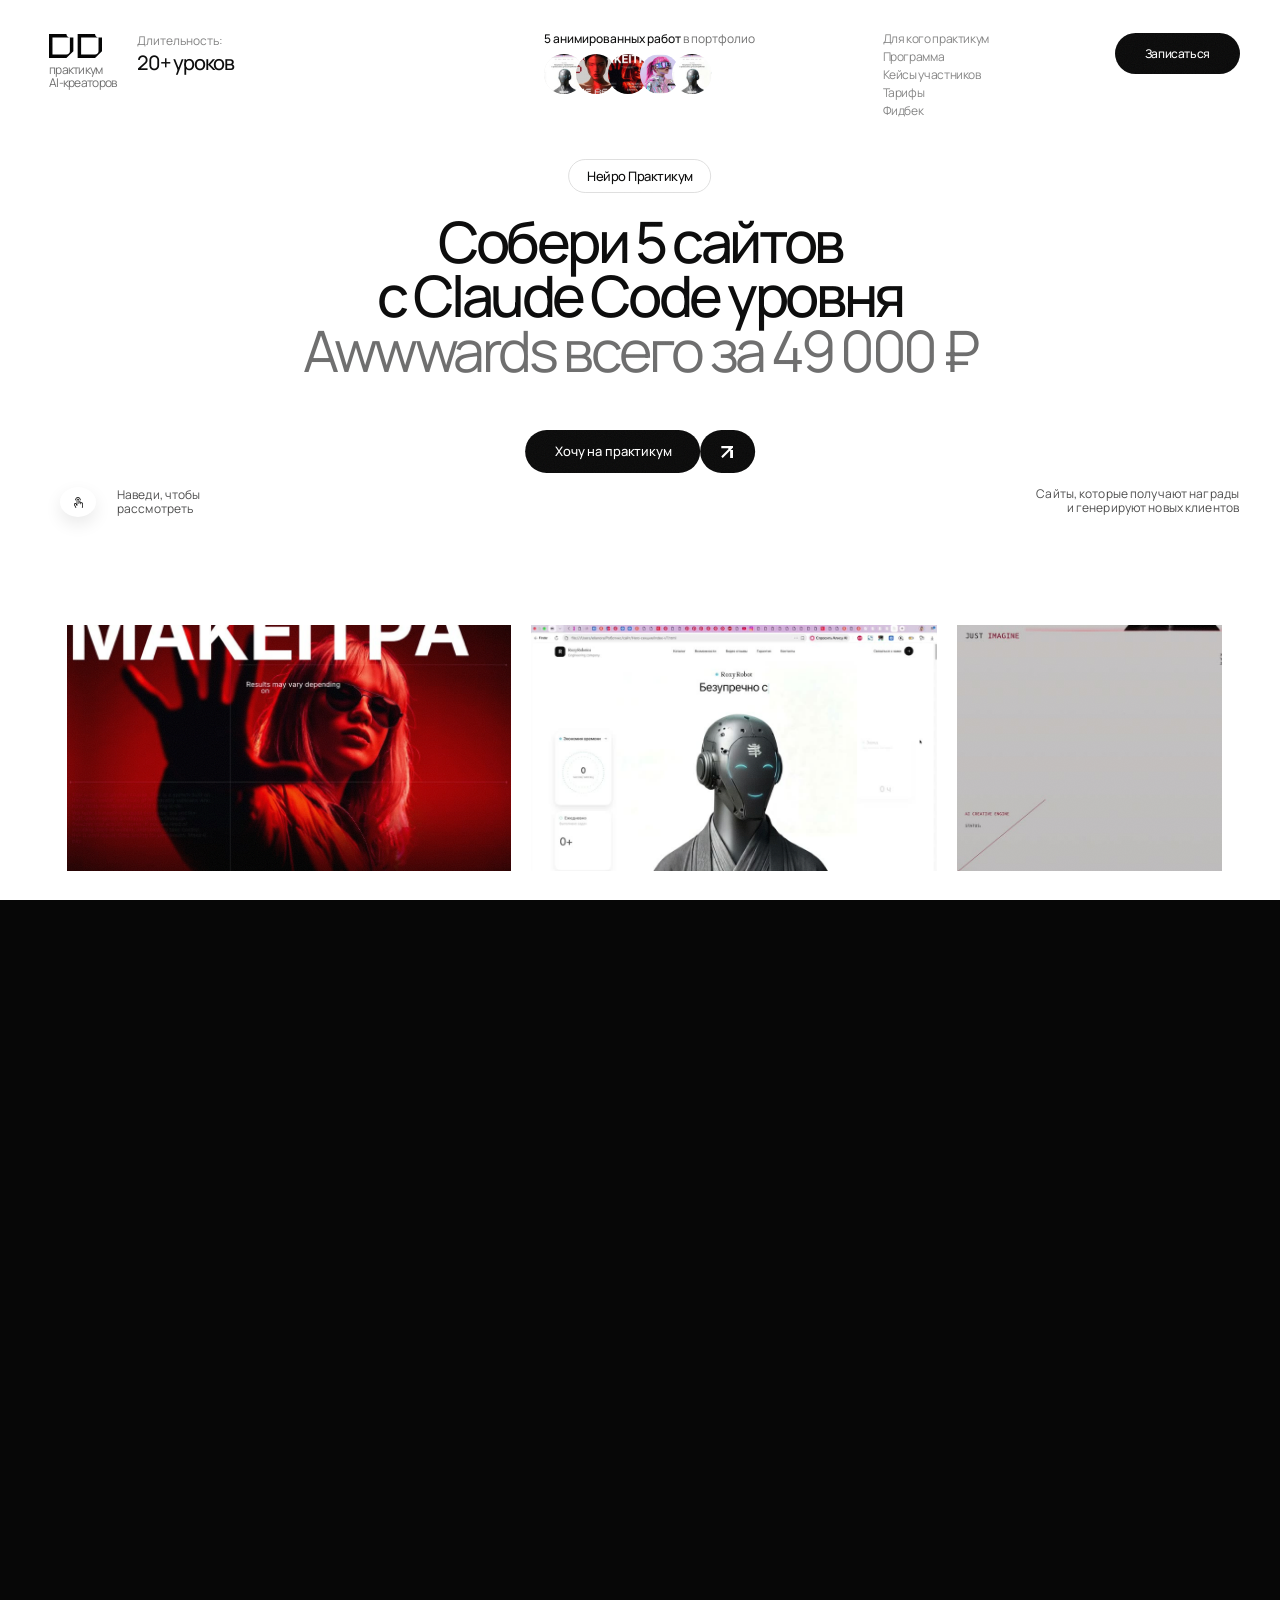
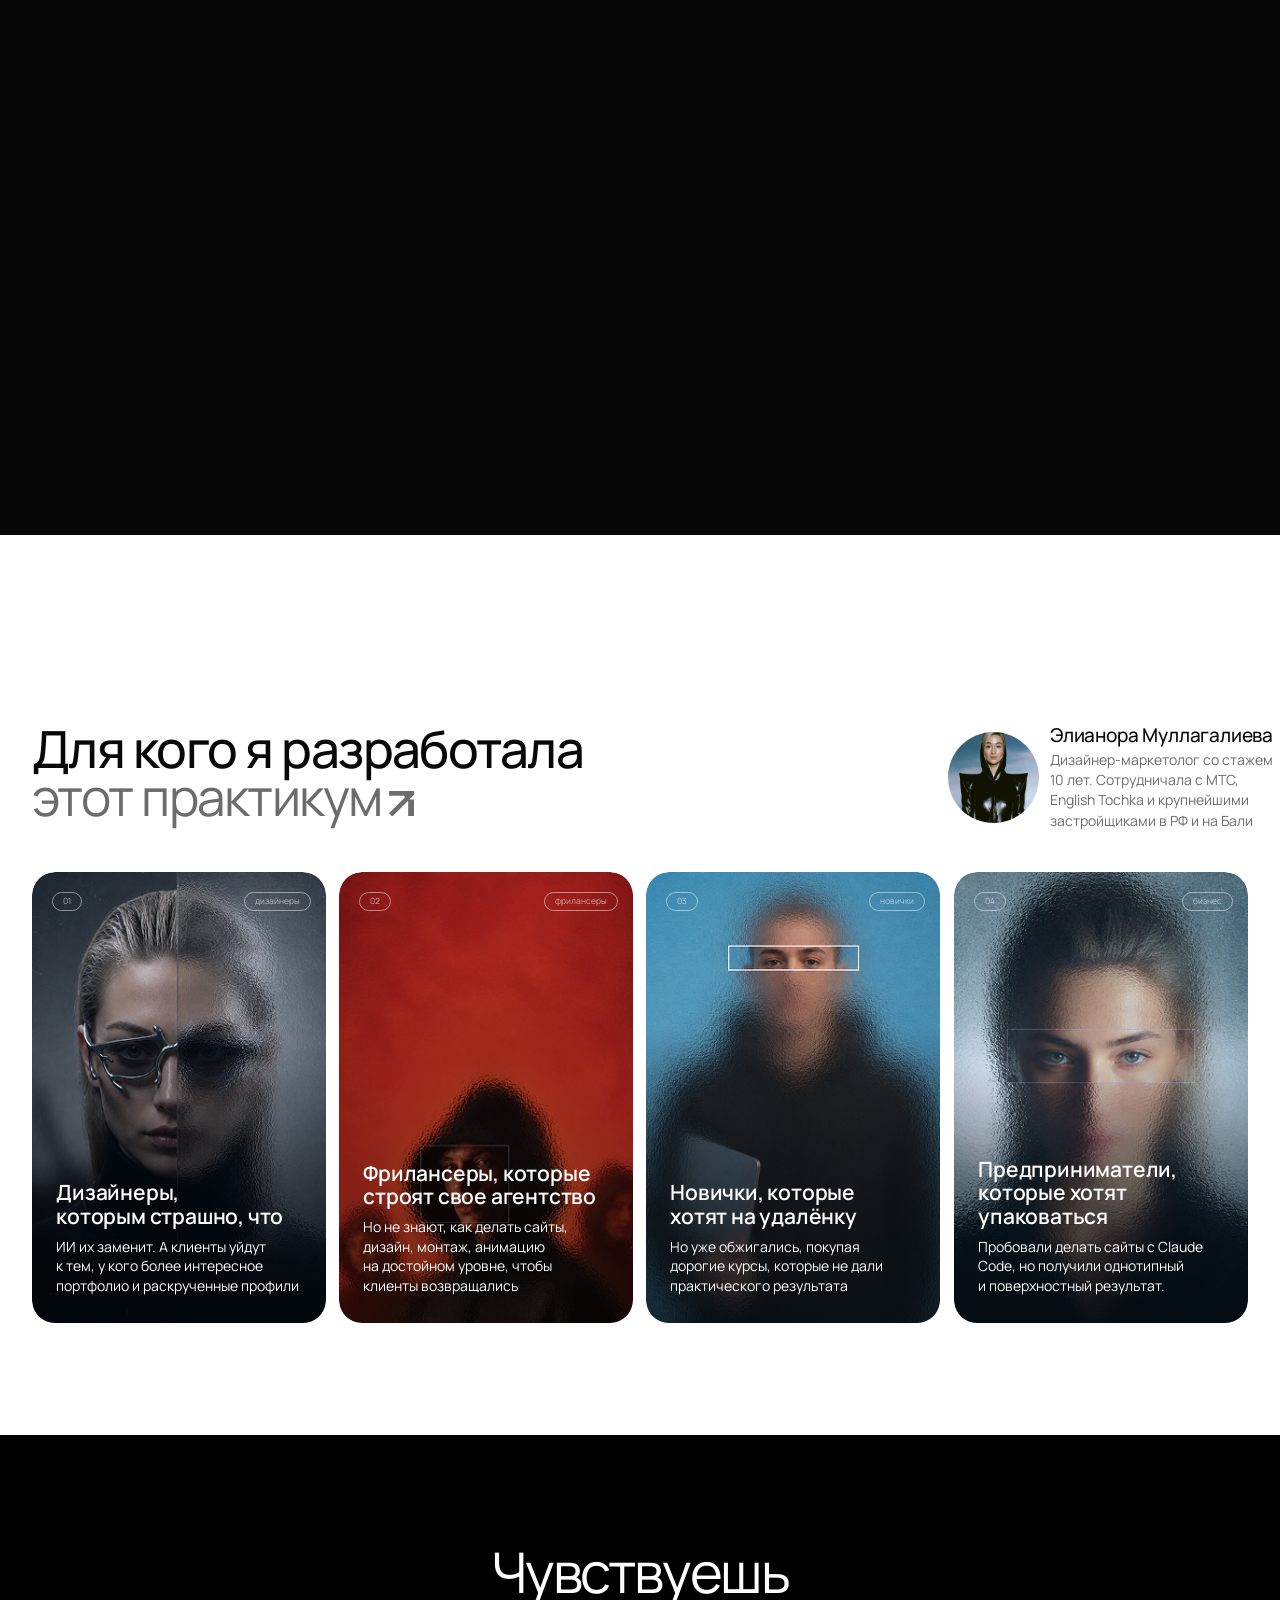
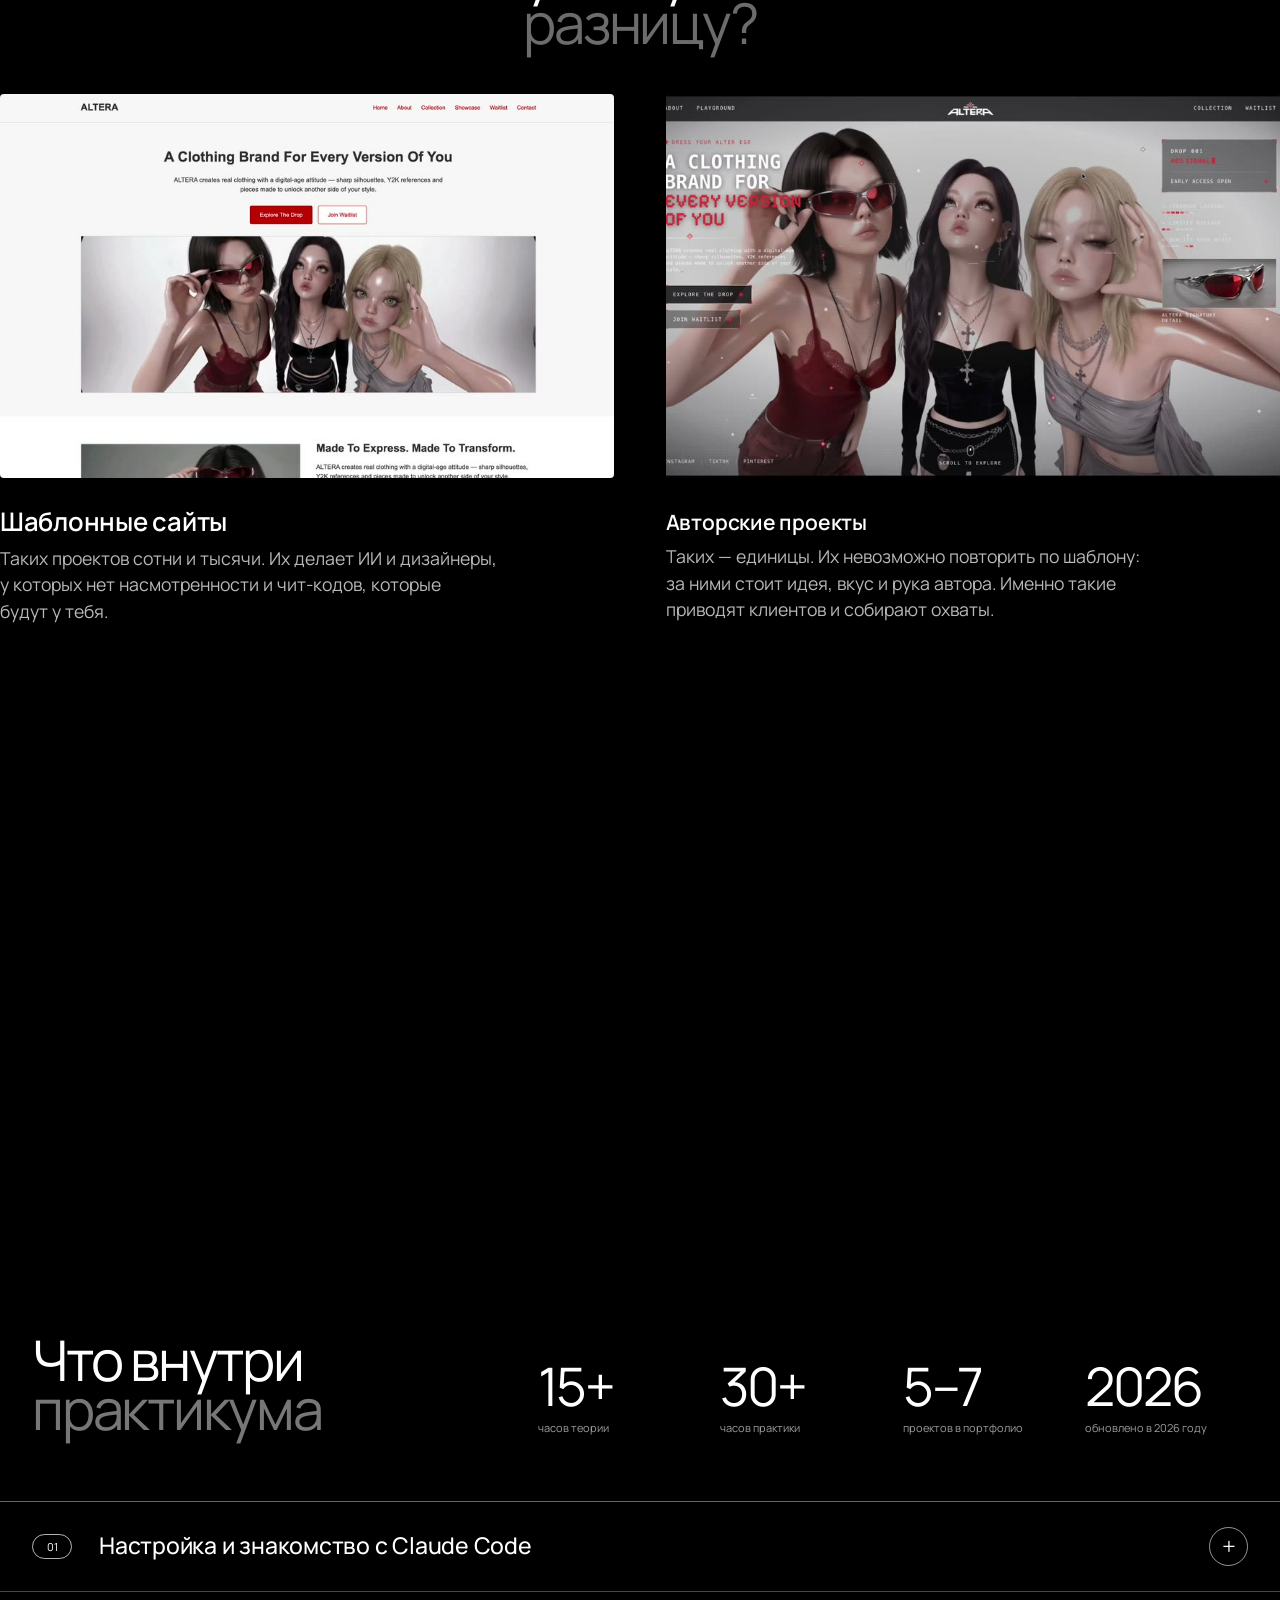
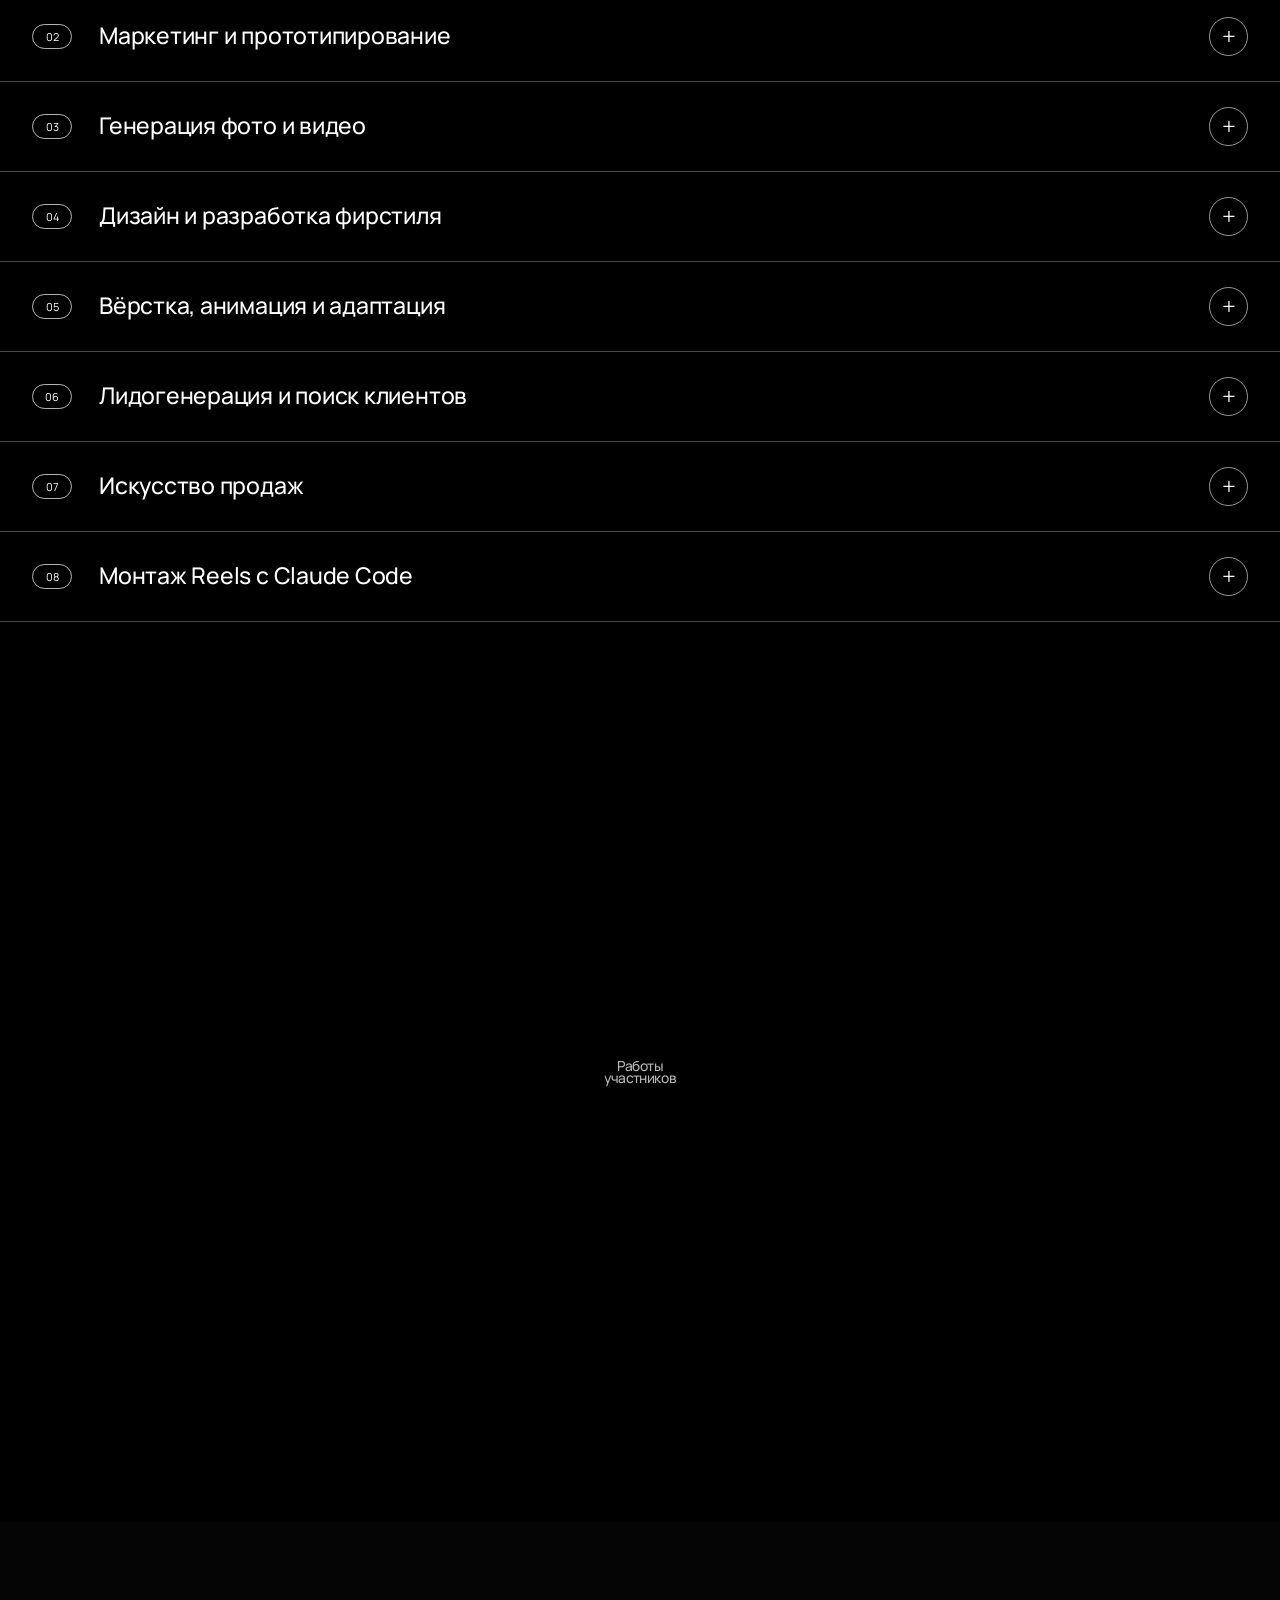
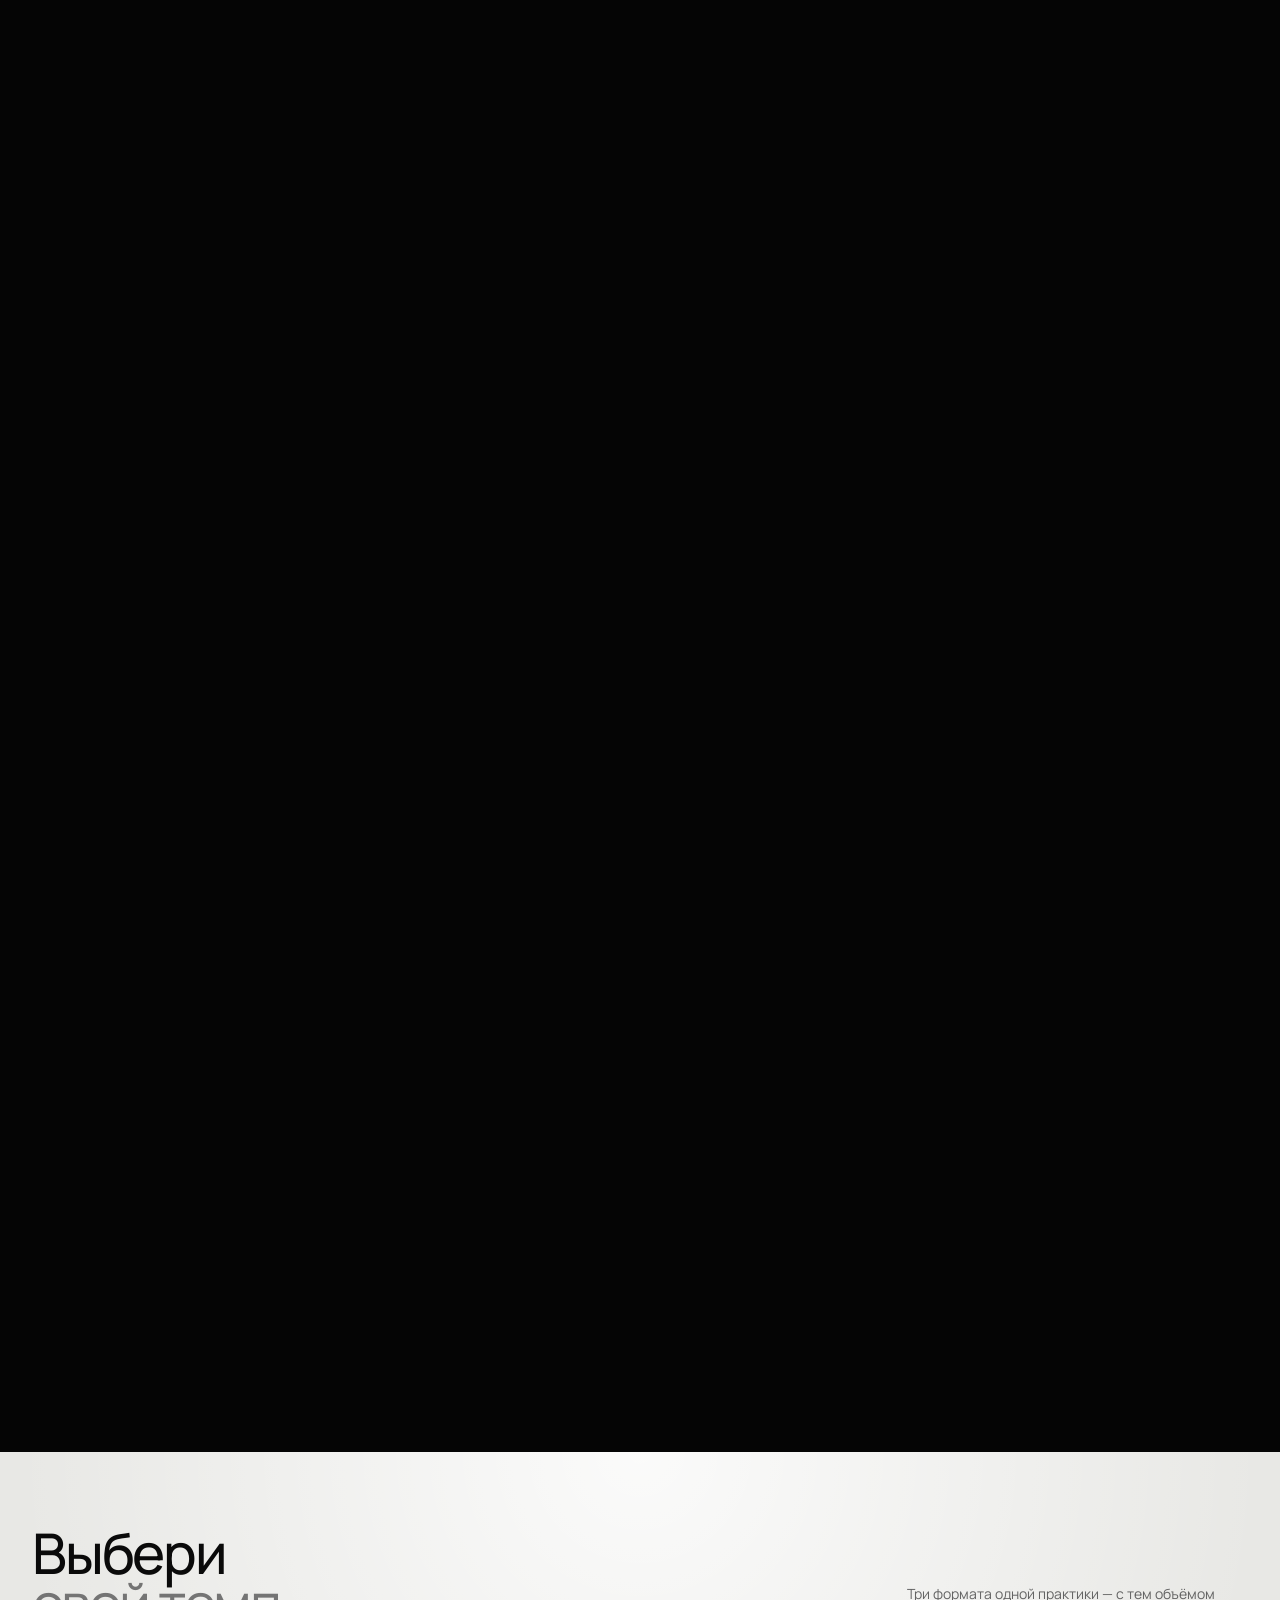
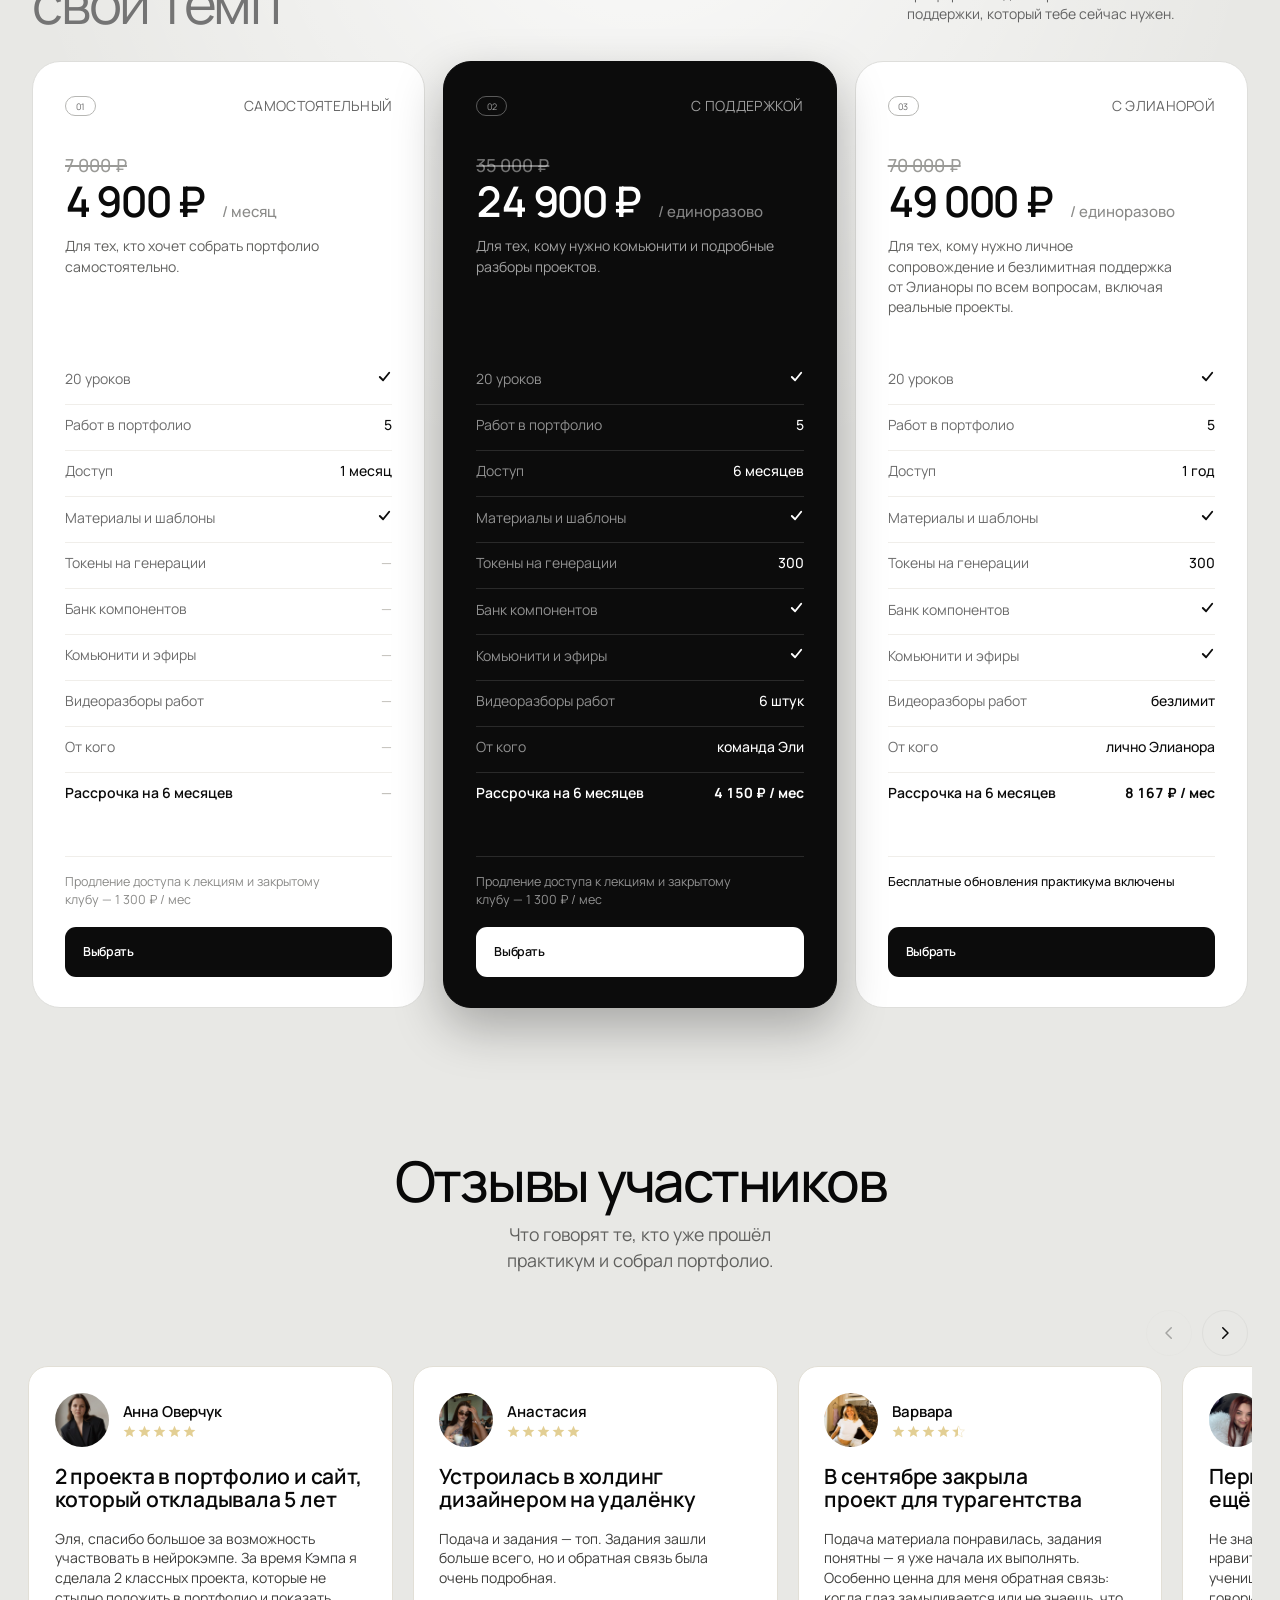
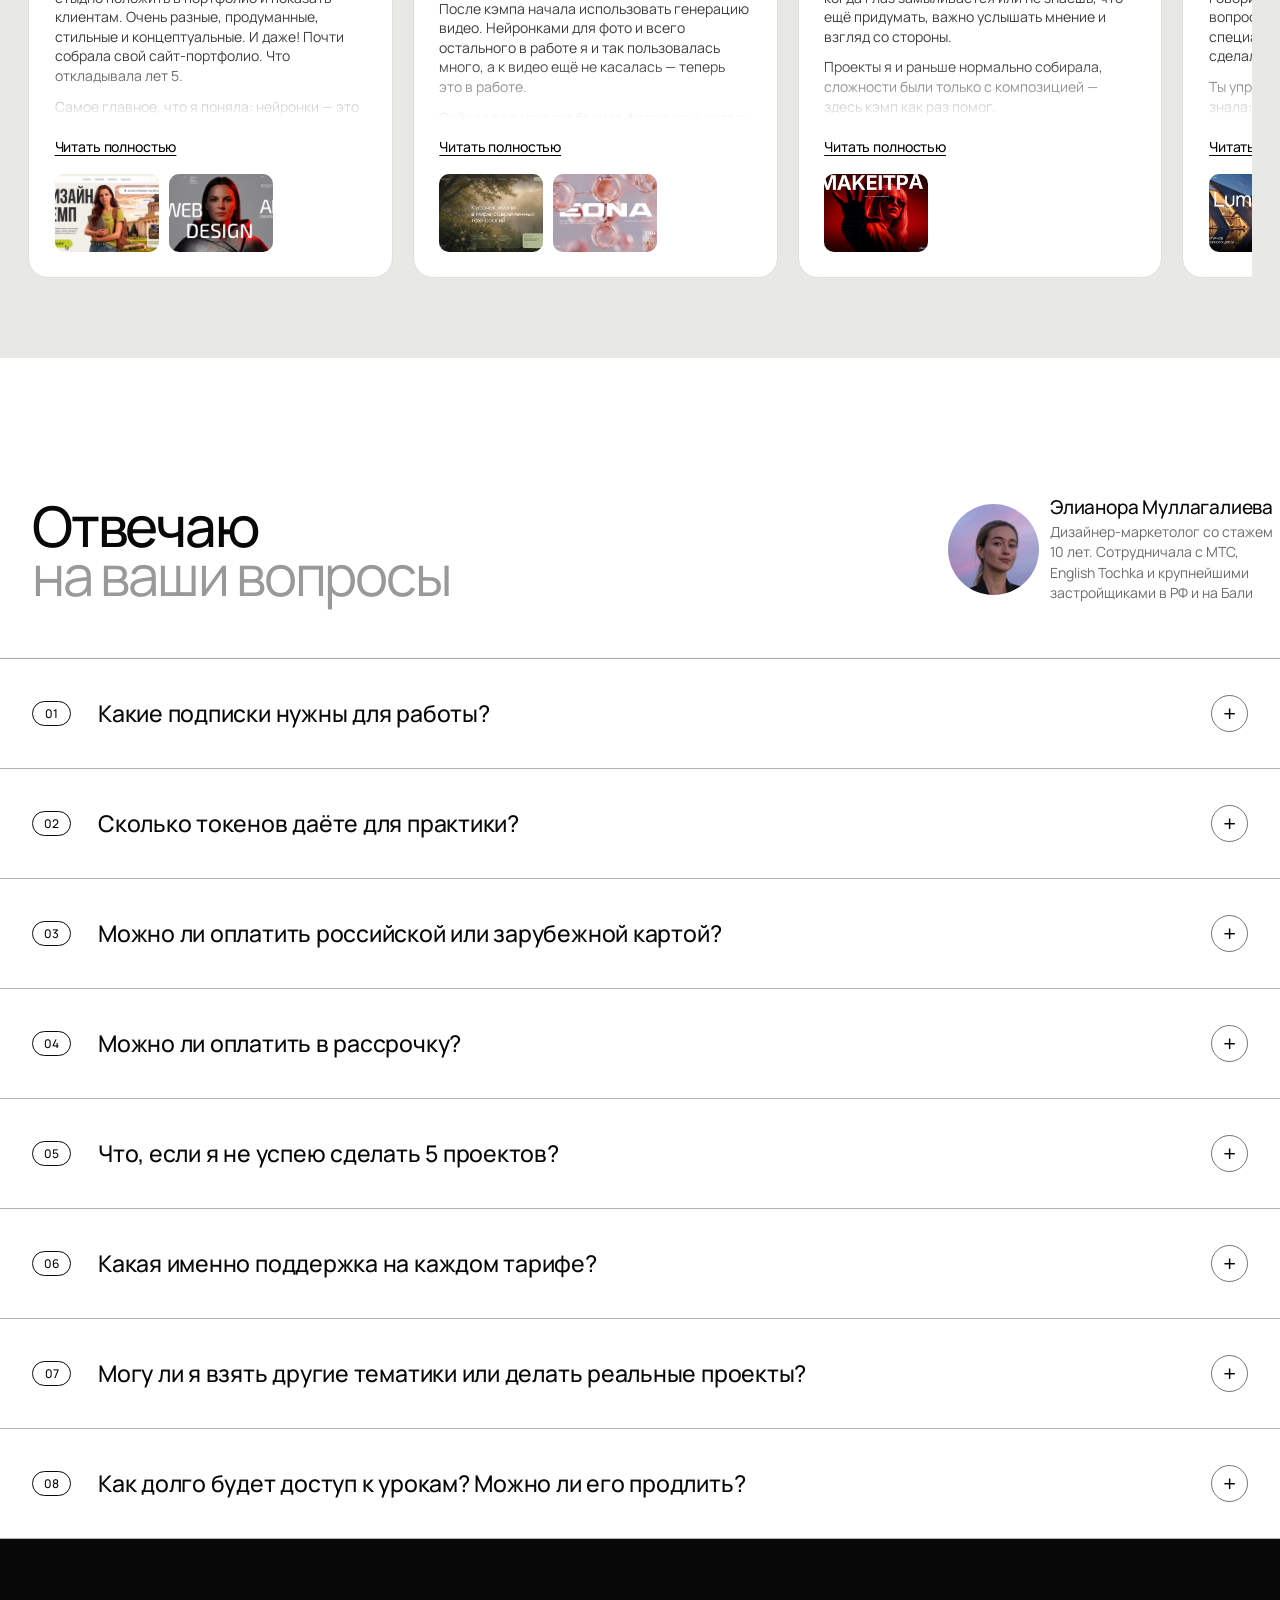
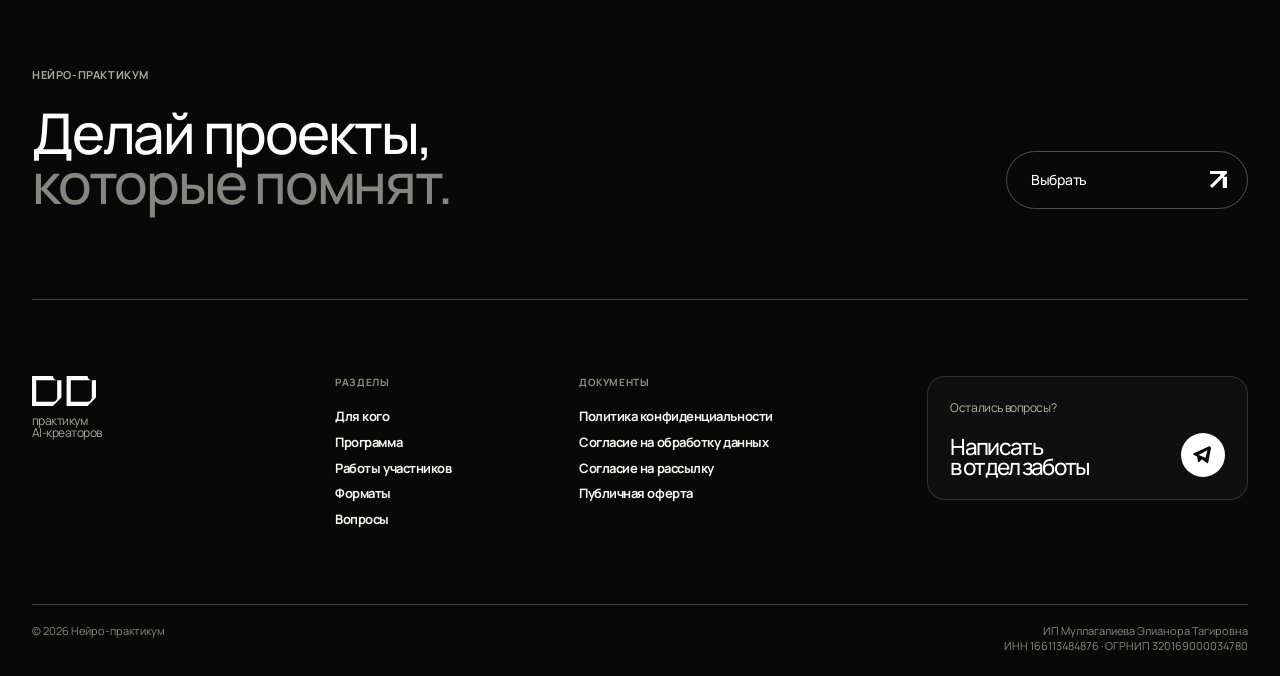
==== commit 86955a34: "Тарифы: крупнее зачёркнутая цена, svg-галочки, чистка предлогов - Зачёркнутая старая цена 15→18px, т" ====
--- a/index.html
+++ b/index.html
@@ -335,13 +335,13 @@
             <div class="plan-head">
               <div class="pricing-card-top"><span>01</span><p>Самостоятельный</p></div>
               <p class="plan-price"><s class="plan-old">7 000 ₽</s><span class="plan-now">4 900 ₽<span class="pricing-per">/ месяц</span></span></p>
-              <p class="plan-lead">Для тех, кто хочет собрать портфолио самостоятельно.</p>
+              <p class="plan-lead">Для тех, кто хочет собрать портфолио самостоятельно.</p>
             </div>
             <div class="plan-rows">
-              <div class="plan-row"><span>20 уроков</span><b><span class="yes" aria-label="да">✓</span></b></div>
+              <div class="plan-row"><span>20 уроков</span><b><span class="yes" aria-label="да"><svg viewBox="0 0 16 16" fill="none" aria-hidden="true"><path d="M3 8.5l3.5 3.5L13 4" stroke="currentColor" stroke-width="2" stroke-linecap="round" stroke-linejoin="round"/></svg></span></b></div>
               <div class="plan-row"><span>Работ в портфолио</span><b>5</b></div>
               <div class="plan-row"><span>Доступ</span><b>1 месяц</b></div>
-              <div class="plan-row"><span>Материалы и шаблоны</span><b><span class="yes" aria-label="да">✓</span></b></div>
+              <div class="plan-row"><span>Материалы и шаблоны</span><b><span class="yes" aria-label="да"><svg viewBox="0 0 16 16" fill="none" aria-hidden="true"><path d="M3 8.5l3.5 3.5L13 4" stroke="currentColor" stroke-width="2" stroke-linecap="round" stroke-linejoin="round"/></svg></span></b></div>
               <div class="plan-row"><span>Токены на генерации</span><b><span class="no" aria-label="нет">—</span></b></div>
               <div class="plan-row"><span>Банк компонентов</span><b><span class="no" aria-label="нет">—</span></b></div>
               <div class="plan-row"><span>Комьюнити и эфиры</span><b><span class="no" aria-label="нет">—</span></b></div>
@@ -356,16 +356,16 @@
             <div class="plan-head">
               <div class="pricing-card-top"><span>02</span><p>С поддержкой</p></div>
               <p class="plan-price"><s class="plan-old">35 000 ₽</s><span class="plan-now">24 900 ₽<span class="pricing-per">/ единоразово</span></span></p>
-              <p class="plan-lead">Для тех, кому нужно комьюнити и подробные разборы проектов.</p>
+              <p class="plan-lead">Для тех, кому нужно комьюнити и подробные разборы проектов.</p>
             </div>
             <div class="plan-rows">
-              <div class="plan-row"><span>20 уроков</span><b><span class="yes" aria-label="да">✓</span></b></div>
+              <div class="plan-row"><span>20 уроков</span><b><span class="yes" aria-label="да"><svg viewBox="0 0 16 16" fill="none" aria-hidden="true"><path d="M3 8.5l3.5 3.5L13 4" stroke="currentColor" stroke-width="2" stroke-linecap="round" stroke-linejoin="round"/></svg></span></b></div>
               <div class="plan-row"><span>Работ в портфолио</span><b>5</b></div>
               <div class="plan-row"><span>Доступ</span><b>6 месяцев</b></div>
-              <div class="plan-row"><span>Материалы и шаблоны</span><b><span class="yes" aria-label="да">✓</span></b></div>
+              <div class="plan-row"><span>Материалы и шаблоны</span><b><span class="yes" aria-label="да"><svg viewBox="0 0 16 16" fill="none" aria-hidden="true"><path d="M3 8.5l3.5 3.5L13 4" stroke="currentColor" stroke-width="2" stroke-linecap="round" stroke-linejoin="round"/></svg></span></b></div>
               <div class="plan-row"><span>Токены на генерации</span><b>300</b></div>
-              <div class="plan-row"><span>Банк компонентов</span><b><span class="yes" aria-label="да">✓</span></b></div>
-              <div class="plan-row"><span>Комьюнити и эфиры</span><b><span class="yes" aria-label="да">✓</span></b></div>
+              <div class="plan-row"><span>Банк компонентов</span><b><span class="yes" aria-label="да"><svg viewBox="0 0 16 16" fill="none" aria-hidden="true"><path d="M3 8.5l3.5 3.5L13 4" stroke="currentColor" stroke-width="2" stroke-linecap="round" stroke-linejoin="round"/></svg></span></b></div>
+              <div class="plan-row"><span>Комьюнити и эфиры</span><b><span class="yes" aria-label="да"><svg viewBox="0 0 16 16" fill="none" aria-hidden="true"><path d="M3 8.5l3.5 3.5L13 4" stroke="currentColor" stroke-width="2" stroke-linecap="round" stroke-linejoin="round"/></svg></span></b></div>
               <div class="plan-row"><span>Видеоразборы работ</span><b>6 штук</b></div>
               <div class="plan-row"><span>От кого</span><b>команда Эли</b></div>
               <div class="plan-row plan-instal"><span>Рассрочка на 6 месяцев</span><b>4 150 ₽ / мес</b></div>
@@ -377,16 +377,16 @@
             <div class="plan-head">
               <div class="pricing-card-top"><span>03</span><p>С Элианорой</p></div>
               <p class="plan-price"><s class="plan-old">70 000 ₽</s><span class="plan-now">49 000 ₽<span class="pricing-per">/ единоразово</span></span></p>
-              <p class="plan-lead">Для тех, кому нужно личное сопровождение и безлимитная поддержка от Элианоры по всем вопросам, включая реальные проекты.</p>
+              <p class="plan-lead">Для тех, кому нужно личное сопровождение и безлимитная поддержка от Элианоры по всем вопросам, включая реальные проекты.</p>
             </div>
             <div class="plan-rows">
-              <div class="plan-row"><span>20 уроков</span><b><span class="yes" aria-label="да">✓</span></b></div>
+              <div class="plan-row"><span>20 уроков</span><b><span class="yes" aria-label="да"><svg viewBox="0 0 16 16" fill="none" aria-hidden="true"><path d="M3 8.5l3.5 3.5L13 4" stroke="currentColor" stroke-width="2" stroke-linecap="round" stroke-linejoin="round"/></svg></span></b></div>
               <div class="plan-row"><span>Работ в портфолио</span><b>5</b></div>
               <div class="plan-row"><span>Доступ</span><b>1 год</b></div>
-              <div class="plan-row"><span>Материалы и шаблоны</span><b><span class="yes" aria-label="да">✓</span></b></div>
+              <div class="plan-row"><span>Материалы и шаблоны</span><b><span class="yes" aria-label="да"><svg viewBox="0 0 16 16" fill="none" aria-hidden="true"><path d="M3 8.5l3.5 3.5L13 4" stroke="currentColor" stroke-width="2" stroke-linecap="round" stroke-linejoin="round"/></svg></span></b></div>
               <div class="plan-row"><span>Токены на генерации</span><b>300</b></div>
-              <div class="plan-row"><span>Банк компонентов</span><b><span class="yes" aria-label="да">✓</span></b></div>
-              <div class="plan-row"><span>Комьюнити и эфиры</span><b><span class="yes" aria-label="да">✓</span></b></div>
+              <div class="plan-row"><span>Банк компонентов</span><b><span class="yes" aria-label="да"><svg viewBox="0 0 16 16" fill="none" aria-hidden="true"><path d="M3 8.5l3.5 3.5L13 4" stroke="currentColor" stroke-width="2" stroke-linecap="round" stroke-linejoin="round"/></svg></span></b></div>
+              <div class="plan-row"><span>Комьюнити и эфиры</span><b><span class="yes" aria-label="да"><svg viewBox="0 0 16 16" fill="none" aria-hidden="true"><path d="M3 8.5l3.5 3.5L13 4" stroke="currentColor" stroke-width="2" stroke-linecap="round" stroke-linejoin="round"/></svg></span></b></div>
               <div class="plan-row"><span>Видеоразборы работ</span><b>безлимит</b></div>
               <div class="plan-row"><span>От кого</span><b>лично Элианора</b></div>
               <div class="plan-row plan-instal"><span>Рассрочка на 6 месяцев</span><b>8 167 ₽ / мес</b></div>
--- a/cold.css
+++ b/cold.css
@@ -417,8 +417,8 @@
 }
 /* Зачёркнутая старая цена — мелкой строкой НАД крупной ценой. */
 .plan-old {
-  color:#a3a3a0; font-size:15px; font-weight:500; line-height:1;
-  text-decoration:line-through; text-decoration-thickness:1px;
+  color:#9a9a97; font-size:18px; font-weight:500; line-height:1;
+  text-decoration:line-through; text-decoration-thickness:1.5px;
 }
 .plan--focus .plan-old { color:rgba(255,255,255,.42); }
 /* Крупная цена и период «/ месяц» — на одной строке. */
@@ -432,8 +432,9 @@
 }
 .plan--focus .plan-now .pricing-per { color:rgba(255,255,255,.5); }
 .plan-lead {
-  max-width:280px; margin:0;
+  max-width:300px; margin:0;
   color:#60605e; font-size:14px; line-height:1.45; letter-spacing:0;
+  text-wrap:pretty;
 }
 
 /* Середина — таблица: строки «подпись — значение». Фиксированная
@@ -452,7 +453,10 @@
 .plan-row b { font-weight:500; text-align:right; }
 
 /* Галочки и прочерки — в цвете текста, без зелёного. */
-.plan-row .yes { color:#0c0c0c; font-size:16px; font-weight:600; }
+.plan-row .yes {
+  display:inline-flex; width:15px; height:15px; color:#0c0c0c;
+}
+.plan-row .yes svg { width:100%; height:100%; }
 .plan-row .no  { color:#c4c2bd; }
 
 /* Сноска над кнопкой (продление / обновления) — как в прежних
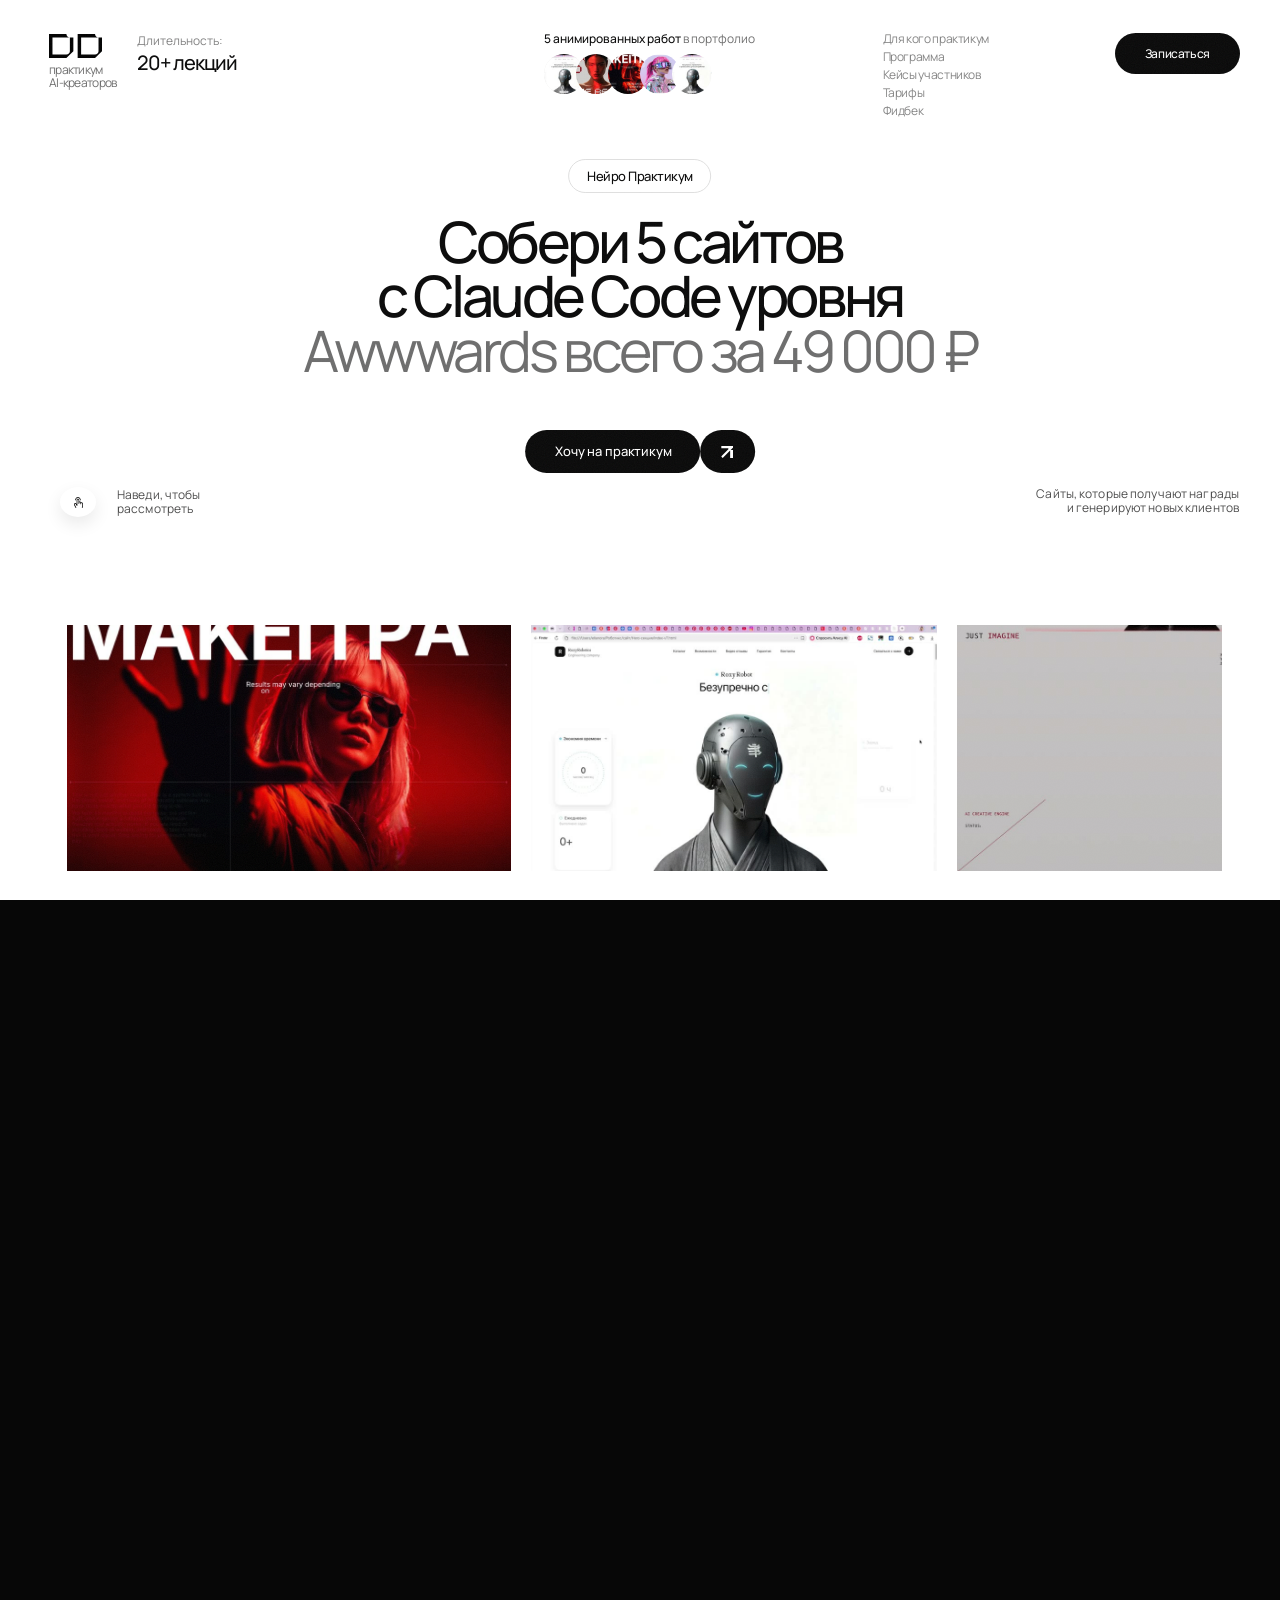
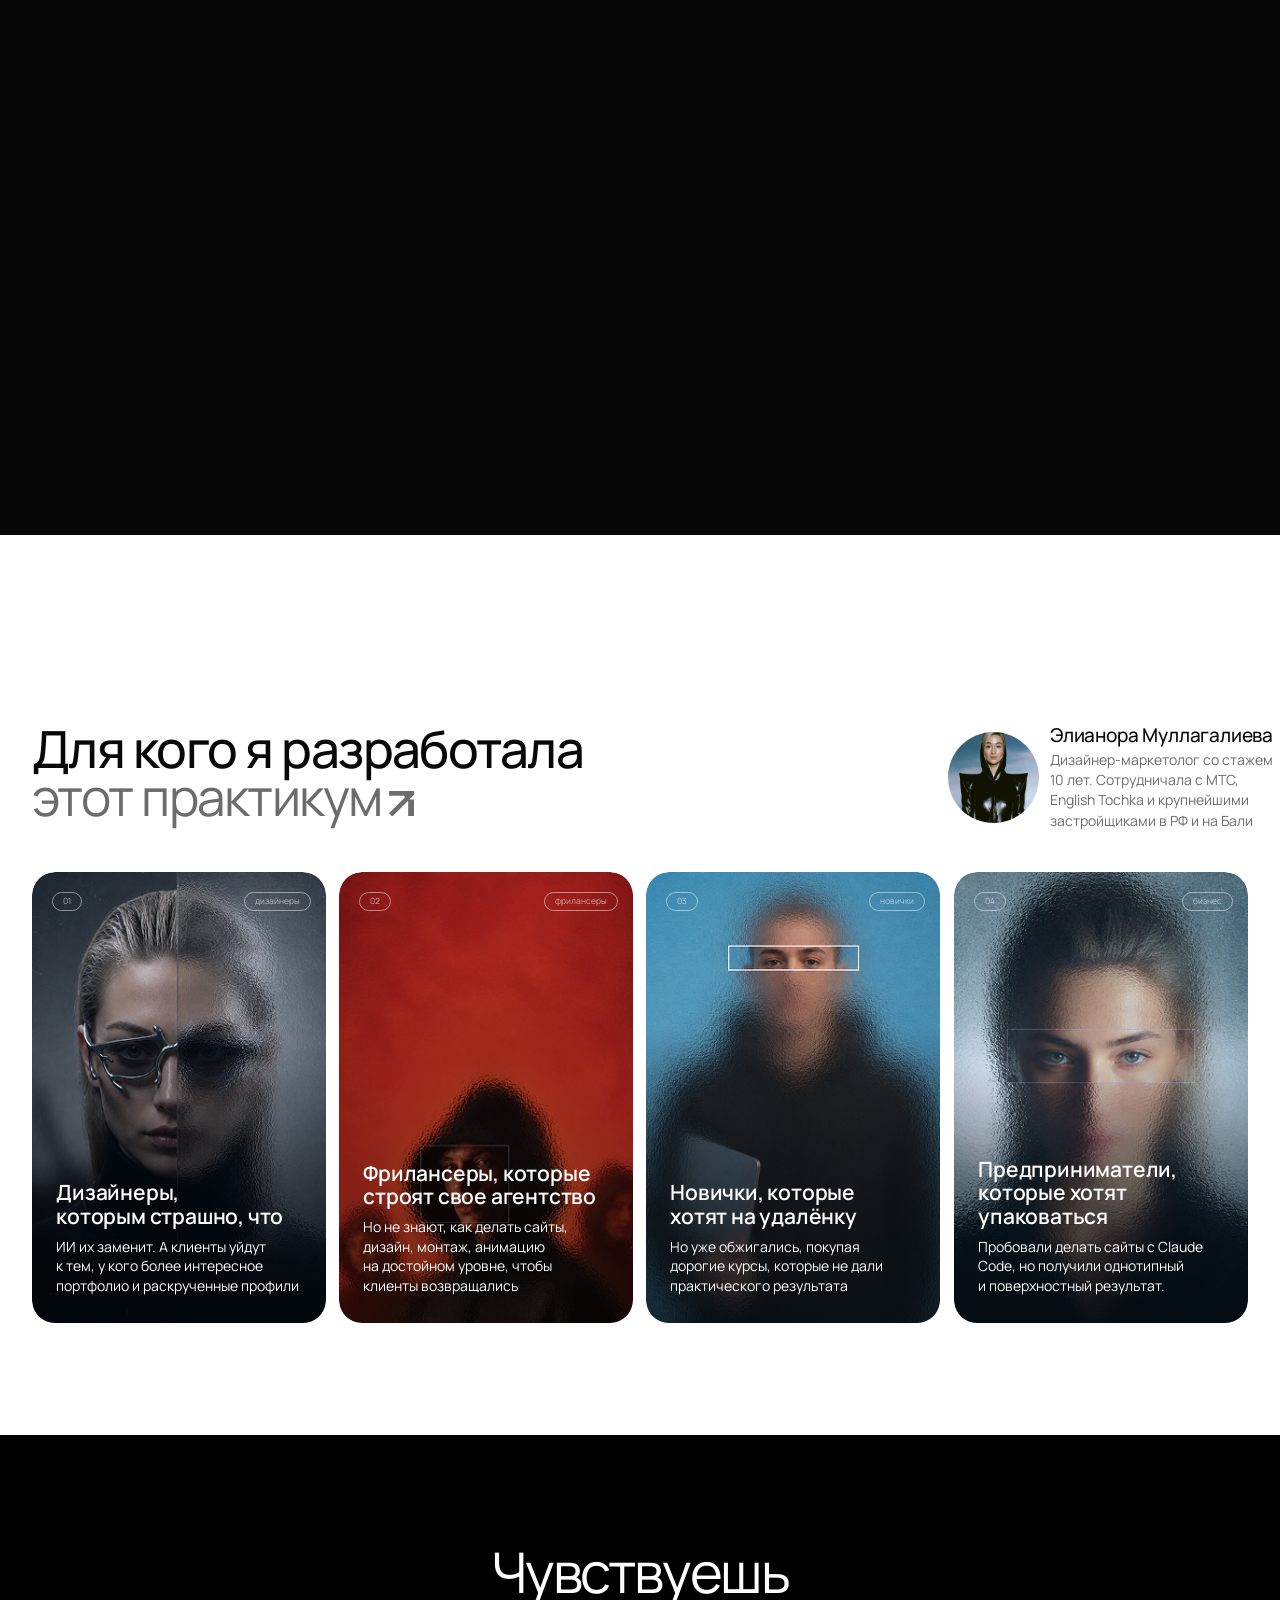
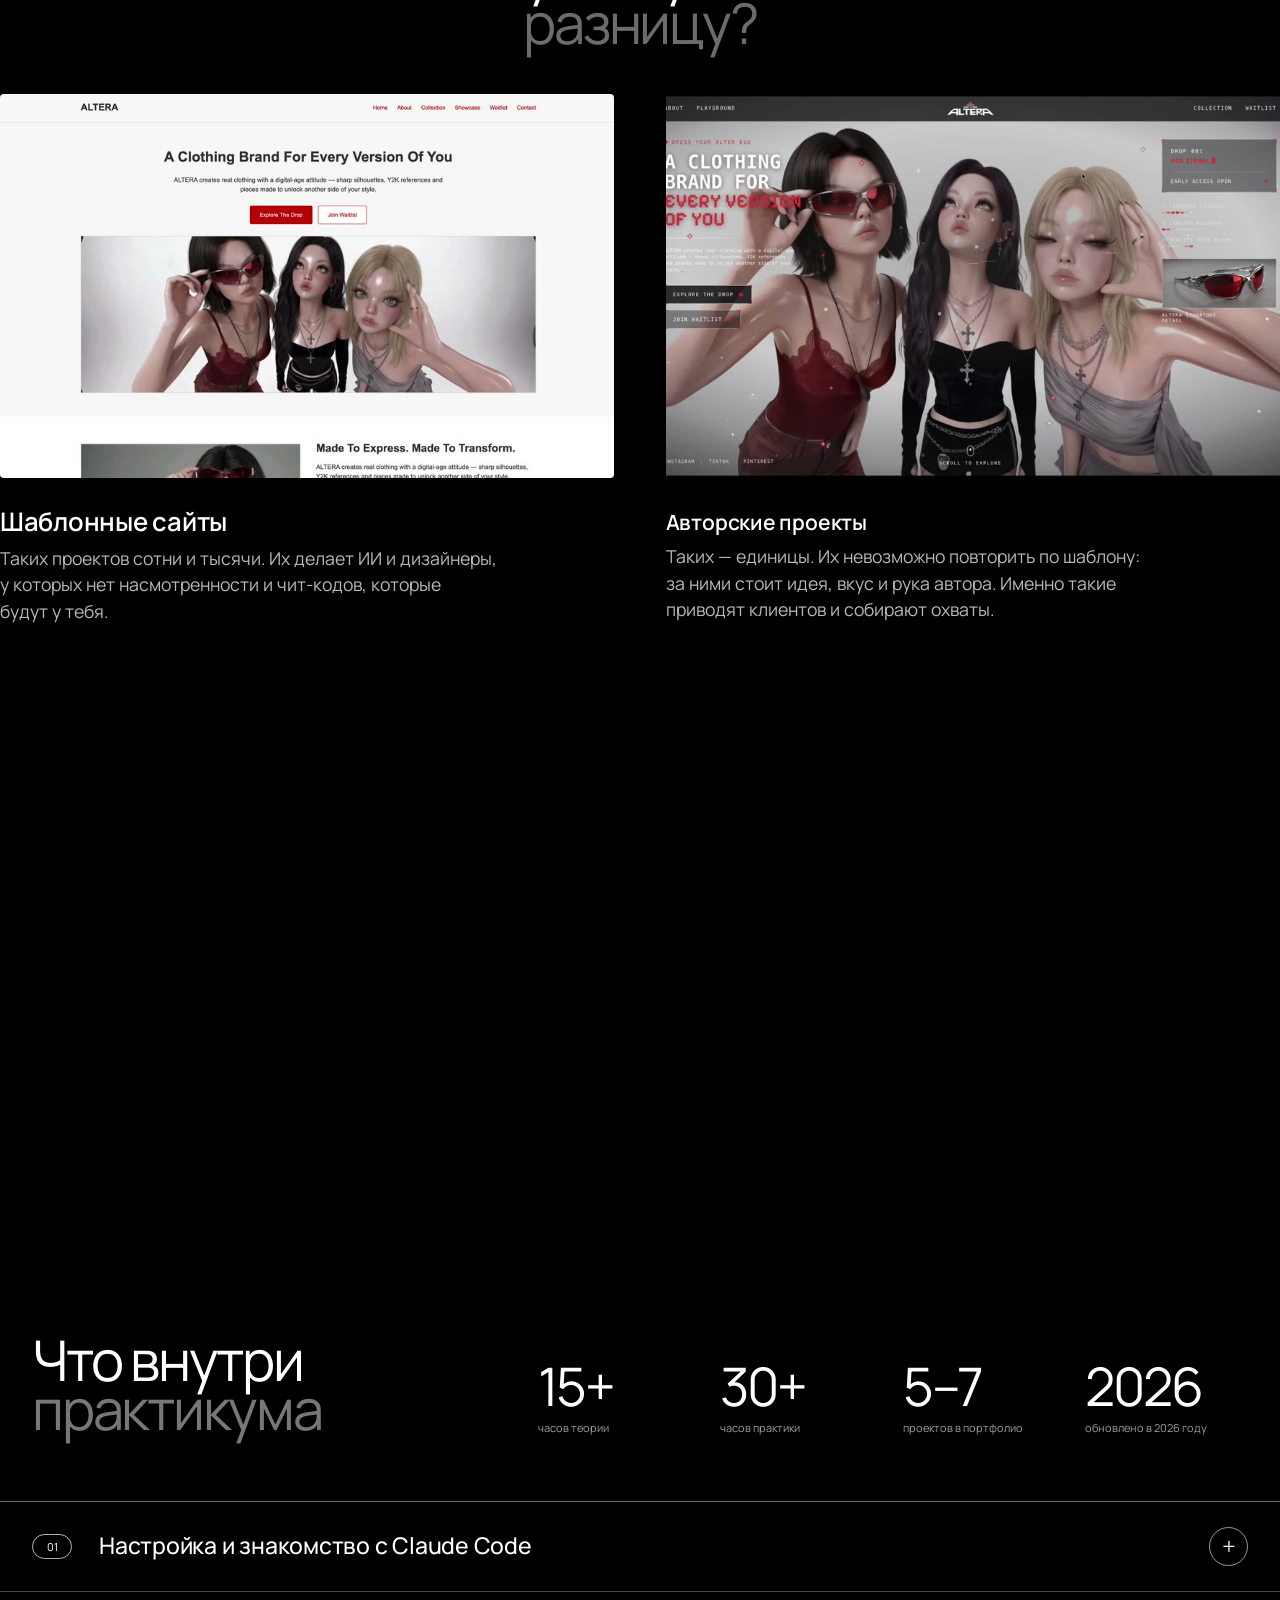
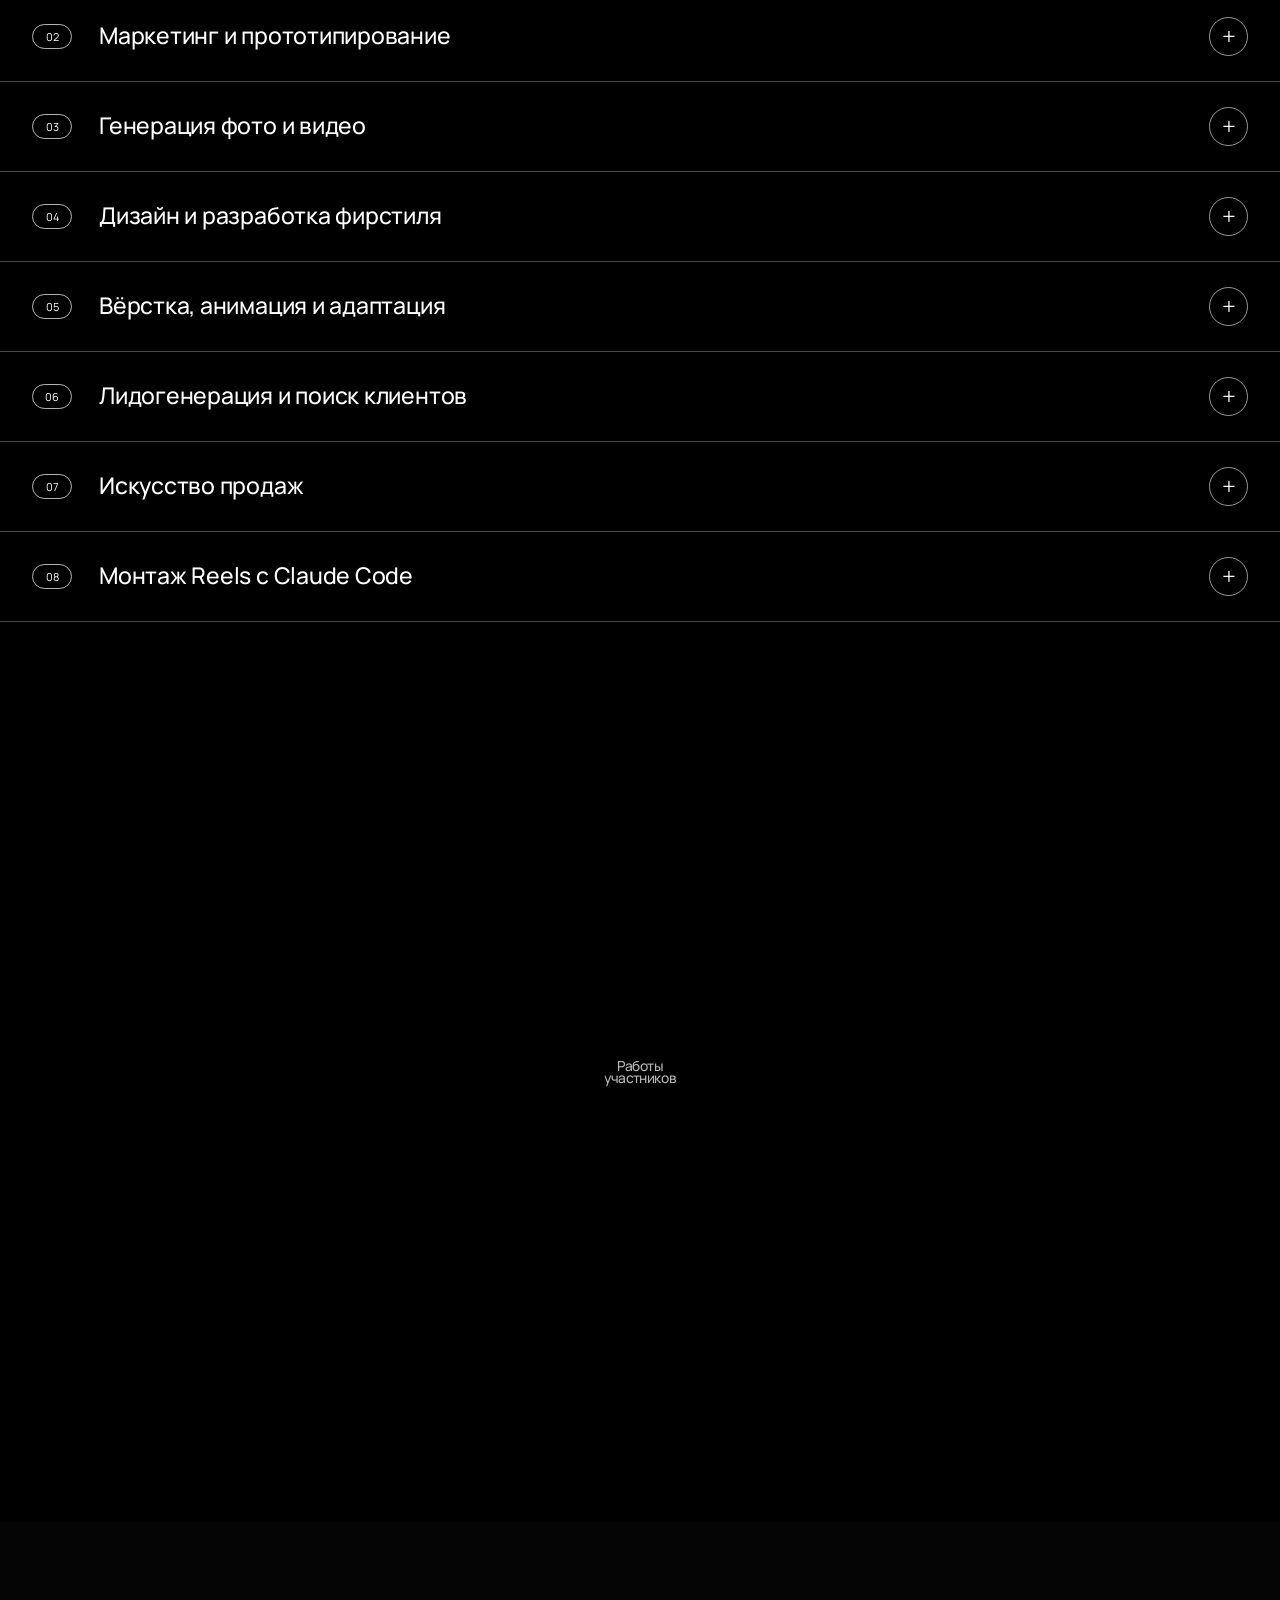
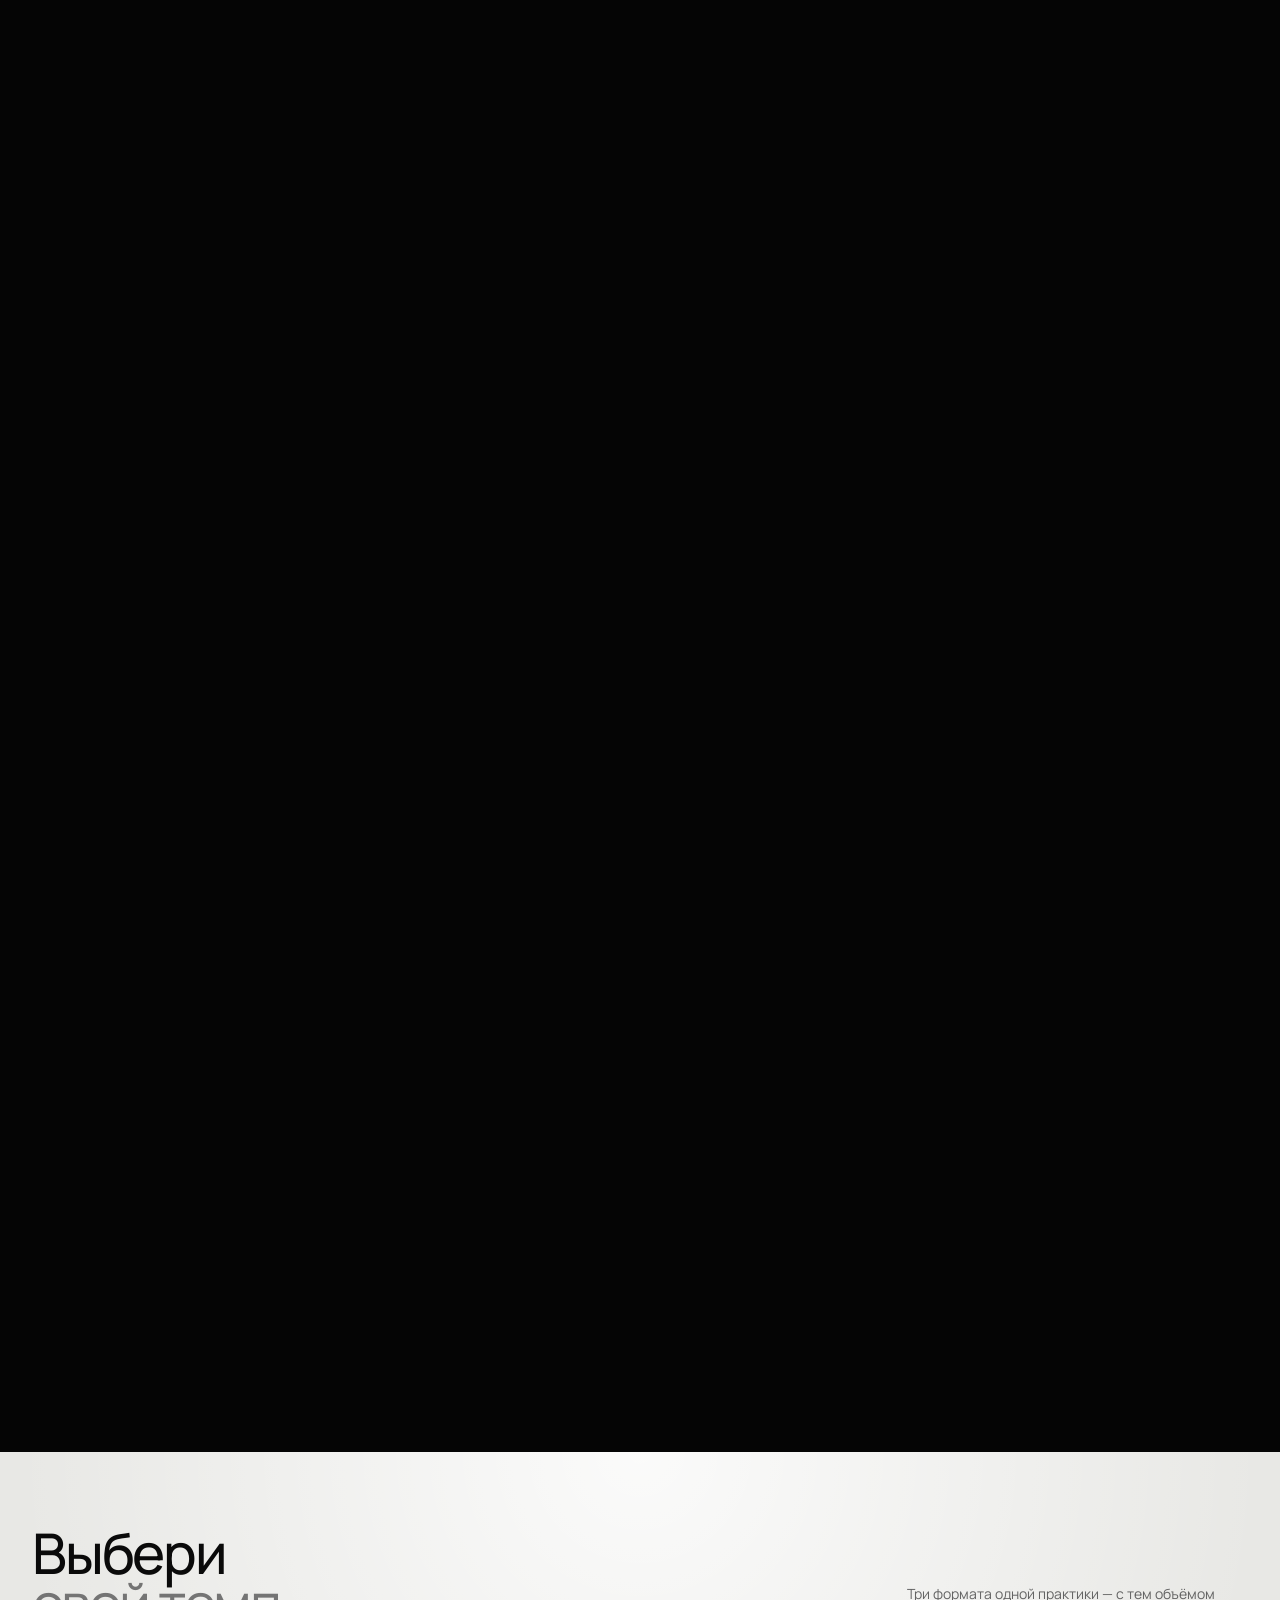
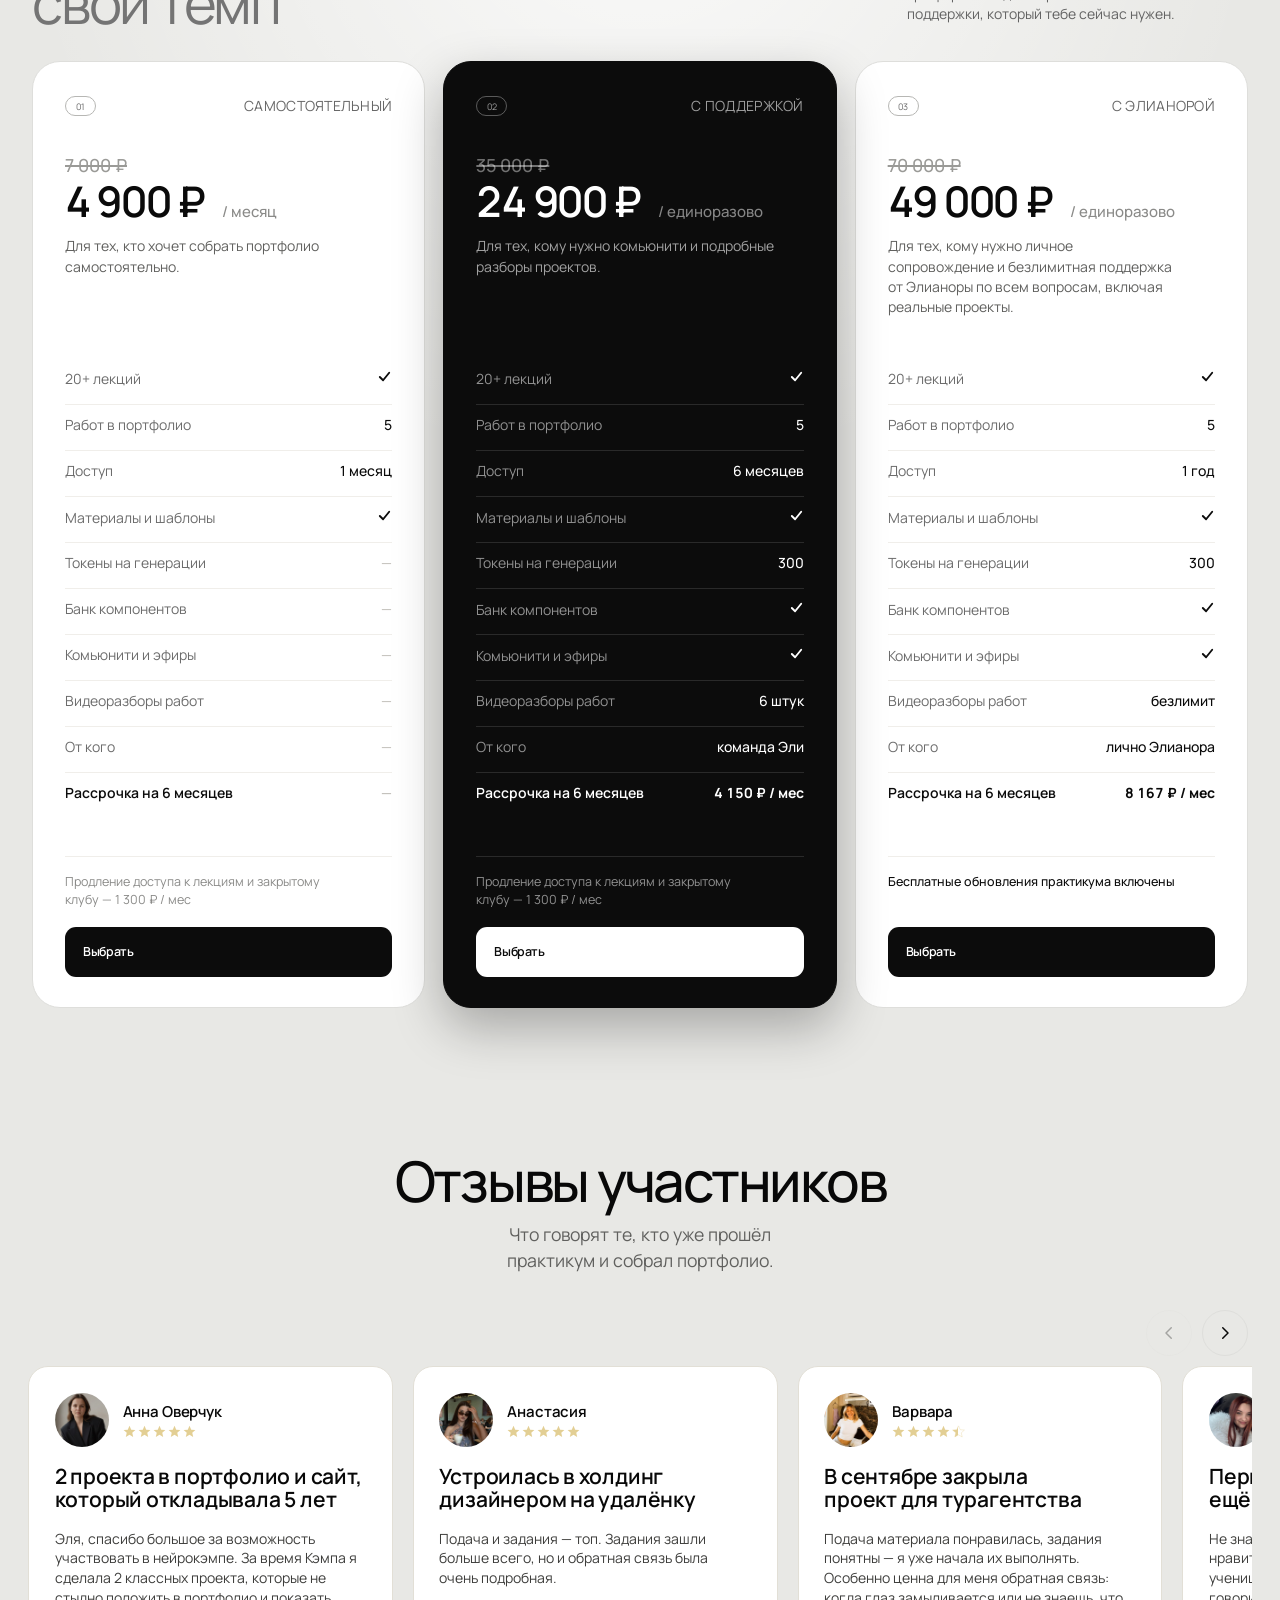
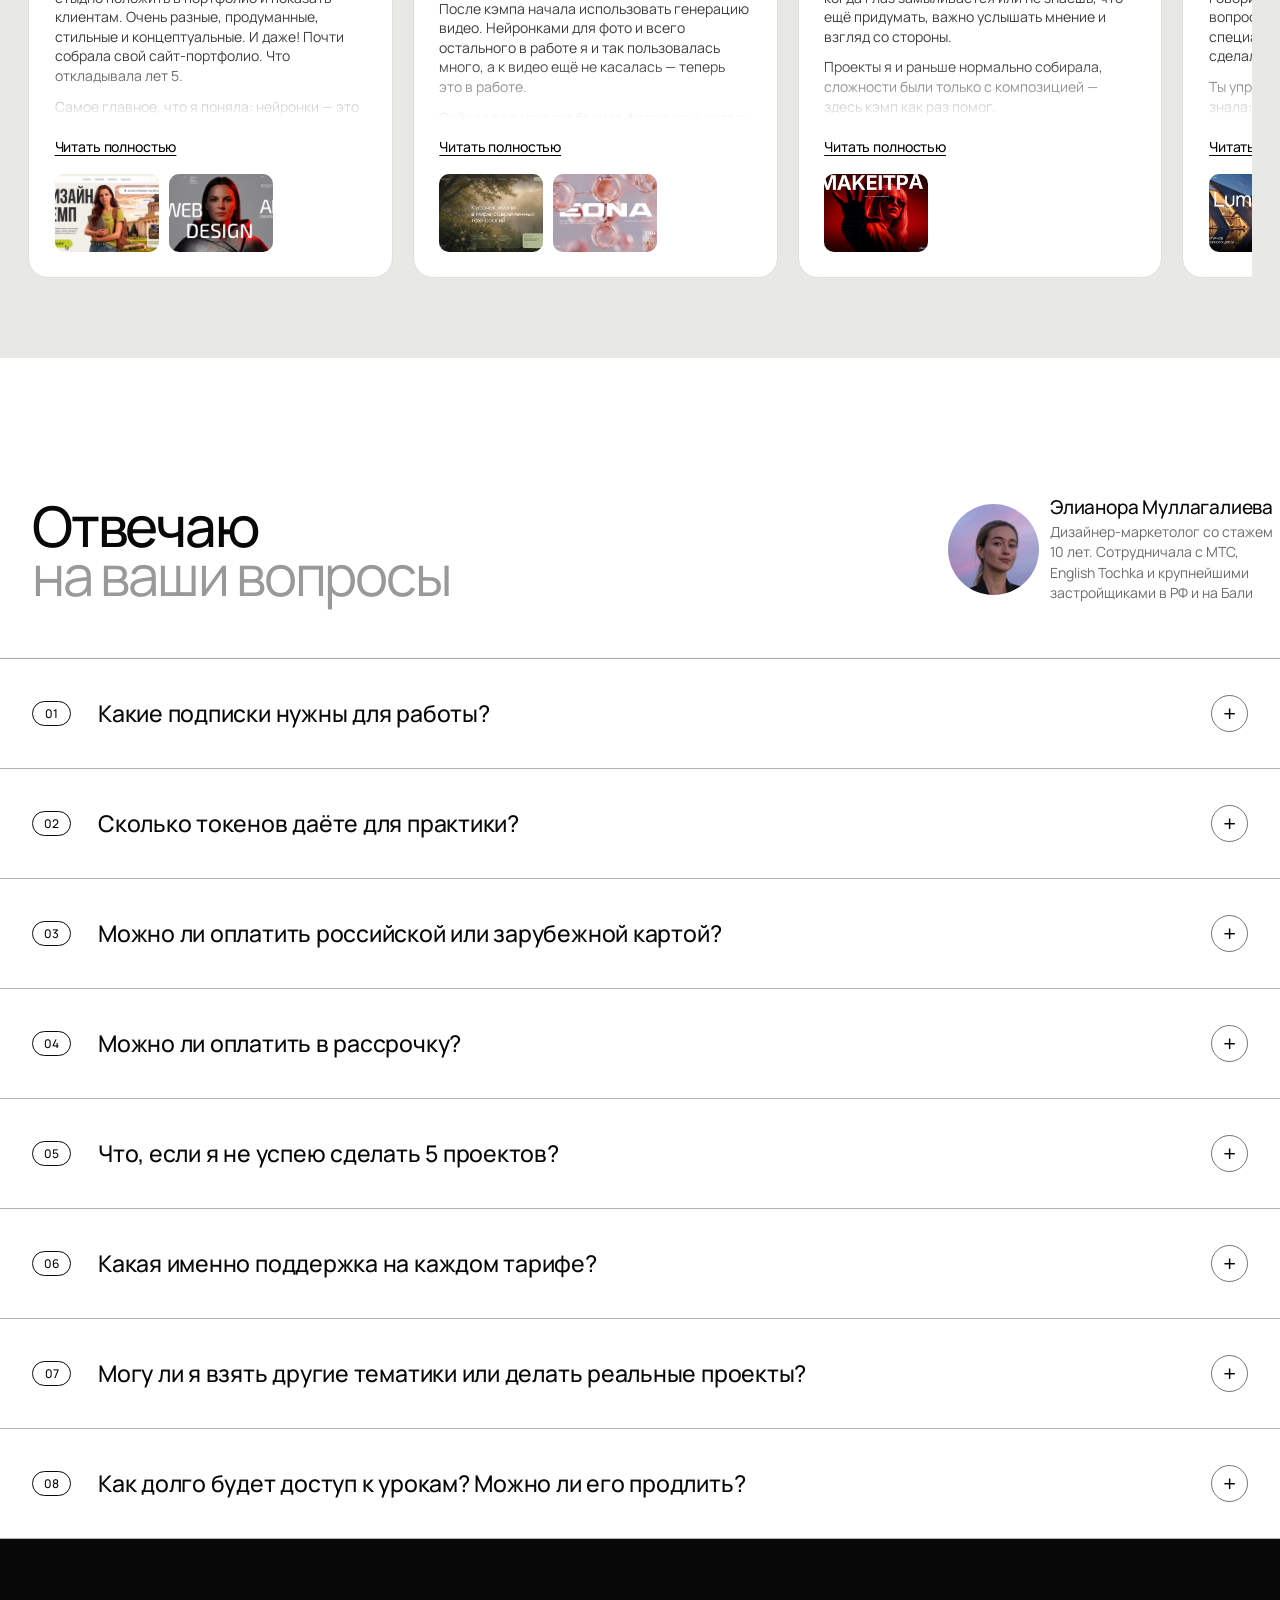
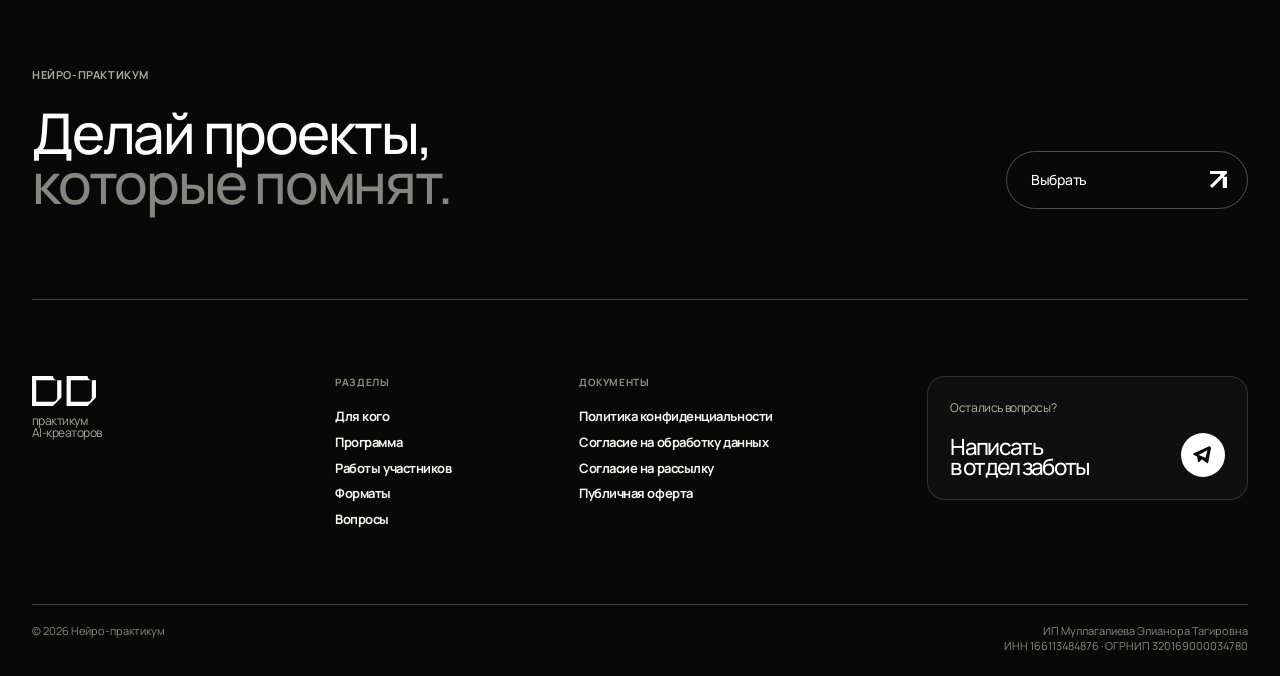
==== commit 6a1815c4: "20+ лекций вместо уроков в шапке и тарифах Единая формулировка на обеих страницах: было «20+ уроков»" ====
--- a/index.html
+++ b/index.html
@@ -29,7 +29,7 @@
     <div class="cursor-dot" aria-hidden="true"></div>
     <header class="persistent-chrome" aria-label="Навигация по практикуму">
       <a class="persistent-brand" href="#top" aria-label="Дерзай в дизайн, наверх"><img src="assets/hero/dd-logo.svg" alt="" /><span>практикум<br />AI-креаторов</span></a>
-      <p class="persistent-duration"><span>Длительность:</span><b>20+ уроков</b></p>
+      <p class="persistent-duration"><span>Длительность:</span><b>20+ лекций</b></p>
       <a class="persistent-cta" href="#programme">Записаться</a>
     </header>
     <main id="top">
@@ -40,7 +40,7 @@
             <img src="assets/hero/dd-logo.svg" alt="Дерзай в дизайн" />
             <span>практикум<br />AI-креаторов</span>
           </a>
-          <div class="header-duration"><span>Длительность:</span><strong>20+ уроков</strong></div>
+          <div class="header-duration"><span>Длительность:</span><strong>20+ лекций</strong></div>
           <nav id="primary-nav" aria-label="Главная навигация">
             <a href="#audience">Для кого практикум</a>
             <a href="#programme">Программа</a>
@@ -55,7 +55,7 @@
         </header>
 
         <aside class="mobile-hero-proof" aria-label="Результаты участников">
-          <p class="mobile-duration"><span>Длительность:</span><strong>20+ уроков</strong></p>
+          <p class="mobile-duration"><span>Длительность:</span><strong>20+ лекций</strong></p>
           <div class="mobile-works-proof">
             <div class="mobile-proof-avatars" aria-hidden="true">
               <img src="assets/hero/av/figma-work-01-overlay.jpg" alt="" />
@@ -106,7 +106,7 @@
           <div class="motion-curtain" aria-hidden="true"></div>
           <div class="motion-chrome" aria-hidden="true">
             <div class="motion-brand"><img src="assets/hero/dd-logo.svg" alt="" /><span>практикум<br />AI-креаторов</span></div>
-            <div class="motion-duration"><span>Длительность:</span><b>20+ уроков</b></div>
+            <div class="motion-duration"><span>Длительность:</span><b>20+ лекций</b></div>
             <a href="#top"><span>Записаться</span><svg class="icon icon-arrow" viewBox="0 0 24 24" aria-hidden="true"><path d="M6.5 17.5 17.5 6.5M9 6.5h8.5V15" /></svg></a>
           </div>
 
@@ -338,7 +338,7 @@
               <p class="plan-lead">Для тех, кто хочет собрать портфолио самостоятельно.</p>
             </div>
             <div class="plan-rows">
-              <div class="plan-row"><span>20 уроков</span><b><span class="yes" aria-label="да"><svg viewBox="0 0 16 16" fill="none" aria-hidden="true"><path d="M3 8.5l3.5 3.5L13 4" stroke="currentColor" stroke-width="2" stroke-linecap="round" stroke-linejoin="round"/></svg></span></b></div>
+              <div class="plan-row"><span>20+ лекций</span><b><span class="yes" aria-label="да"><svg viewBox="0 0 16 16" fill="none" aria-hidden="true"><path d="M3 8.5l3.5 3.5L13 4" stroke="currentColor" stroke-width="2" stroke-linecap="round" stroke-linejoin="round"/></svg></span></b></div>
               <div class="plan-row"><span>Работ в портфолио</span><b>5</b></div>
               <div class="plan-row"><span>Доступ</span><b>1 месяц</b></div>
               <div class="plan-row"><span>Материалы и шаблоны</span><b><span class="yes" aria-label="да"><svg viewBox="0 0 16 16" fill="none" aria-hidden="true"><path d="M3 8.5l3.5 3.5L13 4" stroke="currentColor" stroke-width="2" stroke-linecap="round" stroke-linejoin="round"/></svg></span></b></div>
@@ -359,7 +359,7 @@
               <p class="plan-lead">Для тех, кому нужно комьюнити и подробные разборы проектов.</p>
             </div>
             <div class="plan-rows">
-              <div class="plan-row"><span>20 уроков</span><b><span class="yes" aria-label="да"><svg viewBox="0 0 16 16" fill="none" aria-hidden="true"><path d="M3 8.5l3.5 3.5L13 4" stroke="currentColor" stroke-width="2" stroke-linecap="round" stroke-linejoin="round"/></svg></span></b></div>
+              <div class="plan-row"><span>20+ лекций</span><b><span class="yes" aria-label="да"><svg viewBox="0 0 16 16" fill="none" aria-hidden="true"><path d="M3 8.5l3.5 3.5L13 4" stroke="currentColor" stroke-width="2" stroke-linecap="round" stroke-linejoin="round"/></svg></span></b></div>
               <div class="plan-row"><span>Работ в портфолио</span><b>5</b></div>
               <div class="plan-row"><span>Доступ</span><b>6 месяцев</b></div>
               <div class="plan-row"><span>Материалы и шаблоны</span><b><span class="yes" aria-label="да"><svg viewBox="0 0 16 16" fill="none" aria-hidden="true"><path d="M3 8.5l3.5 3.5L13 4" stroke="currentColor" stroke-width="2" stroke-linecap="round" stroke-linejoin="round"/></svg></span></b></div>
@@ -380,7 +380,7 @@
               <p class="plan-lead">Для тех, кому нужно личное сопровождение и безлимитная поддержка от Элианоры по всем вопросам, включая реальные проекты.</p>
             </div>
             <div class="plan-rows">
-              <div class="plan-row"><span>20 уроков</span><b><span class="yes" aria-label="да"><svg viewBox="0 0 16 16" fill="none" aria-hidden="true"><path d="M3 8.5l3.5 3.5L13 4" stroke="currentColor" stroke-width="2" stroke-linecap="round" stroke-linejoin="round"/></svg></span></b></div>
+              <div class="plan-row"><span>20+ лекций</span><b><span class="yes" aria-label="да"><svg viewBox="0 0 16 16" fill="none" aria-hidden="true"><path d="M3 8.5l3.5 3.5L13 4" stroke="currentColor" stroke-width="2" stroke-linecap="round" stroke-linejoin="round"/></svg></span></b></div>
               <div class="plan-row"><span>Работ в портфолио</span><b>5</b></div>
               <div class="plan-row"><span>Доступ</span><b>1 год</b></div>
               <div class="plan-row"><span>Материалы и шаблоны</span><b><span class="yes" aria-label="да"><svg viewBox="0 0 16 16" fill="none" aria-hidden="true"><path d="M3 8.5l3.5 3.5L13 4" stroke="currentColor" stroke-width="2" stroke-linecap="round" stroke-linejoin="round"/></svg></span></b></div>
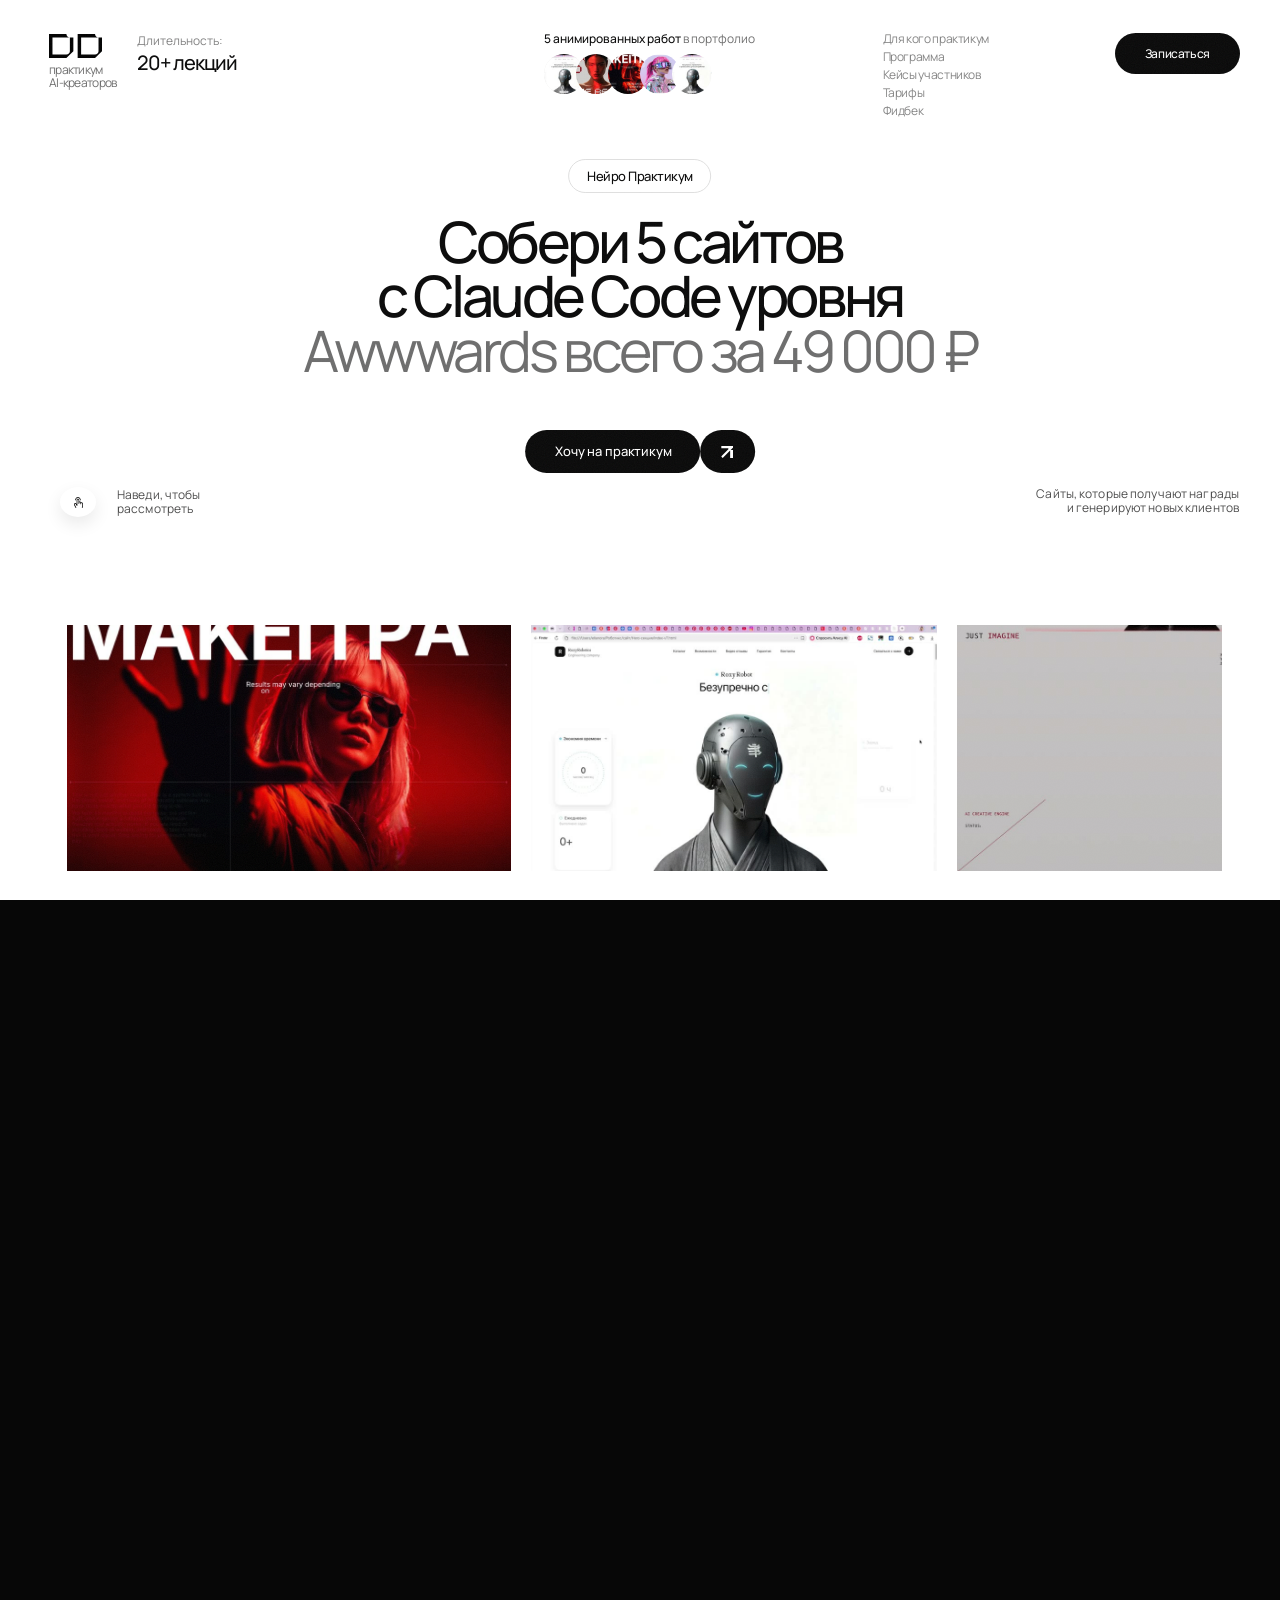
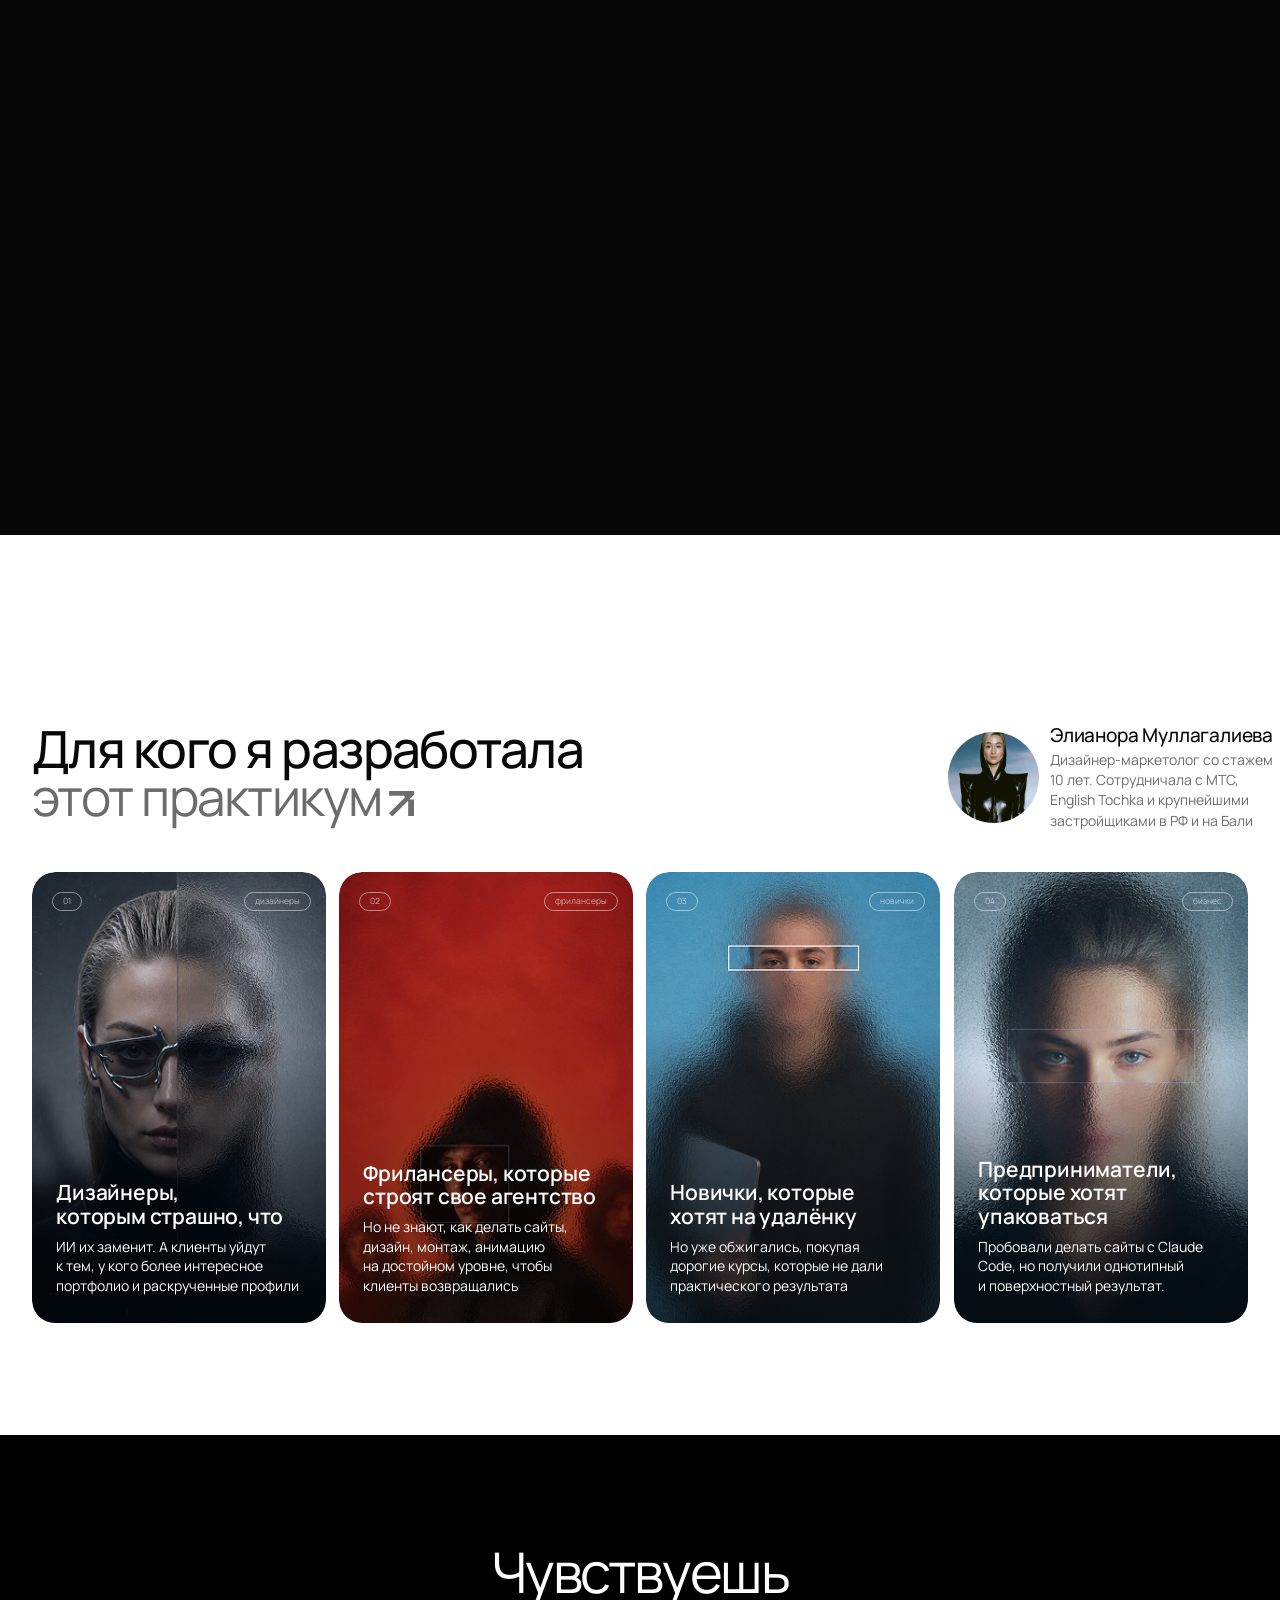
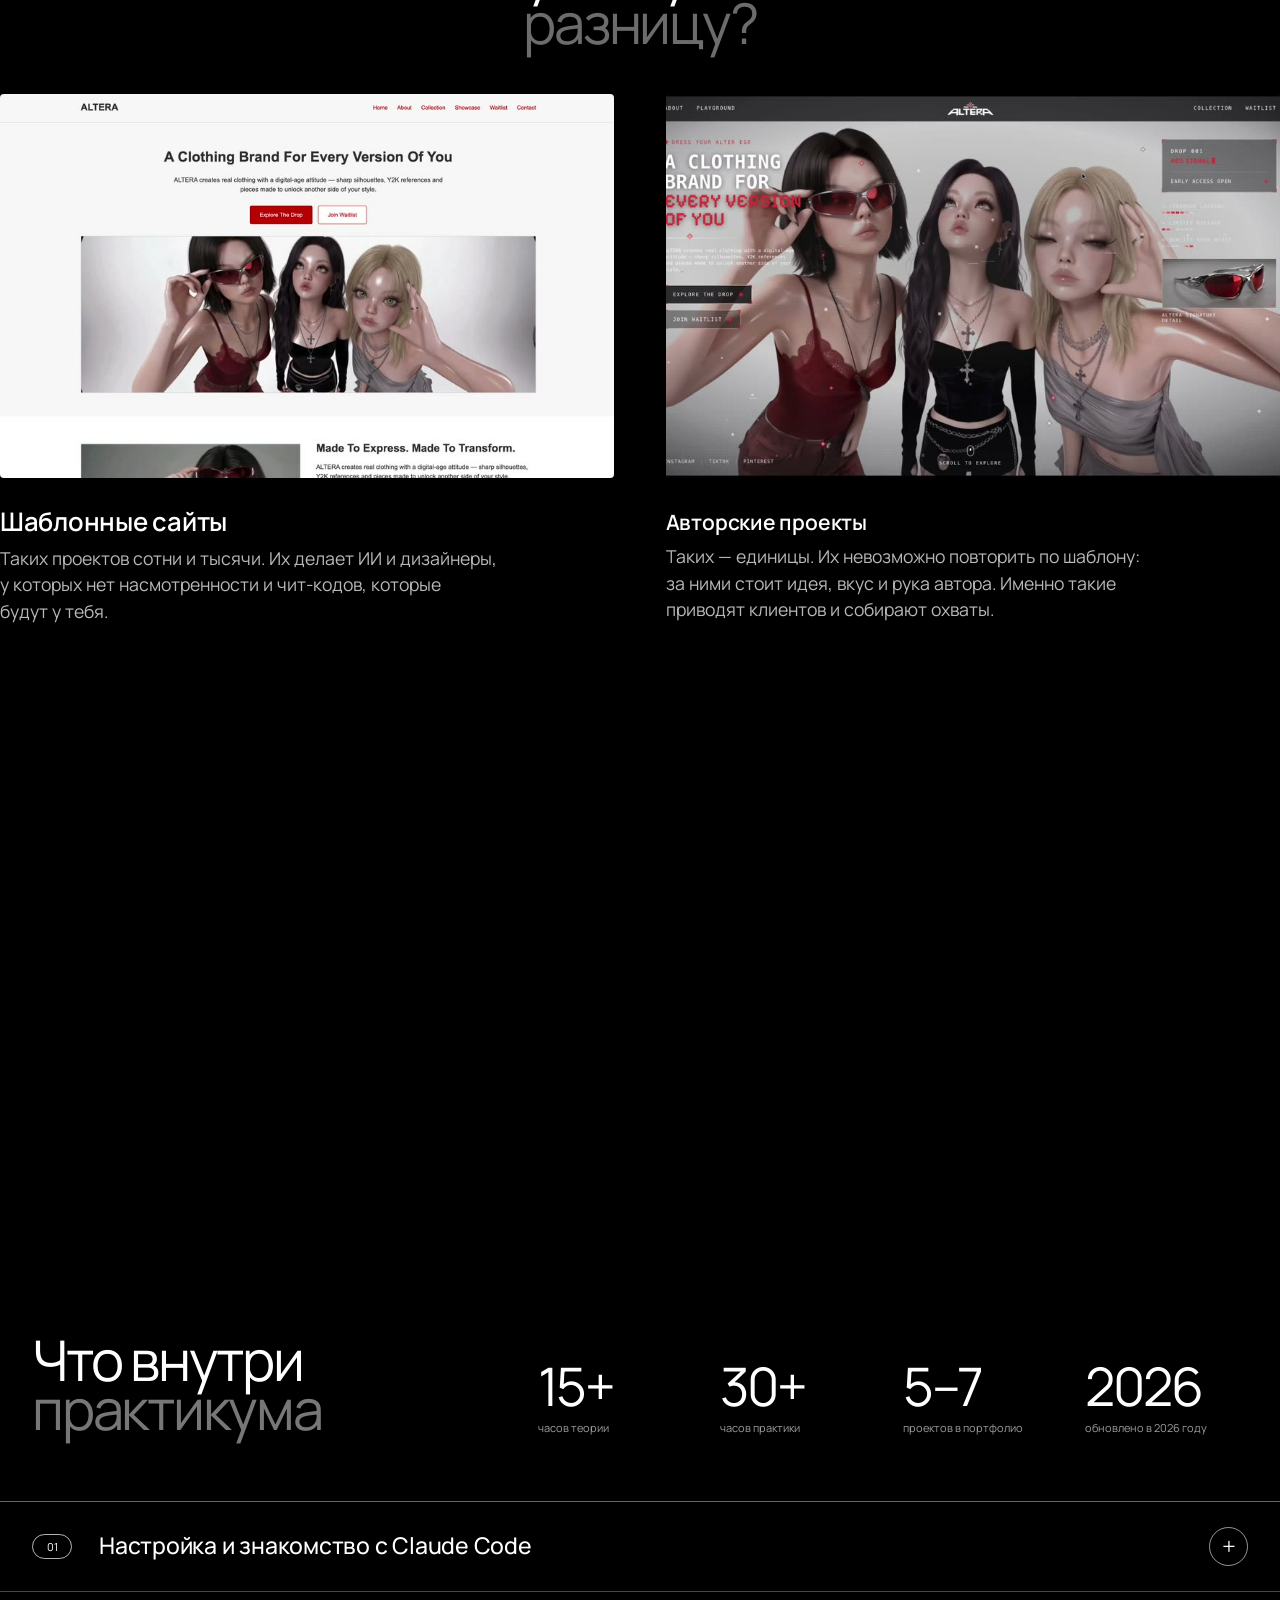
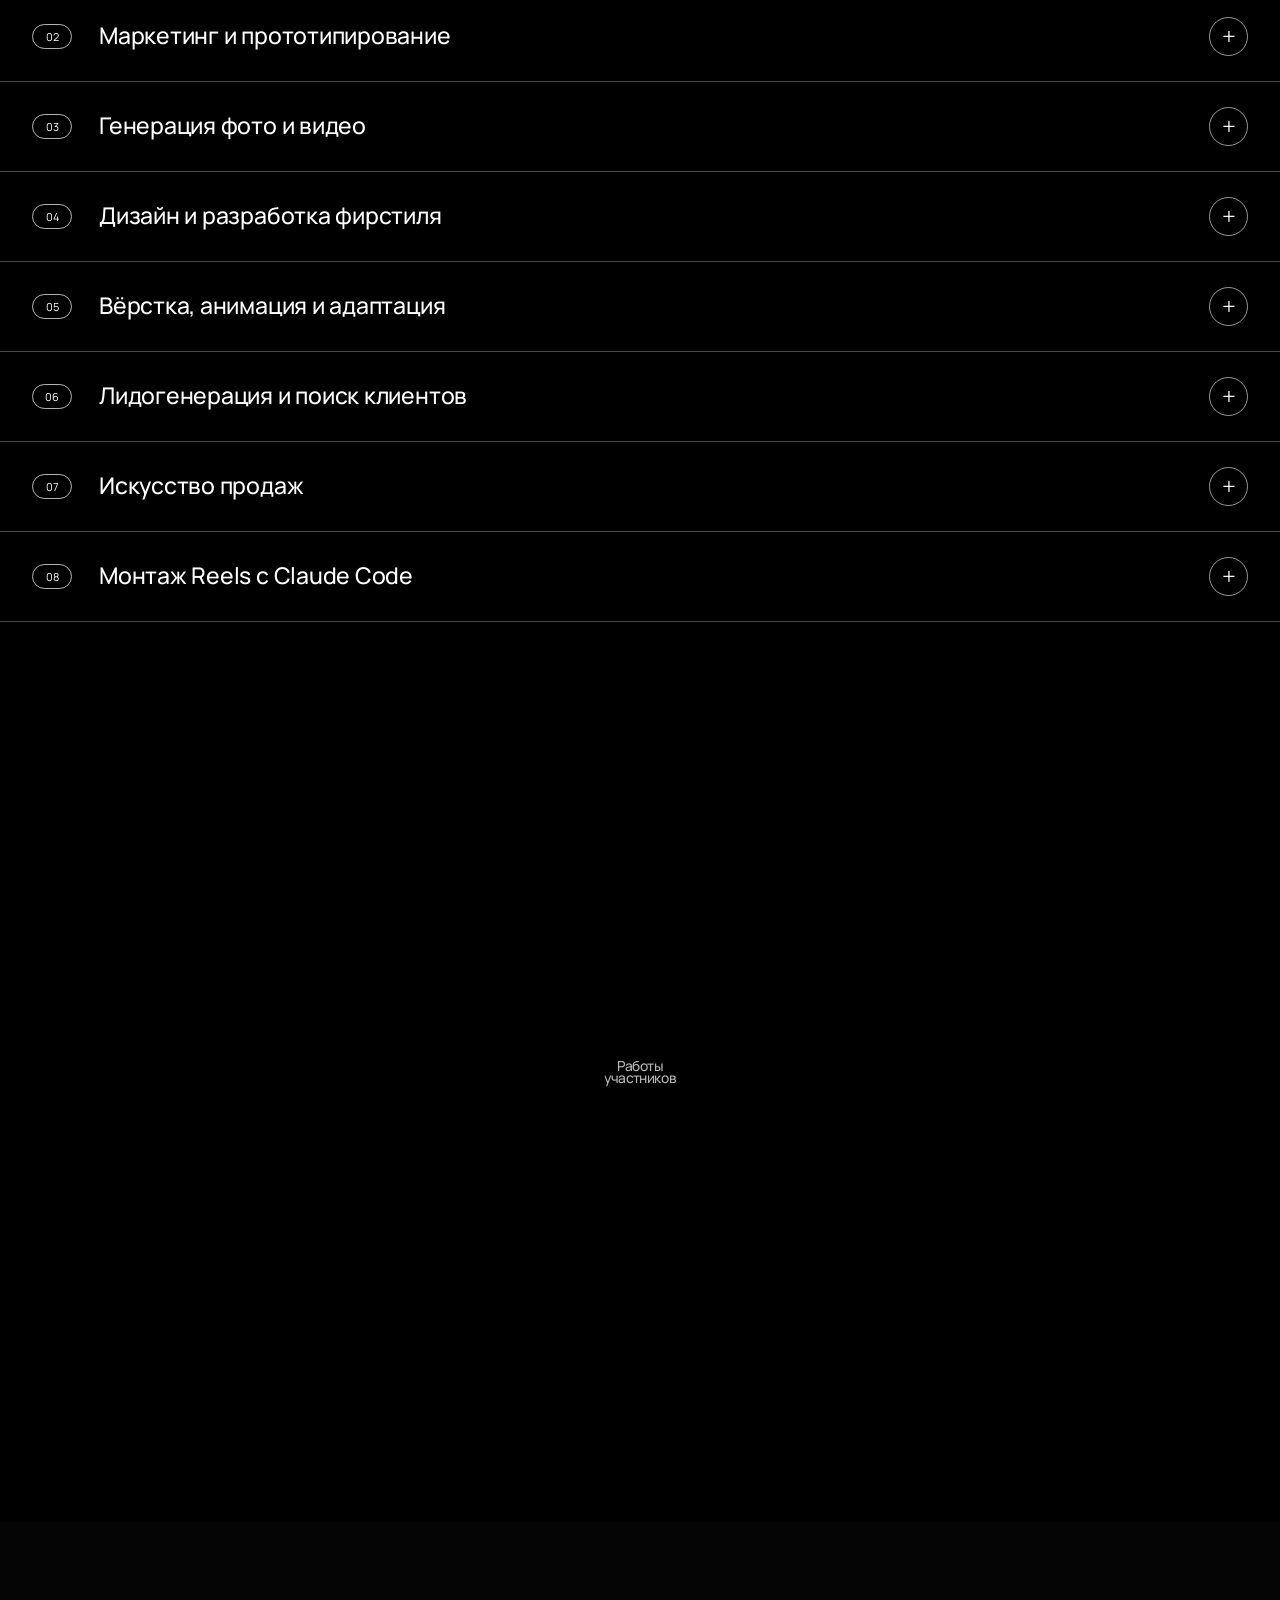
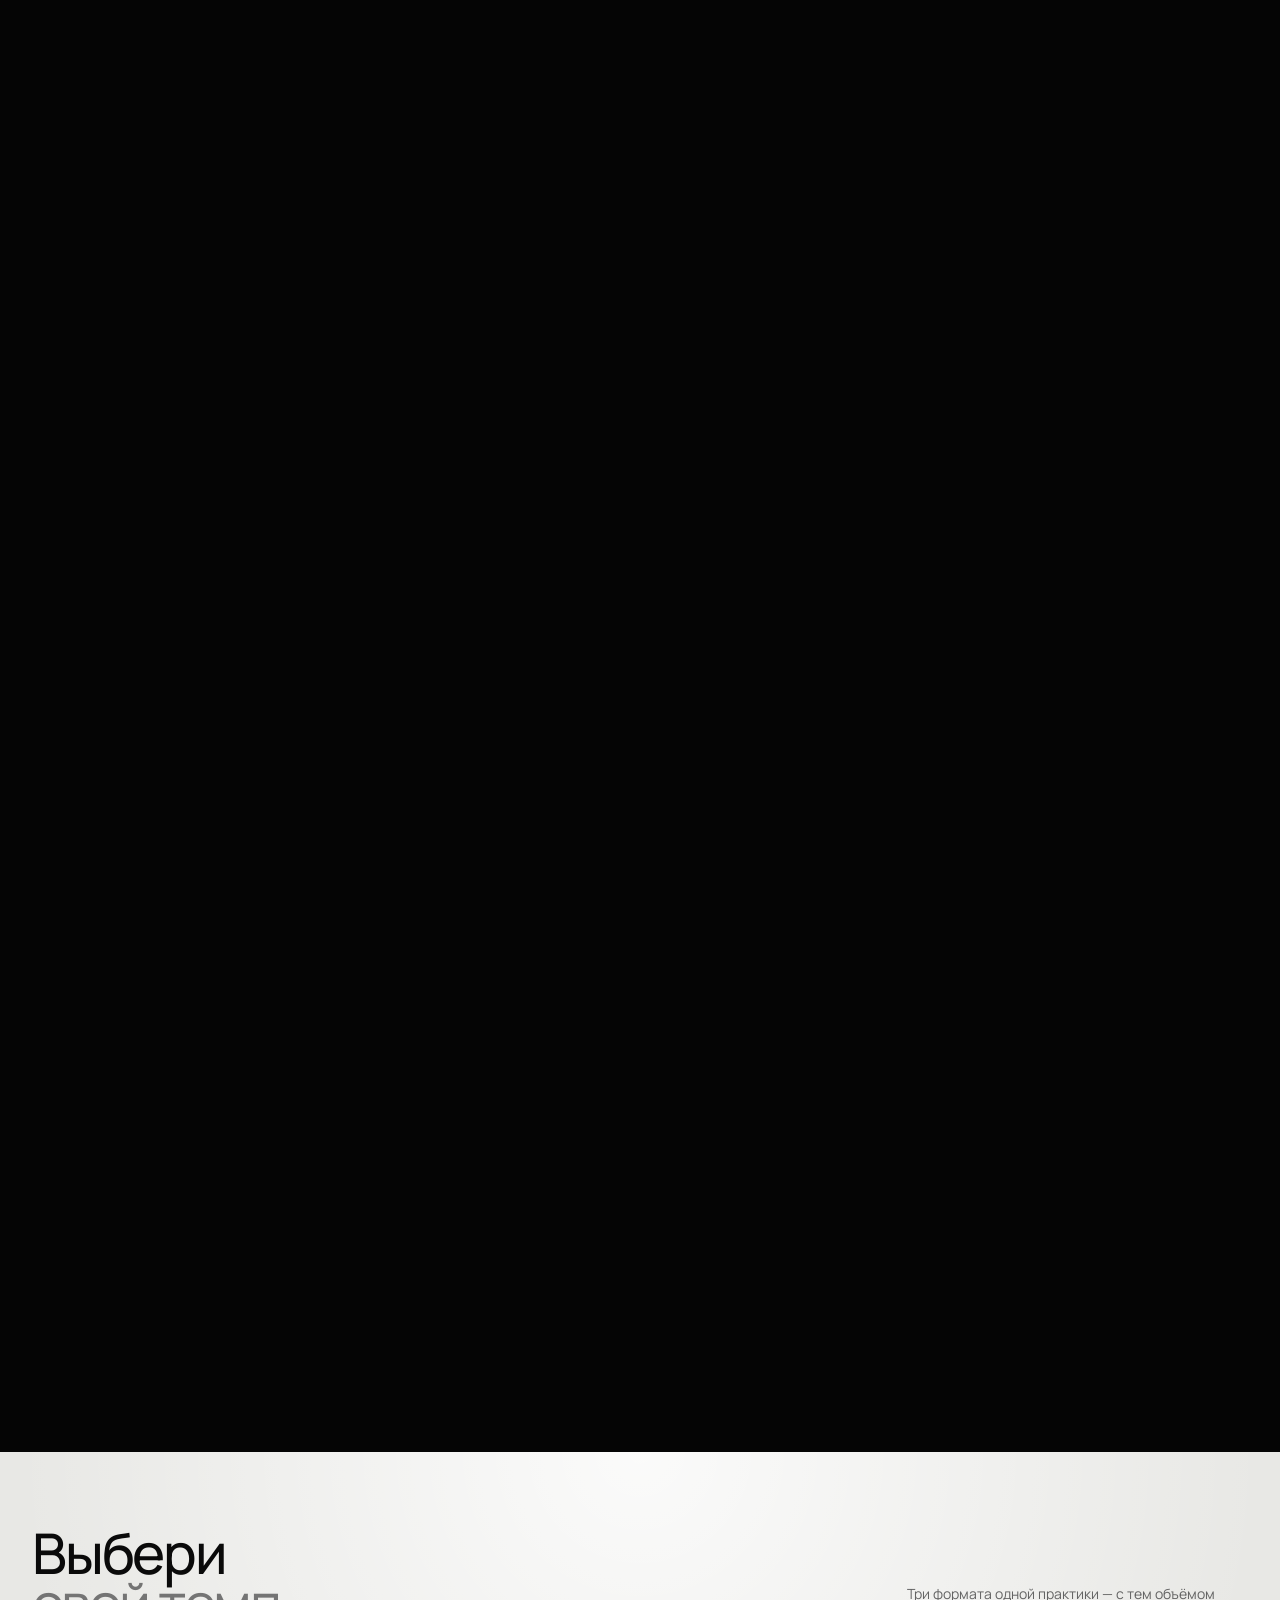
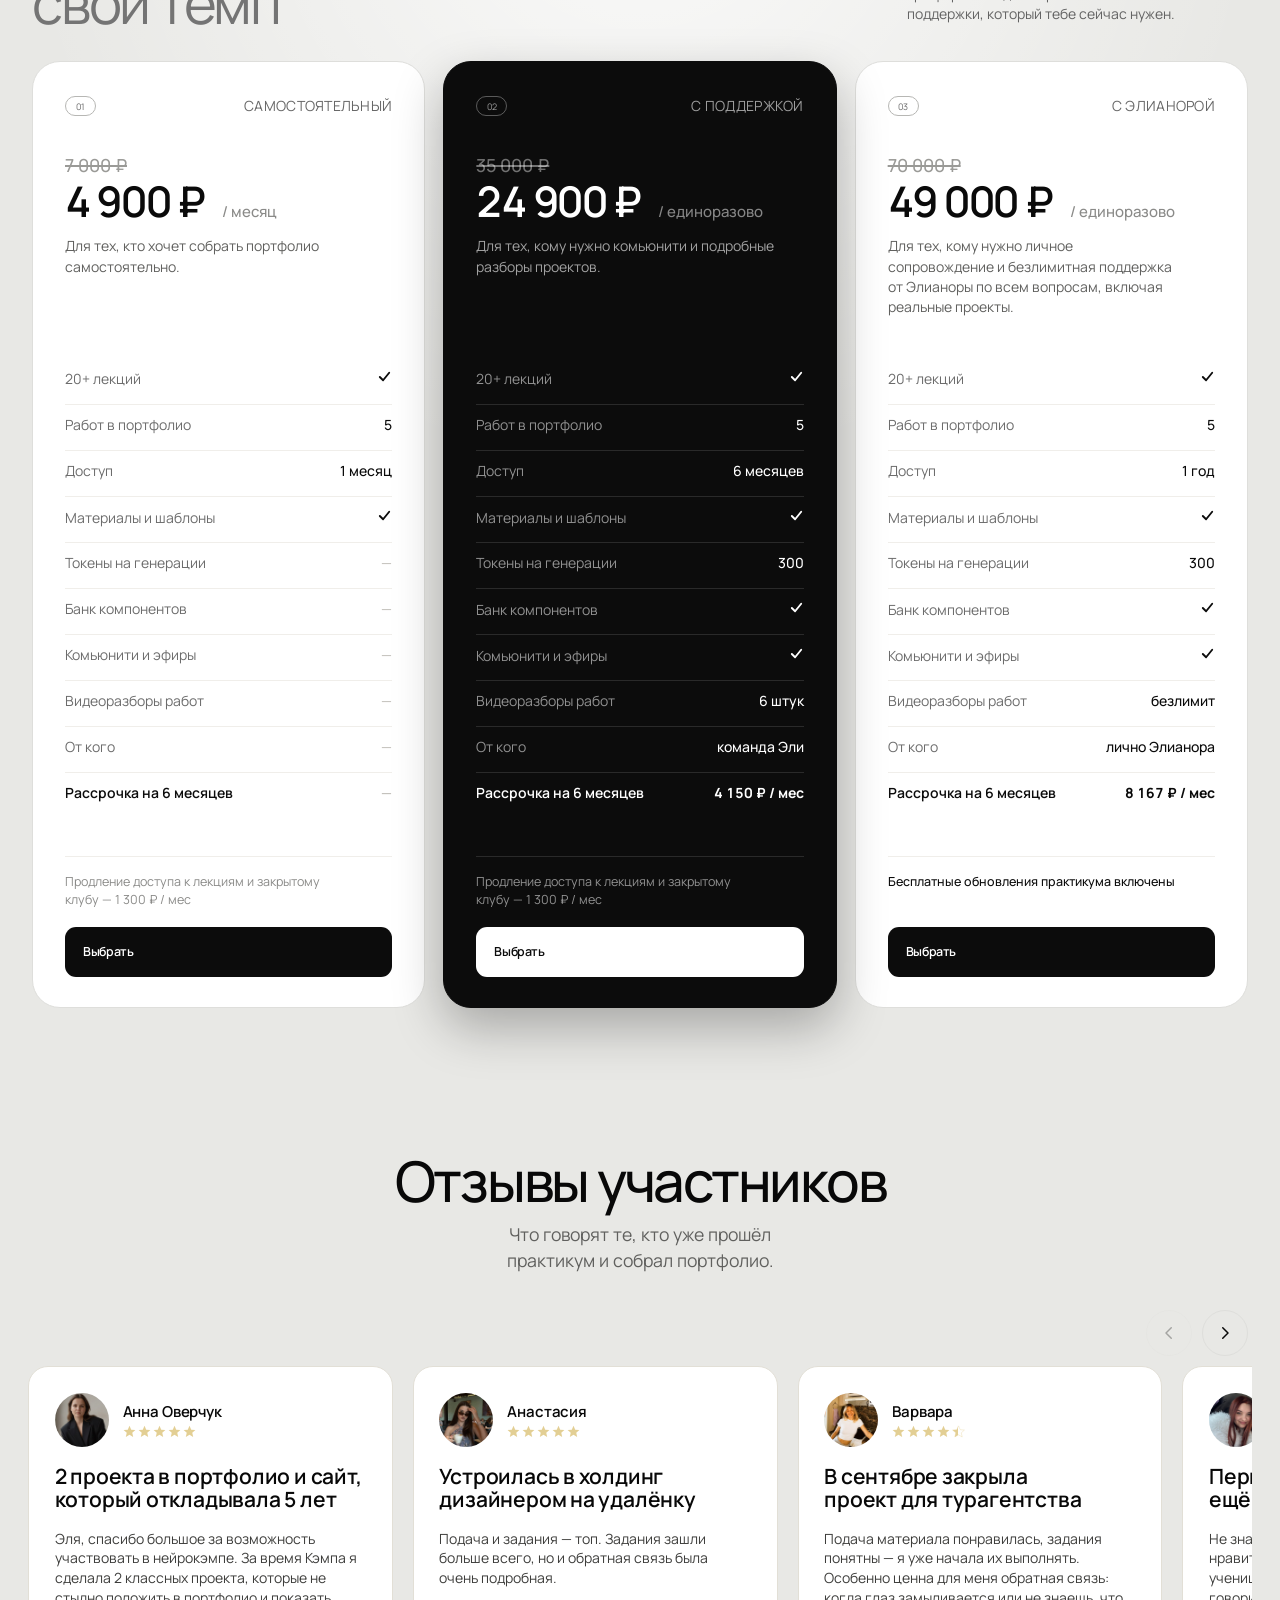
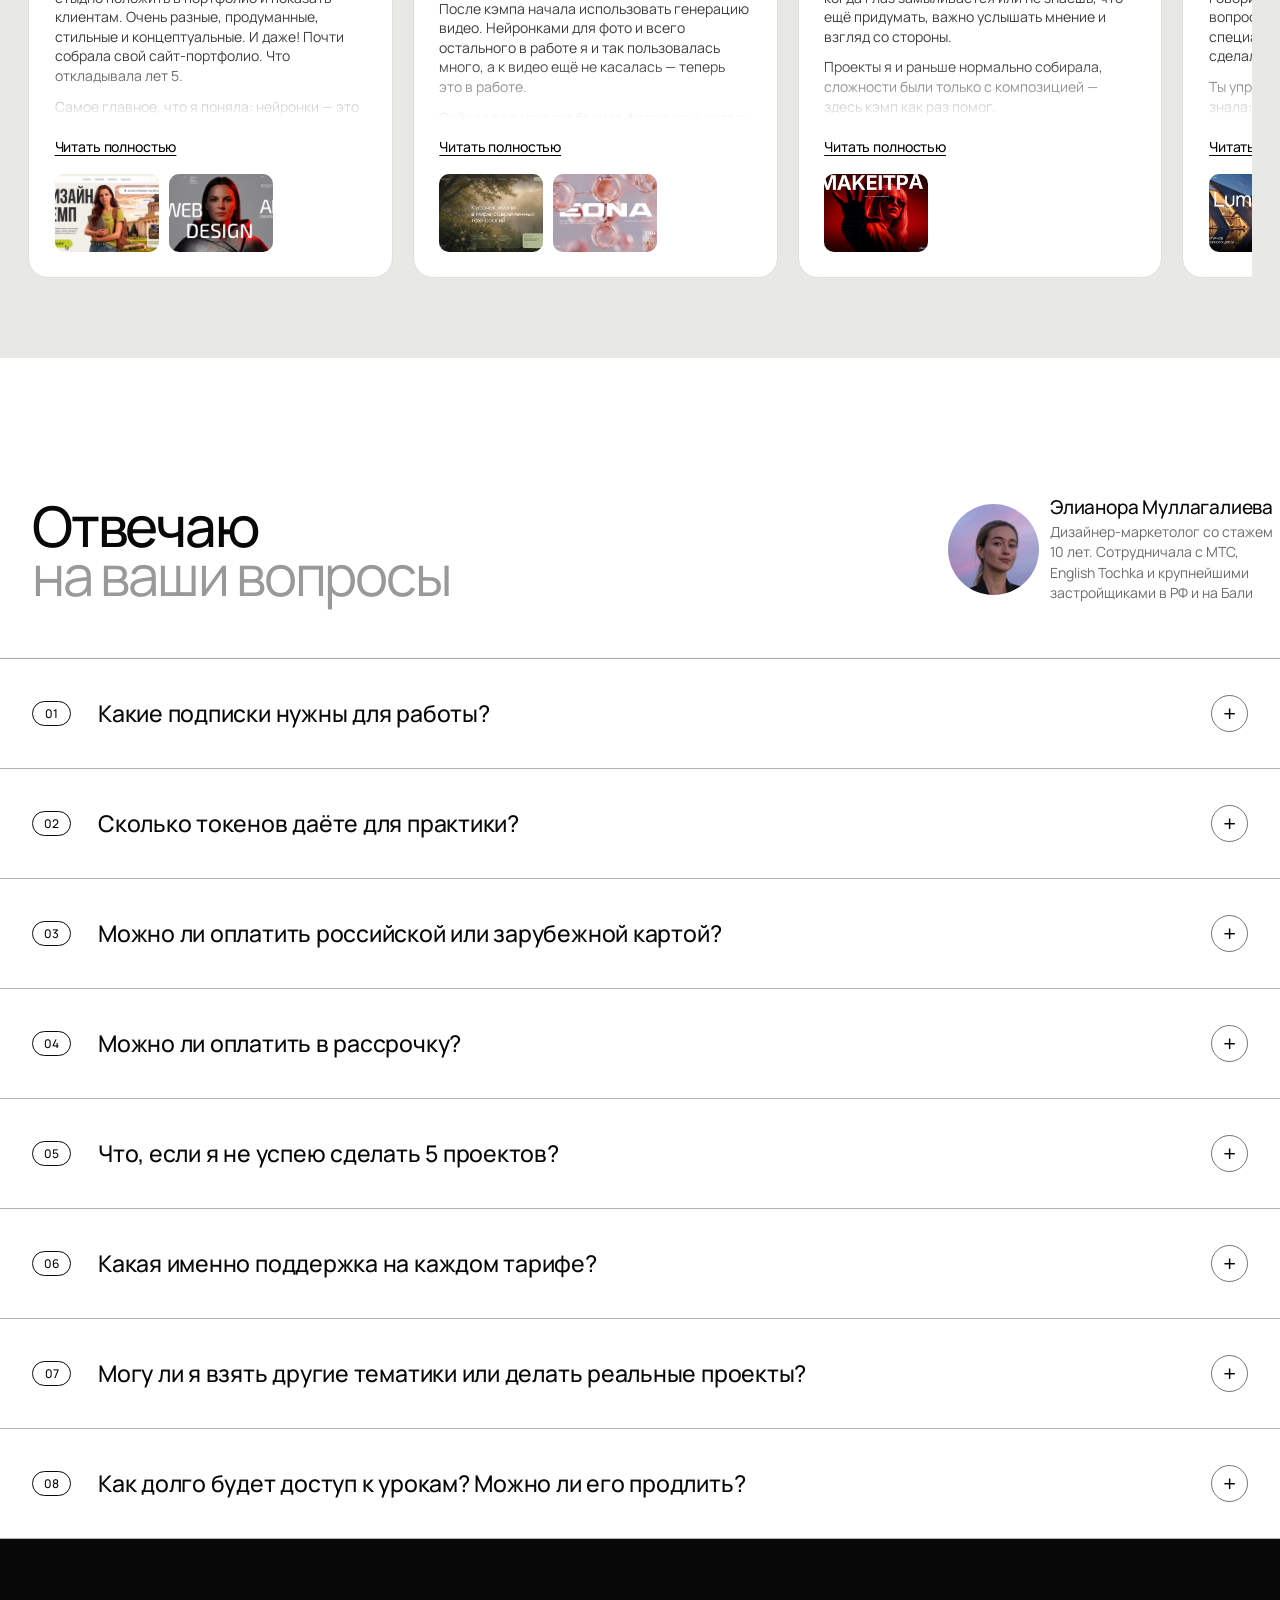
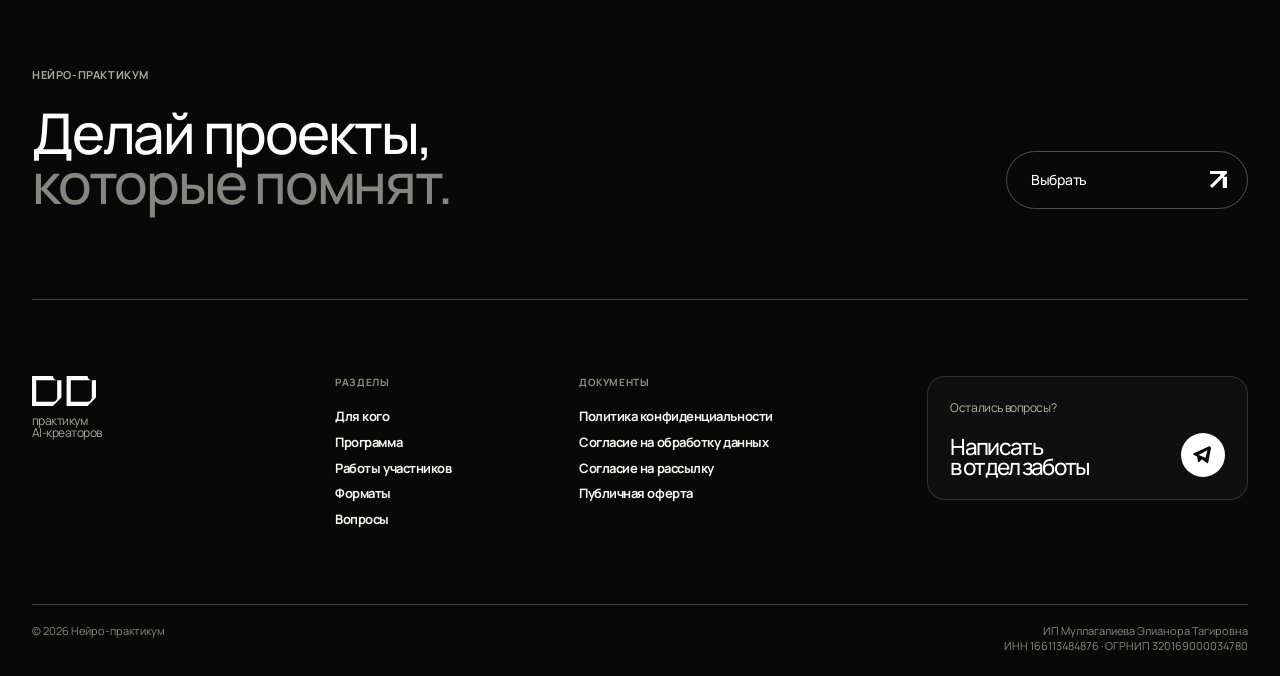
==== commit 4421edff: "Захват лида перед оплатой: модалка с телеграмом Клик по «Выбрать» открывает окно: поле телеграма + 3" ====
--- a/index.html
+++ b/index.html
@@ -662,6 +662,33 @@
       <img class="lightbox-image" data-lightbox-image src="" alt="" />
       <video class="lightbox-video" data-lightbox-video controls autoplay loop playsinline hidden></video>
     </div>
+  
+    <!-- ── МОДАЛКА ЗАХВАТА ЛИДА ПЕРЕД ОПЛАТОЙ ── -->
+    <div class="lead-modal" data-lead-modal hidden>
+      <div class="lead-modal-overlay" data-lead-close></div>
+      <div class="lead-modal-box" role="dialog" aria-modal="true" aria-labelledby="lead-modal-title">
+        <button type="button" class="lead-modal-x" data-lead-close aria-label="Закрыть">
+          <svg viewBox="0 0 24 24" fill="none" aria-hidden="true"><path d="M6 6l12 12M18 6L6 18" stroke="currentColor" stroke-width="2" stroke-linecap="round"/></svg>
+        </button>
+        <p class="lead-modal-kicker" data-lead-tariff>Тариф</p>
+        <h3 id="lead-modal-title" class="lead-modal-title">Оставь телеграм<br />для связи</h3>
+        <p class="lead-modal-lead">Напишу тебе лично, помогу с выбором и оплатой. После отправки откроется страница оплаты.</p>
+        <form class="lead-modal-form" data-lead-form novalidate>
+          <label class="lead-modal-field">
+            <span>Твой Telegram</span>
+            <input type="text" name="tg" placeholder="@username" autocomplete="off" inputmode="text" required />
+          </label>
+          <div class="lead-modal-consent">
+            <label><input type="checkbox" name="c1" required /><span>Соглашаюсь с&nbsp;<a href="https://derzayvdesign.com/politicaprivacy" target="_blank" rel="noopener">Политикой конфиденциальности</a></span></label>
+            <label><input type="checkbox" name="c2" required /><span>Соглашаюсь <a href="https://derzayvdesign.com/soglasierassilka" target="_blank" rel="noopener">получать информационные и&nbsp;рекламные сообщения</a> (рассылки в&nbsp;Telegram, email и&nbsp;других каналах)</span></label>
+            <label><input type="checkbox" name="c3" required /><span>Я&nbsp;согласен(а) на&nbsp;<a href="https://derzayvdesign.com/soglasienaobraborku" target="_blank" rel="noopener">обработку моих персональных данных</a>. С&nbsp;Политикой обработки персональных данных ознакомлен(а)</span></label>
+          </div>
+          <button type="submit" class="lead-modal-submit" data-lead-submit disabled>Перейти к оплате</button>
+          <p class="lead-modal-status" data-lead-status></p>
+        </form>
+      </div>
+    </div>
+
     <script src="script.js"></script>
   </body>
 </html>
--- a/cold.css
+++ b/cold.css
@@ -498,3 +498,128 @@
   .plan-rows { margin:18px 0; }
   .plan-row { min-height:0; }
 }
+
+/* ============================================================
+   МОДАЛКА ЗАХВАТА ЛИДА ПЕРЕД ОПЛАТОЙ
+   Клик по «Выбрать» открывает окно с одним полем (телеграм) и
+   согласиями. Заявка уходит в Telegram-бота, затем — редирект
+   на оплату. Так ловим контакт даже тех, кто не оплатит сразу.
+   ============================================================ */
+.lead-modal {
+  position: fixed; inset: 0; z-index: 1000;
+  display: grid; place-items: center;
+  padding: 20px;
+}
+.lead-modal[hidden] { display: none; }
+.lead-modal-overlay {
+  position: absolute; inset: 0;
+  background: rgba(10,10,10,.55);
+  backdrop-filter: blur(3px);
+  animation: leadFade .2s ease;
+}
+.lead-modal-box {
+  position: relative; z-index: 1;
+  color: #0c0c0c;
+  width: min(100%, 440px);
+  max-height: 92vh; overflow-y: auto;
+  padding: 34px 32px 30px;
+  background: #fff; border-radius: 24px;
+  box-shadow: 0 30px 80px rgba(0,0,0,.32);
+  animation: leadPop .26s cubic-bezier(.22,1,.36,1);
+}
+@keyframes leadFade { from { opacity: 0; } }
+@keyframes leadPop { from { opacity: 0; transform: translateY(16px) scale(.98); } }
+
+.lead-modal-x {
+  position: absolute; top: 16px; right: 16px;
+  display: grid; width: 34px; height: 34px; place-items: center;
+  border: 0; border-radius: 50%;
+  background: #f2f0ec; color: #0c0c0c; cursor: pointer;
+  transition: background .2s ease;
+}
+.lead-modal-x:hover { background: #e6e3dd; }
+.lead-modal-x svg { width: 16px; height: 16px; }
+
+.lead-modal-kicker {
+  margin: 0 0 8px;
+  color: #8a8a88; font-size: 11px; font-weight: 600;
+  letter-spacing: .08em; text-transform: uppercase;
+}
+.lead-modal-title {
+  margin: 0 0 10px;
+  color: #0c0c0c;
+  font-size: 26px; font-weight: 600; line-height: 1.08; letter-spacing: -.02em;
+}
+.lead-modal-lead {
+  margin: 0 0 22px;
+  color: #60605e; font-size: 14px; line-height: 1.45;
+}
+
+.lead-modal-field { display: block; margin-bottom: 18px; }
+.lead-modal-field span {
+  display: block; margin-bottom: 7px;
+  font-size: 13px; font-weight: 500; color: #3d3d3b;
+}
+.lead-modal-field input {
+  width: 100%; box-sizing: border-box;
+  padding: 14px 16px;
+  border: 1px solid #dcdad5; border-radius: 12px;
+  background: #fafaf8; color: #0c0c0c;
+  font-size: 16px; font-family: inherit;
+  transition: border-color .18s ease, background .18s ease;
+}
+.lead-modal-field input:focus {
+  outline: none; border-color: #0c0c0c; background: #fff;
+}
+
+.lead-modal-consent { display: grid; gap: 11px; margin-bottom: 14px; }
+.lead-modal-consent label {
+  display: grid; grid-template-columns: auto 1fr; gap: 10px;
+  align-items: start; cursor: pointer;
+}
+.lead-modal-consent input {
+  width: 17px; height: 17px; margin: 1px 0 0; flex-shrink: 0;
+  accent-color: #0c0c0c; cursor: pointer;
+}
+.lead-modal-consent span {
+  color: #6c6c6a; font-size: 11.5px; line-height: 1.38;
+}
+
+.lead-modal-consent a {
+  color: #0c0c0c; text-decoration: underline; text-underline-offset: 2px;
+  text-decoration-thickness: 1px;
+}
+.lead-modal-consent a:hover { color: #c82525; }
+
+.lead-modal-links {
+  display: flex; flex-wrap: wrap; gap: 4px 14px;
+  margin-bottom: 20px;
+}
+.lead-modal-links a {
+  color: #9a9a97; font-size: 10.5px; text-decoration: underline;
+  text-underline-offset: 2px;
+}
+.lead-modal-links a:hover { color: #0c0c0c; }
+
+.lead-modal-submit {
+  width: 100%; padding: 15px;
+  border: 0; border-radius: 12px;
+  background: #0c0c0c; color: #fff;
+  font-size: 15px; font-weight: 600; font-family: inherit;
+  cursor: pointer;
+  transition: background .2s ease, opacity .2s ease;
+}
+.lead-modal-submit:hover:not(:disabled) { background: #c82525; }
+.lead-modal-submit:disabled { opacity: .4; cursor: not-allowed; }
+
+.lead-modal-status {
+  margin: 12px 0 0; min-height: 18px;
+  font-size: 13px; line-height: 1.4; text-align: center;
+}
+.lead-modal-status.is-error { color: #c82525; }
+.lead-modal-status.is-ok { color: #2f6b4a; }
+
+@media (max-width: 480px) {
+  .lead-modal-box { padding: 28px 22px 24px; border-radius: 20px; }
+  .lead-modal-title { font-size: 23px; }
+}
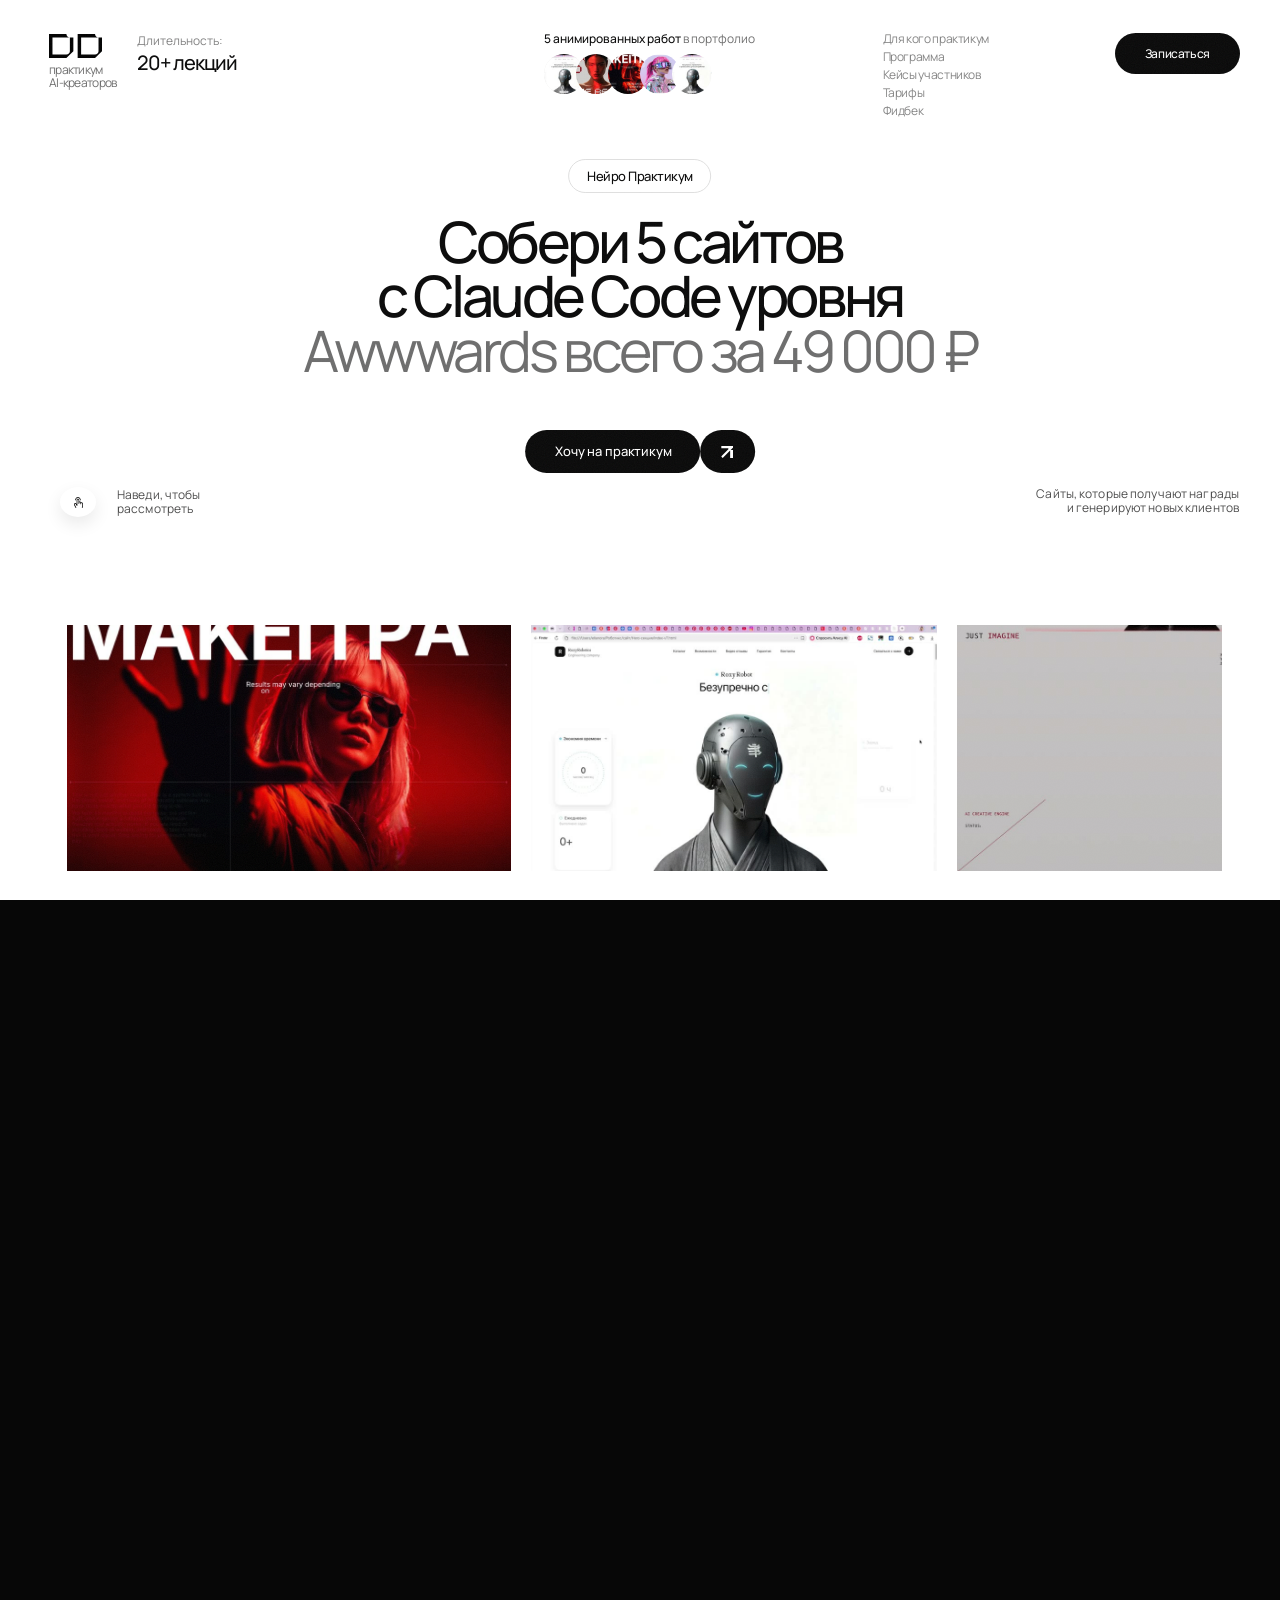
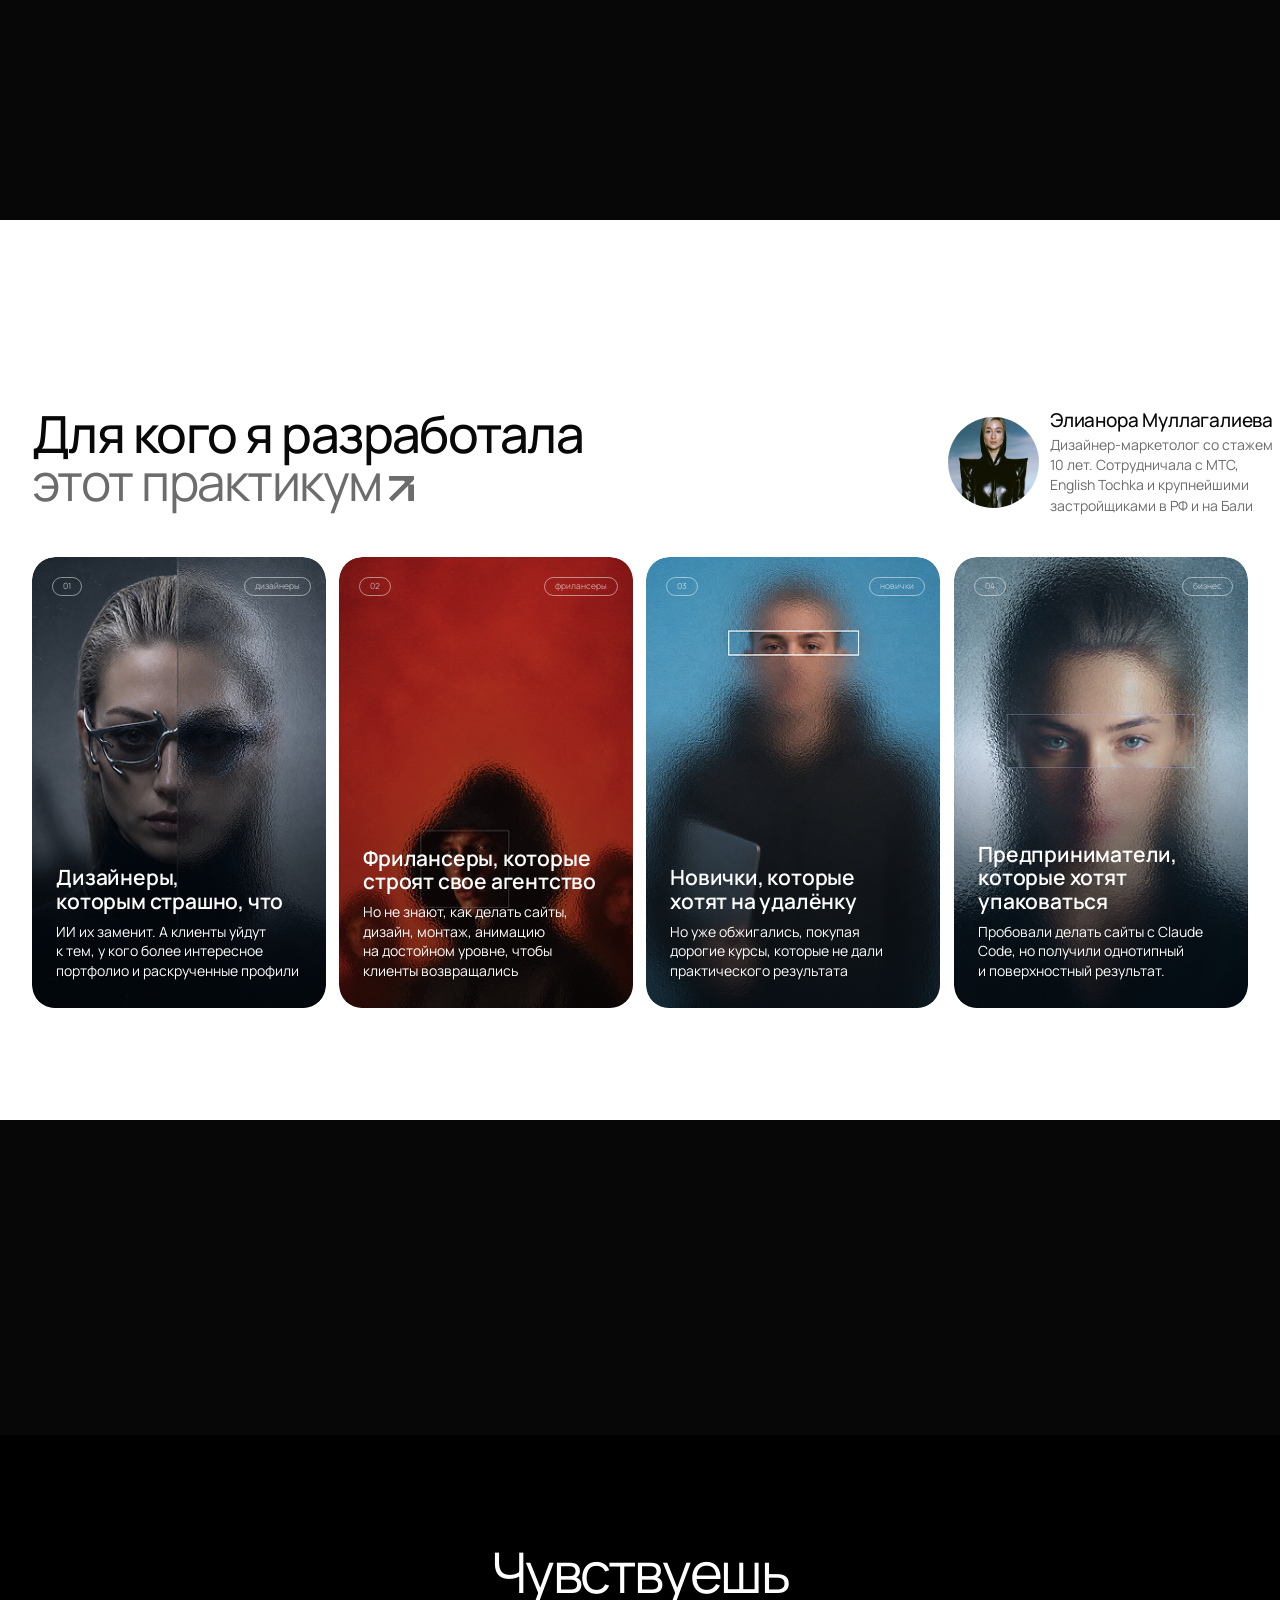
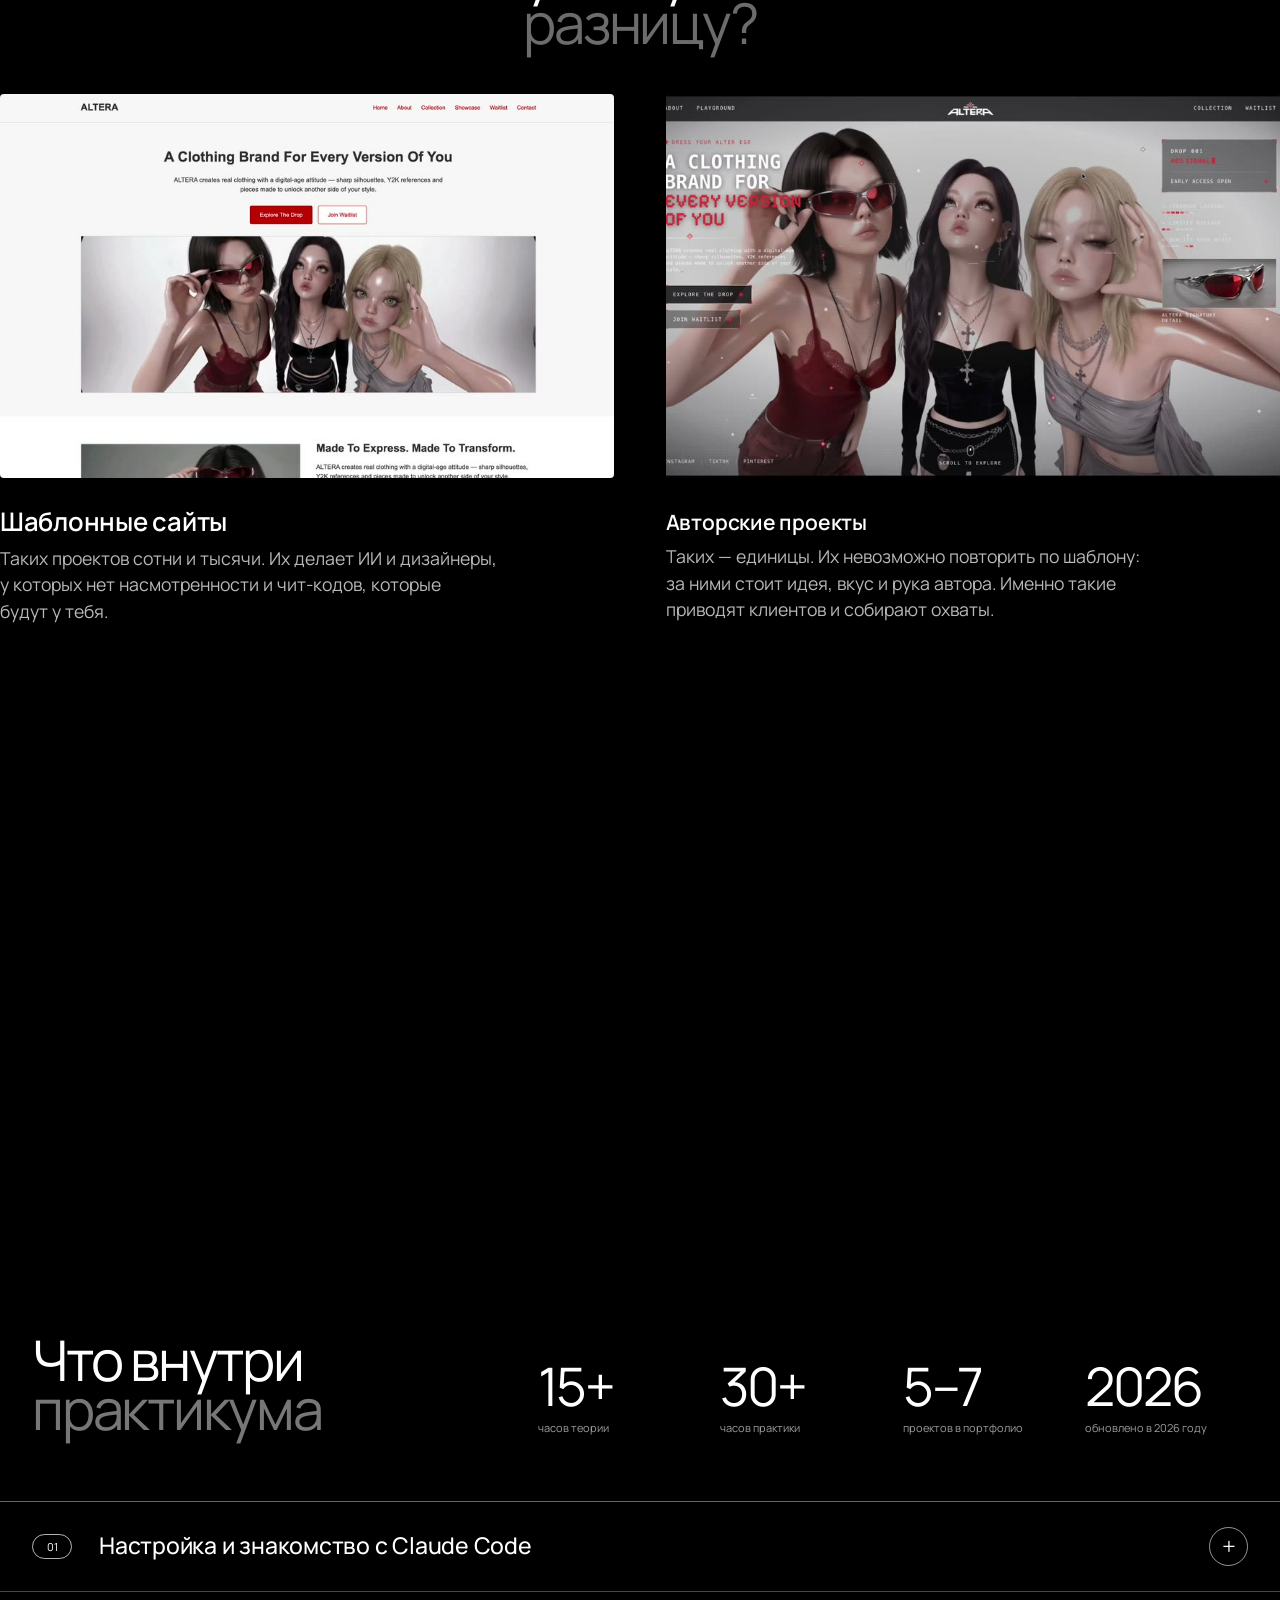
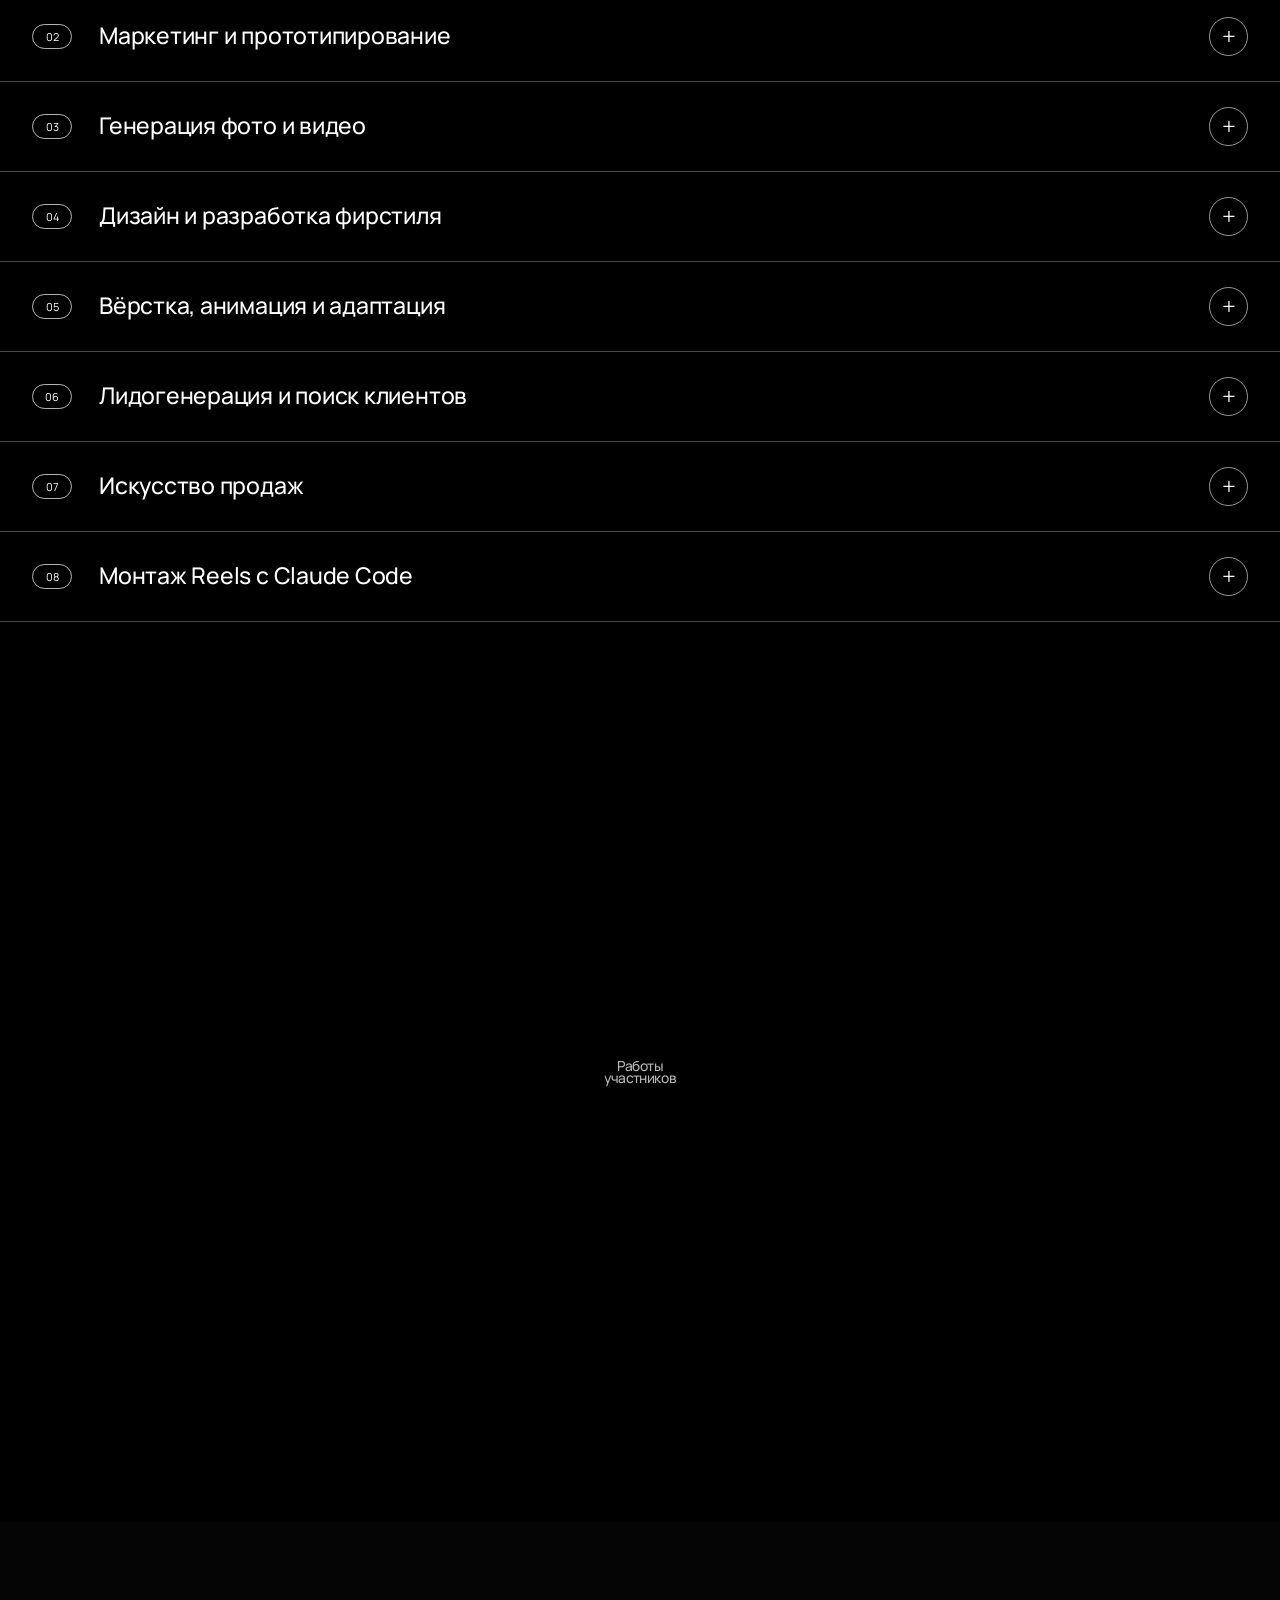
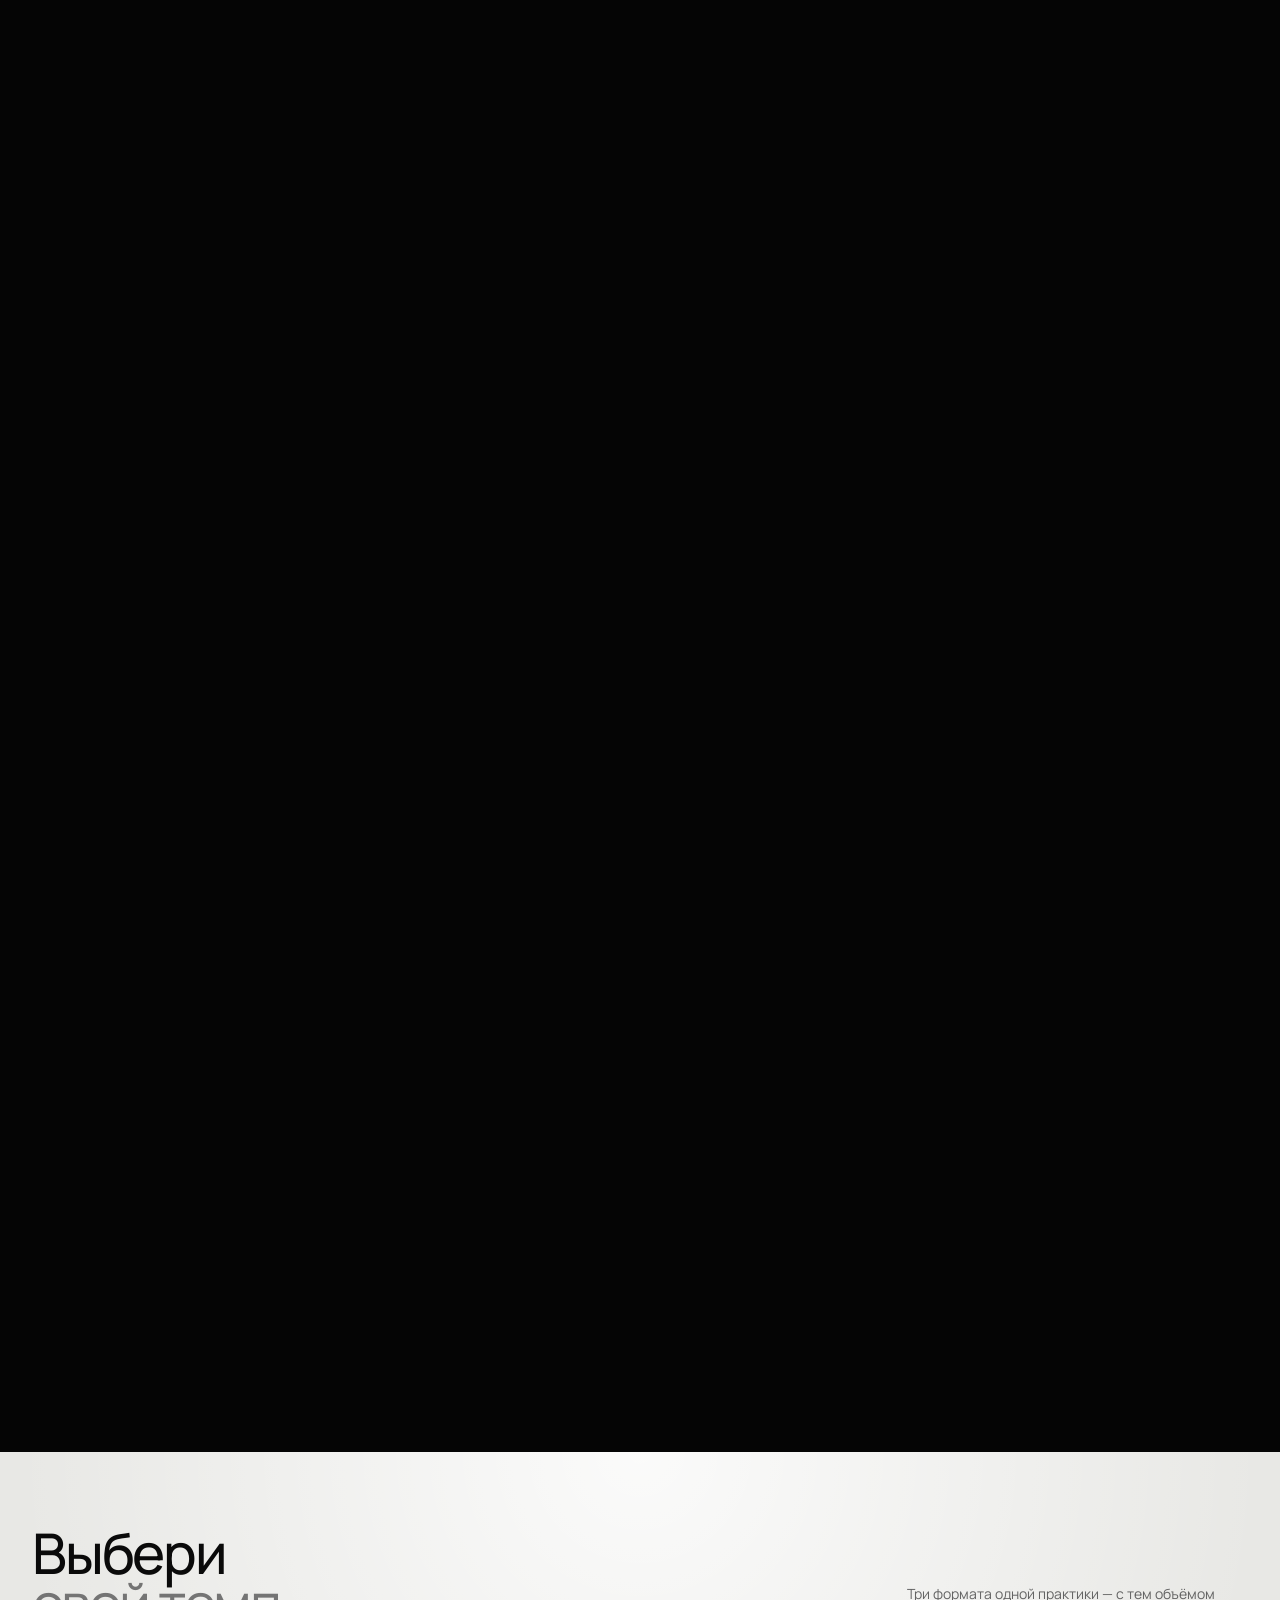
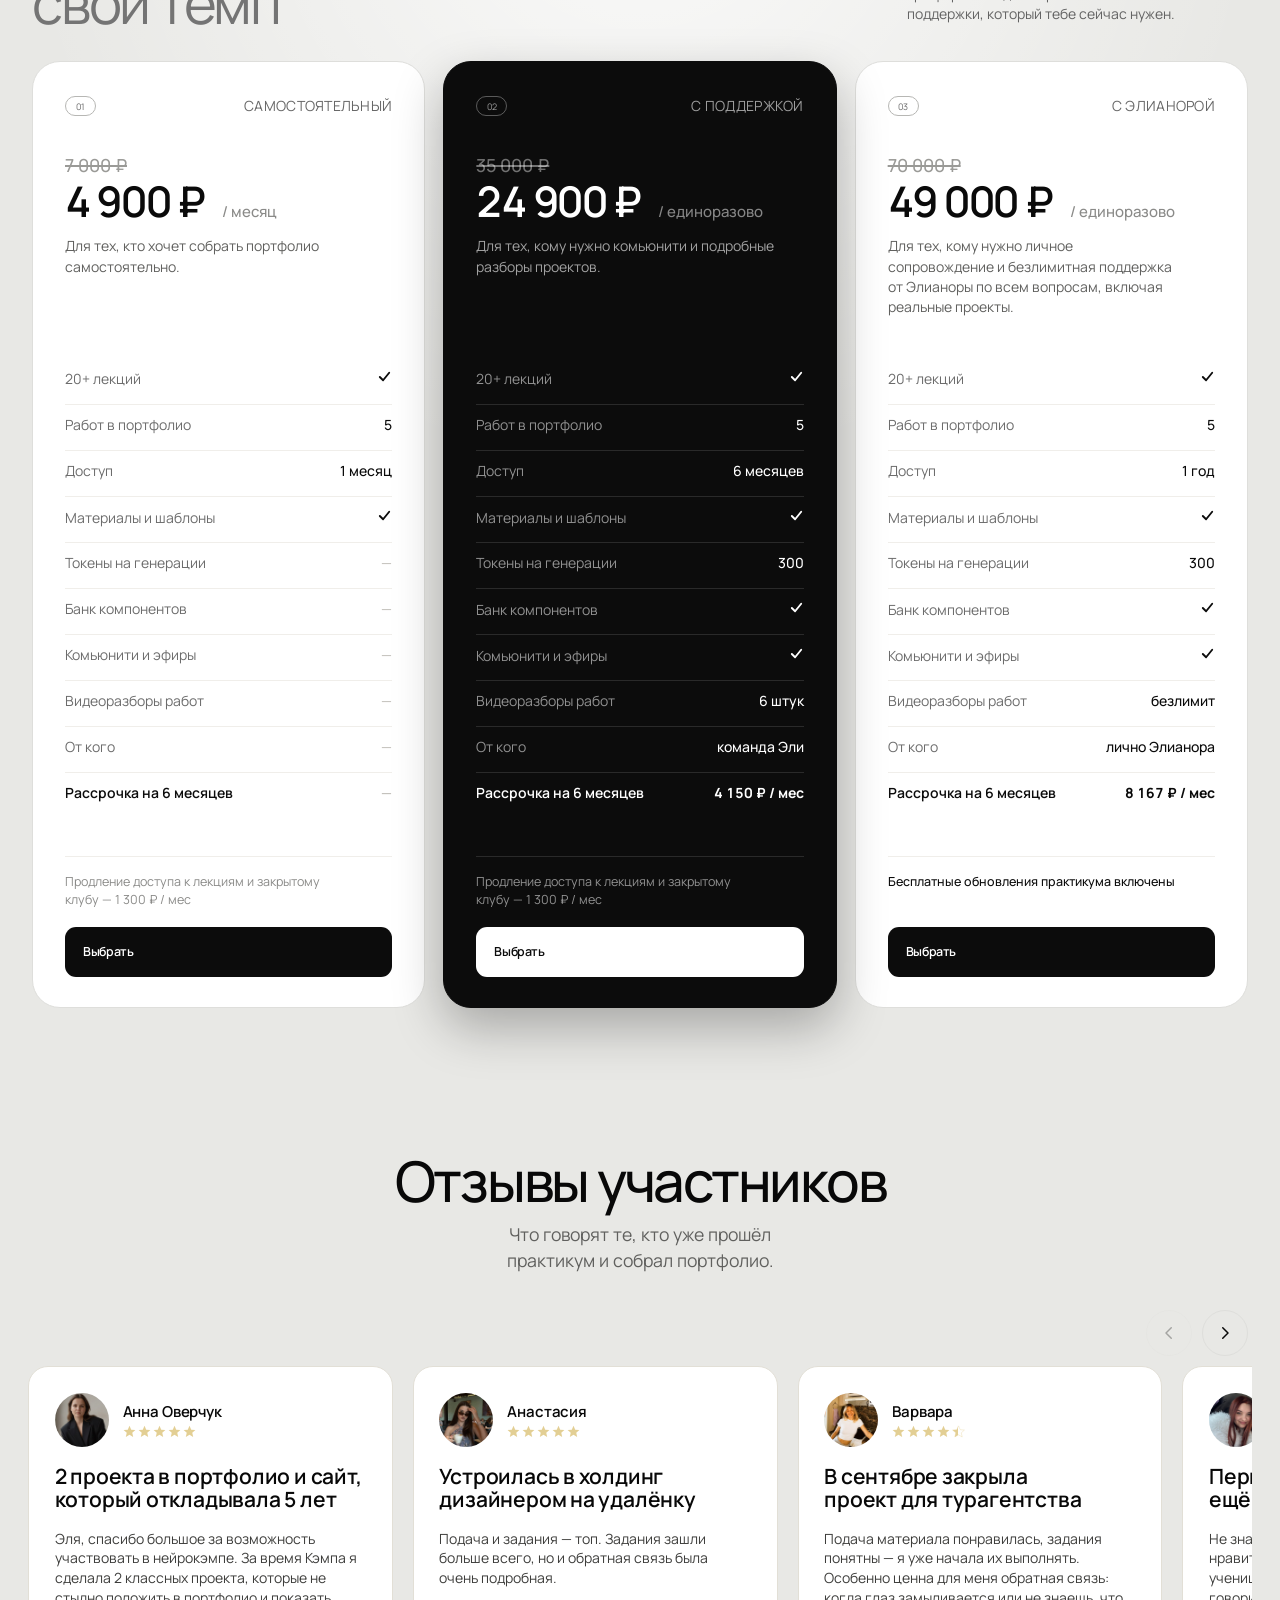
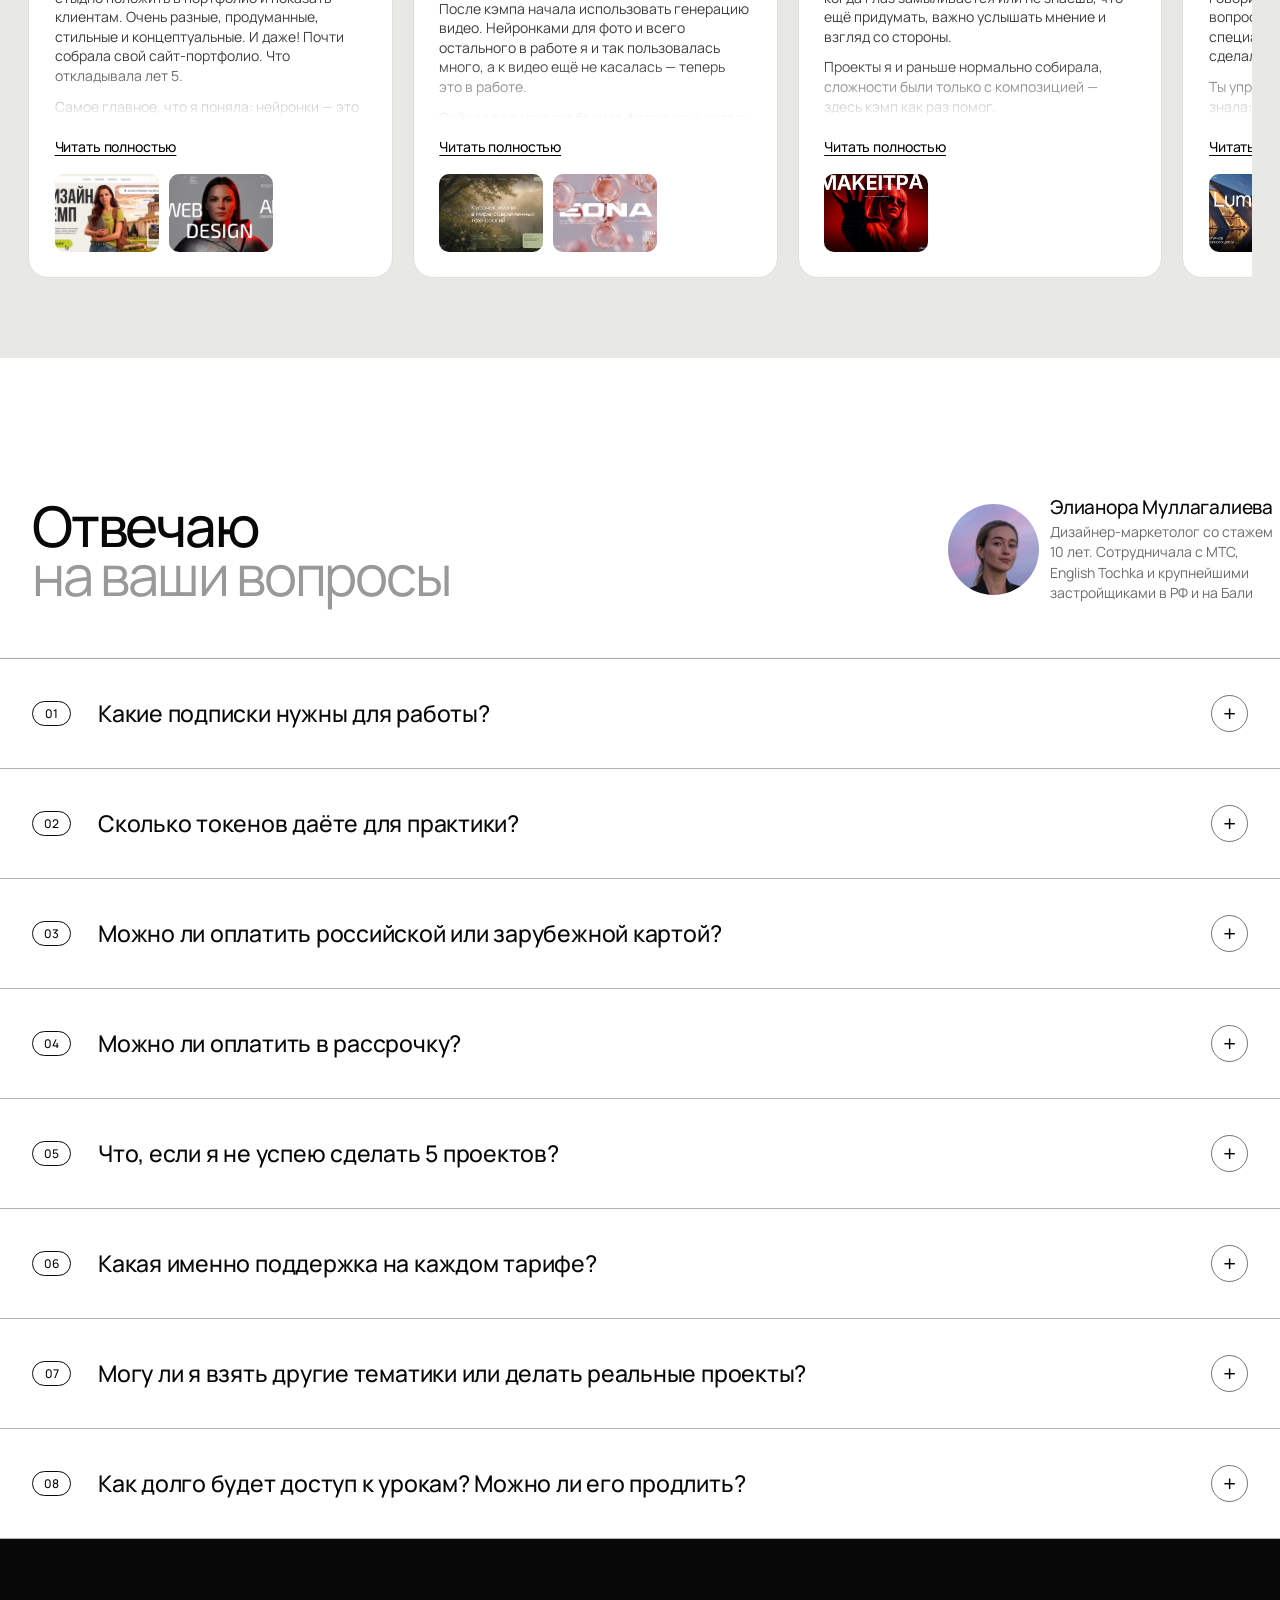
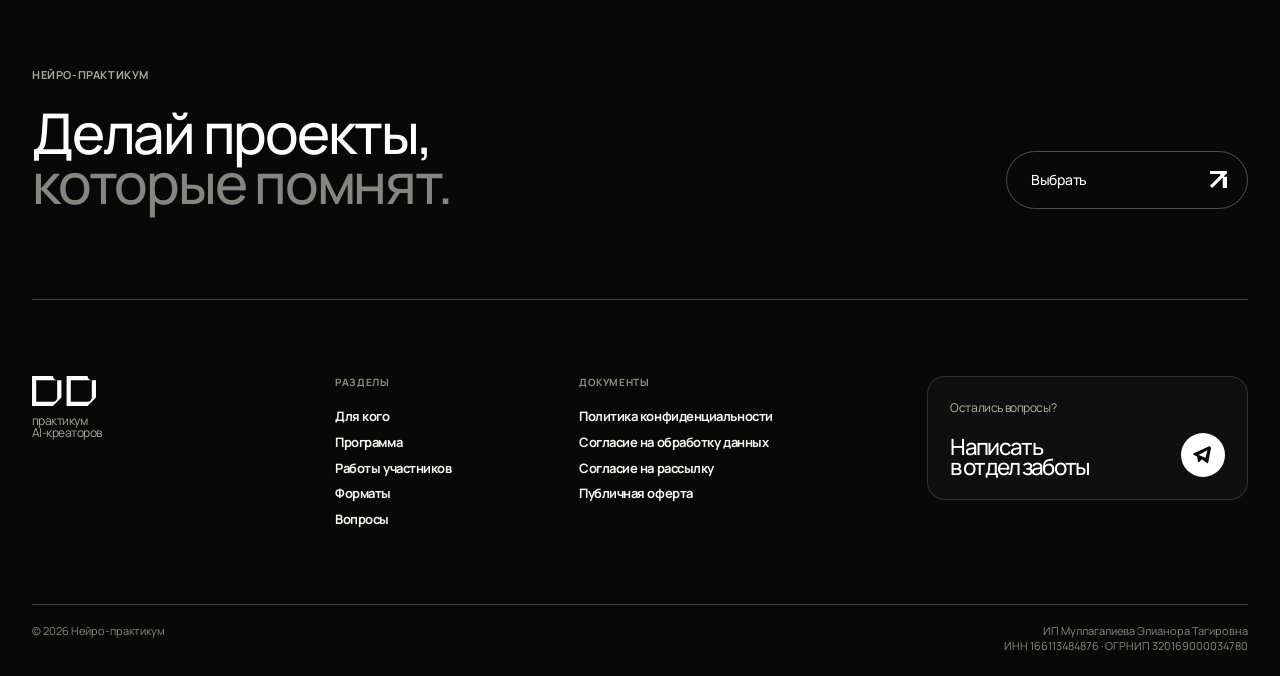
==== commit 57766f55: "Токен бота в PHP + фикс наезда блока «Для кого» в Safari - Токен Telegram убран из открытого JS в се" ====
--- a/index.html
+++ b/index.html
@@ -164,7 +164,7 @@
         </div>
       </section>
 
-      <section class="audience-section" id="audience" data-chrome="light" aria-labelledby="audience-title">
+      <section class="audience-section is-below" id="audience" data-chrome="light" aria-labelledby="audience-title">
         <div class="audience-stage">
         <div class="audience-content container">
           <div class="audience-intro">
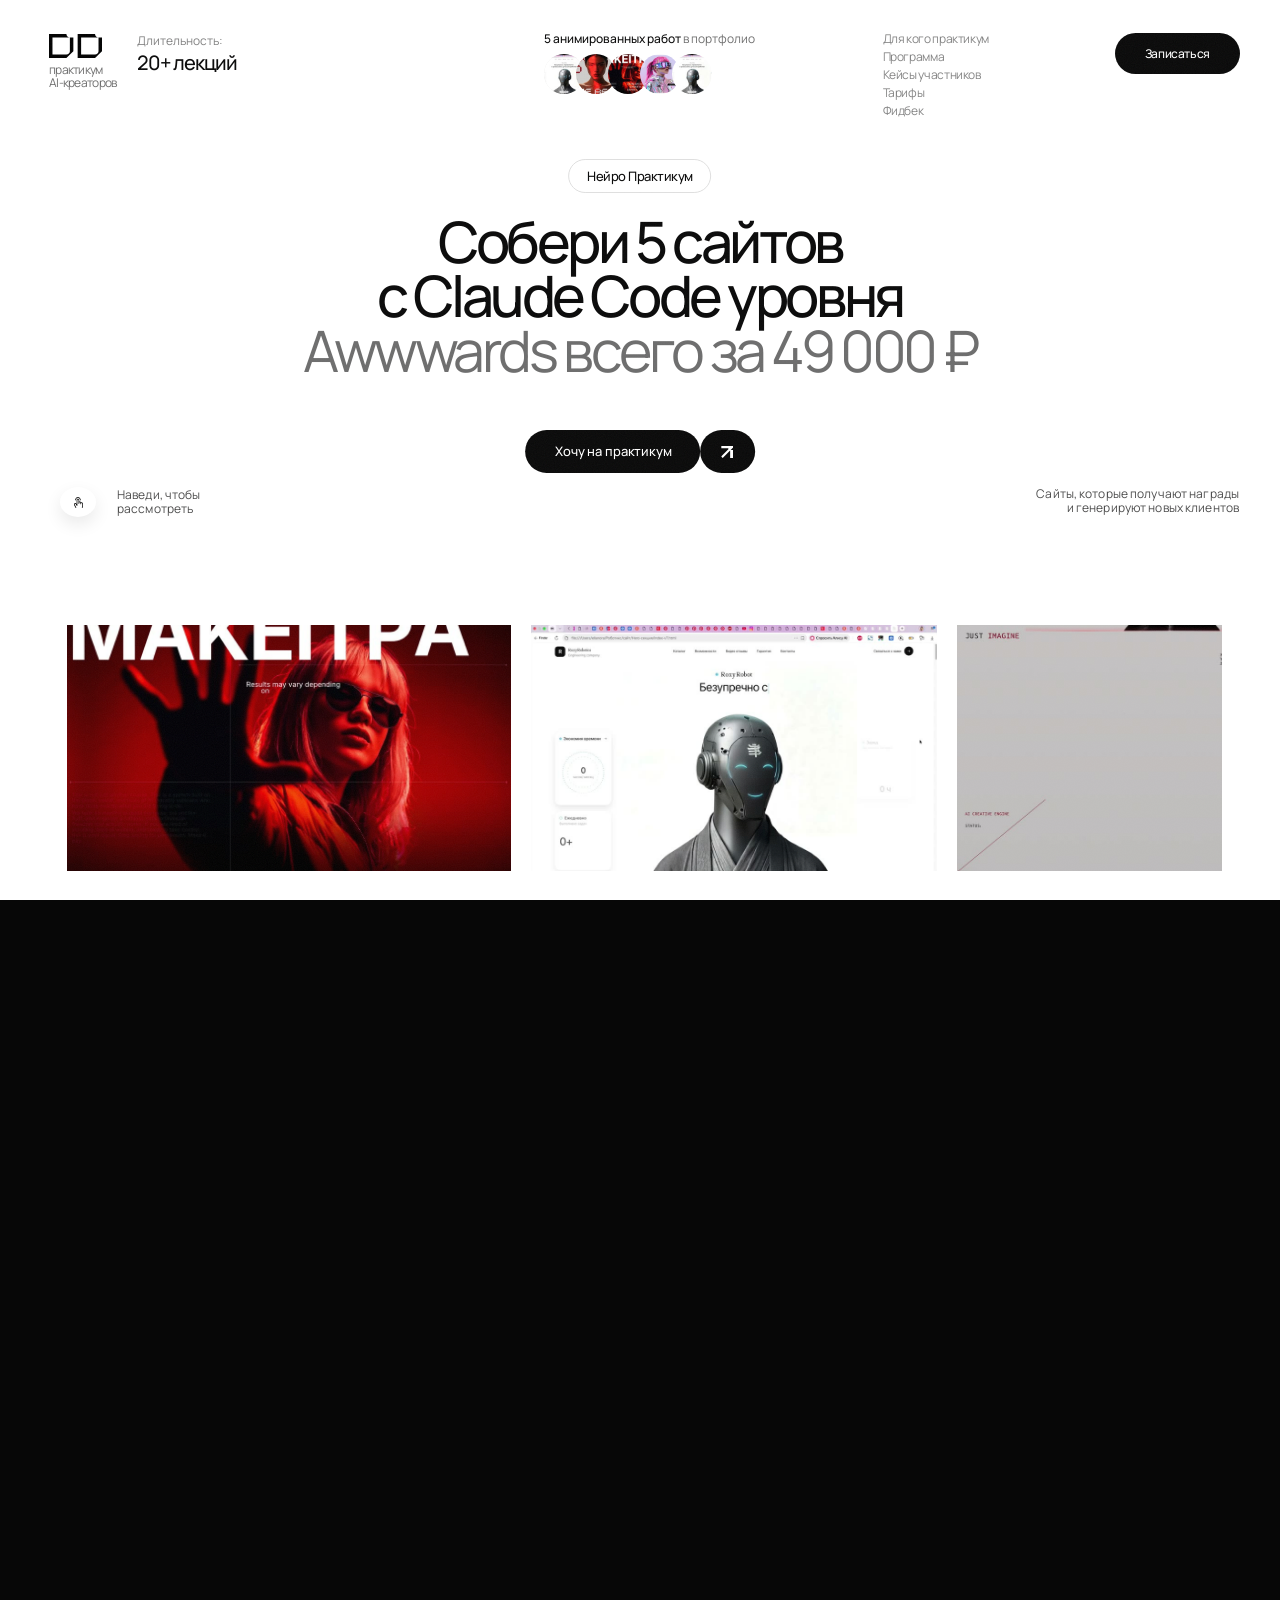
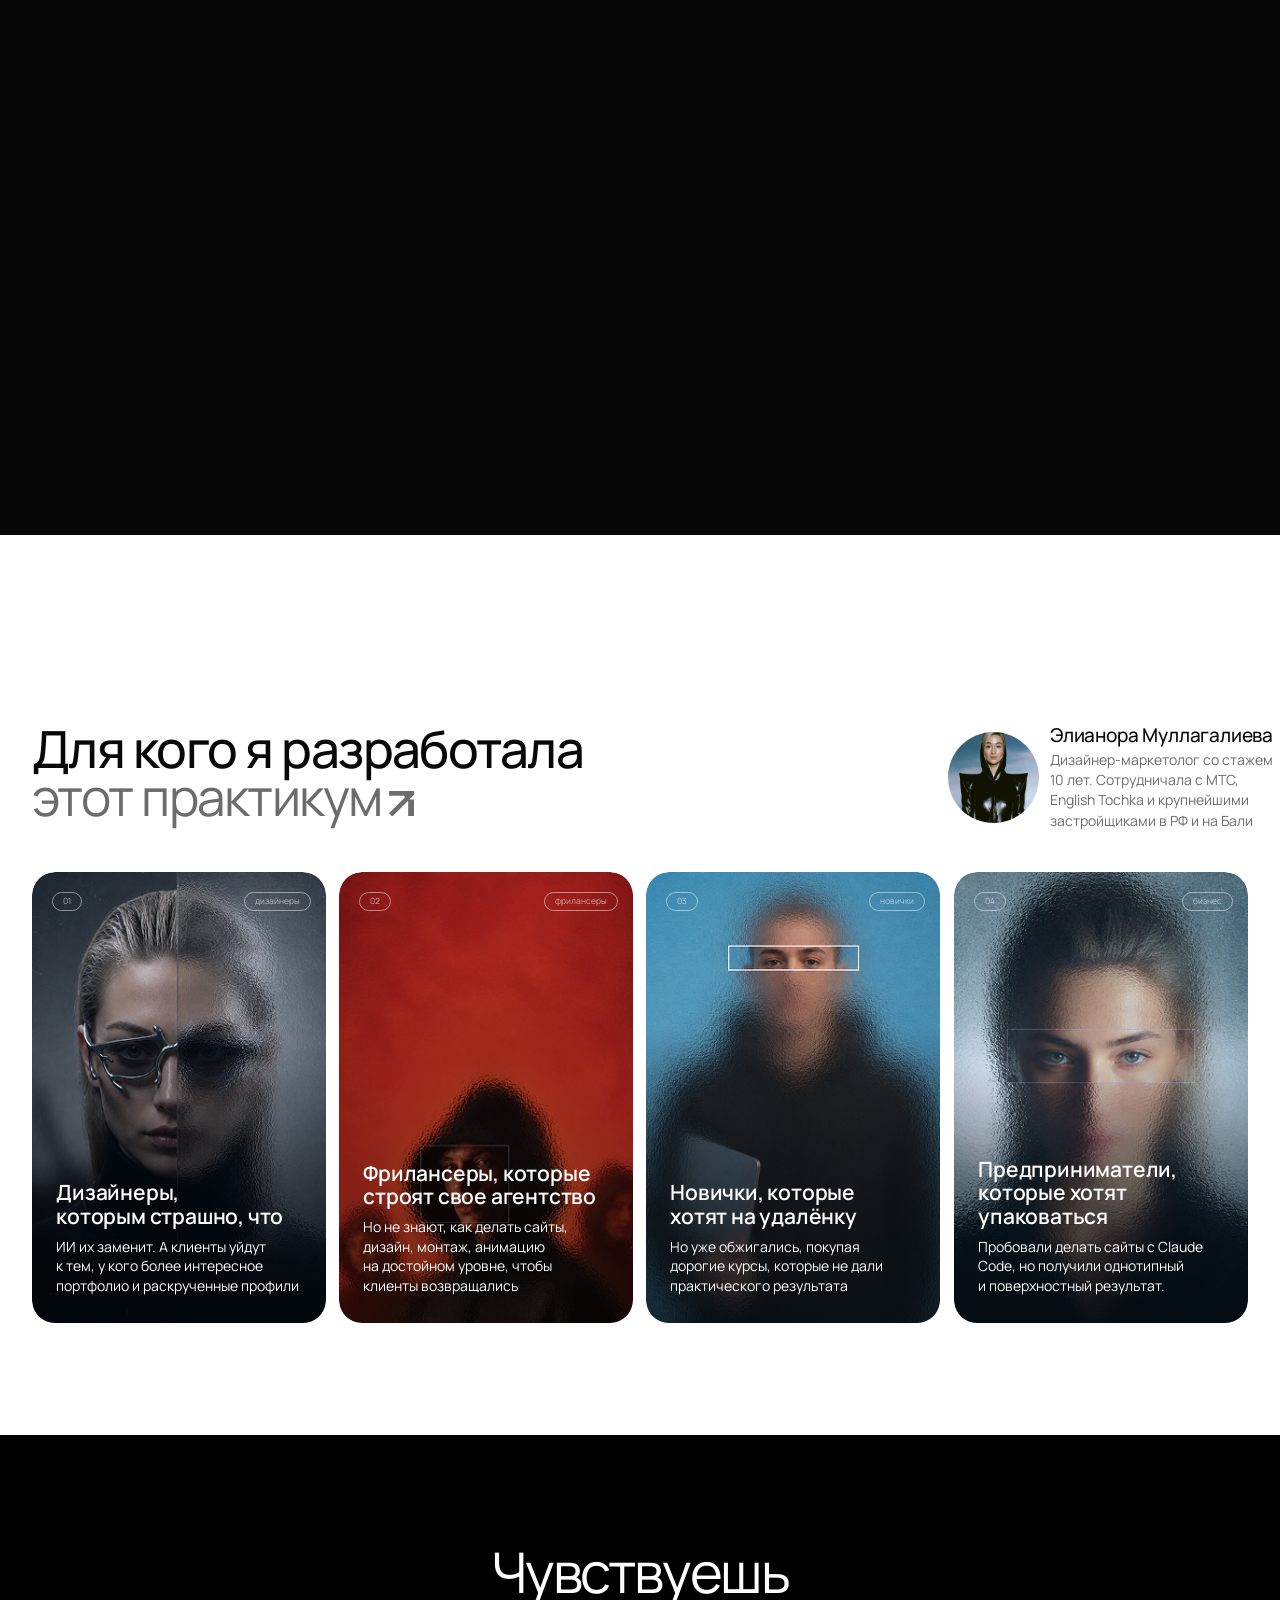
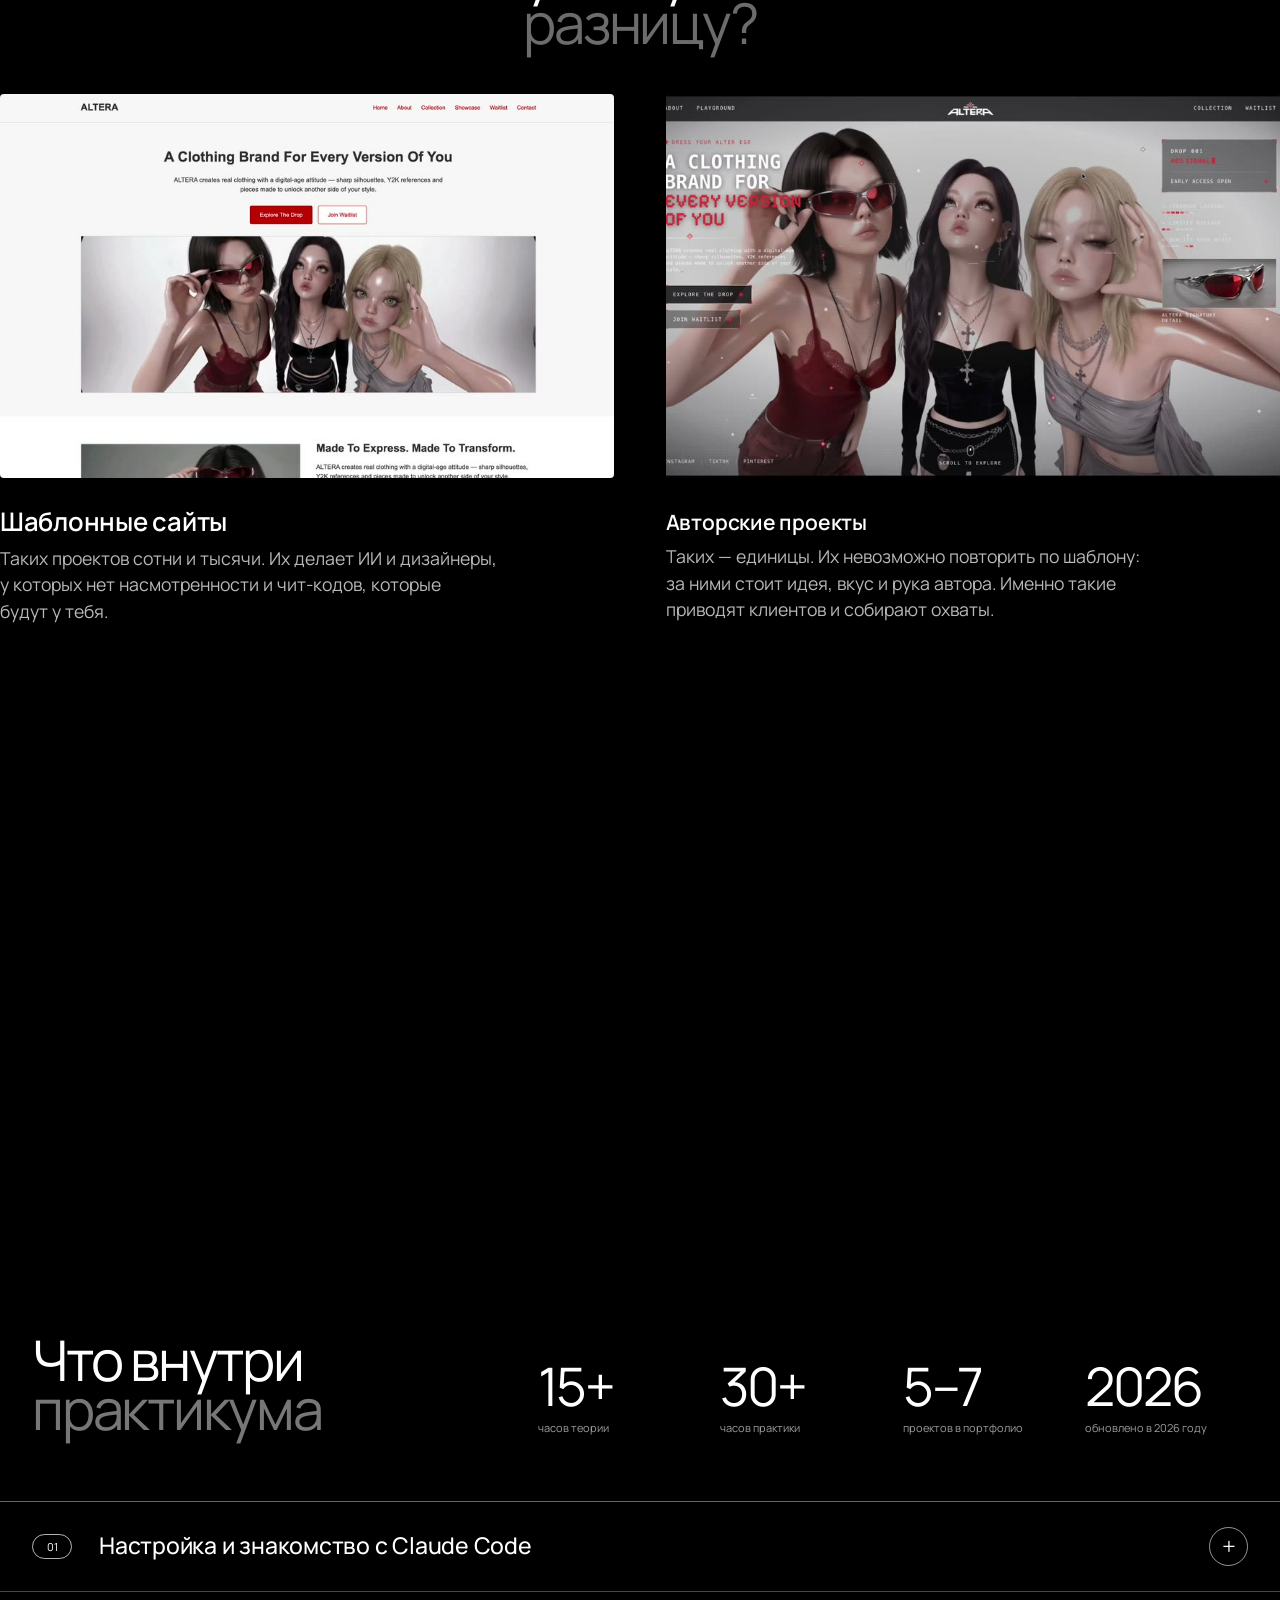
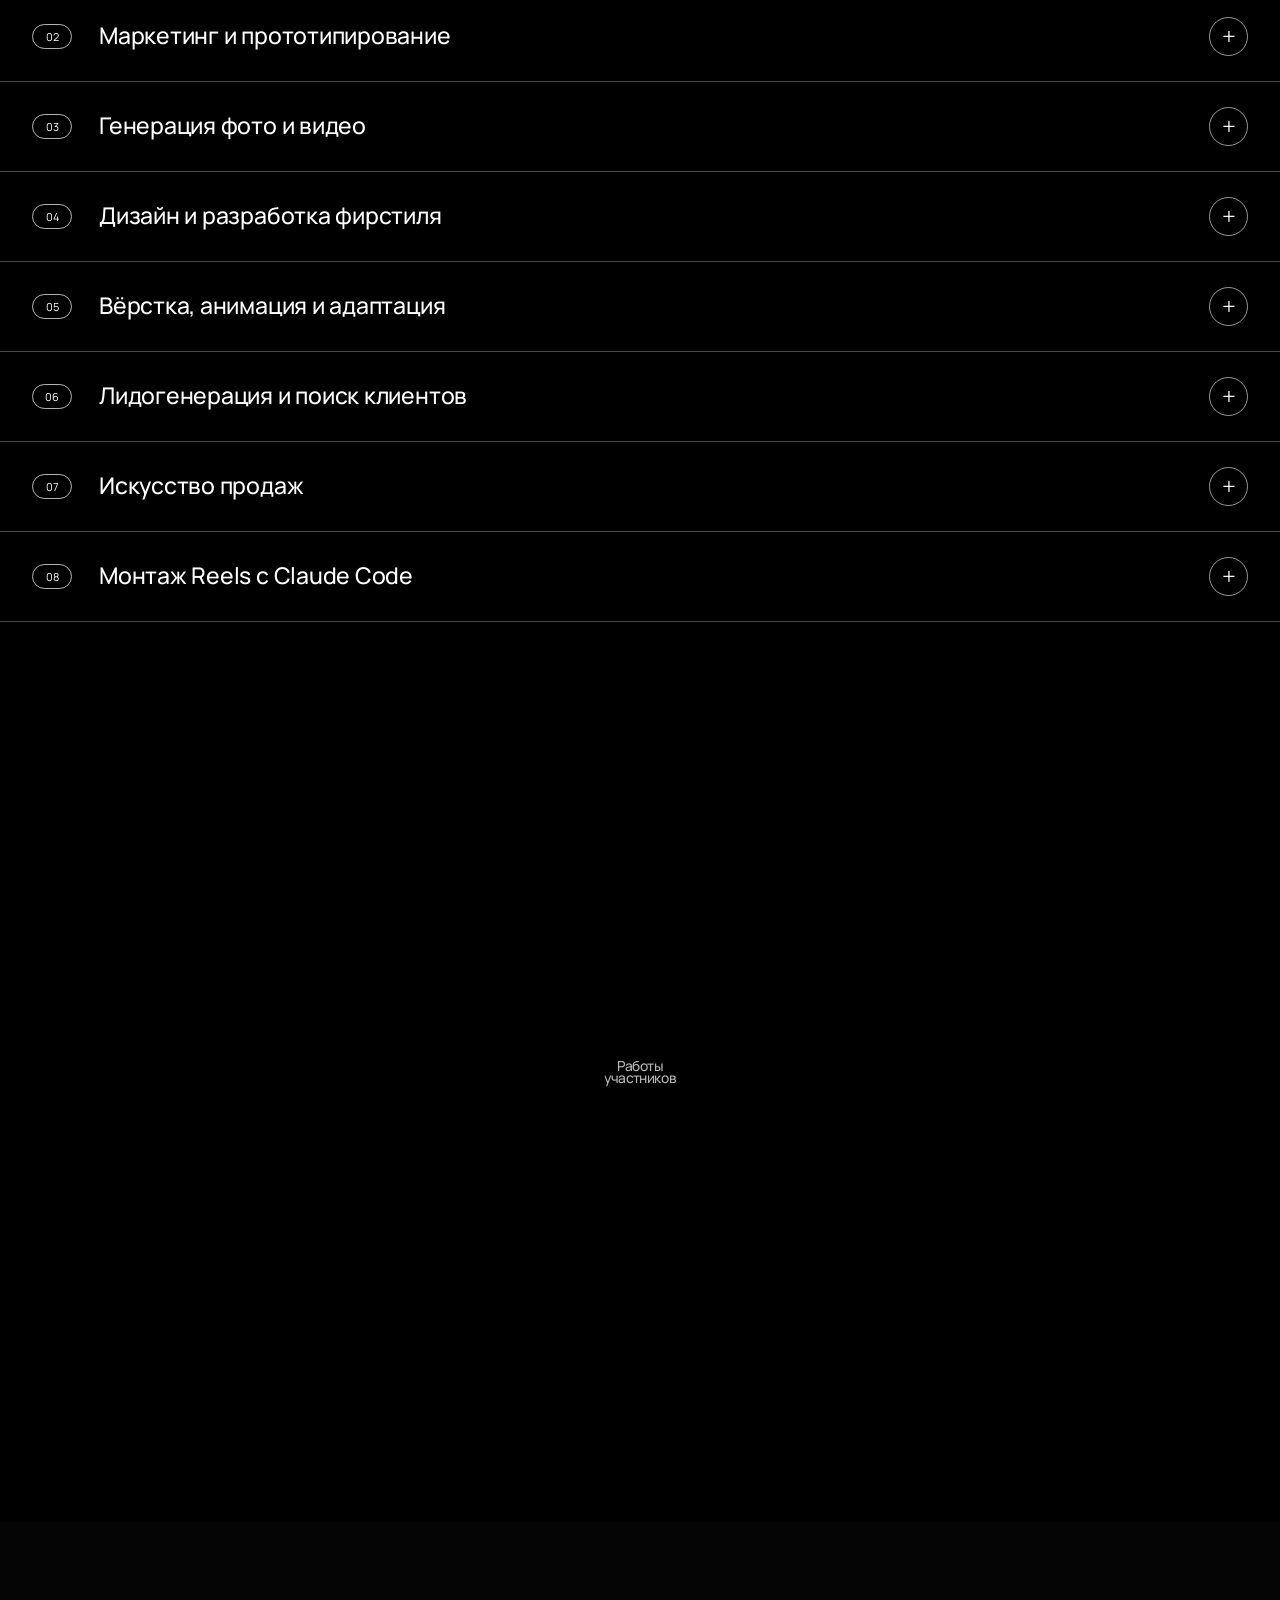
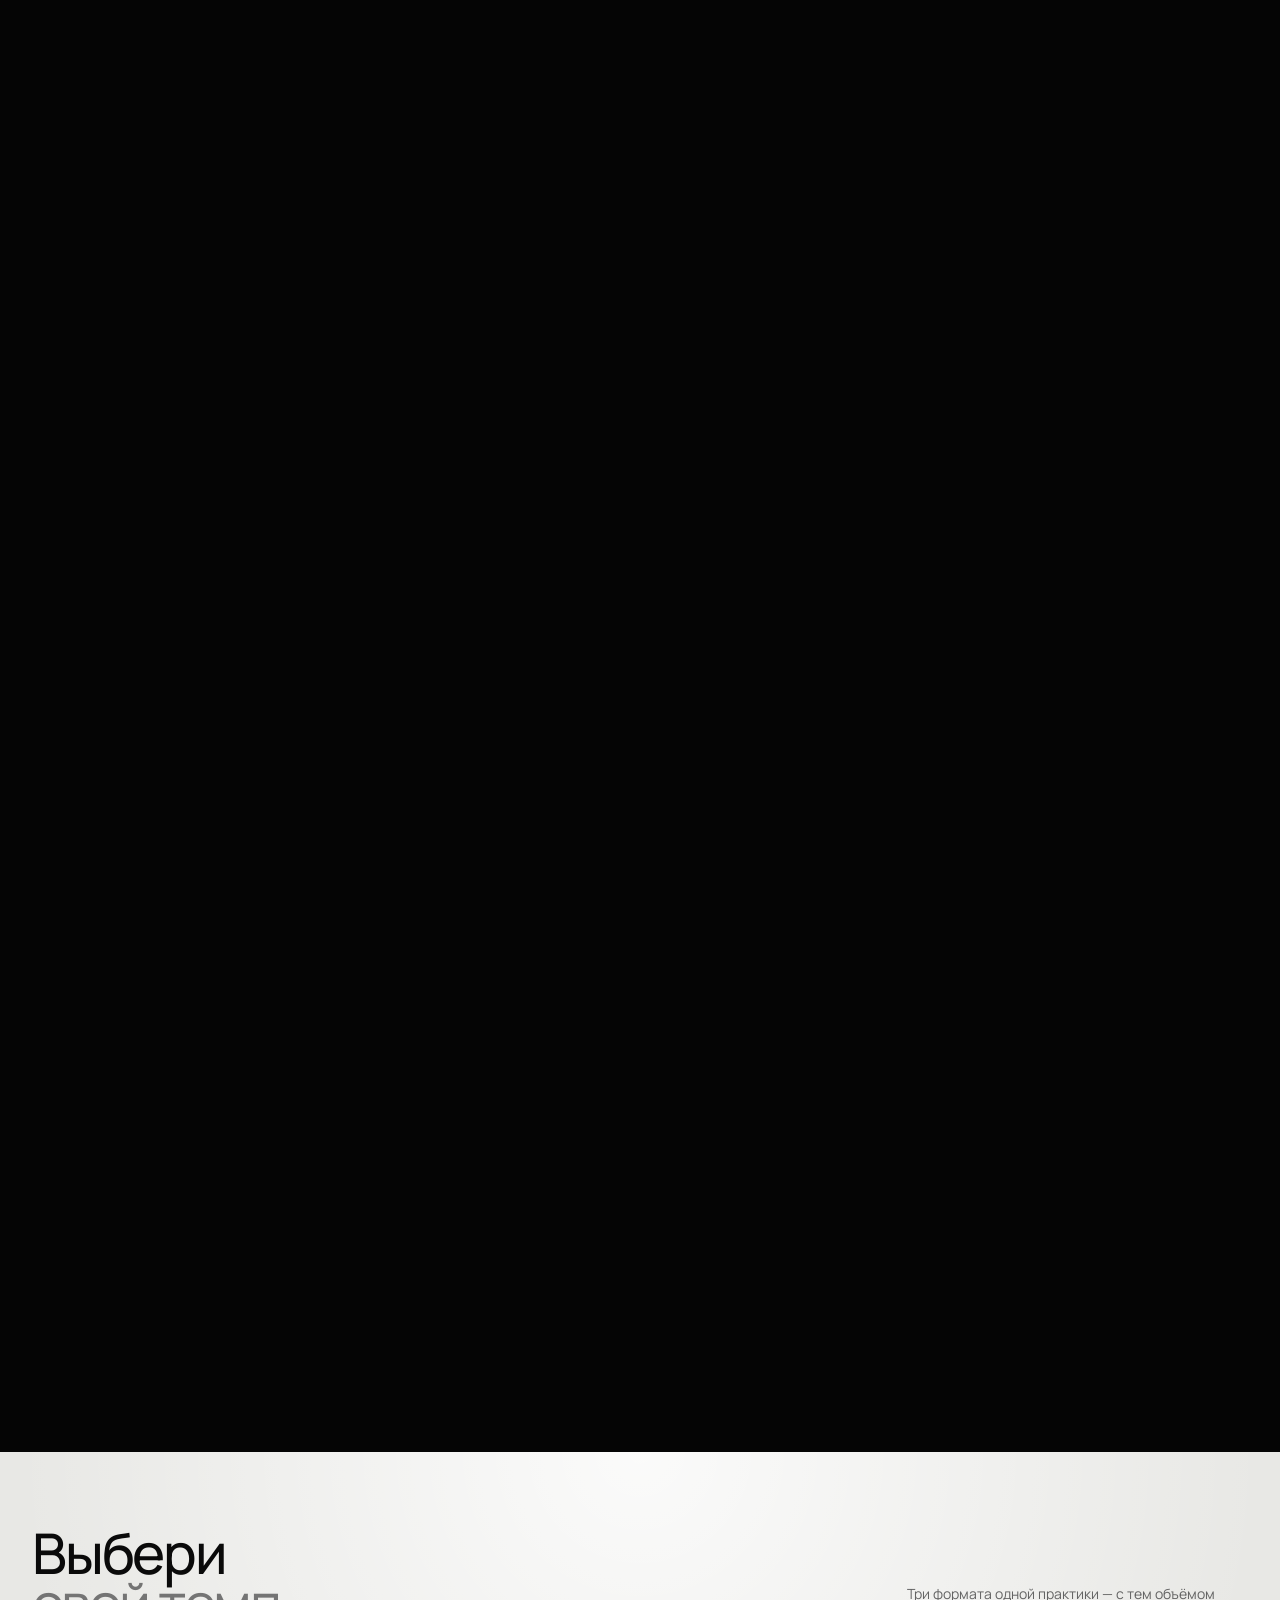
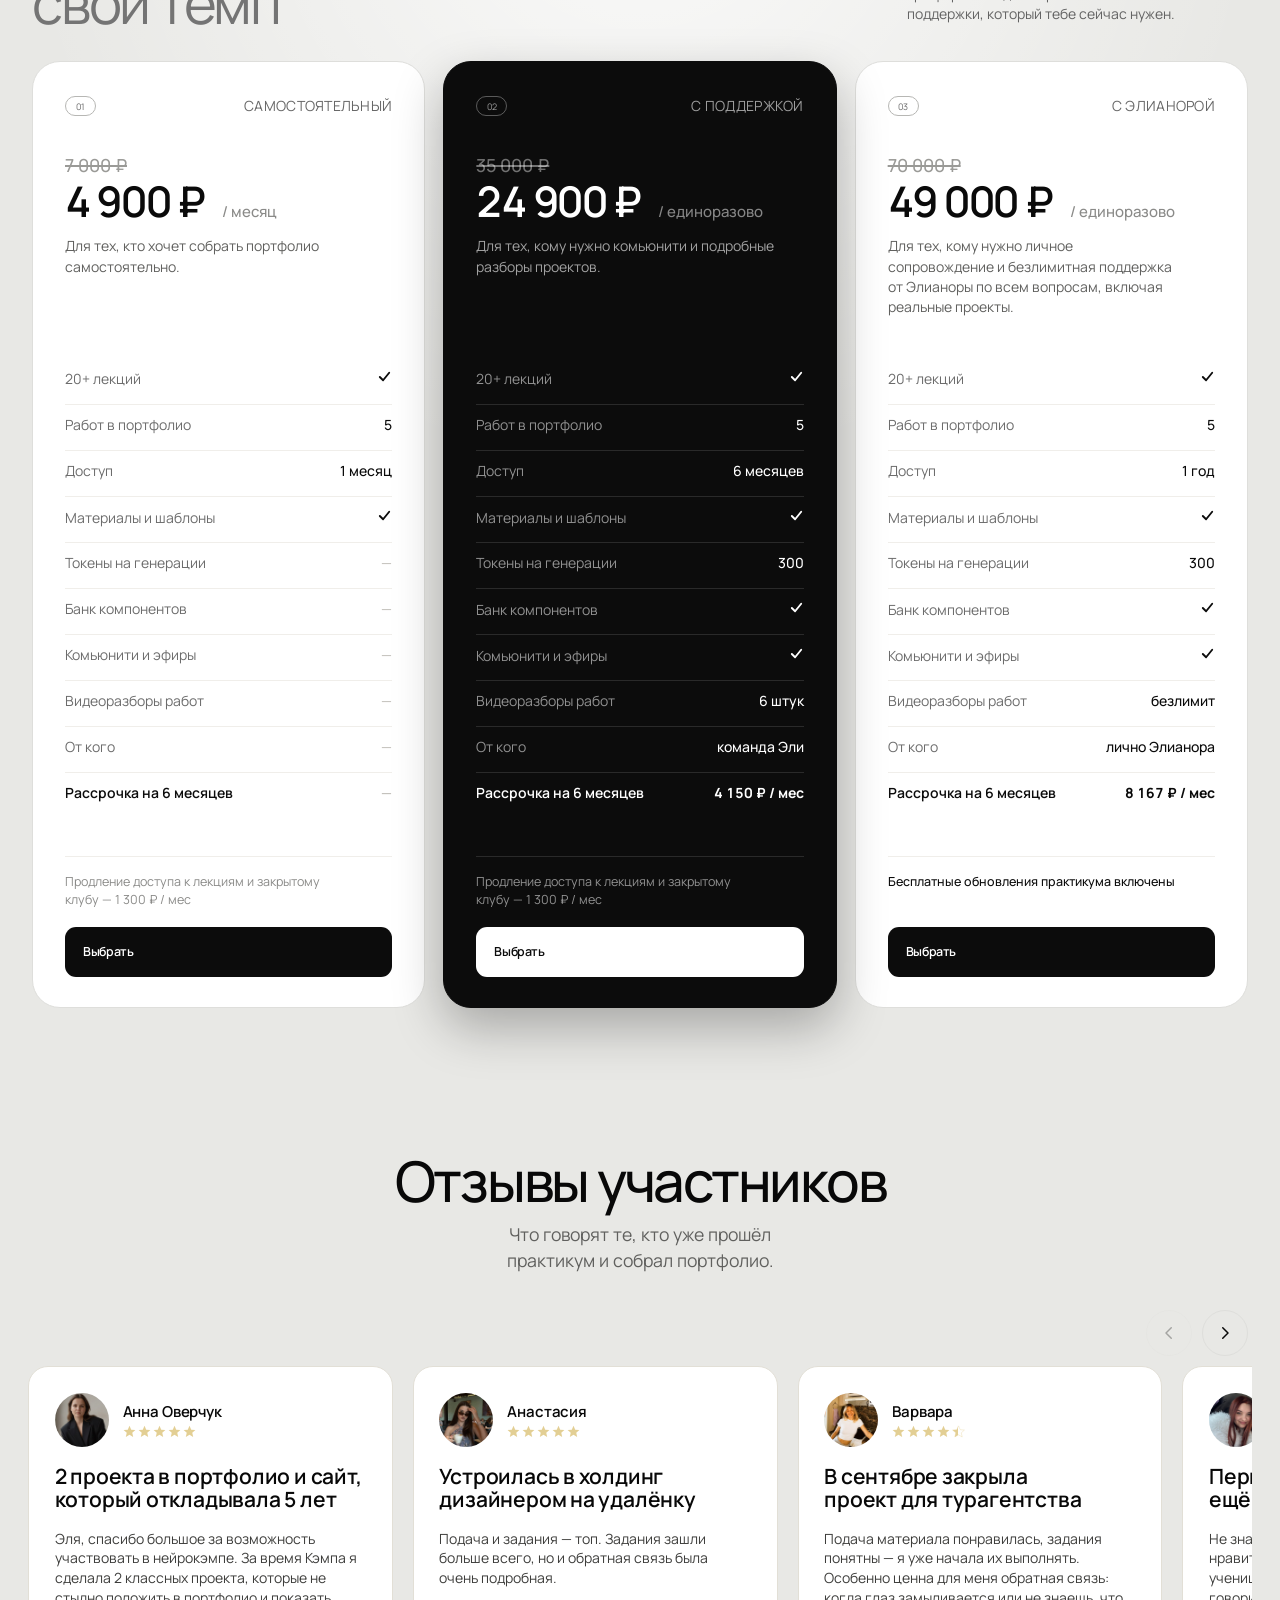
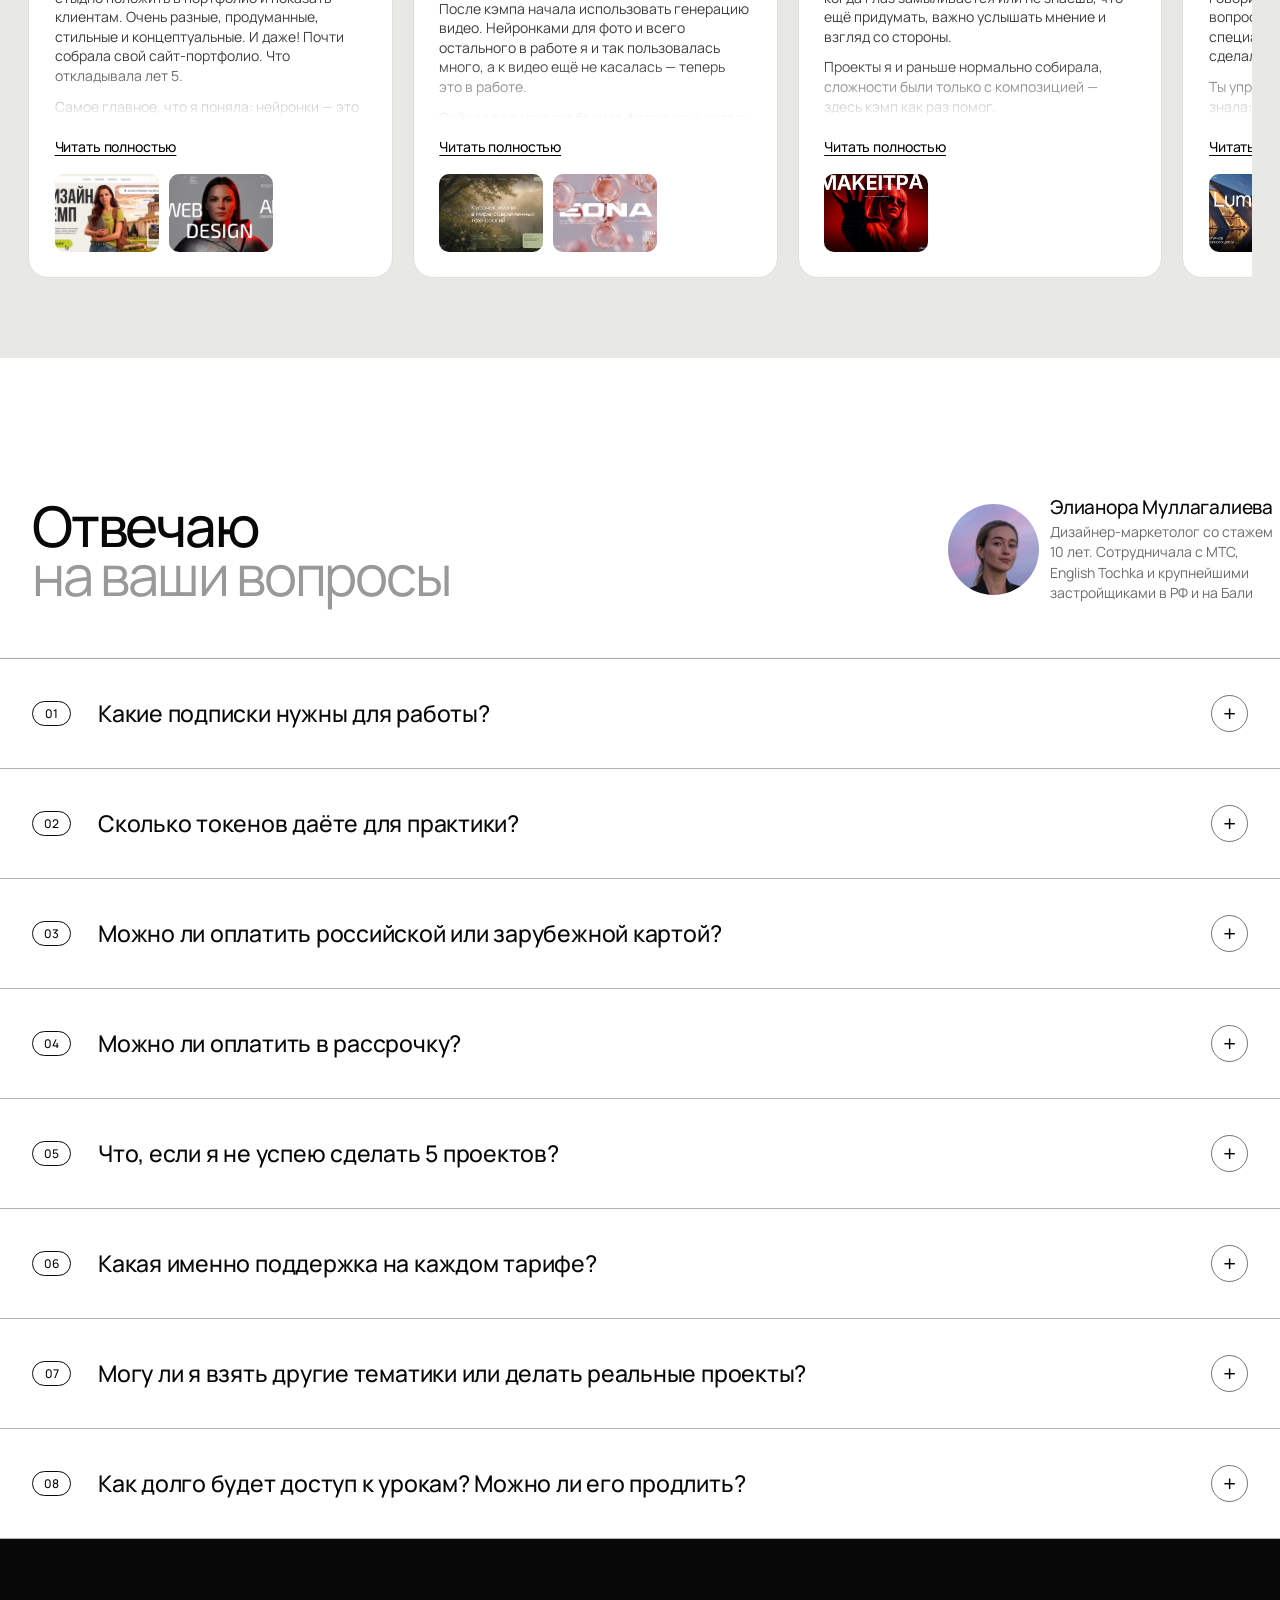
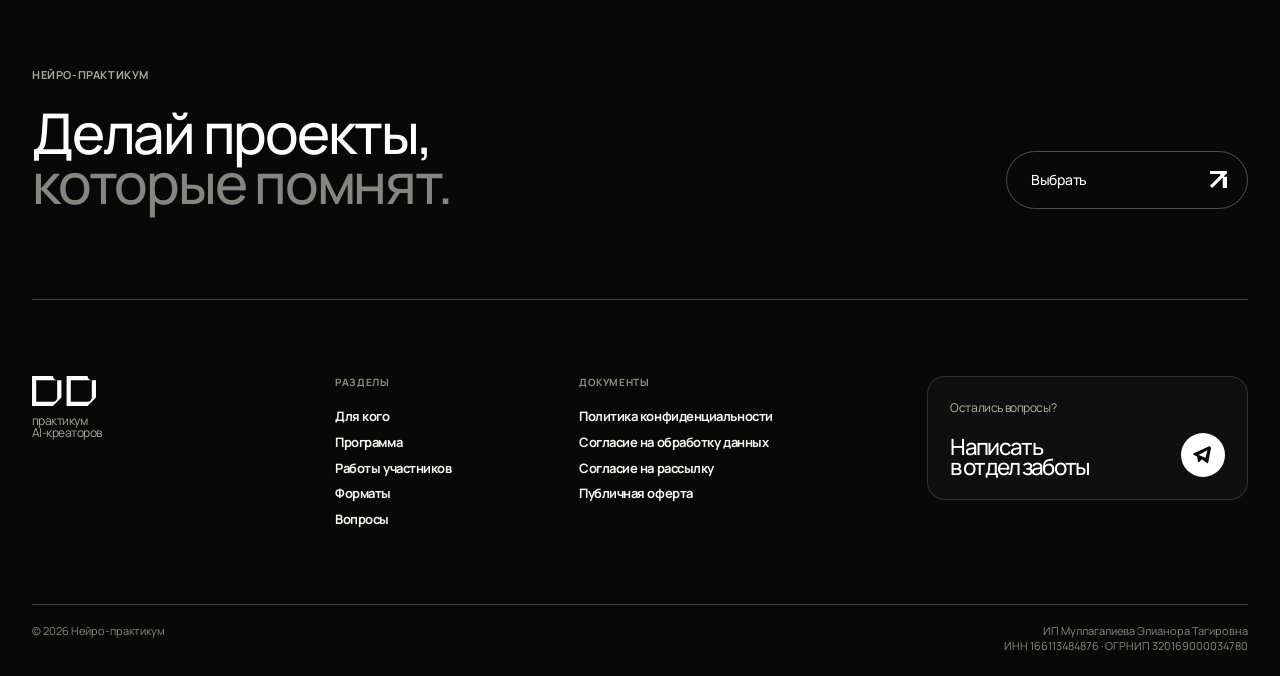
==== commit 207b745c: "Надёжная доставка заявки: sendBeacon вместо фонового fetch Фоновый fetch с редиректом через 150мс мо" ====
--- a/index.html
+++ b/index.html
@@ -672,7 +672,7 @@
         </button>
         <p class="lead-modal-kicker" data-lead-tariff>Тариф</p>
         <h3 id="lead-modal-title" class="lead-modal-title">Оставь телеграм<br />для связи</h3>
-        <p class="lead-modal-lead">Напишу тебе лично, помогу с выбором и оплатой. После отправки откроется страница оплаты.</p>
+        <p class="lead-modal-lead">Доступ откроется автоматически после оплаты. А&nbsp;я&nbsp;напишу тебе лично, чтобы ответить на&nbsp;все твои вопросы.</p>
         <form class="lead-modal-form" data-lead-form novalidate>
           <label class="lead-modal-field">
             <span>Твой Telegram</span>
